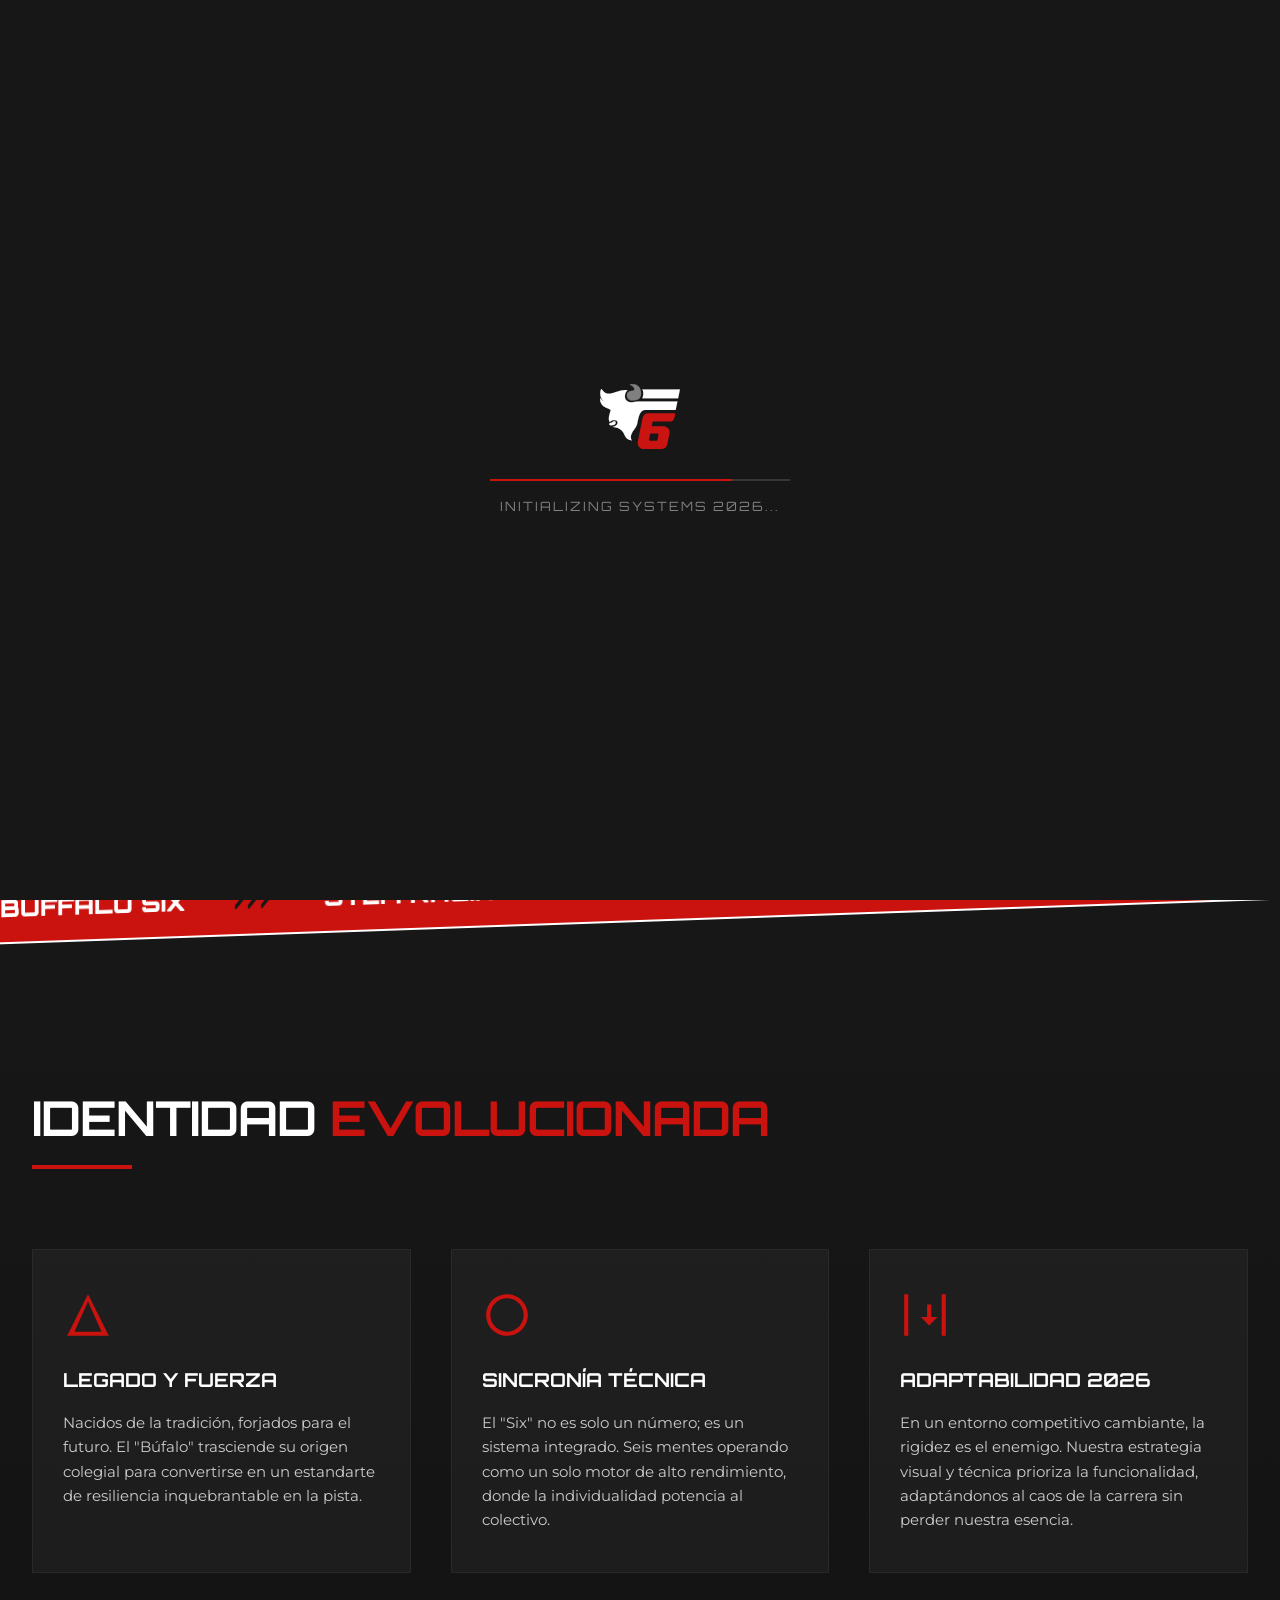
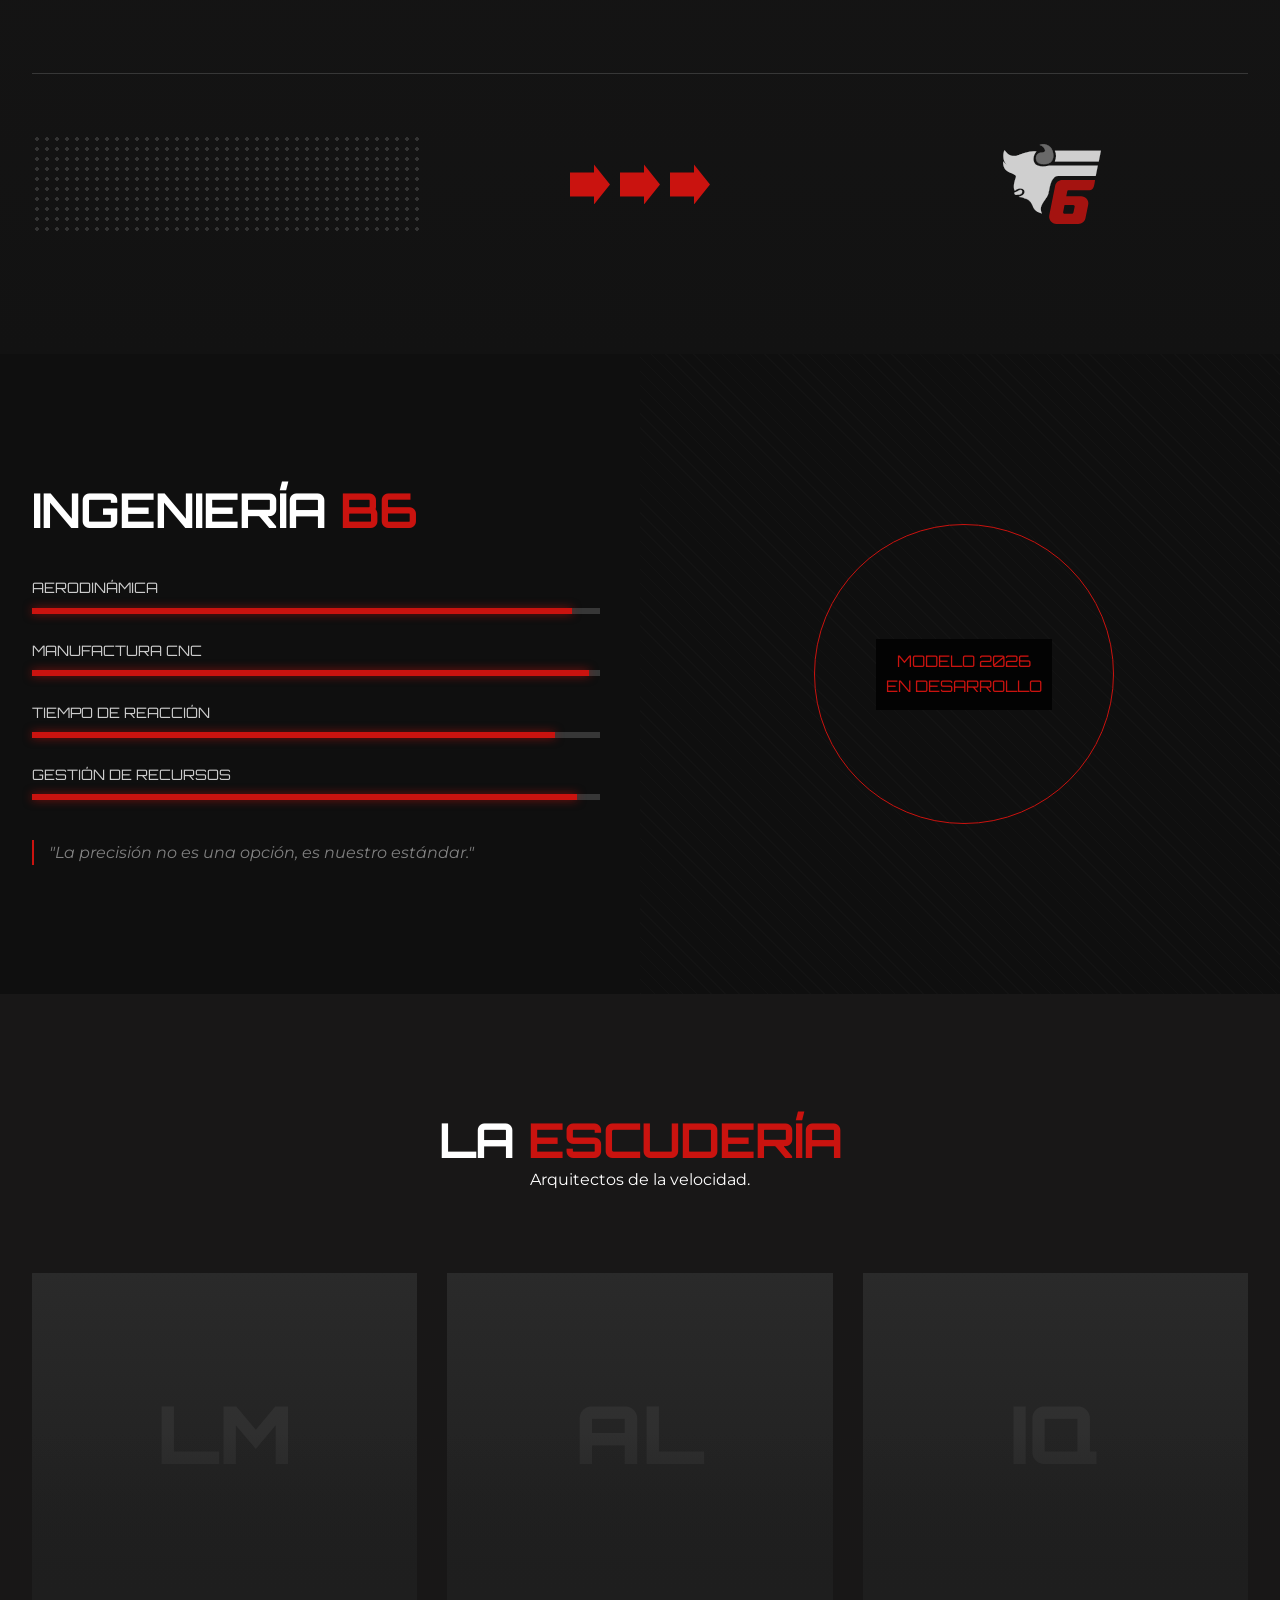
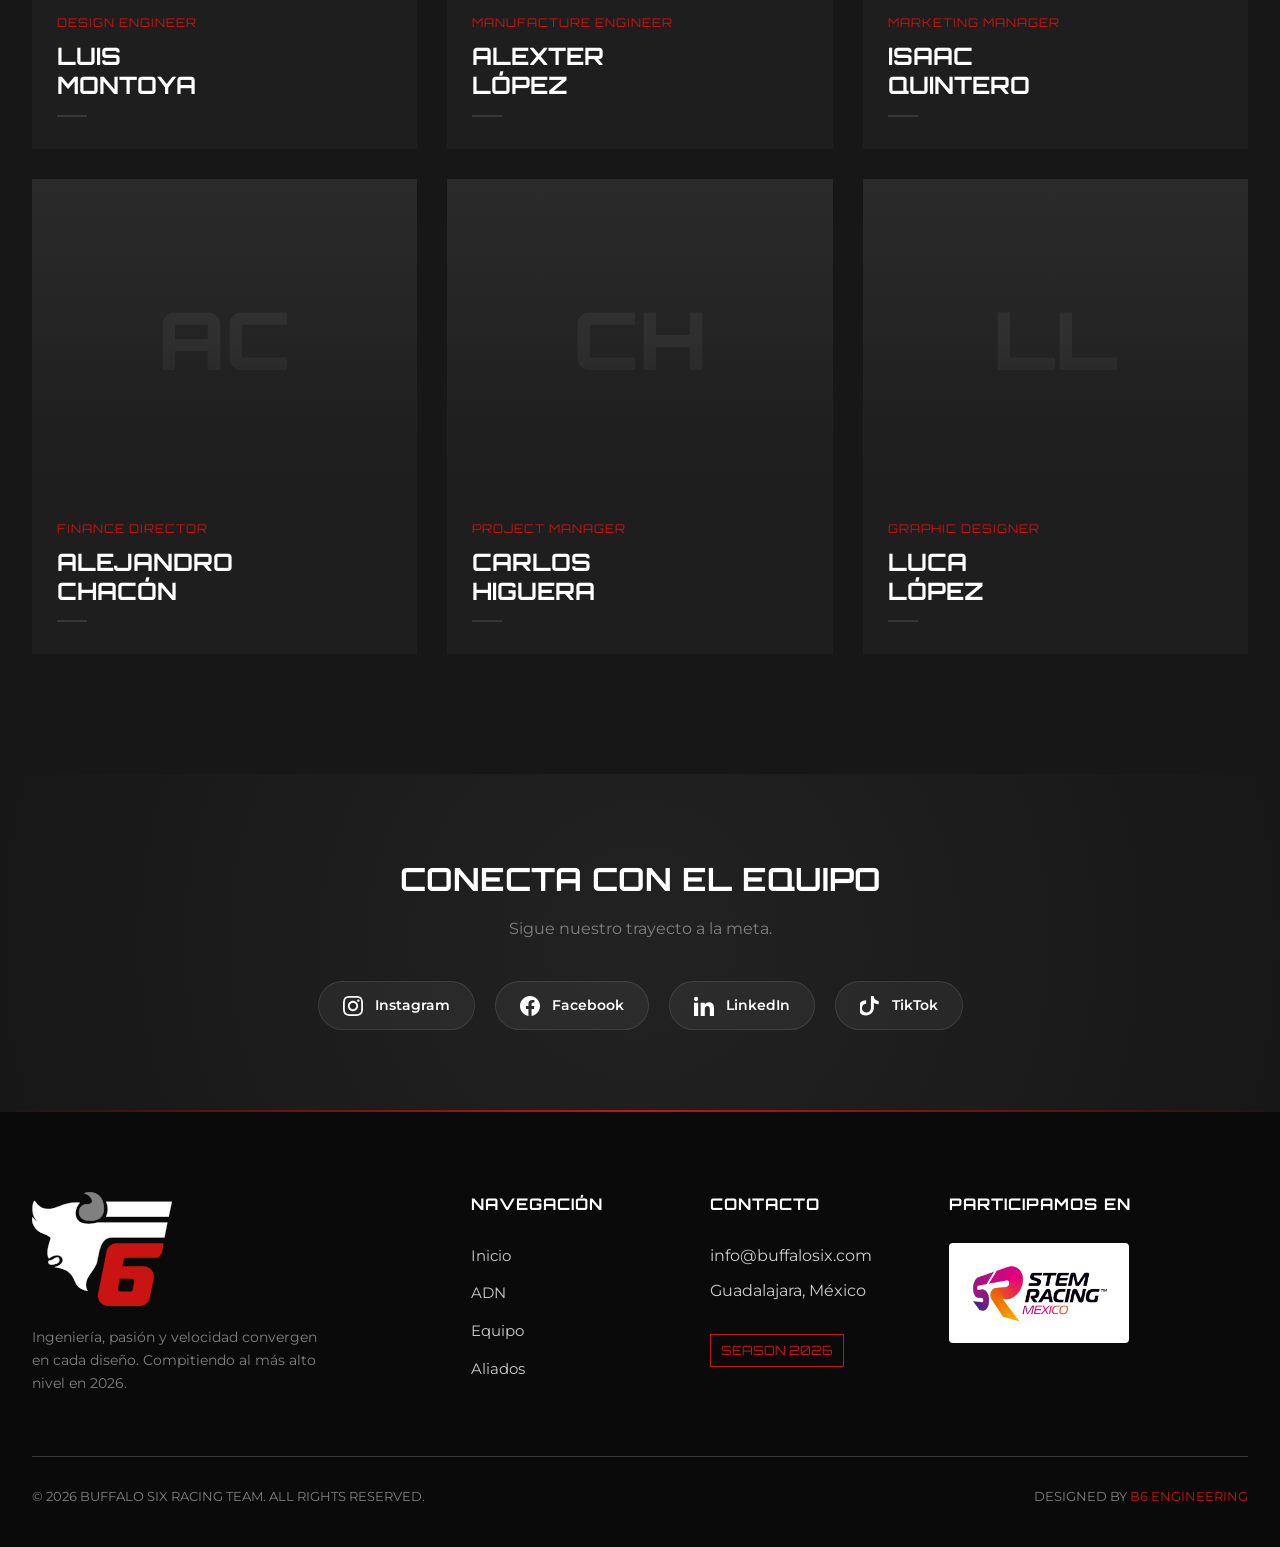
==== index.html @ 2bb31909 "Revise index.html for 2026 season updates Updated the HTML structure and content for the Buffalo Six" ====
<!DOCTYPE html>
<html lang="es">
<head>
    <meta charset="UTF-8">
    <meta name="viewport" content="width=device-width, initial-scale=1.0, maximum-scale=5.0, user-scalable=yes">
    <meta http-equiv="X-UA-Compatible" content="IE=edge">
    <meta name="description" content="Buffalo Six Racing Team - Temporada 2026. Ingeniería de precisión y velocidad. Faster than ever.">
    <meta name="keywords" content="F1 in Schools, STEM, Racing, Buffalo Six, México, Engineering, 2026">
    <meta name="author" content="Buffalo Six Engineering Team">
    <meta name="theme-color" content="#181717">
    
    <title>Buffalo Six | 2026 Season</title>
    
    <!-- Favicon SVG -->
    <link rel="icon" type="image/svg+xml" href="Logo B6 Blanco Sin Fondo.svg">
    
    <!-- Fuentes: Usamos Orbitron para simular Ethnocentric (display) y Montserrat para textos (Formula 1) -->
    <link rel="preconnect" href="https://fonts.googleapis.com">
    <link rel="preconnect" href="https://fonts.gstatic.com" crossorigin>
    <link href="https://fonts.googleapis.com/css2?family=Montserrat:wght@300;400;500;600;700;800&family=Orbitron:wght@400;500;700;900&display=swap" rel="stylesheet">
    
    <link rel="stylesheet" href="style.css">
</head>
<body class="loading">

    <!-- Preloader -->
    <div id="preloader">
        <div class="loader-content">
            <img src="Logo B6 Blanco Sin Fondo.svg" alt="Loading" class="loader-logo">
            <div class="progress-bar">
                <div class="progress-fill"></div>
            </div>
            <p class="loader-text">INITIALIZING SYSTEMS 2026...</p>
        </div>
    </div>

    <!-- Background Canvas Animation -->
    <canvas id="bg-canvas"></canvas>
    
    <!-- Overlay Pattern (Halftone Effect) -->
    <div class="global-overlay"></div>

    <!-- Navegación -->
    <nav class="navbar" id="navbar">
        <div class="container nav-container">
            <a href="#hero" class="brand-logo">
                <img src="Logo B6 Blanco Sin Fondo.svg" alt="Buffalo Six Logo" class="nav-img">
                <span class="brand-text">BUFFALO SIX</span>
            </a>
            
            <div class="nav-right">
                <ul class="nav-menu">
                    <li class="nav-item"><a href="#hero" class="nav-link active" data-link="home">INICIO</a></li>
                    <li class="nav-item"><a href="#identity" class="nav-link" data-link="identity">ADN 2026</a></li>
                    <li class="nav-item"><a href="#tech" class="nav-link" data-link="tech">INGENIERÍA</a></li>
                    <li class="nav-item"><a href="#team" class="nav-link" data-link="team">ESCUDERÍA</a></li>
                    <li class="nav-item"><a href="#partners" class="nav-link" data-link="partners">ALIADOS</a></li>
                </ul>
                
                <div class="hamburger" id="hamburger">
                    <span class="line line-1"></span>
                    <span class="line line-2"></span>
                    <span class="line line-3"></span>
                </div>
            </div>
        </div>
    </nav>

    <!-- Menú Móvil Overlay -->
    <div class="mobile-nav-overlay" id="mobile-nav">
        <div class="mobile-nav-content">
            <a href="#hero" class="mobile-link">INICIO</a>
            <a href="#identity" class="mobile-link">ADN 2026</a>
            <a href="#tech" class="mobile-link">INGENIERÍA</a>
            <a href="#team" class="mobile-link">ESCUDERÍA</a>
            <a href="#partners" class="mobile-link">ALIADOS</a>
        </div>
        <div class="mobile-nav-bg"></div>
    </div>

    <main>
        <!-- Hero Section -->
        <header id="hero" class="section hero-section">
            <div class="container hero-container">
                <div class="hero-content">
                    <div class="season-tag" data-reveal="fade-down">TEMPORADA 2026</div>
                    <h1 class="hero-title" data-reveal="fade-up">
                        <span class="line-1">FASTER</span>
                        <span class="line-2 text-red">THAN EVER</span>
                    </h1>
                    <p class="hero-subtitle" data-reveal="fade-up" data-delay="200">
                        La evolución técnica ha llegado. Redefiniendo los límites de la velocidad y la precisión en F1 in Schools.
                    </p>
                    <div class="hero-actions" data-reveal="fade-up" data-delay="400">
                        <a href="#identity" class="btn btn-primary">
                            <span class="btn-text">EXPLORAR VISIÓN</span>
                            <span class="btn-icon">→</span>
                        </a>
                        <a href="#team" class="btn btn-outline">
                            <span class="btn-text">CONOCER EQUIPO</span>
                        </a>
                    </div>
                </div>
                
                <div class="hero-visual" data-reveal="zoom-in">
                    <!-- Decoración visual técnica -->
                    <div class="tech-circle outer"></div>
                    <div class="tech-circle inner"></div>
                    <div class="tech-lines"></div>
                </div>
            </div>

            <div class="scroll-indicator">
                <span class="mouse">
                    <span class="wheel"></span>
                </span>
                <span class="scroll-text">SCROLL</span>
            </div>
        </header>

        <!-- Marquee Infinito -->
        <div class="marquee-container">
            <div class="marquee-content">
                <span>BUFFALO SIX</span>
                <span class="separator">///</span>
                <span>STEM RACING</span>
                <span class="separator">///</span>
                <span>FASTER THAN EVER</span>
                <span class="separator">///</span>
                <span>2026 SEASON</span>
                <span class="separator">///</span>
                <span>PRECISION ENGINEERING</span>
                <span class="separator">///</span>
                <span>BUFFALO SIX</span>
                <span class="separator">///</span>
                <span>STEM RACING</span>
                <span class="separator">///</span>
                <span>FASTER THAN EVER</span>
                <span class="separator">///</span>
                <span>2026 SEASON</span>
                <span class="separator">///</span>
                <span>PRECISION ENGINEERING</span>
                <span class="separator">///</span>
            </div>
        </div>

        <!-- Identity Section -->
        <section id="identity" class="section identity-section">
            <div class="container">
                <div class="section-header">
                    <h2 class="section-title" data-reveal="fade-right">IDENTIDAD <span class="text-red">EVOLUCIONADA</span></h2>
                    <div class="title-bar"></div>
                </div>

                <div class="identity-grid">
                    <div class="identity-card" data-reveal="fade-up">
                        <div class="card-icon">
                            <svg viewBox="0 0 24 24" class="svg-icon"><path fill="currentColor" d="M12 2L2 22h20L12 2zm0 3.5L18.5 20H5.5L12 5.5z"/></svg>
                        </div>
                        <h3>LEGADO Y FUERZA</h3>
                        <p>Nacidos de la tradición, forjados para el futuro. El "Búfalo" trasciende su origen colegial para convertirse en un estandarte de resiliencia inquebrantable en la pista.</p>
                    </div>

                    <div class="identity-card" data-reveal="fade-up" data-delay="150">
                        <div class="card-icon">
                            <svg viewBox="0 0 24 24" class="svg-icon"><path fill="currentColor" d="M12 2C6.48 2 2 6.48 2 12s4.48 10 10 10 10-4.48 10-10S17.52 2 12 2zm0 18c-4.41 0-8-3.59-8-8s3.59-8 8-8 8 3.59 8 8-3.59 8-8 8z"/></svg>
                        </div>
                        <h3>SINCRONÍA TÉCNICA</h3>
                        <p>El "Six" no es solo un número; es un sistema integrado. Seis mentes operando como un solo motor de alto rendimiento, donde la individualidad potencia al colectivo.</p>
                    </div>

                    <div class="identity-card" data-reveal="fade-up" data-delay="300">
                        <div class="card-icon">
                            <svg viewBox="0 0 24 24" class="svg-icon"><path fill="currentColor" d="M22 2v20h-2V2h2zM2 2v20h2V2H2zm12 15l-4-4h3V7h2v6h3l-4 4z"/></svg>
                        </div>
                        <h3>ADAPTABILIDAD 2026</h3>
                        <p>En un entorno competitivo cambiante, la rigidez es el enemigo. Nuestra estrategia visual y técnica prioriza la funcionalidad, adaptándonos al caos de la carrera sin perder nuestra esencia.</p>
                    </div>
                </div>

                <!-- Brand Elements Visualization -->
                <div class="brand-elements-showcase" data-reveal="zoom-in">
                    <div class="element-pattern">
                        <!-- CSS Generated Halftone -->
                    </div>
                    <div class="element-arrows">
                        <div class="arrow-shape"></div>
                        <div class="arrow-shape"></div>
                        <div class="arrow-shape"></div>
                    </div>
                    <div class="element-logo">
                        <img src="Logo B6 Blanco Sin Fondo.svg" alt="B6 Monogram">
                    </div>
                </div>
            </div>
        </section>

        <!-- Technical / Stats Section (New) -->
        <section id="tech" class="section tech-section">
            <div class="tech-bg-overlay"></div>
            <div class="container">
                <div class="tech-layout">
                    <div class="tech-info" data-reveal="fade-right">
                        <h2 class="section-title">INGENIERÍA <span class="text-red">B6</span></h2>
                        <ul class="tech-specs">
                            <li>
                                <span class="spec-label">AERODINÁMICA</span>
                                <div class="spec-bar"><div class="fill" style="width: 95%"></div></div>
                            </li>
                            <li>
                                <span class="spec-label">MANUFACTURA CNC</span>
                                <div class="spec-bar"><div class="fill" style="width: 98%"></div></div>
                            </li>
                            <li>
                                <span class="spec-label">TIEMPO DE REACCIÓN</span>
                                <div class="spec-bar"><div class="fill" style="width: 92%"></div></div>
                            </li>
                            <li>
                                <span class="spec-label">GESTIÓN DE RECURSOS</span>
                                <div class="spec-bar"><div class="fill" style="width: 96%"></div></div>
                            </li>
                        </ul>
                        <div class="tech-quote">
                            "La precisión no es una opción, es nuestro estándar."
                        </div>
                    </div>
                    <div class="tech-visual" data-reveal="fade-left">
                        <div class="hologram-container">
                            <!-- Placeholder visual for Car Hologram -->
                            <div class="hologram-circle"></div>
                            <div class="hologram-text">MODELO 2026<br>EN DESARROLLO</div>
                        </div>
                    </div>
                </div>
            </div>
        </section>

        <!-- Team Section -->
        <section id="team" class="section team-section">
            <div class="container">
                <div class="section-header center">
                    <h2 class="section-title" data-reveal="fade-up">LA <span class="text-red">ESCUDERÍA</span></h2>
                    <p class="section-desc" data-reveal="fade-up">Arquitectos de la velocidad.</p>
                </div>

                <div class="team-grid">
                    <!-- Member 1 -->
                    <div class="member-card" data-reveal="fade-up" data-delay="0">
                        <div class="member-image-placeholder">
                            <span class="initials">LM</span>
                        </div>
                        <div class="member-info">
                            <span class="member-role">DESIGN ENGINEER</span>
                            <h3 class="member-name">LUIS<br>MONTOYA</h3>
                            <div class="member-divider"></div>
                        </div>
                    </div>

                    <!-- Member 2 -->
                    <div class="member-card" data-reveal="fade-up" data-delay="100">
                        <div class="member-image-placeholder">
                            <span class="initials">AL</span>
                        </div>
                        <div class="member-info">
                            <span class="member-role">MANUFACTURE ENGINEER</span>
                            <h3 class="member-name">ALEXTER<br>LÓPEZ</h3>
                            <div class="member-divider"></div>
                        </div>
                    </div>

                    <!-- Member 3 -->
                    <div class="member-card" data-reveal="fade-up" data-delay="200">
                        <div class="member-image-placeholder">
                            <span class="initials">IQ</span>
                        </div>
                        <div class="member-info">
                            <span class="member-role">MARKETING MANAGER</span>
                            <h3 class="member-name">ISAAC<br>QUINTERO</h3>
                            <div class="member-divider"></div>
                        </div>
                    </div>

                    <!-- Member 4 -->
                    <div class="member-card" data-reveal="fade-up" data-delay="300">
                        <div class="member-image-placeholder">
                            <span class="initials">AC</span>
                        </div>
                        <div class="member-info">
                            <span class="member-role">FINANCE DIRECTOR</span>
                            <h3 class="member-name">ALEJANDRO<br>CHACÓN</h3>
                            <div class="member-divider"></div>
                        </div>
                    </div>

                    <!-- Member 5 -->
                    <div class="member-card" data-reveal="fade-up" data-delay="400">
                        <div class="member-image-placeholder">
                            <span class="initials">CH</span>
                        </div>
                        <div class="member-info">
                            <span class="member-role">PROJECT MANAGER</span>
                            <h3 class="member-name">CARLOS<br>HIGUERA</h3>
                            <div class="member-divider"></div>
                        </div>
                    </div>

                    <!-- Member 6 -->
                    <div class="member-card" data-reveal="fade-up" data-delay="500">
                        <div class="member-image-placeholder">
                            <span class="initials">LL</span>
                        </div>
                        <div class="member-info">
                            <span class="member-role">GRAPHIC DESIGNER</span>
                            <h3 class="member-name">LUCA<br>LÓPEZ</h3>
                            <div class="member-divider"></div>
                        </div>
                    </div>
                </div>
            </div>
        </section>

        <!-- Social Media & Connect -->
        <section class="section social-section">
            <div class="container">
                <div class="social-wrapper" data-reveal="zoom-in">
                    <h2 class="social-title">CONECTA CON EL EQUIPO</h2>
                    <p class="social-subtitle">Sigue nuestro trayecto a la meta.</p>
                    
                    <div class="social-buttons">
                        <!-- Instagram -->
                        <a href="https://instagram.com/buffalosix" target="_blank" rel="noopener noreferrer" class="social-btn instagram">
                            <svg viewBox="0 0 24 24" class="social-icon">
                                <path d="M12 2.163c3.204 0 3.584.012 4.85.07 3.252.148 4.771 1.691 4.919 4.919.058 1.265.069 1.645.069 4.849 0 3.205-.012 3.584-.069 4.849-.149 3.225-1.664 4.771-4.919 4.919-1.266.058-1.644.07-4.85.07-3.204 0-3.584-.012-4.849-.07-3.26-.149-4.771-1.699-4.919-4.92-.058-1.265-.07-1.644-.07-4.849 0-3.204.013-3.583.07-4.849.149-3.227 1.664-4.771 4.919-4.919 1.266-.057 1.645-.069 4.849-.069zm0-2.163c-3.259 0-3.667.014-4.947.072-4.358.2-6.78 2.618-6.98 6.98-.059 1.281-.073 1.689-.073 4.948 0 3.259.014 3.668.072 4.948.2 4.358 2.618 6.78 6.98 6.98 1.281.058 1.689.072 4.948.072 3.259 0 3.668-.014 4.948-.072 4.354-.2 6.782-2.618 6.979-6.98.059-1.28.073-1.689.073-4.948 0-3.259-.014-3.667-.072-4.947-.196-4.354-2.617-6.78-6.979-6.98-1.281-.059-1.69-.073-4.949-.073zm0 5.838c-3.403 0-6.162 2.759-6.162 6.162s2.759 6.163 6.162 6.163 6.162-2.759 6.162-6.163c0-3.403-2.759-6.162-6.162-6.162zm0 10.162c-2.209 0-4-1.79-4-4 0-2.209 1.791-4 4-4s4 1.791 4 4c0 2.21-1.791 4-4 4zm6.406-11.845c-.796 0-1.441.645-1.441 1.44s.645 1.44 1.441 1.44c.795 0 1.439-.645 1.439-1.44s-.644-1.44-1.439-1.44z"/>
                            </svg>
                            <span>Instagram</span>
                        </a>

                        <!-- Facebook -->
                        <a href="#" class="social-btn facebook">
                            <svg viewBox="0 0 24 24" class="social-icon">
                                <path d="M24 12.073c0-6.627-5.373-12-12-12s-12 5.373-12 12c0 5.99 4.388 10.954 10.125 11.854v-8.385H7.078v-3.47h3.047V9.43c0-3.007 1.792-4.669 4.533-4.669 1.312 0 2.686.235 2.686.235v2.953H15.83c-1.491 0-1.956.925-1.956 1.874v2.25h3.328l-.532 3.47h-2.796v8.385C19.612 23.027 24 18.062 24 12.073z"/>
                            </svg>
                            <span>Facebook</span>
                        </a>

                        <!-- LinkedIn -->
                        <a href="#" class="social-btn linkedin">
                            <svg viewBox="0 0 24 24" class="social-icon">
                                <path d="M4.98 3.5c0 1.381-1.11 2.5-2.48 2.5s-2.48-1.119-2.48-2.5c0-1.38 1.11-2.5 2.48-2.5s2.48 1.12 2.48 2.5zm.02 4.5h-5v16h5v-16zm7.982 0h-4.968v16h4.969v-8.399c0-4.67 6.029-5.052 6.029 0v8.399h4.988v-10.131c0-7.88-8.922-7.593-11.018-3.714v-2.155z"/>
                            </svg>
                            <span>LinkedIn</span>
                        </a>

                        <!-- TikTok (2026 Relevance) -->
                        <a href="#" class="social-btn tiktok">
                            <svg viewBox="0 0 24 24" class="social-icon">
                                <path d="M12.525.02c1.31-.02 2.61-.01 3.91-.02.08 1.53.63 3.09 1.75 4.17 1.12 1.11 2.7 1.62 4.24 1.79v4.03c-1.44-.05-2.89-.35-4.2-.97-.57-.26-1.1-.59-1.62-.93v6.16c0 2.52-1.12 4.84-2.9 6.45-1.78 1.69-4.23 2.62-6.73 2.57-2.45-.05-4.83-1-6.57-2.72-1.74-1.72-2.67-4.14-2.61-6.59.07-2.45 1.12-4.8 2.91-6.39 1.79-1.63 4.24-2.51 6.64-2.45v4.06c-1.38.03-2.7.67-3.66 1.76-.96 1.09-1.43 2.54-1.3 3.97.13 1.44.82 2.79 1.91 3.75 1.09.96 2.54 1.39 3.96 1.19 1.41-.19 2.7-.93 3.59-2.07.89-1.14 1.35-2.57 1.28-4.01V.02h-3.91z"/>
                            </svg>
                            <span>TikTok</span>
                        </a>
                    </div>
                </div>
            </div>
        </section>

        <!-- Partners Section -->
        <footer id="partners" class="footer">
            <div class="footer-top-border"></div>
            <div class="container">
                <div class="footer-grid">
                    <div class="footer-col brand-col">
                        <img src="Logo B6 Blanco Sin Fondo.svg" alt="Buffalo Six" class="footer-logo">
                        <p class="footer-mission">
                            Ingeniería, pasión y velocidad convergen en cada diseño. Compitiendo al más alto nivel en 2026.
                        </p>
                    </div>
                    
                    <div class="footer-col links-col">
                        <h4>NAVEGACIÓN</h4>
                        <ul>
                            <li><a href="#hero">Inicio</a></li>
                            <li><a href="#identity">ADN</a></li>
                            <li><a href="#team">Equipo</a></li>
                            <li><a href="#partners">Aliados</a></li>
                        </ul>
                    </div>
                    
                    <div class="footer-col contact-col">
                        <h4>CONTACTO</h4>
                        <p>info@buffalosix.com</p>
                        <p>Guadalajara, México</p>
                        <div class="year-badge">SEASON 2026</div>
                    </div>

                    <div class="footer-col stem-col">
                        <h4>PARTICIPAMOS EN</h4>
                        <div class="stem-logo-wrapper">
                            <img src="Full-Colour-Black_RGB-1024x476.png" alt="STEM Racing Logo" class="stem-logo-img">
                        </div>
                    </div>
                </div>
                
                <div class="footer-bottom">
                    <div class="copyright">
                        &copy; 2026 BUFFALO SIX RACING TEAM. ALL RIGHTS RESERVED.
                    </div>
                    <div class="credits">
                        DESIGNED BY <span class="text-red">B6 ENGINEERING</span>
                    </div>
                </div>
            </div>
        </footer>
    </main>

    <!-- JS Scripts -->
    <script src="script.js"></script>
</body>
</html>
---- style.css ----
/* ==========================================================================
   1. VARIABLES & CONFIGURACIÓN
   ========================================================================== */
:root {
    /* Paleta de Colores Oficial Buffalo Six */
    --color-black: #181717;      /* Racing Black */
    --color-red: #CA130F;        /* Buffalo Red */
    --color-white: #FFFFFF;      /* White */
    --color-light-gray: #CCCCCC; /* Light Gray */
    --color-mid-gray: #808080;   /* Gray */
    --color-dark-gray: #373737;  /* Dark Gray */
    --color-overlay: rgba(24, 23, 23, 0.92);

    /* Paleta Extendida (Efectos) */
    --color-red-dim: rgba(202, 19, 15, 0.2);
    --color-red-glow: rgba(202, 19, 15, 0.6);
    --gradient-hero: linear-gradient(135deg, var(--color-black) 0%, #0a0a0a 100%);
    
    /* Tipografías */
    /* Orbitron simula Ethnocentric para titulos */
    --font-display: 'Orbitron', sans-serif; 
    /* Montserrat simula Formula 1 para cuerpo */
    --font-body: 'Montserrat', sans-serif;

    /* Dimensiones */
    --nav-height: 90px;
    --container-width: 1400px;
    
    /* Transiciones */
    --ease-out-expo: cubic-bezier(0.19, 1, 0.22, 1);
    --anim-fast: 0.3s;
    --anim-med: 0.6s;
    --anim-slow: 1s;
}

/* ==========================================================================
   2. RESET & BASE
   ========================================================================== */
*, *::before, *::after {
    margin: 0;
    padding: 0;
    box-sizing: border-box;
}

html {
    scroll-behavior: smooth;
    font-size: 16px;
    overflow-x: hidden;
}

body {
    background-color: var(--color-black);
    color: var(--color-white);
    font-family: var(--font-body);
    line-height: 1.6;
    -webkit-font-smoothing: antialiased;
    -moz-osx-font-smoothing: grayscale;
    overflow-x: hidden;
}

body.loading {
    overflow: hidden; /* Evitar scroll durante carga */
}

a {
    text-decoration: none;
    color: inherit;
    transition: color var(--anim-fast) ease;
}

ul {
    list-style: none;
}

img, svg {
    display: block;
    max-width: 100%;
}

/* Scrollbar Personalizado */
::-webkit-scrollbar {
    width: 8px;
}

::-webkit-scrollbar-track {
    background: var(--color-black);
}

::-webkit-scrollbar-thumb {
    background: var(--color-dark-gray);
    border-radius: 4px;
}

::-webkit-scrollbar-thumb:hover {
    background: var(--color-red);
}

/* ==========================================================================
   3. UTILITIES
   ========================================================================== */
.container {
    max-width: var(--container-width);
    margin: 0 auto;
    padding: 0 2rem;
    position: relative;
    z-index: 2;
}

.text-red { color: var(--color-red); }
.center { text-align: center; }

.section {
    padding: 120px 0;
    position: relative;
}

.section-header {
    margin-bottom: 80px;
    position: relative;
}

.section-title {
    font-family: var(--font-display);
    font-size: 3rem;
    text-transform: uppercase;
    font-weight: 700;
    letter-spacing: -1px;
    line-height: 1.1;
    display: inline-block;
}

.title-bar {
    width: 100px;
    height: 4px;
    background: var(--color-red);
    margin-top: 20px;
}

.center .title-bar {
    margin: 20px auto 0;
}

/* Canvas Background */
#bg-canvas {
    position: fixed;
    top: 0;
    left: 0;
    width: 100%;
    height: 100%;
    z-index: 0;
    pointer-events: none;
    opacity: 0.3;
}

.global-overlay {
    position: fixed;
    top: 0;
    left: 0;
    width: 100%;
    height: 100%;
    background-image: radial-gradient(var(--color-dark-gray) 1px, transparent 1px);
    background-size: 40px 40px;
    opacity: 0.05;
    z-index: 1;
    pointer-events: none;
}

/* ==========================================================================
   4. COMPONENTES UI (Botones, Inputs)
   ========================================================================== */
.btn {
    display: inline-flex;
    align-items: center;
    justify-content: center;
    padding: 16px 32px;
    font-family: var(--font-display);
    font-weight: 600;
    text-transform: uppercase;
    letter-spacing: 1px;
    font-size: 0.9rem;
    position: relative;
    overflow: hidden;
    cursor: pointer;
    transition: all var(--anim-fast) ease;
    gap: 10px;
}

/* Botón Primario */
.btn-primary {
    background-color: var(--color-red);
    color: var(--color-white);
    border: 1px solid var(--color-red);
    /* Clip path para esquinas cortadas tecnológicas */
    clip-path: polygon(10px 0, 100% 0, 100% calc(100% - 10px), calc(100% - 10px) 100%, 0 100%, 0 10px);
}

.btn-primary::before {
    content: '';
    position: absolute;
    top: 0;
    left: -100%;
    width: 100%;
    height: 100%;
    background: linear-gradient(90deg, transparent, rgba(255,255,255,0.2), transparent);
    transition: left 0.6s ease;
}

.btn-primary:hover::before {
    left: 100%;
}

.btn-primary:hover {
    box-shadow: 0 0 20px var(--color-red-glow);
    transform: translateY(-2px);
}

/* Botón Outline */
.btn-outline {
    background-color: transparent;
    color: var(--color-white);
    border: 1px solid var(--color-white);
    clip-path: polygon(10px 0, 100% 0, 100% calc(100% - 10px), calc(100% - 10px) 100%, 0 100%, 0 10px);
}

.btn-outline:hover {
    background-color: var(--color-white);
    color: var(--color-black);
}

/* ==========================================================================
   5. PRELOADER
   ========================================================================== */
#preloader {
    position: fixed;
    top: 0;
    left: 0;
    width: 100%;
    height: 100%;
    background-color: var(--color-black);
    z-index: 9999;
    display: flex;
    justify-content: center;
    align-items: center;
    transition: opacity 0.8s ease, visibility 0.8s;
}

.loader-content {
    text-align: center;
    width: 300px;
}

.loader-logo {
    width: 80px;
    margin: 0 auto 30px;
    animation: pulse 2s infinite;
}

.progress-bar {
    width: 100%;
    height: 2px;
    background-color: var(--color-dark-gray);
    position: relative;
    overflow: hidden;
}

.progress-fill {
    position: absolute;
    top: 0;
    left: 0;
    height: 100%;
    width: 0%;
    background-color: var(--color-red);
    transition: width 0.1s linear;
}

.loader-text {
    font-family: var(--font-display);
    font-size: 0.8rem;
    color: var(--color-mid-gray);
    margin-top: 15px;
    letter-spacing: 2px;
}

/* ==========================================================================
   6. NAVBAR
   ========================================================================== */
.navbar {
    position: fixed;
    top: 0;
    left: 0;
    width: 100%;
    height: var(--nav-height);
    z-index: 1000;
    transition: all 0.4s var(--ease-out-expo);
    border-bottom: 1px solid rgba(255,255,255,0.05);
}

.navbar.scrolled {
    background-color: rgba(24, 23, 23, 0.9);
    backdrop-filter: blur(12px);
    border-bottom: 1px solid var(--color-dark-gray);
    height: 70px;
}

.nav-container {
    display: flex;
    justify-content: space-between;
    align-items: center;
    height: 100%;
}

.brand-logo {
    display: flex;
    align-items: center;
    gap: 15px;
}

.nav-img {
    height: 35px;
    width: auto;
}

.brand-text {
    font-family: var(--font-display);
    font-weight: 900;
    font-size: 1.2rem;
    letter-spacing: 1px;
    color: var(--color-white);
}

.nav-menu {
    display: flex;
    gap: 40px;
}

.nav-link {
    font-family: var(--font-display);
    font-size: 0.85rem;
    color: var(--color-light-gray);
    position: relative;
    padding: 5px 0;
    letter-spacing: 1px;
}

.nav-link::after {
    content: '';
    position: absolute;
    bottom: -2px;
    left: 0;
    width: 0;
    height: 2px;
    background-color: var(--color-red);
    transition: width 0.3s ease;
}

.nav-link:hover, .nav-link.active {
    color: var(--color-white);
}

.nav-link:hover::after, .nav-link.active::after {
    width: 100%;
}

/* Hamburger Menu */
.hamburger {
    display: none;
    cursor: pointer;
    width: 30px;
    height: 20px;
    position: relative;
    z-index: 1002;
}

.hamburger .line {
    position: absolute;
    width: 100%;
    height: 2px;
    background-color: var(--color-white);
    transition: all 0.3s ease;
}

.line-1 { top: 0; }
.line-2 { top: 50%; transform: translateY(-50%); }
.line-3 { bottom: 0; }

.hamburger.active .line-1 { transform: rotate(45deg); top: 9px; }
.hamburger.active .line-2 { opacity: 0; }
.hamburger.active .line-3 { transform: rotate(-45deg); bottom: 9px; }

/* ==========================================================================
   7. HERO SECTION
   ========================================================================== */
.hero-section {
    min-height: 100vh;
    display: flex;
    align-items: center;
    justify-content: center;
    padding-top: var(--nav-height);
    overflow: hidden;
}

.hero-container {
    display: flex;
    align-items: center;
    justify-content: space-between;
}

.hero-content {
    flex: 1;
    z-index: 3;
}

.season-tag {
    display: inline-block;
    padding: 6px 12px;
    background: rgba(255,255,255,0.1);
    border: 1px solid var(--color-dark-gray);
    font-family: var(--font-display);
    font-size: 0.8rem;
    color: var(--color-red);
    margin-bottom: 25px;
    border-radius: 2px;
}

.hero-title {
    font-family: var(--font-display);
    font-size: 5.5rem;
    line-height: 0.9;
    font-weight: 900;
    margin-bottom: 30px;
    display: flex;
    flex-direction: column;
}

.hero-title .line-1 {
    color: var(--color-white);
    /* Texto hueco opcional para estilo */
    -webkit-text-fill-color: transparent;
    -webkit-text-stroke-width: 2px;
    -webkit-text-stroke-color: var(--color-white);
}

.hero-title .line-2 {
    color: var(--color-red);
}

.hero-subtitle {
    font-size: 1.2rem;
    color: var(--color-light-gray);
    max-width: 550px;
    margin-bottom: 40px;
    border-left: 3px solid var(--color-dark-gray);
    padding-left: 20px;
}

.hero-visual {
    flex: 1;
    position: relative;
    display: flex;
    justify-content: center;
    align-items: center;
    height: 500px;
}

/* Abstract Tech Shapes */
.tech-circle {
    position: absolute;
    border-radius: 50%;
    border: 1px solid var(--color-dark-gray);
}

.tech-circle.outer {
    width: 400px;
    height: 400px;
    border-top-color: var(--color-red);
    animation: spin 20s linear infinite;
}

.tech-circle.inner {
    width: 250px;
    height: 250px;
    border: 2px dashed var(--color-mid-gray);
    animation: spin-reverse 15s linear infinite;
}

/* Scroll Indicator */
.scroll-indicator {
    position: absolute;
    bottom: 40px;
    left: 50%;
    transform: translateX(-50%);
    display: flex;
    flex-direction: column;
    align-items: center;
    gap: 10px;
    z-index: 3;
}

.mouse {
    width: 26px;
    height: 40px;
    border: 2px solid var(--color-light-gray);
    border-radius: 15px;
    position: relative;
}

.wheel {
    position: absolute;
    top: 6px;
    left: 50%;
    transform: translateX(-50%);
    width: 4px;
    height: 6px;
    background-color: var(--color-red);
    border-radius: 2px;
    animation: scroll-wheel 2s infinite;
}

.scroll-text {
    font-family: var(--font-display);
    font-size: 0.7rem;
    letter-spacing: 2px;
    opacity: 0.7;
}

/* ==========================================================================
   8. MARQUEE INFINITO
   ========================================================================== */
.marquee-container {
    background-color: var(--color-red);
    padding: 15px 0;
    overflow: hidden;
    position: relative;
    z-index: 5;
    transform: skewY(-2deg);
    margin: -50px 0 50px 0;
    border-top: 2px solid var(--color-white);
    border-bottom: 2px solid var(--color-white);
}

.marquee-content {
    display: flex;
    gap: 50px;
    white-space: nowrap;
    animation: marquee 20s linear infinite;
}

.marquee-content span {
    font-family: var(--font-display);
    font-weight: 900;
    font-size: 1.5rem;
    color: var(--color-white);
    text-transform: uppercase;
}

.separator {
    color: var(--color-black) !important;
}

/* ==========================================================================
   9. IDENTITY SECTION
   ========================================================================== */
.identity-section {
    background: linear-gradient(to bottom, var(--color-black), #121212);
}

.identity-grid {
    display: grid;
    grid-template-columns: repeat(3, 1fr);
    gap: 40px;
    margin-bottom: 100px;
}

.identity-card {
    background: rgba(55, 55, 55, 0.3);
    border: 1px solid rgba(255,255,255,0.05);
    padding: 40px 30px;
    transition: all 0.4s ease;
    position: relative;
    overflow: hidden;
}

.identity-card::before {
    content: '';
    position: absolute;
    top: 0;
    left: 0;
    width: 3px;
    height: 0;
    background-color: var(--color-red);
    transition: height 0.4s ease;
}

.identity-card:hover {
    transform: translateY(-10px);
    background: rgba(55, 55, 55, 0.5);
}

.identity-card:hover::before {
    height: 100%;
}

.card-icon {
    width: 50px;
    height: 50px;
    margin-bottom: 25px;
    color: var(--color-red);
}

.identity-card h3 {
    font-family: var(--font-display);
    font-size: 1.2rem;
    margin-bottom: 15px;
    color: var(--color-white);
}

.identity-card p {
    color: var(--color-light-gray);
    font-size: 0.95rem;
}

/* Showcase Elements */
.brand-elements-showcase {
    display: grid;
    grid-template-columns: 1fr 1fr 1fr;
    gap: 20px;
    align-items: center;
    border-top: 1px solid var(--color-dark-gray);
    padding-top: 60px;
}

.element-pattern {
    height: 100px;
    background-image: radial-gradient(var(--color-mid-gray) 2px, transparent 2px);
    background-size: 10px 10px;
    opacity: 0.3;
}

.element-arrows {
    display: flex;
    justify-content: center;
    gap: 10px;
}

.arrow-shape {
    width: 40px;
    height: 40px;
    background-color: var(--color-red);
    clip-path: polygon(0 20%, 60% 20%, 60% 0, 100% 50%, 60% 100%, 60% 80%, 0 80%);
}

.element-logo img {
    height: 80px;
    margin: 0 auto;
    opacity: 0.8;
}

/* ==========================================================================
   10. TECH SECTION
   ========================================================================== */
.tech-section {
    background-color: #0F0F0F;
    position: relative;
    overflow: hidden;
}

.tech-bg-overlay {
    position: absolute;
    top: 0;
    right: 0;
    width: 50%;
    height: 100%;
    background: repeating-linear-gradient(45deg, rgba(55,55,55,0.1) 0, rgba(55,55,55,0.1) 1px, transparent 0, transparent 10px);
    z-index: 1;
}

.tech-layout {
    display: grid;
    grid-template-columns: 1fr 1fr;
    gap: 80px;
    align-items: center;
    position: relative;
    z-index: 2;
}

.tech-specs {
    margin-top: 40px;
    margin-bottom: 40px;
}

.tech-specs li {
    margin-bottom: 25px;
}

.spec-label {
    font-family: var(--font-display);
    font-size: 0.9rem;
    display: block;
    margin-bottom: 8px;
    color: var(--color-light-gray);
}

.spec-bar {
    width: 100%;
    height: 6px;
    background-color: var(--color-dark-gray);
    position: relative;
}

.spec-bar .fill {
    height: 100%;
    background-color: var(--color-red);
    box-shadow: 0 0 10px var(--color-red-glow);
    position: relative;
}

.tech-quote {
    font-style: italic;
    color: var(--color-mid-gray);
    border-left: 2px solid var(--color-red);
    padding-left: 15px;
}

/* Hologram Visual */
.hologram-container {
    width: 100%;
    height: 400px;
    position: relative;
    display: flex;
    justify-content: center;
    align-items: center;
}

.hologram-circle {
    width: 300px;
    height: 300px;
    border: 1px solid var(--color-red);
    border-radius: 50%;
    position: absolute;
    animation: pulse-glow 3s infinite;
}

.hologram-text {
    text-align: center;
    font-family: var(--font-display);
    color: var(--color-red);
    z-index: 2;
    background: rgba(0,0,0,0.8);
    padding: 10px;
}

/* ==========================================================================
   11. TEAM SECTION
   ========================================================================== */
.team-section {
    background-color: var(--color-black);
}

.team-grid {
    display: grid;
    grid-template-columns: repeat(auto-fill, minmax(300px, 1fr));
    gap: 30px;
}

.member-card {
    background-color: #1e1e1e;
    overflow: hidden;
    position: relative;
    border-bottom: 2px solid transparent;
    transition: all 0.4s ease;
}

.member-card:hover {
    border-bottom-color: var(--color-red);
    transform: translateY(-5px);
}

.member-image-placeholder {
    height: 320px;
    background: linear-gradient(to top, #1e1e1e, #2a2a2a);
    display: flex;
    justify-content: center;
    align-items: center;
    position: relative;
}

.member-image-placeholder::after {
    content: '';
    position: absolute;
    bottom: 0;
    left: 0;
    width: 100%;
    height: 50%;
    background: linear-gradient(to top, #1e1e1e, transparent);
}

.initials {
    font-family: var(--font-display);
    font-size: 5rem;
    font-weight: 900;
    color: rgba(255,255,255,0.05);
    user-select: none;
}

.member-info {
    padding: 20px 25px 30px;
}

.member-role {
    font-size: 0.75rem;
    color: var(--color-red);
    font-family: var(--font-display);
    letter-spacing: 1px;
    display: block;
    margin-bottom: 10px;
}

.member-name {
    font-family: var(--font-display);
    font-size: 1.5rem;
    line-height: 1.2;
    color: var(--color-white);
    margin-bottom: 15px;
}

.member-divider {
    width: 30px;
    height: 2px;
    background-color: var(--color-dark-gray);
    transition: width 0.3s ease;
}

.member-card:hover .member-divider {
    width: 100%;
    background-color: var(--color-red);
}

/* ==========================================================================
   12. SOCIAL SECTION (Botones Reales)
   ========================================================================== */
.social-section {
    padding: 80px 0;
    background: radial-gradient(circle at center, #222 0%, var(--color-black) 100%);
    text-align: center;
}

.social-title {
    font-family: var(--font-display);
    font-size: 2rem;
    margin-bottom: 10px;
}

.social-subtitle {
    color: var(--color-mid-gray);
    margin-bottom: 40px;
}

.social-buttons {
    display: flex;
    justify-content: center;
    gap: 20px;
    flex-wrap: wrap;
}

.social-btn {
    display: flex;
    align-items: center;
    gap: 12px;
    padding: 12px 24px;
    border-radius: 50px;
    background-color: rgba(255,255,255,0.05);
    border: 1px solid rgba(255,255,255,0.1);
    color: var(--color-white);
    font-family: var(--font-body);
    font-weight: 600;
    font-size: 0.9rem;
    transition: all 0.3s ease;
}

.social-icon {
    width: 20px;
    height: 20px;
    fill: currentColor;
}

/* Colores específicos hover */
.instagram:hover { background: #E1306C; border-color: #E1306C; }
.facebook:hover { background: #1877F2; border-color: #1877F2; }
.linkedin:hover { background: #0077B5; border-color: #0077B5; }
.tiktok:hover { background: #000000; border-color: #ffffff; text-shadow: 2px 2px 0px rgba(255,0,0,0.5), -2px -2px 0px rgba(0,255,255,0.5); }

/* ==========================================================================
   13. FOOTER
   ========================================================================== */
.footer {
    background-color: #0a0a0a;
    padding-top: 0;
    position: relative;
}

.footer-top-border {
    height: 2px;
    background: linear-gradient(90deg, var(--color-black), var(--color-red), var(--color-black));
}

.footer-grid {
    display: grid;
    grid-template-columns: 2fr 1fr 1fr 1.5fr;
    gap: 40px;
    padding: 80px 0 60px;
}

.footer-col h4 {
    font-family: var(--font-display);
    font-size: 1rem;
    margin-bottom: 25px;
    color: var(--color-white);
    letter-spacing: 1px;
}

.footer-logo {
    width: 140px;
    margin-bottom: 20px;
}

.footer-mission {
    color: var(--color-mid-gray);
    max-width: 300px;
    font-size: 0.9rem;
}

.links-col ul li {
    margin-bottom: 12px;
}

.links-col ul li a {
    color: var(--color-light-gray);
    font-size: 0.95rem;
}

.links-col ul li a:hover {
    color: var(--color-red);
    padding-left: 5px;
}

.contact-col p {
    color: var(--color-light-gray);
    margin-bottom: 10px;
}

.year-badge {
    display: inline-block;
    margin-top: 20px;
    padding: 5px 10px;
    border: 1px solid var(--color-red);
    color: var(--color-red);
    font-family: var(--font-display);
    font-size: 0.8rem;
}

.stem-logo-wrapper {
    background: var(--color-white);
    padding: 15px;
    border-radius: 4px;
    display: inline-block;
}

.stem-logo-img {
    max-width: 150px;
}

.footer-bottom {
    border-top: 1px solid var(--color-dark-gray);
    padding: 30px 0 40px;
    display: flex;
    justify-content: space-between;
    align-items: center;
    color: var(--color-mid-gray);
    font-size: 0.8rem;
}

/* ==========================================================================
   14. ANIMACIONES KEYFRAMES
   ========================================================================== */
@keyframes spin {
    to { transform: rotate(360deg); }
}

@keyframes spin-reverse {
    to { transform: rotate(-360deg); }
}

@keyframes pulse {
    0% { transform: scale(1); opacity: 1; }
    50% { transform: scale(1.05); opacity: 0.8; }
    100% { transform: scale(1); opacity: 1; }
}

@keyframes scroll-wheel {
    0% { transform: translate(-50%, 0); opacity: 1; }
    100% { transform: translate(-50%, 15px); opacity: 0; }
}

@keyframes marquee {
    0% { transform: translateX(0); }
    100% { transform: translateX(-50%); }
}

@keyframes pulse-glow {
    0% { box-shadow: 0 0 0 0 rgba(202, 19, 15, 0.4); }
    70% { box-shadow: 0 0 0 20px rgba(202, 19, 15, 0); }
    100% { box-shadow: 0 0 0 0 rgba(202, 19, 15, 0); }
}

/* Clases de utilidad para JS Scroll Reveal */
.reveal-active {
    opacity: 1 !important;
    transform: translate(0, 0) !important;
}

[data-reveal] {
    opacity: 0;
    transition: opacity 0.8s var(--ease-out-expo), transform 0.8s var(--ease-out-expo);
}

[data-reveal="fade-up"] { transform: translateY(50px); }
[data-reveal="fade-down"] { transform: translateY(-50px); }
[data-reveal="fade-left"] { transform: translateX(50px); }
[data-reveal="fade-right"] { transform: translateX(-50px); }
[data-reveal="zoom-in"] { transform: scale(0.9); }

/* ==========================================================================
   15. MEDIA QUERIES (Responsive)
   ========================================================================== */
@media (max-width: 1200px) {
    .container { max-width: 960px; }
    .hero-title { font-size: 4rem; }
    .identity-grid { grid-template-columns: repeat(2, 1fr); }
    .footer-grid { grid-template-columns: 1fr 1fr; grid-gap: 50px; }
}

@media (max-width: 992px) {
    .container { max-width: 720px; }
    .nav-menu { display: none; } /* Ocultar menú escritorio */
    .hamburger { display: block; } /* Mostrar hamburguesa */
    
    .hero-container { flex-direction: column; text-align: center; justify-content: center; }
    .hero-subtitle { margin: 0 auto 40px; border-left: none; border-bottom: 3px solid var(--color-dark-gray); padding-left: 0; padding-bottom: 10px; }
    .hero-visual { display: none; } /* Simplificar en tablets vertical */
    .hero-title { font-size: 3.5rem; }
    
    .tech-layout { grid-template-columns: 1fr; }
    .tech-visual { order: -1; margin-bottom: 40px; }
    
    .brand-elements-showcase { grid-template-columns: 1fr; }
}

@media (max-width: 768px) {
    .container { padding: 0 1.5rem; }
    .hero-title { font-size: 2.8rem; }
    .identity-grid { grid-template-columns: 1fr; }
    .footer-grid { grid-template-columns: 1fr; text-align: center; }
    .footer-bottom { flex-direction: column; gap: 15px; }
    .footer-logo { margin: 0 auto 20px; }
    .stem-logo-wrapper { margin-top: 10px; }
    .social-buttons { flex-direction: column; width: 100%; }
    .social-btn { justify-content: center; }
}

/* Mobile Nav Styles */
.mobile-nav-overlay {
    position: fixed;
    top: 0;
    left: 0;
    width: 100%;
    height: 100vh;
    z-index: 1001;
    pointer-events: none;
    display: flex;
    flex-direction: column;
    justify-content: center;
    align-items: center;
}

.mobile-nav-bg {
    position: absolute;
    top: 0;
    right: 0;
    width: 100%;
    height: 100%;
    background-color: var(--color-black);
    transform: translateX(100%);
    transition: transform 0.5s var(--ease-out-expo);
    z-index: -1;
}

.mobile-nav-content {
    opacity: 0;
    transform: translateY(20px);
    transition: all 0.5s ease;
    display: flex;
    flex-direction: column;
    gap: 30px;
    text-align: center;
}

.mobile-nav-overlay.active {
    pointer-events: auto;
}

.mobile-nav-overlay.active .mobile-nav-bg {
    transform: translateX(0);
}

.mobile-nav-overlay.active .mobile-nav-content {
    opacity: 1;
    transform: translateY(0);
    transition-delay: 0.3s;
}

.mobile-link {
    font-family: var(--font-display);
    font-size: 2rem;
    color: var(--color-white);
    text-transform: uppercase;
}

.mobile-link:hover {
    color: var(--color-red);
}
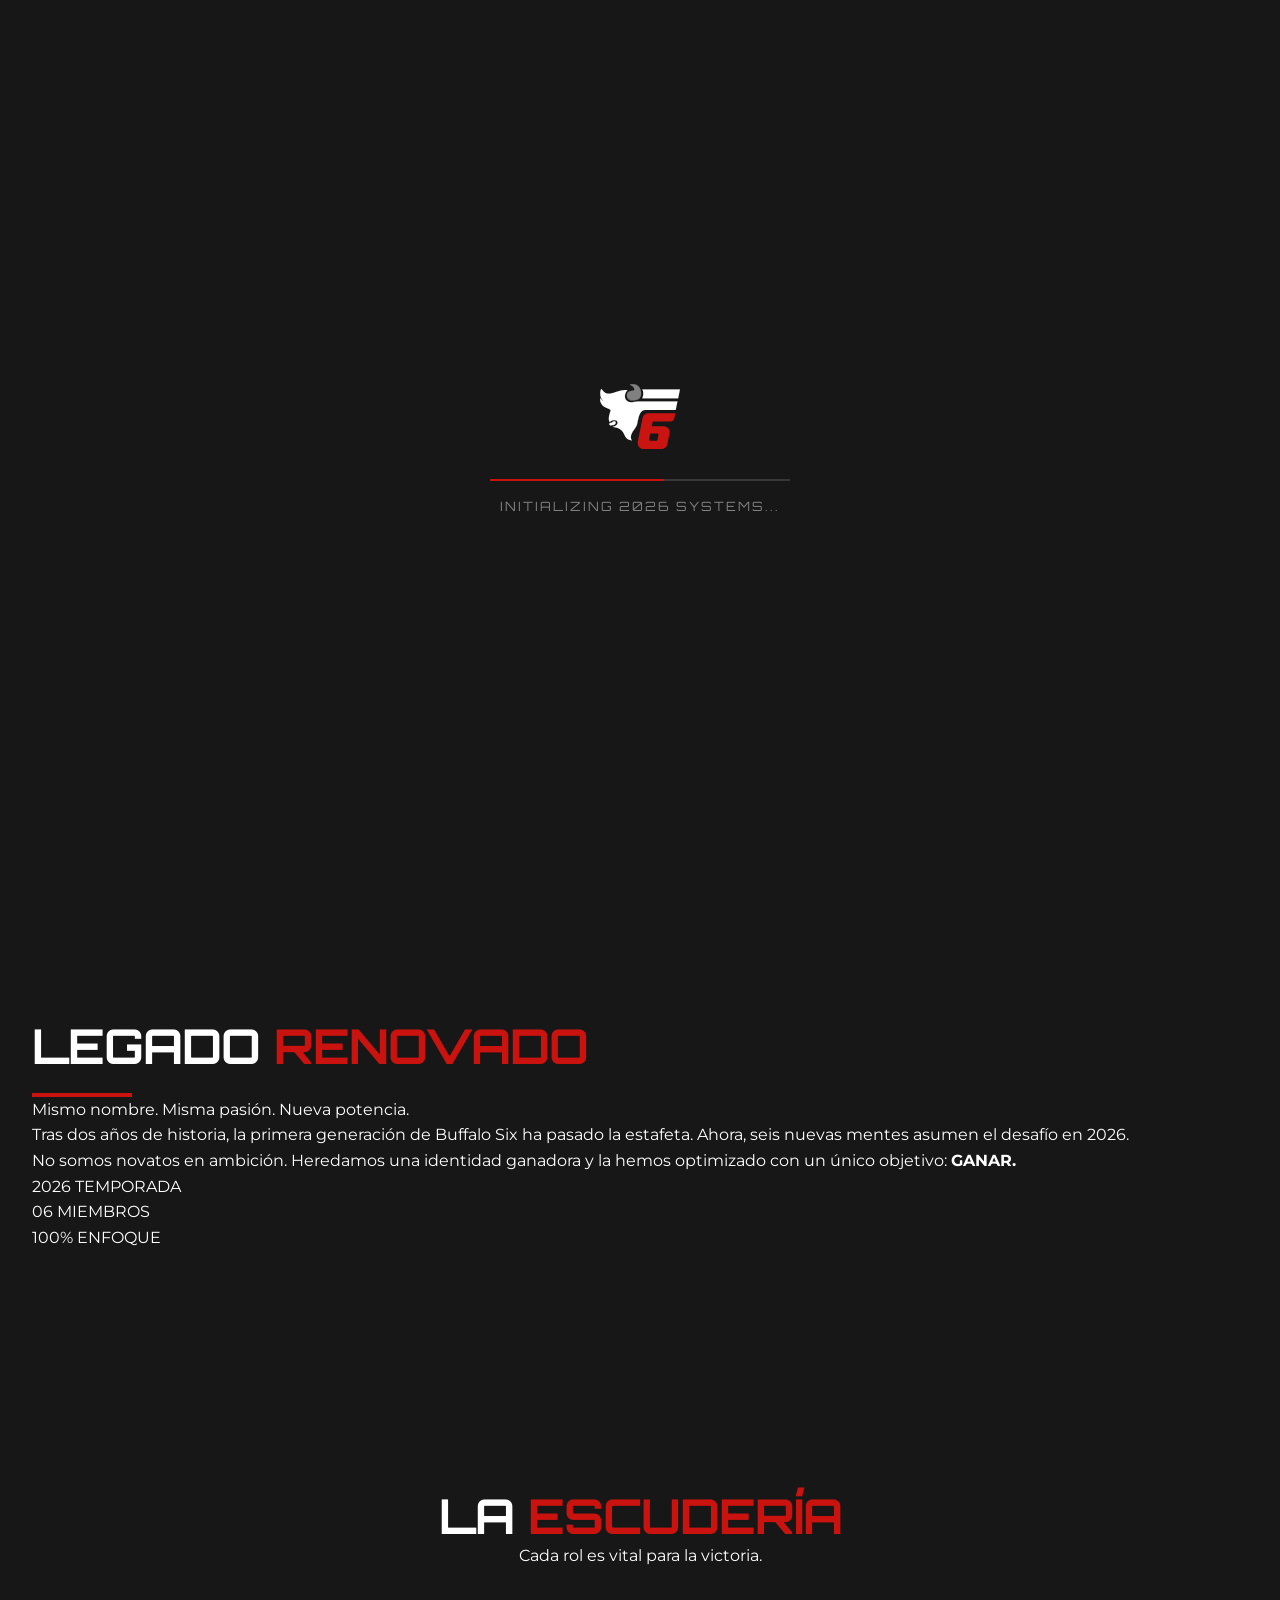
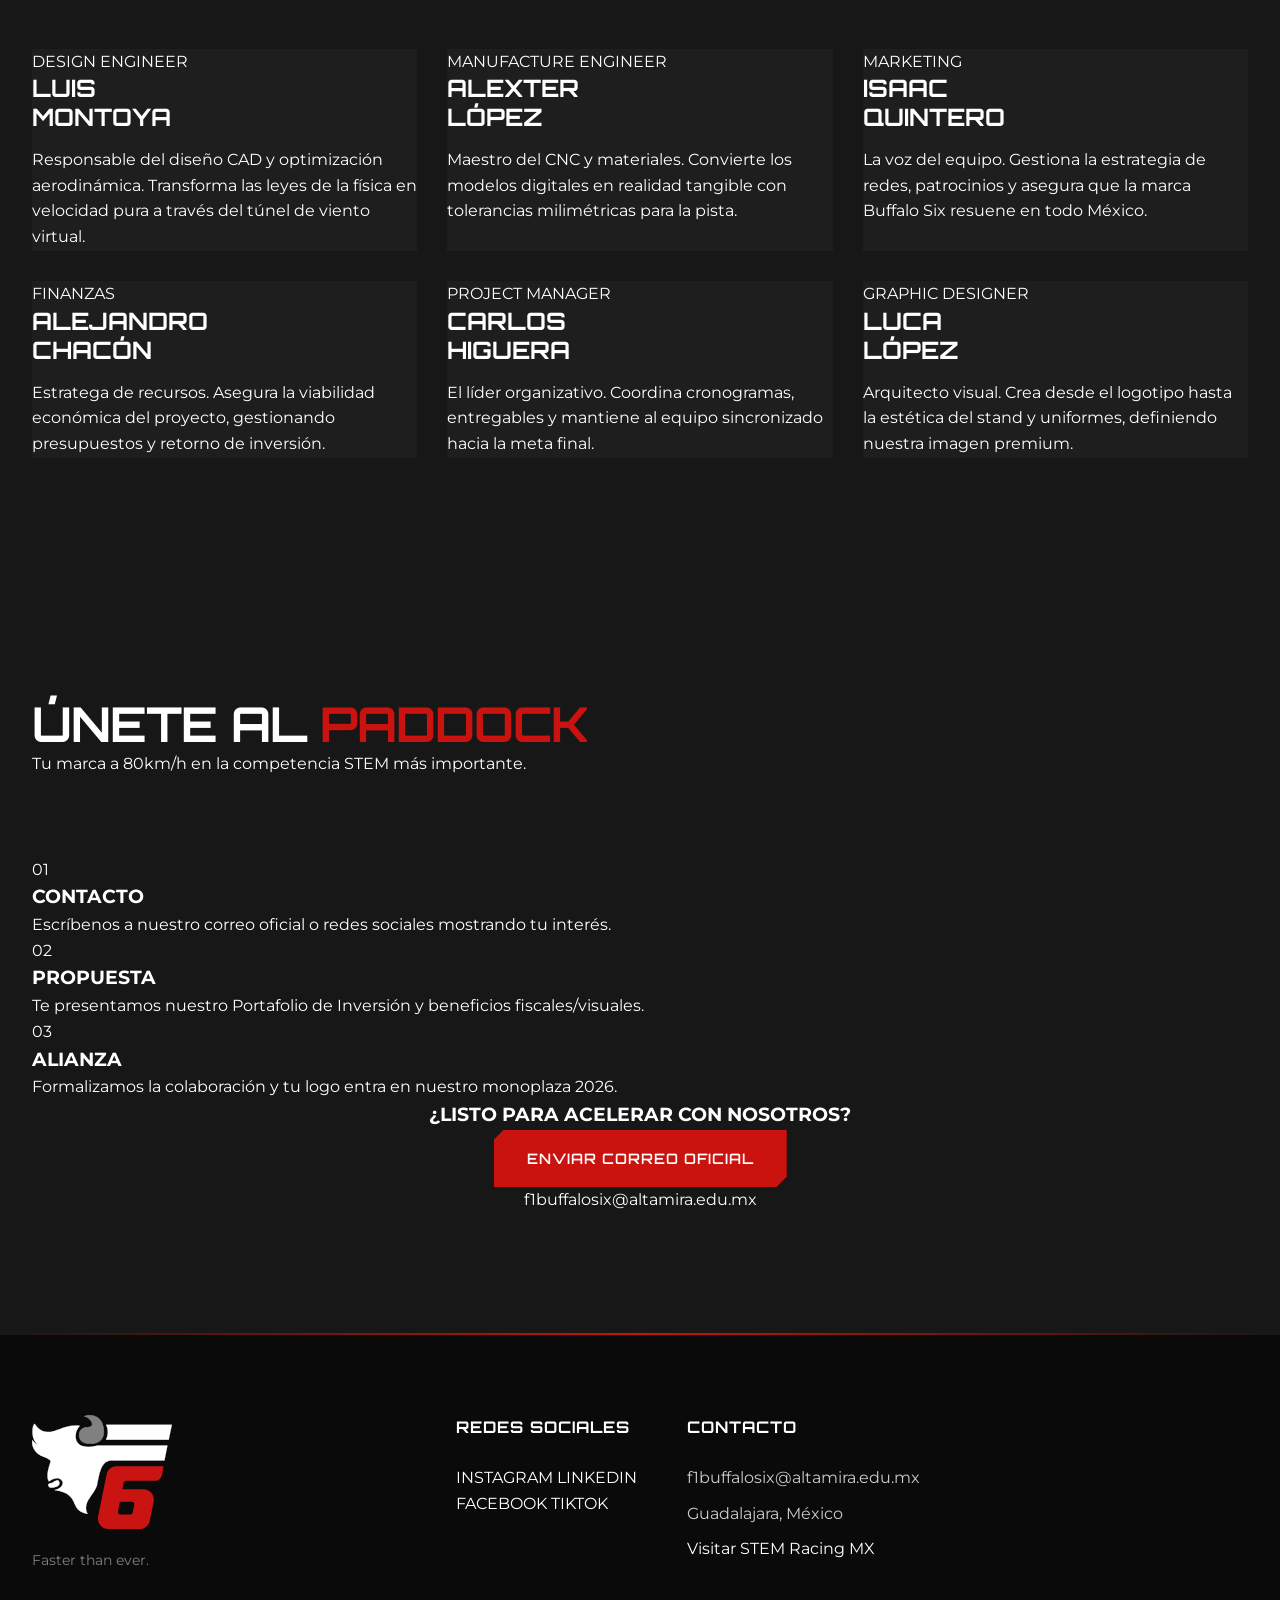
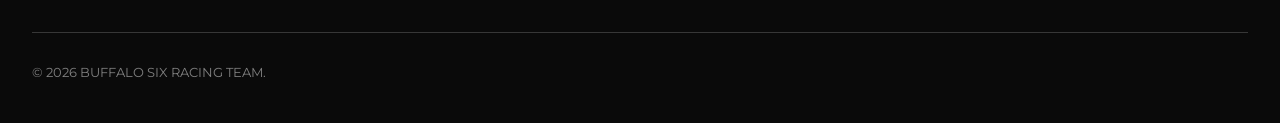
==== commit 82cef1ff: "Update index.html for 2026 season changes" ====
--- a/index.html
+++ b/index.html
@@ -4,59 +4,41 @@
     <meta charset="UTF-8">
     <meta name="viewport" content="width=device-width, initial-scale=1.0, maximum-scale=5.0, user-scalable=yes">
     <meta http-equiv="X-UA-Compatible" content="IE=edge">
-    <meta name="description" content="Buffalo Six Racing Team - Temporada 2026. Ingeniería de precisión y velocidad. Faster than ever.">
-    <meta name="keywords" content="F1 in Schools, STEM, Racing, Buffalo Six, México, Engineering, 2026">
-    <meta name="author" content="Buffalo Six Engineering Team">
-    <meta name="theme-color" content="#181717">
-    
+    <meta name="description" content="Buffalo Six Racing Team - Temporada 2026. Nueva generación, misma potencia. F1 in Schools México.">
     <title>Buffalo Six | 2026 Season</title>
-    
-    <!-- Favicon SVG -->
     <link rel="icon" type="image/svg+xml" href="Logo B6 Blanco Sin Fondo.svg">
-    
-    <!-- Fuentes: Usamos Orbitron para simular Ethnocentric (display) y Montserrat para textos (Formula 1) -->
     <link rel="preconnect" href="https://fonts.googleapis.com">
     <link rel="preconnect" href="https://fonts.gstatic.com" crossorigin>
     <link href="https://fonts.googleapis.com/css2?family=Montserrat:wght@300;400;500;600;700;800&family=Orbitron:wght@400;500;700;900&display=swap" rel="stylesheet">
-    
     <link rel="stylesheet" href="style.css">
 </head>
 <body class="loading">
 
-    <!-- Preloader -->
     <div id="preloader">
         <div class="loader-content">
             <img src="Logo B6 Blanco Sin Fondo.svg" alt="Loading" class="loader-logo">
-            <div class="progress-bar">
-                <div class="progress-fill"></div>
-            </div>
-            <p class="loader-text">INITIALIZING SYSTEMS 2026...</p>
+            <div class="progress-bar"><div class="progress-fill"></div></div>
+            <p class="loader-text">INITIALIZING 2026 SYSTEMS...</p>
         </div>
     </div>
 
-    <!-- Background Canvas Animation -->
     <canvas id="bg-canvas"></canvas>
-    
-    <!-- Overlay Pattern (Halftone Effect) -->
     <div class="global-overlay"></div>
 
-    <!-- Navegación -->
     <nav class="navbar" id="navbar">
         <div class="container nav-container">
-            <a href="#hero" class="brand-logo">
+            <a href="index.html" class="brand-logo">
                 <img src="Logo B6 Blanco Sin Fondo.svg" alt="Buffalo Six Logo" class="nav-img">
                 <span class="brand-text">BUFFALO SIX</span>
             </a>
-            
             <div class="nav-right">
                 <ul class="nav-menu">
-                    <li class="nav-item"><a href="#hero" class="nav-link active" data-link="home">INICIO</a></li>
-                    <li class="nav-item"><a href="#identity" class="nav-link" data-link="identity">ADN 2026</a></li>
-                    <li class="nav-item"><a href="#tech" class="nav-link" data-link="tech">INGENIERÍA</a></li>
-                    <li class="nav-item"><a href="#team" class="nav-link" data-link="team">ESCUDERÍA</a></li>
-                    <li class="nav-item"><a href="#partners" class="nav-link" data-link="partners">ALIADOS</a></li>
+                    <li class="nav-item"><a href="index.html" class="nav-link active">INICIO</a></li>
+                    <li class="nav-item"><a href="identity.html" class="nav-link">IDENTIDAD</a></li>
+                    <li class="nav-item"><a href="#legacy" class="nav-link">LEGADO</a></li>
+                    <li class="nav-item"><a href="#team" class="nav-link">ESCUDERÍA</a></li>
+                    <li class="nav-item"><a href="#sponsors" class="nav-link highlight">PATROCINIO</a></li>
                 </ul>
-                
                 <div class="hamburger" id="hamburger">
                     <span class="line line-1"></span>
                     <span class="line line-2"></span>
@@ -66,14 +48,13 @@
         </div>
     </nav>
 
-    <!-- Menú Móvil Overlay -->
     <div class="mobile-nav-overlay" id="mobile-nav">
         <div class="mobile-nav-content">
-            <a href="#hero" class="mobile-link">INICIO</a>
-            <a href="#identity" class="mobile-link">ADN 2026</a>
-            <a href="#tech" class="mobile-link">INGENIERÍA</a>
+            <a href="index.html" class="mobile-link">INICIO</a>
+            <a href="identity.html" class="mobile-link">IDENTIDAD</a>
+            <a href="#legacy" class="mobile-link">LEGADO 2026</a>
             <a href="#team" class="mobile-link">ESCUDERÍA</a>
-            <a href="#partners" class="mobile-link">ALIADOS</a>
+            <a href="#sponsors" class="mobile-link">SE PARTE DEL EQUIPO</a>
         </div>
         <div class="mobile-nav-bg"></div>
     </div>
@@ -85,150 +66,53 @@
                 <div class="hero-content">
                     <div class="season-tag" data-reveal="fade-down">TEMPORADA 2026</div>
                     <h1 class="hero-title" data-reveal="fade-up">
-                        <span class="line-1">FASTER</span>
-                        <span class="line-2 text-red">THAN EVER</span>
+                        FASTER<br><span class="text-red">THAN EVER.</span>
                     </h1>
                     <p class="hero-subtitle" data-reveal="fade-up" data-delay="200">
-                        La evolución técnica ha llegado. Redefiniendo los límites de la velocidad y la precisión en F1 in Schools.
+                        La ingeniería evoluciona. La velocidad se redefine. Somos la nueva fuerza del búfalo.
                     </p>
                     <div class="hero-actions" data-reveal="fade-up" data-delay="400">
-                        <a href="#identity" class="btn btn-primary">
-                            <span class="btn-text">EXPLORAR VISIÓN</span>
+                        <a href="identity.html" class="btn btn-primary">
+                            <span class="btn-text">NUESTRA IDENTIDAD</span>
                             <span class="btn-icon">→</span>
                         </a>
-                        <a href="#team" class="btn btn-outline">
-                            <span class="btn-text">CONOCER EQUIPO</span>
+                        <a href="https://stemracing.mx/" target="_blank" class="btn btn-outline">
+                            <span class="btn-text">STEM RACING MX</span>
+                            <span class="btn-icon">↗</span>
                         </a>
                     </div>
                 </div>
-                
-                <div class="hero-visual" data-reveal="zoom-in">
-                    <!-- Decoración visual técnica -->
-                    <div class="tech-circle outer"></div>
-                    <div class="tech-circle inner"></div>
-                    <div class="tech-lines"></div>
-                </div>
-            </div>
-
+            </div>
             <div class="scroll-indicator">
-                <span class="mouse">
-                    <span class="wheel"></span>
-                </span>
-                <span class="scroll-text">SCROLL</span>
+                <span class="mouse"><span class="wheel"></span></span>
             </div>
         </header>
 
-        <!-- Marquee Infinito -->
-        <div class="marquee-container">
-            <div class="marquee-content">
-                <span>BUFFALO SIX</span>
-                <span class="separator">///</span>
-                <span>STEM RACING</span>
-                <span class="separator">///</span>
-                <span>FASTER THAN EVER</span>
-                <span class="separator">///</span>
-                <span>2026 SEASON</span>
-                <span class="separator">///</span>
-                <span>PRECISION ENGINEERING</span>
-                <span class="separator">///</span>
-                <span>BUFFALO SIX</span>
-                <span class="separator">///</span>
-                <span>STEM RACING</span>
-                <span class="separator">///</span>
-                <span>FASTER THAN EVER</span>
-                <span class="separator">///</span>
-                <span>2026 SEASON</span>
-                <span class="separator">///</span>
-                <span>PRECISION ENGINEERING</span>
-                <span class="separator">///</span>
-            </div>
-        </div>
-
-        <!-- Identity Section -->
-        <section id="identity" class="section identity-section">
-            <div class="container">
-                <div class="section-header">
-                    <h2 class="section-title" data-reveal="fade-right">IDENTIDAD <span class="text-red">EVOLUCIONADA</span></h2>
-                    <div class="title-bar"></div>
-                </div>
-
-                <div class="identity-grid">
-                    <div class="identity-card" data-reveal="fade-up">
-                        <div class="card-icon">
-                            <svg viewBox="0 0 24 24" class="svg-icon"><path fill="currentColor" d="M12 2L2 22h20L12 2zm0 3.5L18.5 20H5.5L12 5.5z"/></svg>
-                        </div>
-                        <h3>LEGADO Y FUERZA</h3>
-                        <p>Nacidos de la tradición, forjados para el futuro. El "Búfalo" trasciende su origen colegial para convertirse en un estandarte de resiliencia inquebrantable en la pista.</p>
-                    </div>
-
-                    <div class="identity-card" data-reveal="fade-up" data-delay="150">
-                        <div class="card-icon">
-                            <svg viewBox="0 0 24 24" class="svg-icon"><path fill="currentColor" d="M12 2C6.48 2 2 6.48 2 12s4.48 10 10 10 10-4.48 10-10S17.52 2 12 2zm0 18c-4.41 0-8-3.59-8-8s3.59-8 8-8 8 3.59 8 8-3.59 8-8 8z"/></svg>
-                        </div>
-                        <h3>SINCRONÍA TÉCNICA</h3>
-                        <p>El "Six" no es solo un número; es un sistema integrado. Seis mentes operando como un solo motor de alto rendimiento, donde la individualidad potencia al colectivo.</p>
-                    </div>
-
-                    <div class="identity-card" data-reveal="fade-up" data-delay="300">
-                        <div class="card-icon">
-                            <svg viewBox="0 0 24 24" class="svg-icon"><path fill="currentColor" d="M22 2v20h-2V2h2zM2 2v20h2V2H2zm12 15l-4-4h3V7h2v6h3l-4 4z"/></svg>
-                        </div>
-                        <h3>ADAPTABILIDAD 2026</h3>
-                        <p>En un entorno competitivo cambiante, la rigidez es el enemigo. Nuestra estrategia visual y técnica prioriza la funcionalidad, adaptándonos al caos de la carrera sin perder nuestra esencia.</p>
-                    </div>
-                </div>
-
-                <!-- Brand Elements Visualization -->
-                <div class="brand-elements-showcase" data-reveal="zoom-in">
-                    <div class="element-pattern">
-                        <!-- CSS Generated Halftone -->
-                    </div>
-                    <div class="element-arrows">
-                        <div class="arrow-shape"></div>
-                        <div class="arrow-shape"></div>
-                        <div class="arrow-shape"></div>
-                    </div>
-                    <div class="element-logo">
-                        <img src="Logo B6 Blanco Sin Fondo.svg" alt="B6 Monogram">
-                    </div>
-                </div>
-            </div>
-        </section>
-
-        <!-- Technical / Stats Section (New) -->
-        <section id="tech" class="section tech-section">
-            <div class="tech-bg-overlay"></div>
-            <div class="container">
-                <div class="tech-layout">
-                    <div class="tech-info" data-reveal="fade-right">
-                        <h2 class="section-title">INGENIERÍA <span class="text-red">B6</span></h2>
-                        <ul class="tech-specs">
-                            <li>
-                                <span class="spec-label">AERODINÁMICA</span>
-                                <div class="spec-bar"><div class="fill" style="width: 95%"></div></div>
-                            </li>
-                            <li>
-                                <span class="spec-label">MANUFACTURA CNC</span>
-                                <div class="spec-bar"><div class="fill" style="width: 98%"></div></div>
-                            </li>
-                            <li>
-                                <span class="spec-label">TIEMPO DE REACCIÓN</span>
-                                <div class="spec-bar"><div class="fill" style="width: 92%"></div></div>
-                            </li>
-                            <li>
-                                <span class="spec-label">GESTIÓN DE RECURSOS</span>
-                                <div class="spec-bar"><div class="fill" style="width: 96%"></div></div>
-                            </li>
-                        </ul>
-                        <div class="tech-quote">
-                            "La precisión no es una opción, es nuestro estándar."
-                        </div>
-                    </div>
-                    <div class="tech-visual" data-reveal="fade-left">
-                        <div class="hologram-container">
-                            <!-- Placeholder visual for Car Hologram -->
-                            <div class="hologram-circle"></div>
-                            <div class="hologram-text">MODELO 2026<br>EN DESARROLLO</div>
+        <!-- Legacy / Context Section -->
+        <section id="legacy" class="section legacy-section">
+            <div class="container">
+                <div class="split-layout">
+                    <div class="text-col" data-reveal="fade-right">
+                        <h2 class="section-title">LEGADO <span class="text-red">RENOVADO</span></h2>
+                        <div class="title-bar"></div>
+                        <p class="lead-text">Mismo nombre. Misma pasión. Nueva potencia.</p>
+                        <p>Tras dos años de historia, la primera generación de Buffalo Six ha pasado la estafeta. Ahora, seis nuevas mentes asumen el desafío en 2026.</p>
+                        <p>No somos novatos en ambición. Heredamos una identidad ganadora y la hemos optimizado con un único objetivo: <strong>GANAR.</strong></p>
+                    </div>
+                    <div class="visual-col center-content" data-reveal="fade-left">
+                        <div class="stats-grid">
+                            <div class="stat-item">
+                                <span class="stat-number">2026</span>
+                                <span class="stat-label">TEMPORADA</span>
+                            </div>
+                            <div class="stat-item">
+                                <span class="stat-number">06</span>
+                                <span class="stat-label">MIEMBROS</span>
+                            </div>
+                            <div class="stat-item">
+                                <span class="stat-number">100%</span>
+                                <span class="stat-label">ENFOQUE</span>
+                            </div>
                         </div>
                     </div>
                 </div>
@@ -240,179 +124,170 @@
             <div class="container">
                 <div class="section-header center">
                     <h2 class="section-title" data-reveal="fade-up">LA <span class="text-red">ESCUDERÍA</span></h2>
-                    <p class="section-desc" data-reveal="fade-up">Arquitectos de la velocidad.</p>
+                    <p class="section-desc" data-reveal="fade-up">Cada rol es vital para la victoria.</p>
                 </div>
 
                 <div class="team-grid">
-                    <!-- Member 1 -->
+                    <!-- Luis -->
                     <div class="member-card" data-reveal="fade-up" data-delay="0">
-                        <div class="member-image-placeholder">
-                            <span class="initials">LM</span>
-                        </div>
-                        <div class="member-info">
-                            <span class="member-role">DESIGN ENGINEER</span>
+                        <div class="card-header">
+                            <span class="role-badge">DESIGN ENGINEER</span>
                             <h3 class="member-name">LUIS<br>MONTOYA</h3>
-                            <div class="member-divider"></div>
-                        </div>
-                    </div>
-
-                    <!-- Member 2 -->
+                        </div>
+                        <div class="card-body">
+                            <p>Responsable del diseño CAD y optimización aerodinámica. Transforma las leyes de la física en velocidad pura a través del túnel de viento virtual.</p>
+                        </div>
+                        <div class="card-footer">
+                            <div class="tech-lines-small"></div>
+                        </div>
+                    </div>
+
+                    <!-- Alexter -->
                     <div class="member-card" data-reveal="fade-up" data-delay="100">
-                        <div class="member-image-placeholder">
-                            <span class="initials">AL</span>
-                        </div>
-                        <div class="member-info">
-                            <span class="member-role">MANUFACTURE ENGINEER</span>
+                        <div class="card-header">
+                            <span class="role-badge">MANUFACTURE ENGINEER</span>
                             <h3 class="member-name">ALEXTER<br>LÓPEZ</h3>
-                            <div class="member-divider"></div>
-                        </div>
-                    </div>
-
-                    <!-- Member 3 -->
+                        </div>
+                        <div class="card-body">
+                            <p>Maestro del CNC y materiales. Convierte los modelos digitales en realidad tangible con tolerancias milimétricas para la pista.</p>
+                        </div>
+                        <div class="card-footer">
+                            <div class="tech-lines-small"></div>
+                        </div>
+                    </div>
+
+                    <!-- Isaac -->
                     <div class="member-card" data-reveal="fade-up" data-delay="200">
-                        <div class="member-image-placeholder">
-                            <span class="initials">IQ</span>
-                        </div>
-                        <div class="member-info">
-                            <span class="member-role">MARKETING MANAGER</span>
+                        <div class="card-header">
+                            <span class="role-badge">MARKETING</span>
                             <h3 class="member-name">ISAAC<br>QUINTERO</h3>
-                            <div class="member-divider"></div>
-                        </div>
-                    </div>
-
-                    <!-- Member 4 -->
-                    <div class="member-card" data-reveal="fade-up" data-delay="300">
-                        <div class="member-image-placeholder">
-                            <span class="initials">AC</span>
-                        </div>
-                        <div class="member-info">
-                            <span class="member-role">FINANCE DIRECTOR</span>
+                        </div>
+                        <div class="card-body">
+                            <p>La voz del equipo. Gestiona la estrategia de redes, patrocinios y asegura que la marca Buffalo Six resuene en todo México.</p>
+                        </div>
+                        <div class="card-footer">
+                            <div class="tech-lines-small"></div>
+                        </div>
+                    </div>
+
+                    <!-- Alejandro -->
+                    <div class="member-card" data-reveal="fade-up" data-delay="0">
+                        <div class="card-header">
+                            <span class="role-badge">FINANZAS</span>
                             <h3 class="member-name">ALEJANDRO<br>CHACÓN</h3>
-                            <div class="member-divider"></div>
-                        </div>
-                    </div>
-
-                    <!-- Member 5 -->
-                    <div class="member-card" data-reveal="fade-up" data-delay="400">
-                        <div class="member-image-placeholder">
-                            <span class="initials">CH</span>
-                        </div>
-                        <div class="member-info">
-                            <span class="member-role">PROJECT MANAGER</span>
+                        </div>
+                        <div class="card-body">
+                            <p>Estratega de recursos. Asegura la viabilidad económica del proyecto, gestionando presupuestos y retorno de inversión.</p>
+                        </div>
+                        <div class="card-footer">
+                            <div class="tech-lines-small"></div>
+                        </div>
+                    </div>
+
+                    <!-- Carlos -->
+                    <div class="member-card" data-reveal="fade-up" data-delay="100">
+                        <div class="card-header">
+                            <span class="role-badge">PROJECT MANAGER</span>
                             <h3 class="member-name">CARLOS<br>HIGUERA</h3>
-                            <div class="member-divider"></div>
-                        </div>
-                    </div>
-
-                    <!-- Member 6 -->
-                    <div class="member-card" data-reveal="fade-up" data-delay="500">
-                        <div class="member-image-placeholder">
-                            <span class="initials">LL</span>
-                        </div>
-                        <div class="member-info">
-                            <span class="member-role">GRAPHIC DESIGNER</span>
+                        </div>
+                        <div class="card-body">
+                            <p>El líder organizativo. Coordina cronogramas, entregables y mantiene al equipo sincronizado hacia la meta final.</p>
+                        </div>
+                        <div class="card-footer">
+                            <div class="tech-lines-small"></div>
+                        </div>
+                    </div>
+
+                    <!-- Luca -->
+                    <div class="member-card" data-reveal="fade-up" data-delay="200">
+                        <div class="card-header">
+                            <span class="role-badge">GRAPHIC DESIGNER</span>
                             <h3 class="member-name">LUCA<br>LÓPEZ</h3>
-                            <div class="member-divider"></div>
+                        </div>
+                        <div class="card-body">
+                            <p>Arquitecto visual. Crea desde el logotipo hasta la estética del stand y uniformes, definiendo nuestra imagen premium.</p>
+                        </div>
+                        <div class="card-footer">
+                            <div class="tech-lines-small"></div>
                         </div>
                     </div>
                 </div>
             </div>
         </section>
 
-        <!-- Social Media & Connect -->
-        <section class="section social-section">
-            <div class="container">
-                <div class="social-wrapper" data-reveal="zoom-in">
-                    <h2 class="social-title">CONECTA CON EL EQUIPO</h2>
-                    <p class="social-subtitle">Sigue nuestro trayecto a la meta.</p>
-                    
-                    <div class="social-buttons">
-                        <!-- Instagram -->
-                        <a href="https://instagram.com/buffalosix" target="_blank" rel="noopener noreferrer" class="social-btn instagram">
-                            <svg viewBox="0 0 24 24" class="social-icon">
-                                <path d="M12 2.163c3.204 0 3.584.012 4.85.07 3.252.148 4.771 1.691 4.919 4.919.058 1.265.069 1.645.069 4.849 0 3.205-.012 3.584-.069 4.849-.149 3.225-1.664 4.771-4.919 4.919-1.266.058-1.644.07-4.85.07-3.204 0-3.584-.012-4.849-.07-3.26-.149-4.771-1.699-4.919-4.92-.058-1.265-.07-1.644-.07-4.849 0-3.204.013-3.583.07-4.849.149-3.227 1.664-4.771 4.919-4.919 1.266-.057 1.645-.069 4.849-.069zm0-2.163c-3.259 0-3.667.014-4.947.072-4.358.2-6.78 2.618-6.98 6.98-.059 1.281-.073 1.689-.073 4.948 0 3.259.014 3.668.072 4.948.2 4.358 2.618 6.78 6.98 6.98 1.281.058 1.689.072 4.948.072 3.259 0 3.668-.014 4.948-.072 4.354-.2 6.782-2.618 6.979-6.98.059-1.28.073-1.689.073-4.948 0-3.259-.014-3.667-.072-4.947-.196-4.354-2.617-6.78-6.979-6.98-1.281-.059-1.69-.073-4.949-.073zm0 5.838c-3.403 0-6.162 2.759-6.162 6.162s2.759 6.163 6.162 6.163 6.162-2.759 6.162-6.163c0-3.403-2.759-6.162-6.162-6.162zm0 10.162c-2.209 0-4-1.79-4-4 0-2.209 1.791-4 4-4s4 1.791 4 4c0 2.21-1.791 4-4 4zm6.406-11.845c-.796 0-1.441.645-1.441 1.44s.645 1.44 1.441 1.44c.795 0 1.439-.645 1.439-1.44s-.644-1.44-1.439-1.44z"/>
-                            </svg>
-                            <span>Instagram</span>
-                        </a>
-
-                        <!-- Facebook -->
-                        <a href="#" class="social-btn facebook">
-                            <svg viewBox="0 0 24 24" class="social-icon">
-                                <path d="M24 12.073c0-6.627-5.373-12-12-12s-12 5.373-12 12c0 5.99 4.388 10.954 10.125 11.854v-8.385H7.078v-3.47h3.047V9.43c0-3.007 1.792-4.669 4.533-4.669 1.312 0 2.686.235 2.686.235v2.953H15.83c-1.491 0-1.956.925-1.956 1.874v2.25h3.328l-.532 3.47h-2.796v8.385C19.612 23.027 24 18.062 24 12.073z"/>
-                            </svg>
-                            <span>Facebook</span>
-                        </a>
-
-                        <!-- LinkedIn -->
-                        <a href="#" class="social-btn linkedin">
-                            <svg viewBox="0 0 24 24" class="social-icon">
-                                <path d="M4.98 3.5c0 1.381-1.11 2.5-2.48 2.5s-2.48-1.119-2.48-2.5c0-1.38 1.11-2.5 2.48-2.5s2.48 1.12 2.48 2.5zm.02 4.5h-5v16h5v-16zm7.982 0h-4.968v16h4.969v-8.399c0-4.67 6.029-5.052 6.029 0v8.399h4.988v-10.131c0-7.88-8.922-7.593-11.018-3.714v-2.155z"/>
-                            </svg>
-                            <span>LinkedIn</span>
-                        </a>
-
-                        <!-- TikTok (2026 Relevance) -->
-                        <a href="#" class="social-btn tiktok">
-                            <svg viewBox="0 0 24 24" class="social-icon">
-                                <path d="M12.525.02c1.31-.02 2.61-.01 3.91-.02.08 1.53.63 3.09 1.75 4.17 1.12 1.11 2.7 1.62 4.24 1.79v4.03c-1.44-.05-2.89-.35-4.2-.97-.57-.26-1.1-.59-1.62-.93v6.16c0 2.52-1.12 4.84-2.9 6.45-1.78 1.69-4.23 2.62-6.73 2.57-2.45-.05-4.83-1-6.57-2.72-1.74-1.72-2.67-4.14-2.61-6.59.07-2.45 1.12-4.8 2.91-6.39 1.79-1.63 4.24-2.51 6.64-2.45v4.06c-1.38.03-2.7.67-3.66 1.76-.96 1.09-1.43 2.54-1.3 3.97.13 1.44.82 2.79 1.91 3.75 1.09.96 2.54 1.39 3.96 1.19 1.41-.19 2.7-.93 3.59-2.07.89-1.14 1.35-2.57 1.28-4.01V.02h-3.91z"/>
-                            </svg>
-                            <span>TikTok</span>
-                        </a>
-                    </div>
+        <!-- Sponsorship Section -->
+        <section id="sponsors" class="section sponsorship-section">
+            <div class="container">
+                <div class="section-header">
+                    <h2 class="section-title">ÚNETE AL <span class="text-red">PADDOCK</span></h2>
+                    <p class="section-desc">Tu marca a 80km/h en la competencia STEM más importante.</p>
+                </div>
+
+                <div class="steps-container">
+                    <div class="step" data-reveal="fade-up">
+                        <div class="step-number">01</div>
+                        <h3>CONTACTO</h3>
+                        <p>Escríbenos a nuestro correo oficial o redes sociales mostrando tu interés.</p>
+                    </div>
+                    <div class="step-connector"></div>
+                    <div class="step" data-reveal="fade-up" data-delay="150">
+                        <div class="step-number">02</div>
+                        <h3>PROPUESTA</h3>
+                        <p>Te presentamos nuestro Portafolio de Inversión y beneficios fiscales/visuales.</p>
+                    </div>
+                    <div class="step-connector"></div>
+                    <div class="step" data-reveal="fade-up" data-delay="300">
+                        <div class="step-number">03</div>
+                        <h3>ALIANZA</h3>
+                        <p>Formalizamos la colaboración y tu logo entra en nuestro monoplaza 2026.</p>
+                    </div>
+                </div>
+
+                <div class="cta-box center" data-reveal="zoom-in">
+                    <h3>¿LISTO PARA ACELERAR CON NOSOTROS?</h3>
+                    <a href="mailto:f1buffalosix@altamira.edu.mx" class="btn btn-primary big-btn">
+                        ENVIAR CORREO OFICIAL
+                    </a>
+                    <p class="email-text">f1buffalosix@altamira.edu.mx</p>
                 </div>
             </div>
         </section>
 
-        <!-- Partners Section -->
-        <footer id="partners" class="footer">
+        <!-- Footer -->
+        <footer class="footer">
             <div class="footer-top-border"></div>
             <div class="container">
                 <div class="footer-grid">
                     <div class="footer-col brand-col">
                         <img src="Logo B6 Blanco Sin Fondo.svg" alt="Buffalo Six" class="footer-logo">
-                        <p class="footer-mission">
-                            Ingeniería, pasión y velocidad convergen en cada diseño. Compitiendo al más alto nivel en 2026.
-                        </p>
+                        <p class="footer-mission">Faster than ever.</p>
                     </div>
                     
-                    <div class="footer-col links-col">
-                        <h4>NAVEGACIÓN</h4>
-                        <ul>
-                            <li><a href="#hero">Inicio</a></li>
-                            <li><a href="#identity">ADN</a></li>
-                            <li><a href="#team">Equipo</a></li>
-                            <li><a href="#partners">Aliados</a></li>
-                        </ul>
+                    <div class="footer-col social-col">
+                        <h4>REDES SOCIALES</h4>
+                        <div class="social-links-grid">
+                            <a href="https://www.instagram.com/f1buffalosix/" target="_blank" class="social-link ig">INSTAGRAM</a>
+                            <a href="https://www.linkedin.com/in/buffalo-six-racing-team/?originalSubdomain=mx" target="_blank" class="social-link ln">LINKEDIN</a>
+                            <a href="https://www.facebook.com/profile.php?id=61553670977396" target="_blank" class="social-link fb">FACEBOOK</a>
+                            <a href="https://www.tiktok.com/@f1buffalosix" target="_blank" class="social-link tk">TIKTOK</a>
+                        </div>
                     </div>
                     
                     <div class="footer-col contact-col">
                         <h4>CONTACTO</h4>
-                        <p>info@buffalosix.com</p>
+                        <p>f1buffalosix@altamira.edu.mx</p>
                         <p>Guadalajara, México</p>
-                        <div class="year-badge">SEASON 2026</div>
-                    </div>
-
-                    <div class="footer-col stem-col">
-                        <h4>PARTICIPAMOS EN</h4>
-                        <div class="stem-logo-wrapper">
-                            <img src="Full-Colour-Black_RGB-1024x476.png" alt="STEM Racing Logo" class="stem-logo-img">
-                        </div>
+                        <a href="https://stemracing.mx/" target="_blank" class="stem-link">Visitar STEM Racing MX</a>
                     </div>
                 </div>
                 
                 <div class="footer-bottom">
-                    <div class="copyright">
-                        &copy; 2026 BUFFALO SIX RACING TEAM. ALL RIGHTS RESERVED.
-                    </div>
-                    <div class="credits">
-                        DESIGNED BY <span class="text-red">B6 ENGINEERING</span>
-                    </div>
+                    <div class="copyright">&copy; 2026 BUFFALO SIX RACING TEAM.</div>
                 </div>
             </div>
         </footer>
     </main>
 
-    <!-- JS Scripts -->
     <script src="script.js"></script>
 </body>
 </html>
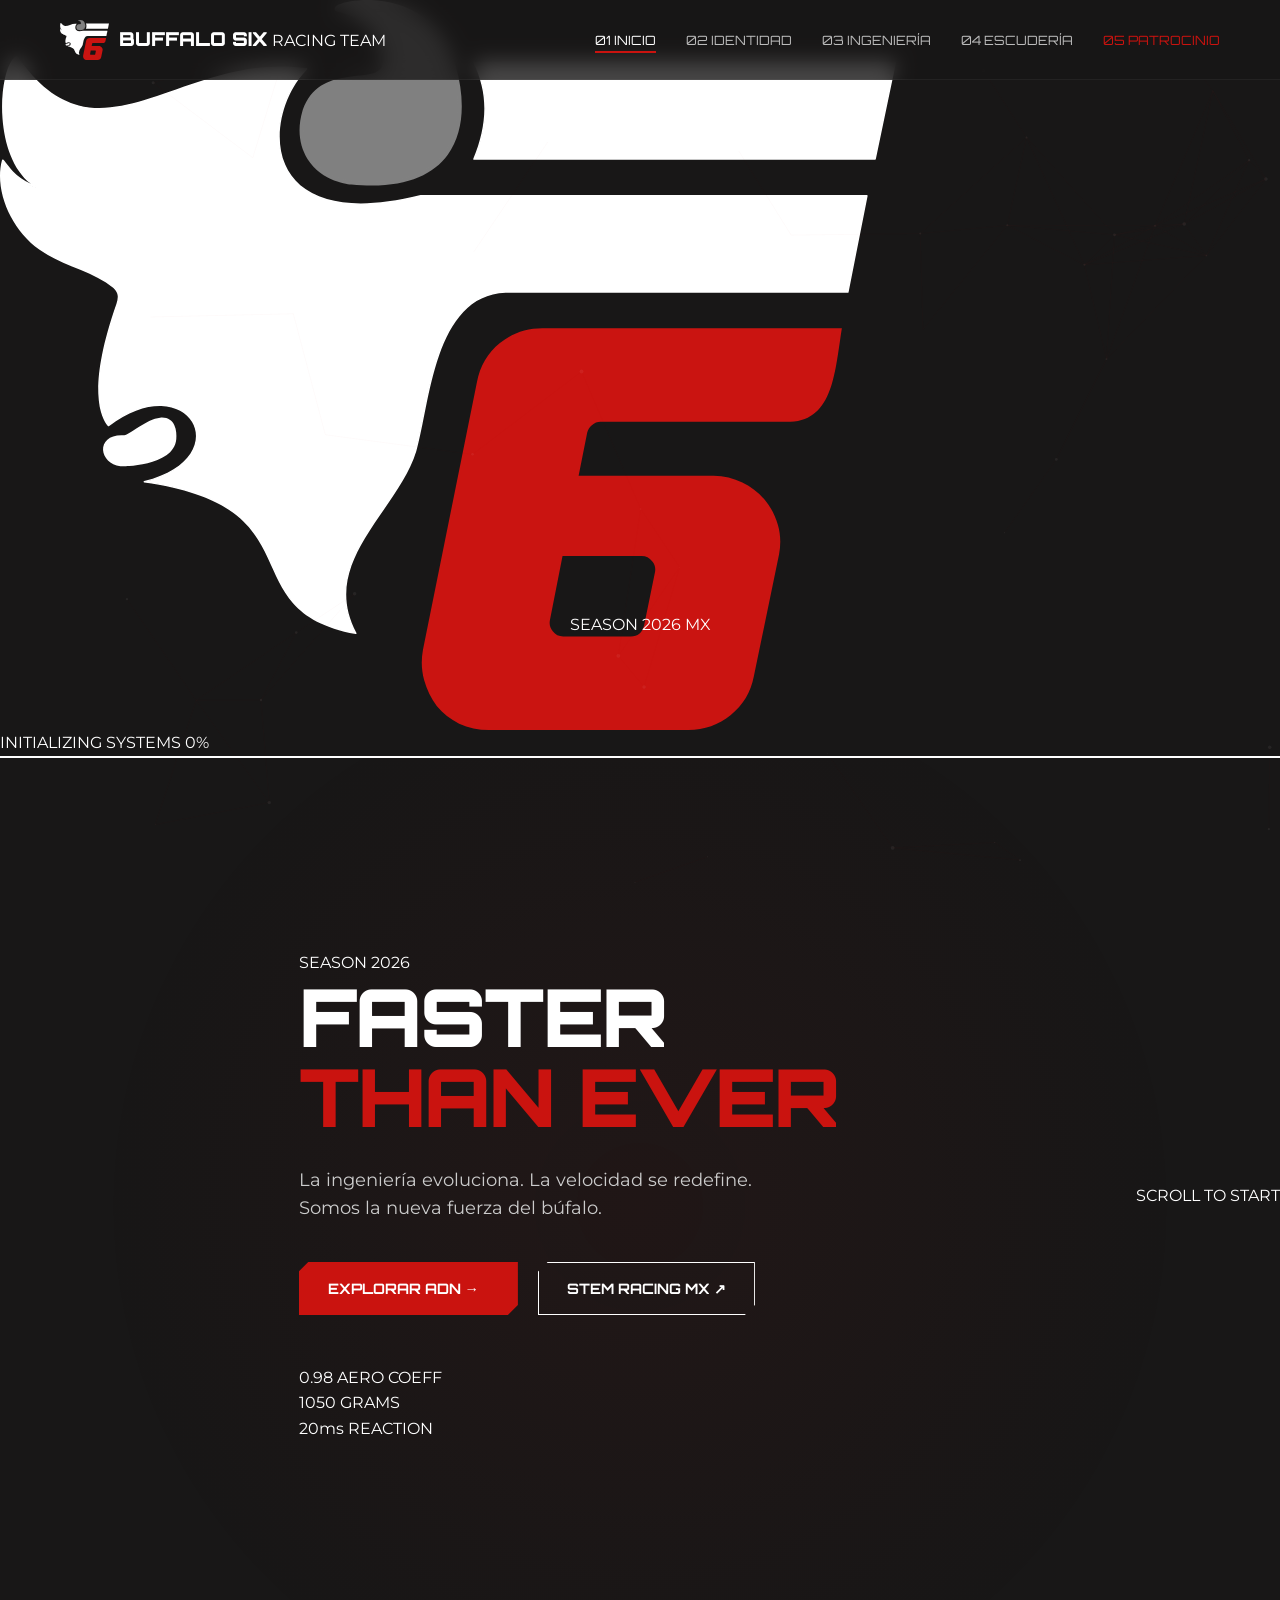
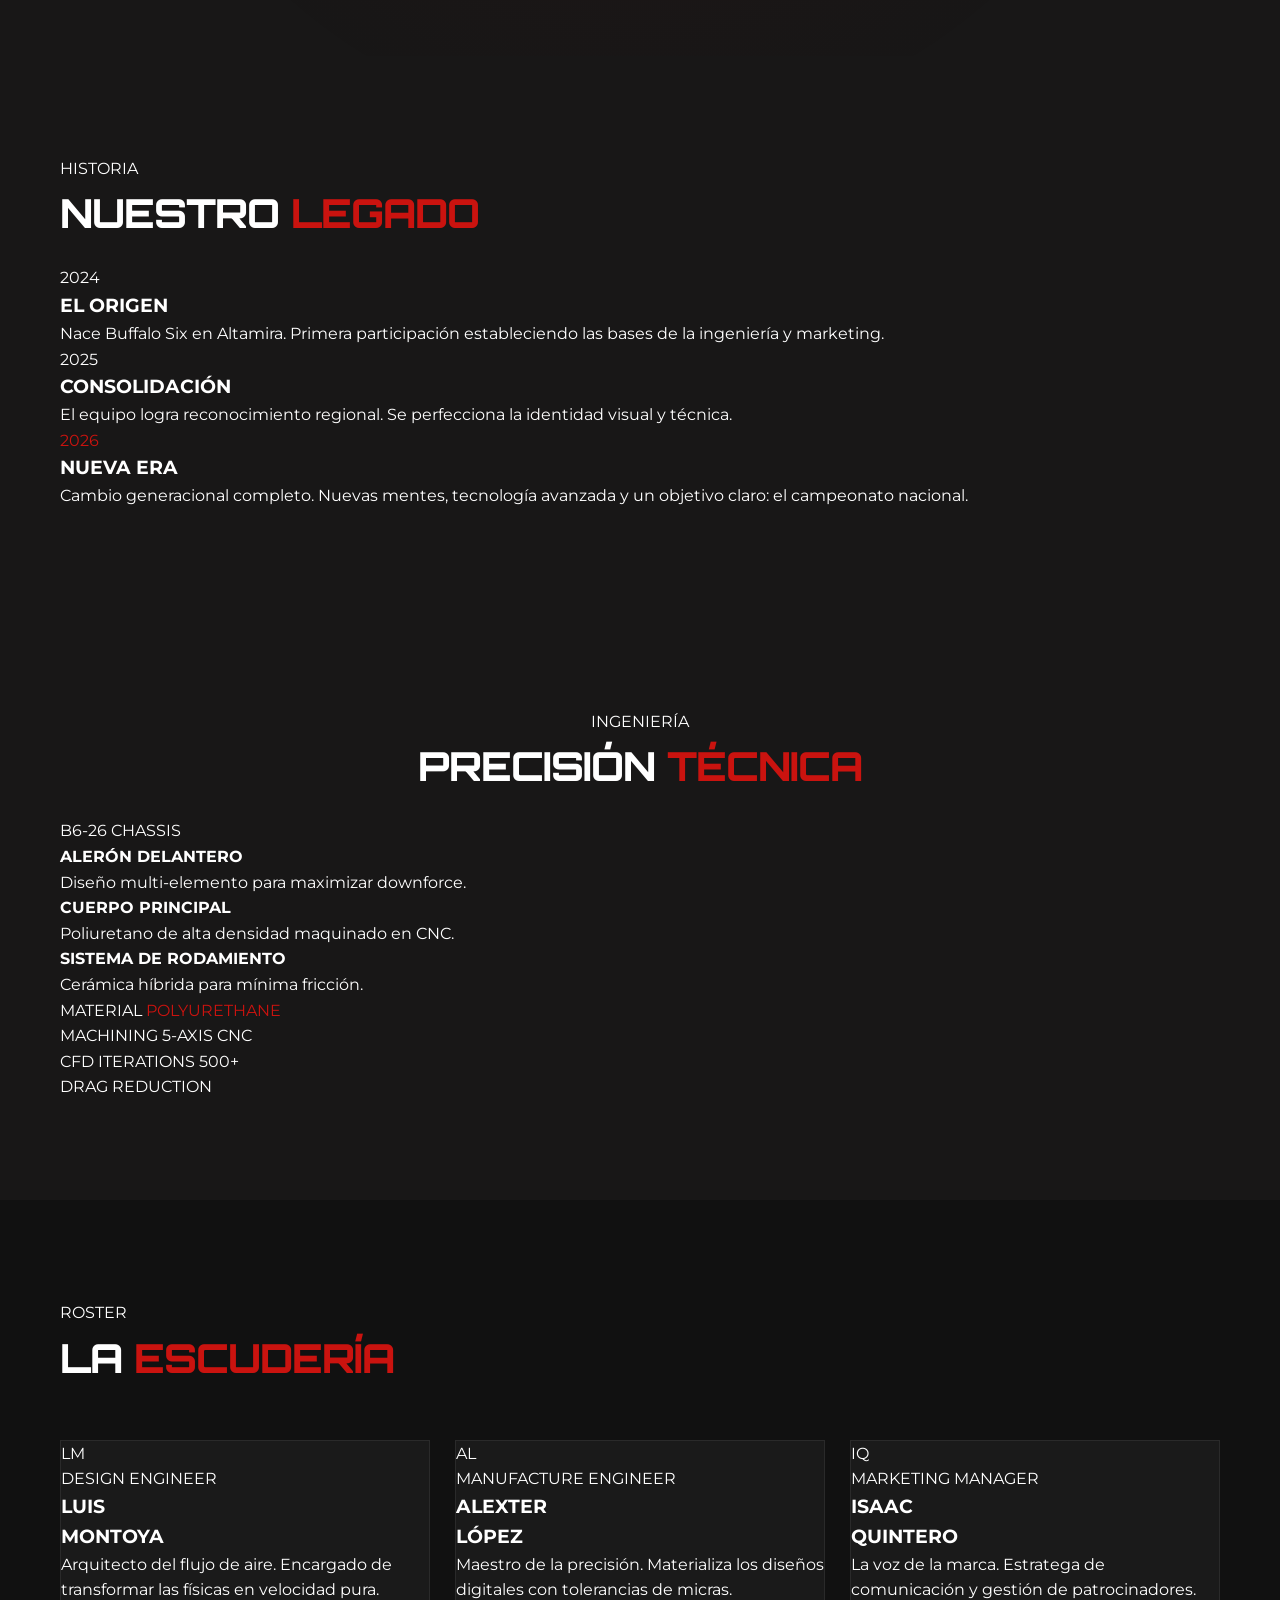
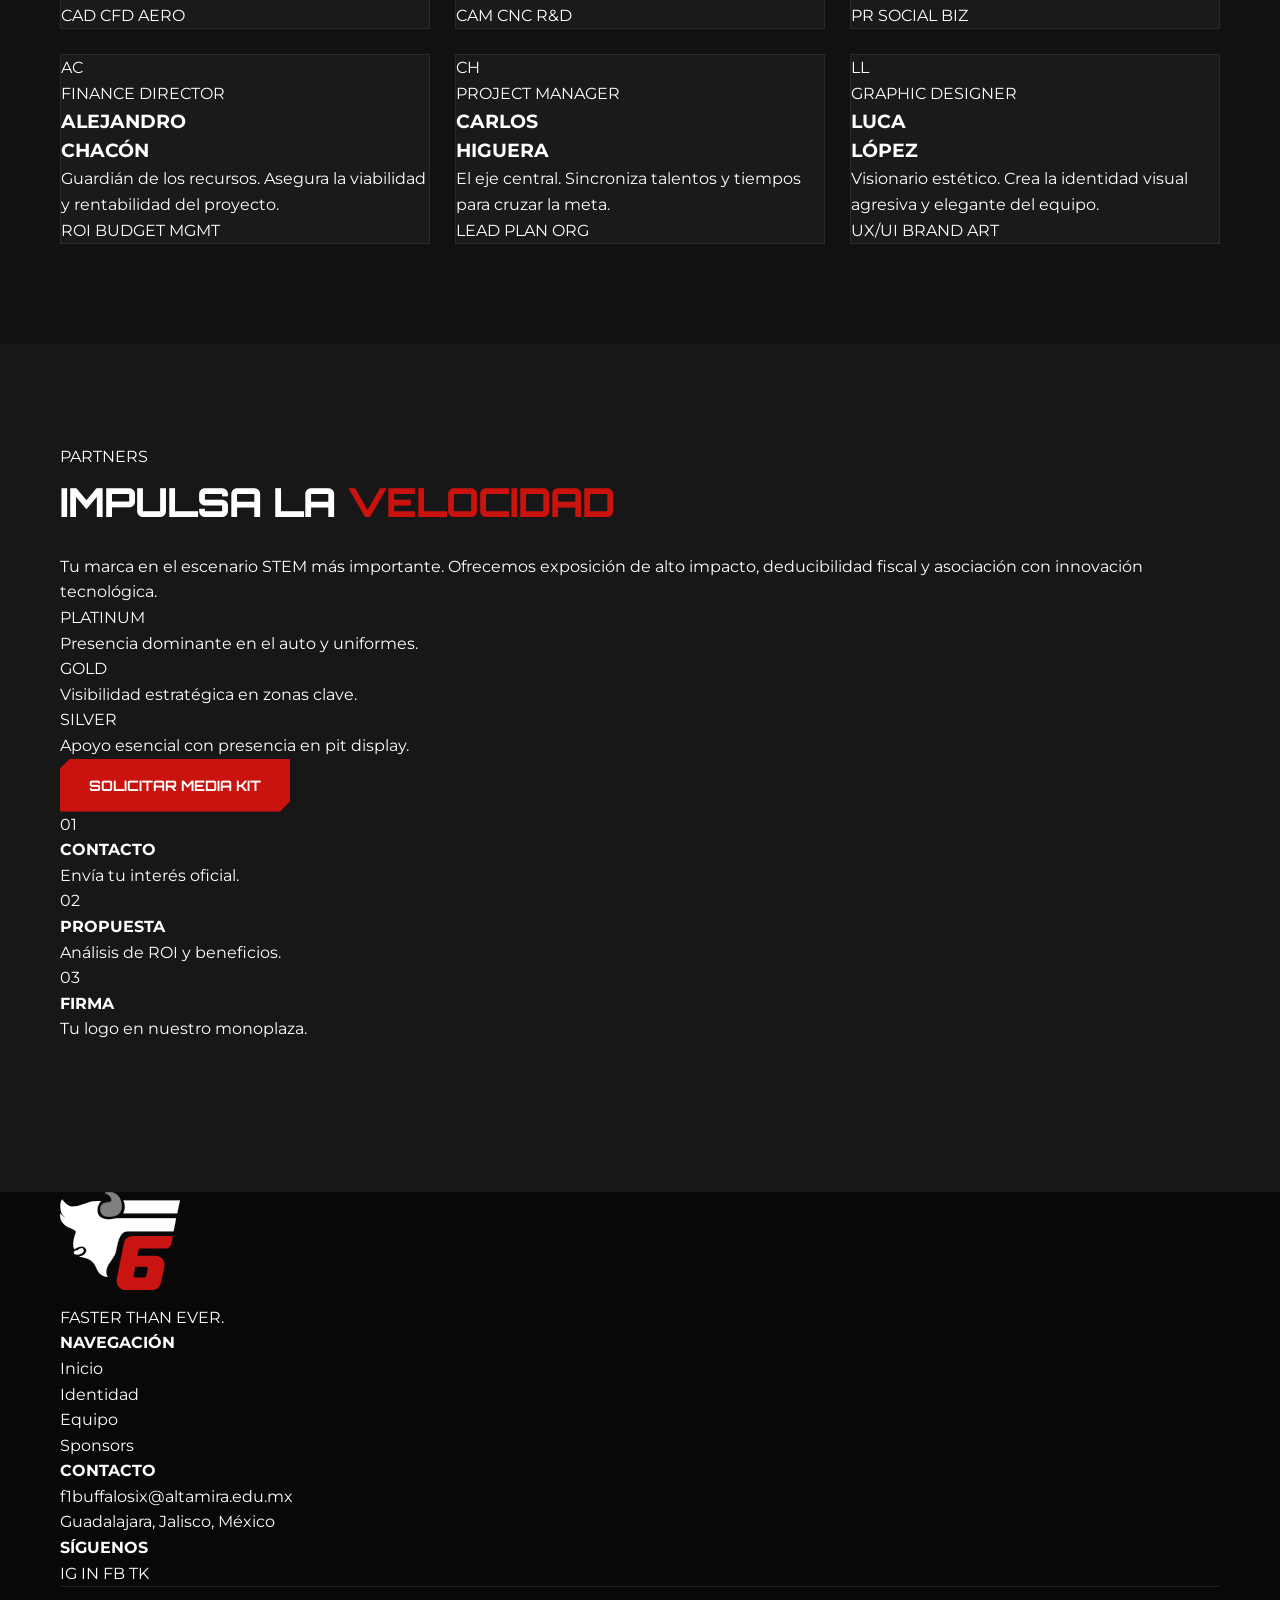
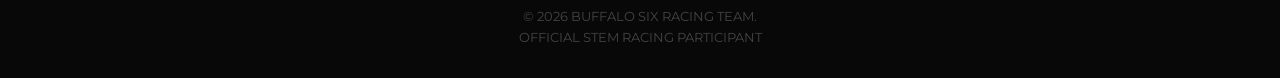
==== commit 81d318c4: "Update print statement from 'Hello' to 'Goodbye'" ====
--- a/index.html
+++ b/index.html
@@ -4,59 +4,118 @@
     <meta charset="UTF-8">
     <meta name="viewport" content="width=device-width, initial-scale=1.0, maximum-scale=5.0, user-scalable=yes">
     <meta http-equiv="X-UA-Compatible" content="IE=edge">
-    <meta name="description" content="Buffalo Six Racing Team - Temporada 2026. Nueva generación, misma potencia. F1 in Schools México.">
+    <meta name="description" content="Buffalo Six Racing Team - Temporada 2026. Ingeniería de precisión, F1 in Schools México.">
+    <meta name="keywords" content="F1 in Schools, Racing, Engineering, Buffalo Six, 2026, STEM">
+    <meta name="theme-color" content="#181717">
     <title>Buffalo Six | 2026 Season</title>
+    
     <link rel="icon" type="image/svg+xml" href="Logo B6 Blanco Sin Fondo.svg">
+    
     <link rel="preconnect" href="https://fonts.googleapis.com">
     <link rel="preconnect" href="https://fonts.gstatic.com" crossorigin>
-    <link href="https://fonts.googleapis.com/css2?family=Montserrat:wght@300;400;500;600;700;800&family=Orbitron:wght@400;500;700;900&display=swap" rel="stylesheet">
+    <link href="https://fonts.googleapis.com/css2?family=Montserrat:wght@200;300;400;500;600;700;800&family=Orbitron:wght@400;500;600;700;800;900&family=Share+Tech+Mono&display=swap" rel="stylesheet">
+    
     <link rel="stylesheet" href="style.css">
 </head>
 <body class="loading">
 
+    <!-- Preloader System -->
     <div id="preloader">
         <div class="loader-content">
-            <img src="Logo B6 Blanco Sin Fondo.svg" alt="Loading" class="loader-logo">
-            <div class="progress-bar"><div class="progress-fill"></div></div>
-            <p class="loader-text">INITIALIZING 2026 SYSTEMS...</p>
+            <div class="loader-logo-wrapper">
+                <img src="Logo B6 Blanco Sin Fondo.svg" alt="System Load" class="loader-logo">
+            </div>
+            <div class="loader-status">
+                <span class="scramble-text">INITIALIZING SYSTEMS</span>
+                <span class="percentage">0%</span>
+            </div>
+            <div class="progress-track">
+                <div class="progress-bar"></div>
+            </div>
+            <div class="loader-grid"></div>
         </div>
     </div>
 
+    <!-- Custom Cursor -->
+    <div class="cursor-dot"></div>
+    <div class="cursor-outline"></div>
+
+    <!-- Background Systems -->
     <canvas id="bg-canvas"></canvas>
-    <div class="global-overlay"></div>
-
+    <div class="noise-overlay"></div>
+    <div class="vignette"></div>
+    <div class="grid-lines">
+        <div class="line"></div>
+        <div class="line"></div>
+        <div class="line"></div>
+        <div class="line"></div>
+    </div>
+
+    <!-- Navigation -->
     <nav class="navbar" id="navbar">
         <div class="container nav-container">
-            <a href="index.html" class="brand-logo">
-                <img src="Logo B6 Blanco Sin Fondo.svg" alt="Buffalo Six Logo" class="nav-img">
-                <span class="brand-text">BUFFALO SIX</span>
+            <a href="index.html" class="brand-logo" data-cursor="hover">
+                <img src="Logo B6 Blanco Sin Fondo.svg" alt="Buffalo Six" class="nav-img">
+                <div class="brand-info">
+                    <span class="brand-text">BUFFALO SIX</span>
+                    <span class="brand-sub">RACING TEAM</span>
+                </div>
             </a>
+            
             <div class="nav-right">
                 <ul class="nav-menu">
-                    <li class="nav-item"><a href="index.html" class="nav-link active">INICIO</a></li>
-                    <li class="nav-item"><a href="identity.html" class="nav-link">IDENTIDAD</a></li>
-                    <li class="nav-item"><a href="#legacy" class="nav-link">LEGADO</a></li>
-                    <li class="nav-item"><a href="#team" class="nav-link">ESCUDERÍA</a></li>
-                    <li class="nav-item"><a href="#sponsors" class="nav-link highlight">PATROCINIO</a></li>
+                    <li class="nav-item">
+                        <a href="index.html" class="nav-link active" data-cursor="hover">
+                            <span class="nav-num">01</span> INICIO
+                        </a>
+                    </li>
+                    <li class="nav-item">
+                        <a href="identity.html" class="nav-link" data-cursor="hover">
+                            <span class="nav-num">02</span> IDENTIDAD
+                        </a>
+                    </li>
+                    <li class="nav-item">
+                        <a href="#tech" class="nav-link" data-cursor="hover">
+                            <span class="nav-num">03</span> INGENIERÍA
+                        </a>
+                    </li>
+                    <li class="nav-item">
+                        <a href="#team" class="nav-link" data-cursor="hover">
+                            <span class="nav-num">04</span> ESCUDERÍA
+                        </a>
+                    </li>
+                    <li class="nav-item">
+                        <a href="#sponsors" class="nav-link highlight" data-cursor="hover">
+                            <span class="nav-num">05</span> PATROCINIO
+                        </a>
+                    </li>
                 </ul>
-                <div class="hamburger" id="hamburger">
-                    <span class="line line-1"></span>
-                    <span class="line line-2"></span>
-                    <span class="line line-3"></span>
+                
+                <div class="hamburger" id="hamburger" data-cursor="hover">
+                    <div class="hamburger-box">
+                        <span class="line line-1"></span>
+                        <span class="line line-2"></span>
+                        <span class="line line-3"></span>
+                    </div>
                 </div>
             </div>
         </div>
     </nav>
 
+    <!-- Mobile Menu -->
     <div class="mobile-nav-overlay" id="mobile-nav">
+        <div class="mobile-grid-bg"></div>
         <div class="mobile-nav-content">
-            <a href="index.html" class="mobile-link">INICIO</a>
-            <a href="identity.html" class="mobile-link">IDENTIDAD</a>
-            <a href="#legacy" class="mobile-link">LEGADO 2026</a>
-            <a href="#team" class="mobile-link">ESCUDERÍA</a>
-            <a href="#sponsors" class="mobile-link">SE PARTE DEL EQUIPO</a>
+            <a href="index.html" class="mobile-link active">INICIO <span class="arr">→</span></a>
+            <a href="identity.html" class="mobile-link">IDENTIDAD <span class="arr">→</span></a>
+            <a href="#tech" class="mobile-link">INGENIERÍA <span class="arr">→</span></a>
+            <a href="#team" class="mobile-link">ESCUDERÍA <span class="arr">→</span></a>
+            <a href="#sponsors" class="mobile-link text-red">PATROCINIO <span class="arr">→</span></a>
         </div>
-        <div class="mobile-nav-bg"></div>
+        <div class="mobile-footer">
+            <span>SEASON 2026</span>
+            <span>MX</span>
+        </div>
     </div>
 
     <main>
@@ -64,55 +123,164 @@
         <header id="hero" class="section hero-section">
             <div class="container hero-container">
                 <div class="hero-content">
-                    <div class="season-tag" data-reveal="fade-down">TEMPORADA 2026</div>
+                    <div class="season-badge" data-reveal="fade-down">
+                        <span class="status-dot"></span> SEASON 2026
+                    </div>
+                    
                     <h1 class="hero-title" data-reveal="fade-up">
-                        FASTER<br><span class="text-red">THAN EVER.</span>
+                        <div class="title-row">
+                            <span class="outline-text">FASTER</span>
+                        </div>
+                        <div class="title-row">
+                            <span class="solid-text text-red">THAN EVER</span>
+                        </div>
                     </h1>
-                    <p class="hero-subtitle" data-reveal="fade-up" data-delay="200">
-                        La ingeniería evoluciona. La velocidad se redefine. Somos la nueva fuerza del búfalo.
-                    </p>
+                    
+                    <div class="hero-desc-wrapper" data-reveal="fade-up" data-delay="200">
+                        <p class="hero-subtitle scramble-text">
+                            La ingeniería evoluciona. La velocidad se redefine. Somos la nueva fuerza del búfalo.
+                        </p>
+                    </div>
+
                     <div class="hero-actions" data-reveal="fade-up" data-delay="400">
-                        <a href="identity.html" class="btn btn-primary">
-                            <span class="btn-text">NUESTRA IDENTIDAD</span>
-                            <span class="btn-icon">→</span>
-                        </a>
-                        <a href="https://stemracing.mx/" target="_blank" class="btn btn-outline">
-                            <span class="btn-text">STEM RACING MX</span>
-                            <span class="btn-icon">↗</span>
-                        </a>
-                    </div>
-                </div>
-            </div>
-            <div class="scroll-indicator">
-                <span class="mouse"><span class="wheel"></span></span>
+                        <a href="identity.html" class="btn btn-primary" data-cursor="hover">
+                            <span class="btn-content">
+                                <span class="btn-text">EXPLORAR ADN</span>
+                                <span class="btn-icon">→</span>
+                            </span>
+                            <div class="btn-glitch"></div>
+                        </a>
+                        <a href="https://stemracing.mx/" target="_blank" class="btn btn-outline" data-cursor="hover">
+                            <span class="btn-content">
+                                <span class="btn-text">STEM RACING MX</span>
+                                <span class="btn-icon">↗</span>
+                            </span>
+                        </a>
+                    </div>
+                </div>
+
+                <div class="hero-stats">
+                    <div class="stat-box">
+                        <span class="stat-val">0.98</span>
+                        <span class="stat-lbl">AERO COEFF</span>
+                    </div>
+                    <div class="stat-box">
+                        <span class="stat-val">1050</span>
+                        <span class="stat-lbl">GRAMS</span>
+                    </div>
+                    <div class="stat-box">
+                        <span class="stat-val">20ms</span>
+                        <span class="stat-lbl">REACTION</span>
+                    </div>
+                </div>
+            </div>
+            
+            <div class="scroll-wrapper">
+                <span class="scroll-txt">SCROLL TO START</span>
+                <div class="scroll-line"></div>
             </div>
         </header>
 
-        <!-- Legacy / Context Section -->
+        <!-- Timeline Section -->
         <section id="legacy" class="section legacy-section">
             <div class="container">
-                <div class="split-layout">
-                    <div class="text-col" data-reveal="fade-right">
-                        <h2 class="section-title">LEGADO <span class="text-red">RENOVADO</span></h2>
-                        <div class="title-bar"></div>
-                        <p class="lead-text">Mismo nombre. Misma pasión. Nueva potencia.</p>
-                        <p>Tras dos años de historia, la primera generación de Buffalo Six ha pasado la estafeta. Ahora, seis nuevas mentes asumen el desafío en 2026.</p>
-                        <p>No somos novatos en ambición. Heredamos una identidad ganadora y la hemos optimizado con un único objetivo: <strong>GANAR.</strong></p>
-                    </div>
-                    <div class="visual-col center-content" data-reveal="fade-left">
-                        <div class="stats-grid">
-                            <div class="stat-item">
-                                <span class="stat-number">2026</span>
-                                <span class="stat-label">TEMPORADA</span>
-                            </div>
-                            <div class="stat-item">
-                                <span class="stat-number">06</span>
-                                <span class="stat-label">MIEMBROS</span>
-                            </div>
-                            <div class="stat-item">
-                                <span class="stat-number">100%</span>
-                                <span class="stat-label">ENFOQUE</span>
-                            </div>
+                <div class="section-header">
+                    <span class="section-tag">HISTORIA</span>
+                    <h2 class="section-title">NUESTRO <span class="text-red">LEGADO</span></h2>
+                </div>
+
+                <div class="timeline-container">
+                    <div class="timeline-line"></div>
+                    
+                    <div class="timeline-item" data-reveal="fade-right">
+                        <div class="timeline-dot"></div>
+                        <div class="timeline-date">2024</div>
+                        <div class="timeline-content">
+                            <h3>EL ORIGEN</h3>
+                            <p>Nace Buffalo Six en Altamira. Primera participación estableciendo las bases de la ingeniería y marketing.</p>
+                        </div>
+                    </div>
+
+                    <div class="timeline-item" data-reveal="fade-left">
+                        <div class="timeline-dot"></div>
+                        <div class="timeline-date">2025</div>
+                        <div class="timeline-content">
+                            <h3>CONSOLIDACIÓN</h3>
+                            <p>El equipo logra reconocimiento regional. Se perfecciona la identidad visual y técnica.</p>
+                        </div>
+                    </div>
+
+                    <div class="timeline-item highlight" data-reveal="fade-right">
+                        <div class="timeline-dot"></div>
+                        <div class="timeline-date text-red">2026</div>
+                        <div class="timeline-content">
+                            <h3>NUEVA ERA</h3>
+                            <p>Cambio generacional completo. Nuevas mentes, tecnología avanzada y un objetivo claro: el campeonato nacional.</p>
+                        </div>
+                    </div>
+                </div>
+            </div>
+        </section>
+
+        <!-- Tech Specs Section -->
+        <section id="tech" class="section tech-section">
+            <div class="tech-grid-bg"></div>
+            <div class="container">
+                <div class="section-header center">
+                    <span class="section-tag">INGENIERÍA</span>
+                    <h2 class="section-title">PRECISIÓN <span class="text-red">TÉCNICA</span></h2>
+                </div>
+
+                <div class="tech-interface" data-reveal="zoom-in">
+                    <!-- Placeholder Visual for Car -->
+                    <div class="car-wireframe-container">
+                        <div class="car-placeholder-visual">
+                            <div class="tech-circle-anim"></div>
+                            <span class="visual-text">B6-26 CHASSIS</span>
+                        </div>
+                        
+                        <!-- Hotspots -->
+                        <div class="hotspot hs-1" data-cursor="hover">
+                            <div class="hs-point"></div>
+                            <div class="hs-tooltip">
+                                <h4>ALERÓN DELANTERO</h4>
+                                <p>Diseño multi-elemento para maximizar downforce.</p>
+                            </div>
+                        </div>
+                        
+                        <div class="hotspot hs-2" data-cursor="hover">
+                            <div class="hs-point"></div>
+                            <div class="hs-tooltip">
+                                <h4>CUERPO PRINCIPAL</h4>
+                                <p>Poliuretano de alta densidad maquinado en CNC.</p>
+                            </div>
+                        </div>
+                        
+                        <div class="hotspot hs-3" data-cursor="hover">
+                            <div class="hs-point"></div>
+                            <div class="hs-tooltip">
+                                <h4>SISTEMA DE RODAMIENTO</h4>
+                                <p>Cerámica híbrida para mínima fricción.</p>
+                            </div>
+                        </div>
+                    </div>
+
+                    <div class="tech-data-panel">
+                        <div class="data-row">
+                            <span>MATERIAL</span>
+                            <span class="data-val text-red">POLYURETHANE</span>
+                        </div>
+                        <div class="data-row">
+                            <span>MACHINING</span>
+                            <span class="data-val">5-AXIS CNC</span>
+                        </div>
+                        <div class="data-row">
+                            <span>CFD ITERATIONS</span>
+                            <span class="data-val">500+</span>
+                        </div>
+                        <div class="data-bar-group">
+                            <span>DRAG REDUCTION</span>
+                            <div class="tech-bar"><div class="fill" style="width: 92%"></div></div>
                         </div>
                     </div>
                 </div>
@@ -122,167 +290,241 @@
         <!-- Team Section -->
         <section id="team" class="section team-section">
             <div class="container">
-                <div class="section-header center">
-                    <h2 class="section-title" data-reveal="fade-up">LA <span class="text-red">ESCUDERÍA</span></h2>
-                    <p class="section-desc" data-reveal="fade-up">Cada rol es vital para la victoria.</p>
+                <div class="section-header">
+                    <span class="section-tag">ROSTER</span>
+                    <h2 class="section-title">LA <span class="text-red">ESCUDERÍA</span></h2>
                 </div>
 
                 <div class="team-grid">
                     <!-- Luis -->
-                    <div class="member-card" data-reveal="fade-up" data-delay="0">
-                        <div class="card-header">
-                            <span class="role-badge">DESIGN ENGINEER</span>
-                            <h3 class="member-name">LUIS<br>MONTOYA</h3>
-                        </div>
-                        <div class="card-body">
-                            <p>Responsable del diseño CAD y optimización aerodinámica. Transforma las leyes de la física en velocidad pura a través del túnel de viento virtual.</p>
-                        </div>
-                        <div class="card-footer">
-                            <div class="tech-lines-small"></div>
+                    <div class="member-card" data-reveal="fade-up">
+                        <div class="member-photo-area">
+                            <div class="initials-bg">LM</div>
+                            <div class="member-overlay"></div>
+                        </div>
+                        <div class="member-content">
+                            <div class="member-header">
+                                <span class="role">DESIGN ENGINEER</span>
+                                <h3 class="name">LUIS<br>MONTOYA</h3>
+                            </div>
+                            <div class="member-bio">
+                                <p>Arquitecto del flujo de aire. Encargado de transformar las físicas en velocidad pura.</p>
+                            </div>
+                            <div class="member-stats">
+                                <span>CAD</span>
+                                <span>CFD</span>
+                                <span>AERO</span>
+                            </div>
                         </div>
                     </div>
 
                     <!-- Alexter -->
                     <div class="member-card" data-reveal="fade-up" data-delay="100">
-                        <div class="card-header">
-                            <span class="role-badge">MANUFACTURE ENGINEER</span>
-                            <h3 class="member-name">ALEXTER<br>LÓPEZ</h3>
-                        </div>
-                        <div class="card-body">
-                            <p>Maestro del CNC y materiales. Convierte los modelos digitales en realidad tangible con tolerancias milimétricas para la pista.</p>
-                        </div>
-                        <div class="card-footer">
-                            <div class="tech-lines-small"></div>
+                        <div class="member-photo-area">
+                            <div class="initials-bg">AL</div>
+                            <div class="member-overlay"></div>
+                        </div>
+                        <div class="member-content">
+                            <div class="member-header">
+                                <span class="role">MANUFACTURE ENGINEER</span>
+                                <h3 class="name">ALEXTER<br>LÓPEZ</h3>
+                            </div>
+                            <div class="member-bio">
+                                <p>Maestro de la precisión. Materializa los diseños digitales con tolerancias de micras.</p>
+                            </div>
+                            <div class="member-stats">
+                                <span>CAM</span>
+                                <span>CNC</span>
+                                <span>R&D</span>
+                            </div>
                         </div>
                     </div>
 
                     <!-- Isaac -->
                     <div class="member-card" data-reveal="fade-up" data-delay="200">
-                        <div class="card-header">
-                            <span class="role-badge">MARKETING</span>
-                            <h3 class="member-name">ISAAC<br>QUINTERO</h3>
-                        </div>
-                        <div class="card-body">
-                            <p>La voz del equipo. Gestiona la estrategia de redes, patrocinios y asegura que la marca Buffalo Six resuene en todo México.</p>
-                        </div>
-                        <div class="card-footer">
-                            <div class="tech-lines-small"></div>
+                        <div class="member-photo-area">
+                            <div class="initials-bg">IQ</div>
+                            <div class="member-overlay"></div>
+                        </div>
+                        <div class="member-content">
+                            <div class="member-header">
+                                <span class="role">MARKETING MANAGER</span>
+                                <h3 class="name">ISAAC<br>QUINTERO</h3>
+                            </div>
+                            <div class="member-bio">
+                                <p>La voz de la marca. Estratega de comunicación y gestión de patrocinadores.</p>
+                            </div>
+                            <div class="member-stats">
+                                <span>PR</span>
+                                <span>SOCIAL</span>
+                                <span>BIZ</span>
+                            </div>
                         </div>
                     </div>
 
                     <!-- Alejandro -->
-                    <div class="member-card" data-reveal="fade-up" data-delay="0">
-                        <div class="card-header">
-                            <span class="role-badge">FINANZAS</span>
-                            <h3 class="member-name">ALEJANDRO<br>CHACÓN</h3>
-                        </div>
-                        <div class="card-body">
-                            <p>Estratega de recursos. Asegura la viabilidad económica del proyecto, gestionando presupuestos y retorno de inversión.</p>
-                        </div>
-                        <div class="card-footer">
-                            <div class="tech-lines-small"></div>
+                    <div class="member-card" data-reveal="fade-up">
+                        <div class="member-photo-area">
+                            <div class="initials-bg">AC</div>
+                            <div class="member-overlay"></div>
+                        </div>
+                        <div class="member-content">
+                            <div class="member-header">
+                                <span class="role">FINANCE DIRECTOR</span>
+                                <h3 class="name">ALEJANDRO<br>CHACÓN</h3>
+                            </div>
+                            <div class="member-bio">
+                                <p>Guardián de los recursos. Asegura la viabilidad y rentabilidad del proyecto.</p>
+                            </div>
+                            <div class="member-stats">
+                                <span>ROI</span>
+                                <span>BUDGET</span>
+                                <span>MGMT</span>
+                            </div>
                         </div>
                     </div>
 
                     <!-- Carlos -->
                     <div class="member-card" data-reveal="fade-up" data-delay="100">
-                        <div class="card-header">
-                            <span class="role-badge">PROJECT MANAGER</span>
-                            <h3 class="member-name">CARLOS<br>HIGUERA</h3>
-                        </div>
-                        <div class="card-body">
-                            <p>El líder organizativo. Coordina cronogramas, entregables y mantiene al equipo sincronizado hacia la meta final.</p>
-                        </div>
-                        <div class="card-footer">
-                            <div class="tech-lines-small"></div>
+                        <div class="member-photo-area">
+                            <div class="initials-bg">CH</div>
+                            <div class="member-overlay"></div>
+                        </div>
+                        <div class="member-content">
+                            <div class="member-header">
+                                <span class="role">PROJECT MANAGER</span>
+                                <h3 class="name">CARLOS<br>HIGUERA</h3>
+                            </div>
+                            <div class="member-bio">
+                                <p>El eje central. Sincroniza talentos y tiempos para cruzar la meta.</p>
+                            </div>
+                            <div class="member-stats">
+                                <span>LEAD</span>
+                                <span>PLAN</span>
+                                <span>ORG</span>
+                            </div>
                         </div>
                     </div>
 
                     <!-- Luca -->
                     <div class="member-card" data-reveal="fade-up" data-delay="200">
-                        <div class="card-header">
-                            <span class="role-badge">GRAPHIC DESIGNER</span>
-                            <h3 class="member-name">LUCA<br>LÓPEZ</h3>
-                        </div>
-                        <div class="card-body">
-                            <p>Arquitecto visual. Crea desde el logotipo hasta la estética del stand y uniformes, definiendo nuestra imagen premium.</p>
-                        </div>
-                        <div class="card-footer">
-                            <div class="tech-lines-small"></div>
+                        <div class="member-photo-area">
+                            <div class="initials-bg">LL</div>
+                            <div class="member-overlay"></div>
+                        </div>
+                        <div class="member-content">
+                            <div class="member-header">
+                                <span class="role">GRAPHIC DESIGNER</span>
+                                <h3 class="name">LUCA<br>LÓPEZ</h3>
+                            </div>
+                            <div class="member-bio">
+                                <p>Visionario estético. Crea la identidad visual agresiva y elegante del equipo.</p>
+                            </div>
+                            <div class="member-stats">
+                                <span>UX/UI</span>
+                                <span>BRAND</span>
+                                <span>ART</span>
+                            </div>
                         </div>
                     </div>
                 </div>
             </div>
         </section>
 
-        <!-- Sponsorship Section -->
-        <section id="sponsors" class="section sponsorship-section">
+        <!-- Sponsors Section -->
+        <section id="sponsors" class="section sponsor-section">
             <div class="container">
-                <div class="section-header">
-                    <h2 class="section-title">ÚNETE AL <span class="text-red">PADDOCK</span></h2>
-                    <p class="section-desc">Tu marca a 80km/h en la competencia STEM más importante.</p>
-                </div>
-
-                <div class="steps-container">
-                    <div class="step" data-reveal="fade-up">
-                        <div class="step-number">01</div>
-                        <h3>CONTACTO</h3>
-                        <p>Escríbenos a nuestro correo oficial o redes sociales mostrando tu interés.</p>
-                    </div>
-                    <div class="step-connector"></div>
-                    <div class="step" data-reveal="fade-up" data-delay="150">
-                        <div class="step-number">02</div>
-                        <h3>PROPUESTA</h3>
-                        <p>Te presentamos nuestro Portafolio de Inversión y beneficios fiscales/visuales.</p>
-                    </div>
-                    <div class="step-connector"></div>
-                    <div class="step" data-reveal="fade-up" data-delay="300">
-                        <div class="step-number">03</div>
-                        <h3>ALIANZA</h3>
-                        <p>Formalizamos la colaboración y tu logo entra en nuestro monoplaza 2026.</p>
-                    </div>
-                </div>
-
-                <div class="cta-box center" data-reveal="zoom-in">
-                    <h3>¿LISTO PARA ACELERAR CON NOSOTROS?</h3>
-                    <a href="mailto:f1buffalosix@altamira.edu.mx" class="btn btn-primary big-btn">
-                        ENVIAR CORREO OFICIAL
-                    </a>
-                    <p class="email-text">f1buffalosix@altamira.edu.mx</p>
+                <div class="sponsor-layout">
+                    <div class="sponsor-text" data-reveal="fade-right">
+                        <span class="section-tag">PARTNERS</span>
+                        <h2 class="section-title">IMPULSA LA <span class="text-red">VELOCIDAD</span></h2>
+                        <p class="sponsor-desc">
+                            Tu marca en el escenario STEM más importante. Ofrecemos exposición de alto impacto, deducibilidad fiscal y asociación con innovación tecnológica.
+                        </p>
+                        
+                        <div class="sponsor-tiers">
+                            <div class="tier">
+                                <div class="tier-head platinum">PLATINUM</div>
+                                <p>Presencia dominante en el auto y uniformes.</p>
+                            </div>
+                            <div class="tier">
+                                <div class="tier-head gold">GOLD</div>
+                                <p>Visibilidad estratégica en zonas clave.</p>
+                            </div>
+                            <div class="tier">
+                                <div class="tier-head silver">SILVER</div>
+                                <p>Apoyo esencial con presencia en pit display.</p>
+                            </div>
+                        </div>
+
+                        <a href="mailto:f1buffalosix@altamira.edu.mx" class="btn btn-primary" data-cursor="hover">
+                            <span class="btn-text">SOLICITAR MEDIA KIT</span>
+                        </a>
+                    </div>
+
+                    <div class="sponsor-steps" data-reveal="fade-left">
+                        <div class="step-card">
+                            <span class="step-num">01</span>
+                            <h4>CONTACTO</h4>
+                            <p>Envía tu interés oficial.</p>
+                        </div>
+                        <div class="step-line"></div>
+                        <div class="step-card">
+                            <span class="step-num">02</span>
+                            <h4>PROPUESTA</h4>
+                            <p>Análisis de ROI y beneficios.</p>
+                        </div>
+                        <div class="step-line"></div>
+                        <div class="step-card">
+                            <span class="step-num">03</span>
+                            <h4>FIRMA</h4>
+                            <p>Tu logo en nuestro monoplaza.</p>
+                        </div>
+                    </div>
                 </div>
             </div>
         </section>
 
         <!-- Footer -->
         <footer class="footer">
-            <div class="footer-top-border"></div>
+            <div class="footer-bg-grid"></div>
             <div class="container">
-                <div class="footer-grid">
-                    <div class="footer-col brand-col">
-                        <img src="Logo B6 Blanco Sin Fondo.svg" alt="Buffalo Six" class="footer-logo">
-                        <p class="footer-mission">Faster than ever.</p>
+                <div class="footer-top">
+                    <div class="footer-brand">
+                        <img src="Logo B6 Blanco Sin Fondo.svg" alt="Footer Logo" class="footer-logo">
+                        <p class="footer-slogan scramble-text">FASTER THAN EVER.</p>
                     </div>
                     
-                    <div class="footer-col social-col">
-                        <h4>REDES SOCIALES</h4>
-                        <div class="social-links-grid">
-                            <a href="https://www.instagram.com/f1buffalosix/" target="_blank" class="social-link ig">INSTAGRAM</a>
-                            <a href="https://www.linkedin.com/in/buffalo-six-racing-team/?originalSubdomain=mx" target="_blank" class="social-link ln">LINKEDIN</a>
-                            <a href="https://www.facebook.com/profile.php?id=61553670977396" target="_blank" class="social-link fb">FACEBOOK</a>
-                            <a href="https://www.tiktok.com/@f1buffalosix" target="_blank" class="social-link tk">TIKTOK</a>
-                        </div>
+                    <div class="footer-nav">
+                        <h4>NAVEGACIÓN</h4>
+                        <ul>
+                            <li><a href="index.html" data-cursor="hover">Inicio</a></li>
+                            <li><a href="identity.html" data-cursor="hover">Identidad</a></li>
+                            <li><a href="#team" data-cursor="hover">Equipo</a></li>
+                            <li><a href="#sponsors" data-cursor="hover">Sponsors</a></li>
+                        </ul>
                     </div>
                     
-                    <div class="footer-col contact-col">
+                    <div class="footer-contact">
                         <h4>CONTACTO</h4>
-                        <p>f1buffalosix@altamira.edu.mx</p>
-                        <p>Guadalajara, México</p>
-                        <a href="https://stemracing.mx/" target="_blank" class="stem-link">Visitar STEM Racing MX</a>
+                        <a href="mailto:f1buffalosix@altamira.edu.mx" class="contact-link" data-cursor="hover">f1buffalosix@altamira.edu.mx</a>
+                        <p>Guadalajara, Jalisco, México</p>
+                    </div>
+                    
+                    <div class="footer-social">
+                        <h4>SÍGUENOS</h4>
+                        <div class="social-icons">
+                            <a href="https://www.instagram.com/f1buffalosix/" target="_blank" class="s-icon" data-cursor="hover">IG</a>
+                            <a href="https://www.linkedin.com/in/buffalo-six-racing-team/?originalSubdomain=mx" target="_blank" class="s-icon" data-cursor="hover">IN</a>
+                            <a href="https://www.facebook.com/profile.php?id=61553670977396" target="_blank" class="s-icon" data-cursor="hover">FB</a>
+                            <a href="https://www.tiktok.com/@f1buffalosix" target="_blank" class="s-icon" data-cursor="hover">TK</a>
+                        </div>
                     </div>
                 </div>
                 
                 <div class="footer-bottom">
-                    <div class="copyright">&copy; 2026 BUFFALO SIX RACING TEAM.</div>
+                    <p>&copy; 2026 BUFFALO SIX RACING TEAM.</p>
+                    <a href="https://stemracing.mx/" target="_blank" class="stem-ref" data-cursor="hover">OFFICIAL STEM RACING PARTICIPANT</a>
                 </div>
             </div>
         </footer>
--- a/style.css
+++ b/style.css
@@ -1,1130 +1,347 @@
 /* ==========================================================================
-   1. VARIABLES & CONFIGURACIÓN
+   VARIABLES & CONFIG
    ========================================================================== */
 :root {
-    /* Paleta de Colores Oficial Buffalo Six */
-    --color-black: #181717;      /* Racing Black */
-    --color-red: #CA130F;        /* Buffalo Red */
-    --color-white: #FFFFFF;      /* White */
-    --color-light-gray: #CCCCCC; /* Light Gray */
-    --color-mid-gray: #808080;   /* Gray */
-    --color-dark-gray: #373737;  /* Dark Gray */
-    --color-overlay: rgba(24, 23, 23, 0.92);
-
-    /* Paleta Extendida (Efectos) */
-    --color-red-dim: rgba(202, 19, 15, 0.2);
-    --color-red-glow: rgba(202, 19, 15, 0.6);
-    --gradient-hero: linear-gradient(135deg, var(--color-black) 0%, #0a0a0a 100%);
-    
-    /* Tipografías */
-    /* Orbitron simula Ethnocentric para titulos */
-    --font-display: 'Orbitron', sans-serif; 
-    /* Montserrat simula Formula 1 para cuerpo */
+    --color-black: #181717;
+    --color-red: #CA130F;
+    --color-white: #FFFFFF;
+    --color-gray: #808080;
+    --color-dark: #222222;
+    --font-display: 'Orbitron', sans-serif;
     --font-body: 'Montserrat', sans-serif;
-
-    /* Dimensiones */
-    --nav-height: 90px;
-    --container-width: 1400px;
-    
-    /* Transiciones */
-    --ease-out-expo: cubic-bezier(0.19, 1, 0.22, 1);
-    --anim-fast: 0.3s;
-    --anim-med: 0.6s;
-    --anim-slow: 1s;
-}
-
-/* ==========================================================================
-   2. RESET & BASE
-   ========================================================================== */
+    --nav-height: 80px;
+    --container-width: 1200px;
+}
+
 *, *::before, *::after {
     margin: 0;
     padding: 0;
     box-sizing: border-box;
 }
 
-html {
-    scroll-behavior: smooth;
-    font-size: 16px;
-    overflow-x: hidden;
-}
+html { scroll-behavior: smooth; }
 
 body {
     background-color: var(--color-black);
     color: var(--color-white);
     font-family: var(--font-body);
+    overflow-x: hidden;
     line-height: 1.6;
-    -webkit-font-smoothing: antialiased;
-    -moz-osx-font-smoothing: grayscale;
-    overflow-x: hidden;
-}
-
-body.loading {
-    overflow: hidden; /* Evitar scroll durante carga */
-}
-
-a {
-    text-decoration: none;
-    color: inherit;
-    transition: color var(--anim-fast) ease;
-}
-
-ul {
-    list-style: none;
-}
-
-img, svg {
-    display: block;
-    max-width: 100%;
-}
-
-/* Scrollbar Personalizado */
-::-webkit-scrollbar {
-    width: 8px;
-}
-
-::-webkit-scrollbar-track {
-    background: var(--color-black);
-}
-
-::-webkit-scrollbar-thumb {
-    background: var(--color-dark-gray);
-    border-radius: 4px;
-}
-
-::-webkit-scrollbar-thumb:hover {
-    background: var(--color-red);
-}
-
-/* ==========================================================================
-   3. UTILITIES
+}
+
+a { text-decoration: none; color: inherit; transition: 0.3s; }
+ul { list-style: none; }
+img { max-width: 100%; display: block; }
+
+/* ==========================================================================
+   UTILITIES
    ========================================================================== */
 .container {
     max-width: var(--container-width);
     margin: 0 auto;
-    padding: 0 2rem;
+    padding: 0 20px;
     position: relative;
     z-index: 2;
 }
 
 .text-red { color: var(--color-red); }
 .center { text-align: center; }
-
-.section {
-    padding: 120px 0;
-    position: relative;
-}
-
-.section-header {
-    margin-bottom: 80px;
-    position: relative;
-}
+.section { padding: 100px 0; position: relative; }
 
 .section-title {
     font-family: var(--font-display);
-    font-size: 3rem;
+    font-size: 2.5rem;
     text-transform: uppercase;
-    font-weight: 700;
+    font-weight: 800;
     letter-spacing: -1px;
-    line-height: 1.1;
-    display: inline-block;
+    margin-bottom: 20px;
 }
 
 .title-bar {
-    width: 100px;
+    width: 60px;
     height: 4px;
     background: var(--color-red);
-    margin-top: 20px;
-}
-
-.center .title-bar {
-    margin: 20px auto 0;
-}
-
-/* Canvas Background */
+    margin: 0 0 30px 0;
+}
+.center .title-bar { margin: 0 auto 30px auto; }
+
+/* Canvas BG */
 #bg-canvas {
     position: fixed;
-    top: 0;
-    left: 0;
-    width: 100%;
-    height: 100%;
-    z-index: 0;
-    pointer-events: none;
-    opacity: 0.3;
-}
-
+    top: 0; left: 0; width: 100%; height: 100%;
+    z-index: 0; opacity: 0.2; pointer-events: none;
+}
 .global-overlay {
-    position: fixed;
-    top: 0;
-    left: 0;
-    width: 100%;
-    height: 100%;
-    background-image: radial-gradient(var(--color-dark-gray) 1px, transparent 1px);
-    background-size: 40px 40px;
-    opacity: 0.05;
-    z-index: 1;
-    pointer-events: none;
-}
-
-/* ==========================================================================
-   4. COMPONENTES UI (Botones, Inputs)
+    position: fixed; top: 0; left: 0; width: 100%; height: 100%;
+    background: radial-gradient(circle at center, transparent 0%, #181717 90%);
+    z-index: 1; pointer-events: none;
+}
+
+/* ==========================================================================
+   BUTTONS
    ========================================================================== */
 .btn {
     display: inline-flex;
     align-items: center;
-    justify-content: center;
-    padding: 16px 32px;
+    gap: 10px;
+    padding: 14px 28px;
     font-family: var(--font-display);
-    font-weight: 600;
+    font-weight: 700;
     text-transform: uppercase;
-    letter-spacing: 1px;
     font-size: 0.9rem;
-    position: relative;
-    overflow: hidden;
     cursor: pointer;
-    transition: all var(--anim-fast) ease;
-    gap: 10px;
-}
-
-/* Botón Primario */
+    transition: all 0.3s ease;
+    clip-path: polygon(10px 0, 100% 0, 100% calc(100% - 10px), calc(100% - 10px) 100%, 0 100%, 0 10px);
+}
+
 .btn-primary {
-    background-color: var(--color-red);
+    background: var(--color-red);
     color: var(--color-white);
     border: 1px solid var(--color-red);
-    /* Clip path para esquinas cortadas tecnológicas */
-    clip-path: polygon(10px 0, 100% 0, 100% calc(100% - 10px), calc(100% - 10px) 100%, 0 100%, 0 10px);
-}
-
-.btn-primary::before {
-    content: '';
-    position: absolute;
-    top: 0;
-    left: -100%;
-    width: 100%;
-    height: 100%;
-    background: linear-gradient(90deg, transparent, rgba(255,255,255,0.2), transparent);
-    transition: left 0.6s ease;
-}
-
-.btn-primary:hover::before {
-    left: 100%;
-}
-
+}
 .btn-primary:hover {
-    box-shadow: 0 0 20px var(--color-red-glow);
-    transform: translateY(-2px);
-}
-
-/* Botón Outline */
+    background: transparent;
+    color: var(--color-red);
+    box-shadow: 0 0 15px rgba(202, 19, 15, 0.4);
+}
+
 .btn-outline {
-    background-color: transparent;
+    background: transparent;
     color: var(--color-white);
     border: 1px solid var(--color-white);
-    clip-path: polygon(10px 0, 100% 0, 100% calc(100% - 10px), calc(100% - 10px) 100%, 0 100%, 0 10px);
-}
-
+}
 .btn-outline:hover {
-    background-color: var(--color-white);
+    background: var(--color-white);
     color: var(--color-black);
 }
 
 /* ==========================================================================
-   5. PRELOADER
-   ========================================================================== */
-#preloader {
+   NAVBAR
+   ========================================================================== */
+.navbar {
     position: fixed;
-    top: 0;
-    left: 0;
-    width: 100%;
-    height: 100%;
-    background-color: var(--color-black);
-    z-index: 9999;
-    display: flex;
-    justify-content: center;
-    align-items: center;
-    transition: opacity 0.8s ease, visibility 0.8s;
-}
-
-.loader-content {
-    text-align: center;
-    width: 300px;
-}
-
-.loader-logo {
-    width: 80px;
-    margin: 0 auto 30px;
-    animation: pulse 2s infinite;
-}
-
-.progress-bar {
-    width: 100%;
-    height: 2px;
-    background-color: var(--color-dark-gray);
-    position: relative;
-    overflow: hidden;
-}
-
-.progress-fill {
-    position: absolute;
-    top: 0;
-    left: 0;
-    height: 100%;
-    width: 0%;
-    background-color: var(--color-red);
-    transition: width 0.1s linear;
-}
-
-.loader-text {
+    top: 0; left: 0; width: 100%;
+    height: var(--nav-height);
+    z-index: 1000;
+    background: rgba(24, 23, 23, 0.95);
+    border-bottom: 1px solid rgba(255,255,255,0.05);
+    backdrop-filter: blur(10px);
+}
+
+.nav-container {
+    display: flex; justify-content: space-between; align-items: center; height: 100%;
+}
+
+.brand-logo { display: flex; align-items: center; gap: 10px; }
+.nav-img { height: 40px; }
+.brand-text { font-family: var(--font-display); font-weight: 900; font-size: 1.2rem; }
+
+.nav-menu { display: flex; gap: 30px; }
+.nav-link {
     font-family: var(--font-display);
     font-size: 0.8rem;
-    color: var(--color-mid-gray);
-    margin-top: 15px;
-    letter-spacing: 2px;
-}
-
-/* ==========================================================================
-   6. NAVBAR
-   ========================================================================== */
-.navbar {
-    position: fixed;
-    top: 0;
-    left: 0;
-    width: 100%;
-    height: var(--nav-height);
-    z-index: 1000;
-    transition: all 0.4s var(--ease-out-expo);
-    border-bottom: 1px solid rgba(255,255,255,0.05);
-}
-
-.navbar.scrolled {
-    background-color: rgba(24, 23, 23, 0.9);
-    backdrop-filter: blur(12px);
-    border-bottom: 1px solid var(--color-dark-gray);
-    height: 70px;
-}
-
-.nav-container {
-    display: flex;
-    justify-content: space-between;
-    align-items: center;
-    height: 100%;
-}
-
-.brand-logo {
-    display: flex;
-    align-items: center;
-    gap: 15px;
-}
-
-.nav-img {
-    height: 35px;
-    width: auto;
-}
-
-.brand-text {
-    font-family: var(--font-display);
-    font-weight: 900;
-    font-size: 1.2rem;
-    letter-spacing: 1px;
-    color: var(--color-white);
-}
-
-.nav-menu {
-    display: flex;
-    gap: 40px;
-}
-
-.nav-link {
-    font-family: var(--font-display);
-    font-size: 0.85rem;
-    color: var(--color-light-gray);
+    color: #bbb;
     position: relative;
     padding: 5px 0;
-    letter-spacing: 1px;
-}
-
+}
+.nav-link.active, .nav-link:hover { color: var(--color-white); }
 .nav-link::after {
-    content: '';
-    position: absolute;
-    bottom: -2px;
-    left: 0;
-    width: 0;
-    height: 2px;
-    background-color: var(--color-red);
-    transition: width 0.3s ease;
-}
-
-.nav-link:hover, .nav-link.active {
-    color: var(--color-white);
-}
-
-.nav-link:hover::after, .nav-link.active::after {
-    width: 100%;
-}
-
-/* Hamburger Menu */
-.hamburger {
-    display: none;
-    cursor: pointer;
-    width: 30px;
-    height: 20px;
-    position: relative;
-    z-index: 1002;
-}
-
-.hamburger .line {
-    position: absolute;
-    width: 100%;
-    height: 2px;
-    background-color: var(--color-white);
-    transition: all 0.3s ease;
-}
-
-.line-1 { top: 0; }
-.line-2 { top: 50%; transform: translateY(-50%); }
-.line-3 { bottom: 0; }
-
+    content: ''; position: absolute; bottom: 0; left: 0; width: 0; height: 2px;
+    background: var(--color-red); transition: 0.3s;
+}
+.nav-link:hover::after, .nav-link.active::after { width: 100%; }
+
+.nav-link.highlight { color: var(--color-red); }
+
+/* Hamburger */
+.hamburger { display: none; cursor: pointer; width: 30px; height: 20px; position: relative; z-index: 1002; }
+.line { position: absolute; width: 100%; height: 2px; background: white; transition: 0.3s; }
+.line-1 { top: 0; } .line-2 { top: 50%; transform: translateY(-50%); } .line-3 { bottom: 0; }
 .hamburger.active .line-1 { transform: rotate(45deg); top: 9px; }
 .hamburger.active .line-2 { opacity: 0; }
 .hamburger.active .line-3 { transform: rotate(-45deg); bottom: 9px; }
 
-/* ==========================================================================
-   7. HERO SECTION
+/* Mobile Menu */
+.mobile-nav-overlay {
+    position: fixed; top: 0; left: 0; width: 100%; height: 100vh;
+    z-index: 1001; pointer-events: none;
+    display: flex; flex-direction: column; justify-content: center; align-items: center;
+}
+.mobile-nav-bg {
+    position: absolute; top: 0; right: 0; width: 100%; height: 100%;
+    background: var(--color-black); transform: translateX(100%); transition: 0.5s ease; z-index: -1;
+}
+.mobile-nav-content { opacity: 0; transform: translateY(20px); transition: 0.5s; display: flex; flex-direction: column; gap: 30px; text-align: center; }
+.mobile-nav-overlay.active { pointer-events: auto; }
+.mobile-nav-overlay.active .mobile-nav-bg { transform: translateX(0); }
+.mobile-nav-overlay.active .mobile-nav-content { opacity: 1; transform: translateY(0); transition-delay: 0.2s; }
+.mobile-link { font-family: var(--font-display); font-size: 1.8rem; font-weight: 700; text-transform: uppercase; }
+
+/* ==========================================================================
+   HERO SECTION
    ========================================================================== */
 .hero-section {
     min-height: 100vh;
-    display: flex;
-    align-items: center;
-    justify-content: center;
     padding-top: var(--nav-height);
-    overflow: hidden;
-}
-
-.hero-container {
-    display: flex;
-    align-items: center;
-    justify-content: space-between;
-}
-
-.hero-content {
-    flex: 1;
-    z-index: 3;
-}
-
+    display: flex; align-items: center;
+    background: radial-gradient(circle at center, rgba(202,19,15,0.05) 0%, transparent 70%);
+}
+
+.hero-content { z-index: 5; margin-bottom: 50px; }
 .season-tag {
-    display: inline-block;
-    padding: 6px 12px;
-    background: rgba(255,255,255,0.1);
-    border: 1px solid var(--color-dark-gray);
-    font-family: var(--font-display);
-    font-size: 0.8rem;
-    color: var(--color-red);
-    margin-bottom: 25px;
-    border-radius: 2px;
+    display: inline-block; padding: 5px 10px; border: 1px solid var(--color-gray);
+    color: var(--color-gray); font-family: var(--font-display); font-size: 0.8rem; margin-bottom: 20px;
 }
 
 .hero-title {
     font-family: var(--font-display);
-    font-size: 5.5rem;
-    line-height: 0.9;
+    font-size: 5rem;
+    line-height: 1; /* FIXED: Prevents overlapping */
     font-weight: 900;
     margin-bottom: 30px;
-    display: flex;
-    flex-direction: column;
-}
-
-.hero-title .line-1 {
-    color: var(--color-white);
-    /* Texto hueco opcional para estilo */
-    -webkit-text-fill-color: transparent;
-    -webkit-text-stroke-width: 2px;
-    -webkit-text-stroke-color: var(--color-white);
-}
-
-.hero-title .line-2 {
-    color: var(--color-red);
-}
-
+    letter-spacing: -2px;
+}
 .hero-subtitle {
-    font-size: 1.2rem;
-    color: var(--color-light-gray);
-    max-width: 550px;
-    margin-bottom: 40px;
-    border-left: 3px solid var(--color-dark-gray);
-    padding-left: 20px;
-}
-
-.hero-visual {
-    flex: 1;
+    font-size: 1.1rem; color: #ccc; max-width: 500px; margin-bottom: 40px;
+}
+.hero-actions { display: flex; gap: 20px; flex-wrap: wrap; }
+
+/* Scroll Mouse */
+.scroll-indicator { position: absolute; bottom: 30px; left: 50%; transform: translateX(-50%); }
+.mouse {
+    width: 26px; height: 40px; border: 2px solid #666; border-radius: 15px; position: relative; display: block;
+}
+.wheel {
+    position: absolute; top: 6px; left: 50%; transform: translateX(-50%);
+    width: 4px; height: 6px; background: var(--color-red); border-radius: 2px; animation: scroll 2s infinite;
+}
+@keyframes scroll { 0% {top:6px; opacity:1;} 100% {top:20px; opacity:0;} }
+
+/* ==========================================================================
+   LEGACY SECTION
+   ========================================================================== */
+.split-layout { display: grid; grid-template-columns: 1fr 1fr; gap: 50px; align-items: center; }
+.lead-text { font-size: 1.2rem; font-weight: 600; color: var(--color-white); margin-bottom: 15px; }
+.text-col p { margin-bottom: 15px; color: #aaa; }
+.stats-grid { display: grid; grid-template-columns: repeat(2, 1fr); gap: 30px; }
+.stat-item { text-align: center; border: 1px solid #333; padding: 20px; background: rgba(0,0,0,0.5); }
+.stat-number { display: block; font-family: var(--font-display); font-size: 2.5rem; color: var(--color-red); font-weight: 900; }
+.stat-label { font-size: 0.8rem; color: #666; letter-spacing: 1px; }
+
+/* ==========================================================================
+   TEAM SECTION
+   ========================================================================== */
+.team-section { background: #111; }
+.team-grid { display: grid; grid-template-columns: repeat(auto-fill, minmax(300px, 1fr)); gap: 25px; margin-top: 50px; }
+
+.member-card {
+    background: #1a1a1a; border: 1px solid #2a2a2a;
+    transition: 0.4s; overflow: hidden; position: relative;
+    display: flex; flex-direction: column;
+}
+.member-card:hover { transform: translateY(-5px); border-color: var(--color-red); }
+
+.card-header { padding: 30px 25px; background: linear-gradient(to bottom, #222, #1a1a1a); border-bottom: 1px solid #2a2a2a; }
+.role-badge {
+    color: var(--color-red); font-family: var(--font-display); font-size: 0.7rem; letter-spacing: 1px; margin-bottom: 10px; display: block;
+}
+.member-name { font-family: var(--font-display); font-size: 1.4rem; line-height: 1.2; }
+
+.card-body { padding: 25px; flex-grow: 1; }
+.card-body p { font-size: 0.9rem; color: #999; line-height: 1.5; }
+
+.card-footer { padding: 0 25px 20px; }
+.tech-lines-small { height: 2px; background: repeating-linear-gradient(90deg, #333 0, #333 2px, transparent 0, transparent 4px); width: 100%; }
+
+/* ==========================================================================
+   SPONSORSHIP SECTION
+   ========================================================================== */
+.steps-container {
+    display: flex; justify-content: space-between; align-items: flex-start; margin: 60px 0;
     position: relative;
-    display: flex;
-    justify-content: center;
-    align-items: center;
-    height: 500px;
-}
-
-/* Abstract Tech Shapes */
-.tech-circle {
-    position: absolute;
-    border-radius: 50%;
-    border: 1px solid var(--color-dark-gray);
-}
-
-.tech-circle.outer {
-    width: 400px;
-    height: 400px;
-    border-top-color: var(--color-red);
-    animation: spin 20s linear infinite;
-}
-
-.tech-circle.inner {
-    width: 250px;
-    height: 250px;
-    border: 2px dashed var(--color-mid-gray);
-    animation: spin-reverse 15s linear infinite;
-}
-
-/* Scroll Indicator */
-.scroll-indicator {
-    position: absolute;
-    bottom: 40px;
-    left: 50%;
-    transform: translateX(-50%);
-    display: flex;
-    flex-direction: column;
-    align-items: center;
-    gap: 10px;
-    z-index: 3;
-}
-
-.mouse {
-    width: 26px;
-    height: 40px;
-    border: 2px solid var(--color-light-gray);
-    border-radius: 15px;
-    position: relative;
-}
-
-.wheel {
-    position: absolute;
-    top: 6px;
-    left: 50%;
-    transform: translateX(-50%);
-    width: 4px;
-    height: 6px;
-    background-color: var(--color-red);
-    border-radius: 2px;
-    animation: scroll-wheel 2s infinite;
-}
-
-.scroll-text {
-    font-family: var(--font-display);
-    font-size: 0.7rem;
-    letter-spacing: 2px;
-    opacity: 0.7;
-}
-
-/* ==========================================================================
-   8. MARQUEE INFINITO
-   ========================================================================== */
-.marquee-container {
-    background-color: var(--color-red);
-    padding: 15px 0;
-    overflow: hidden;
-    position: relative;
-    z-index: 5;
-    transform: skewY(-2deg);
-    margin: -50px 0 50px 0;
-    border-top: 2px solid var(--color-white);
-    border-bottom: 2px solid var(--color-white);
-}
-
-.marquee-content {
-    display: flex;
-    gap: 50px;
-    white-space: nowrap;
-    animation: marquee 20s linear infinite;
-}
-
-.marquee-content span {
-    font-family: var(--font-display);
-    font-weight: 900;
-    font-size: 1.5rem;
-    color: var(--color-white);
-    text-transform: uppercase;
-}
-
-.separator {
-    color: var(--color-black) !important;
-}
-
-/* ==========================================================================
-   9. IDENTITY SECTION
-   ========================================================================== */
-.identity-section {
-    background: linear-gradient(to bottom, var(--color-black), #121212);
-}
-
-.identity-grid {
-    display: grid;
-    grid-template-columns: repeat(3, 1fr);
-    gap: 40px;
-    margin-bottom: 100px;
-}
-
-.identity-card {
-    background: rgba(55, 55, 55, 0.3);
-    border: 1px solid rgba(255,255,255,0.05);
-    padding: 40px 30px;
-    transition: all 0.4s ease;
-    position: relative;
-    overflow: hidden;
-}
-
-.identity-card::before {
-    content: '';
-    position: absolute;
-    top: 0;
-    left: 0;
-    width: 3px;
-    height: 0;
-    background-color: var(--color-red);
-    transition: height 0.4s ease;
-}
-
-.identity-card:hover {
-    transform: translateY(-10px);
-    background: rgba(55, 55, 55, 0.5);
-}
-
-.identity-card:hover::before {
-    height: 100%;
-}
-
-.card-icon {
-    width: 50px;
-    height: 50px;
-    margin-bottom: 25px;
-    color: var(--color-red);
-}
-
-.identity-card h3 {
-    font-family: var(--font-display);
-    font-size: 1.2rem;
-    margin-bottom: 15px;
-    color: var(--color-white);
-}
-
-.identity-card p {
-    color: var(--color-light-gray);
-    font-size: 0.95rem;
-}
-
-/* Showcase Elements */
-.brand-elements-showcase {
-    display: grid;
-    grid-template-columns: 1fr 1fr 1fr;
-    gap: 20px;
-    align-items: center;
-    border-top: 1px solid var(--color-dark-gray);
-    padding-top: 60px;
-}
-
-.element-pattern {
-    height: 100px;
-    background-image: radial-gradient(var(--color-mid-gray) 2px, transparent 2px);
-    background-size: 10px 10px;
-    opacity: 0.3;
-}
-
-.element-arrows {
-    display: flex;
-    justify-content: center;
-    gap: 10px;
-}
-
-.arrow-shape {
-    width: 40px;
-    height: 40px;
-    background-color: var(--color-red);
-    clip-path: polygon(0 20%, 60% 20%, 60% 0, 100% 50%, 60% 100%, 60% 80%, 0 80%);
-}
-
-.element-logo img {
-    height: 80px;
-    margin: 0 auto;
-    opacity: 0.8;
-}
-
-/* ==========================================================================
-   10. TECH SECTION
-   ========================================================================== */
-.tech-section {
-    background-color: #0F0F0F;
-    position: relative;
-    overflow: hidden;
-}
-
-.tech-bg-overlay {
-    position: absolute;
-    top: 0;
-    right: 0;
-    width: 50%;
-    height: 100%;
-    background: repeating-linear-gradient(45deg, rgba(55,55,55,0.1) 0, rgba(55,55,55,0.1) 1px, transparent 0, transparent 10px);
-    z-index: 1;
-}
-
-.tech-layout {
-    display: grid;
-    grid-template-columns: 1fr 1fr;
-    gap: 80px;
-    align-items: center;
-    position: relative;
-    z-index: 2;
-}
-
-.tech-specs {
-    margin-top: 40px;
-    margin-bottom: 40px;
-}
-
-.tech-specs li {
-    margin-bottom: 25px;
-}
-
-.spec-label {
-    font-family: var(--font-display);
-    font-size: 0.9rem;
-    display: block;
-    margin-bottom: 8px;
-    color: var(--color-light-gray);
-}
-
-.spec-bar {
-    width: 100%;
-    height: 6px;
-    background-color: var(--color-dark-gray);
-    position: relative;
-}
-
-.spec-bar .fill {
-    height: 100%;
-    background-color: var(--color-red);
-    box-shadow: 0 0 10px var(--color-red-glow);
-    position: relative;
-}
-
-.tech-quote {
-    font-style: italic;
-    color: var(--color-mid-gray);
-    border-left: 2px solid var(--color-red);
-    padding-left: 15px;
-}
-
-/* Hologram Visual */
-.hologram-container {
-    width: 100%;
-    height: 400px;
-    position: relative;
-    display: flex;
-    justify-content: center;
-    align-items: center;
-}
-
-.hologram-circle {
-    width: 300px;
-    height: 300px;
-    border: 1px solid var(--color-red);
-    border-radius: 50%;
-    position: absolute;
-    animation: pulse-glow 3s infinite;
-}
-
-.hologram-text {
-    text-align: center;
-    font-family: var(--font-display);
-    color: var(--color-red);
-    z-index: 2;
-    background: rgba(0,0,0,0.8);
-    padding: 10px;
-}
-
-/* ==========================================================================
-   11. TEAM SECTION
-   ========================================================================== */
-.team-section {
-    background-color: var(--color-black);
-}
-
-.team-grid {
-    display: grid;
-    grid-template-columns: repeat(auto-fill, minmax(300px, 1fr));
-    gap: 30px;
-}
-
-.member-card {
-    background-color: #1e1e1e;
-    overflow: hidden;
-    position: relative;
-    border-bottom: 2px solid transparent;
-    transition: all 0.4s ease;
-}
-
-.member-card:hover {
-    border-bottom-color: var(--color-red);
-    transform: translateY(-5px);
-}
-
-.member-image-placeholder {
-    height: 320px;
-    background: linear-gradient(to top, #1e1e1e, #2a2a2a);
-    display: flex;
-    justify-content: center;
-    align-items: center;
-    position: relative;
-}
-
-.member-image-placeholder::after {
-    content: '';
-    position: absolute;
-    bottom: 0;
-    left: 0;
-    width: 100%;
-    height: 50%;
-    background: linear-gradient(to top, #1e1e1e, transparent);
-}
-
-.initials {
-    font-family: var(--font-display);
-    font-size: 5rem;
-    font-weight: 900;
-    color: rgba(255,255,255,0.05);
-    user-select: none;
-}
-
-.member-info {
-    padding: 20px 25px 30px;
-}
-
-.member-role {
-    font-size: 0.75rem;
-    color: var(--color-red);
-    font-family: var(--font-display);
-    letter-spacing: 1px;
-    display: block;
-    margin-bottom: 10px;
-}
-
-.member-name {
-    font-family: var(--font-display);
-    font-size: 1.5rem;
-    line-height: 1.2;
-    color: var(--color-white);
-    margin-bottom: 15px;
-}
-
-.member-divider {
-    width: 30px;
-    height: 2px;
-    background-color: var(--color-dark-gray);
-    transition: width 0.3s ease;
-}
-
-.member-card:hover .member-divider {
-    width: 100%;
-    background-color: var(--color-red);
-}
-
-/* ==========================================================================
-   12. SOCIAL SECTION (Botones Reales)
-   ========================================================================== */
-.social-section {
-    padding: 80px 0;
-    background: radial-gradient(circle at center, #222 0%, var(--color-black) 100%);
-    text-align: center;
-}
-
-.social-title {
-    font-family: var(--font-display);
-    font-size: 2rem;
-    margin-bottom: 10px;
-}
-
-.social-subtitle {
-    color: var(--color-mid-gray);
-    margin-bottom: 40px;
-}
-
-.social-buttons {
-    display: flex;
-    justify-content: center;
-    gap: 20px;
-    flex-wrap: wrap;
-}
-
-.social-btn {
-    display: flex;
-    align-items: center;
-    gap: 12px;
-    padding: 12px 24px;
-    border-radius: 50px;
-    background-color: rgba(255,255,255,0.05);
-    border: 1px solid rgba(255,255,255,0.1);
-    color: var(--color-white);
-    font-family: var(--font-body);
-    font-weight: 600;
-    font-size: 0.9rem;
-    transition: all 0.3s ease;
-}
-
-.social-icon {
-    width: 20px;
-    height: 20px;
-    fill: currentColor;
-}
-
-/* Colores específicos hover */
-.instagram:hover { background: #E1306C; border-color: #E1306C; }
-.facebook:hover { background: #1877F2; border-color: #1877F2; }
-.linkedin:hover { background: #0077B5; border-color: #0077B5; }
-.tiktok:hover { background: #000000; border-color: #ffffff; text-shadow: 2px 2px 0px rgba(255,0,0,0.5), -2px -2px 0px rgba(0,255,255,0.5); }
-
-/* ==========================================================================
-   13. FOOTER
-   ========================================================================== */
-.footer {
-    background-color: #0a0a0a;
-    padding-top: 0;
-    position: relative;
-}
-
-.footer-top-border {
-    height: 2px;
-    background: linear-gradient(90deg, var(--color-black), var(--color-red), var(--color-black));
-}
-
-.footer-grid {
-    display: grid;
-    grid-template-columns: 2fr 1fr 1fr 1.5fr;
-    gap: 40px;
-    padding: 80px 0 60px;
-}
-
-.footer-col h4 {
-    font-family: var(--font-display);
-    font-size: 1rem;
-    margin-bottom: 25px;
-    color: var(--color-white);
-    letter-spacing: 1px;
-}
-
-.footer-logo {
-    width: 140px;
-    margin-bottom: 20px;
-}
-
-.footer-mission {
-    color: var(--color-mid-gray);
-    max-width: 300px;
-    font-size: 0.9rem;
-}
-
-.links-col ul li {
-    margin-bottom: 12px;
-}
-
-.links-col ul li a {
-    color: var(--color-light-gray);
-    font-size: 0.95rem;
-}
-
-.links-col ul li a:hover {
-    color: var(--color-red);
-    padding-left: 5px;
-}
-
-.contact-col p {
-    color: var(--color-light-gray);
-    margin-bottom: 10px;
-}
-
-.year-badge {
-    display: inline-block;
-    margin-top: 20px;
-    padding: 5px 10px;
-    border: 1px solid var(--color-red);
-    color: var(--color-red);
-    font-family: var(--font-display);
-    font-size: 0.8rem;
-}
-
-.stem-logo-wrapper {
-    background: var(--color-white);
-    padding: 15px;
-    border-radius: 4px;
-    display: inline-block;
-}
-
-.stem-logo-img {
-    max-width: 150px;
-}
-
-.footer-bottom {
-    border-top: 1px solid var(--color-dark-gray);
-    padding: 30px 0 40px;
-    display: flex;
-    justify-content: space-between;
-    align-items: center;
-    color: var(--color-mid-gray);
-    font-size: 0.8rem;
-}
-
-/* ==========================================================================
-   14. ANIMACIONES KEYFRAMES
-   ========================================================================== */
-@keyframes spin {
-    to { transform: rotate(360deg); }
-}
-
-@keyframes spin-reverse {
-    to { transform: rotate(-360deg); }
-}
-
-@keyframes pulse {
-    0% { transform: scale(1); opacity: 1; }
-    50% { transform: scale(1.05); opacity: 0.8; }
-    100% { transform: scale(1); opacity: 1; }
-}
-
-@keyframes scroll-wheel {
-    0% { transform: translate(-50%, 0); opacity: 1; }
-    100% { transform: translate(-50%, 15px); opacity: 0; }
-}
-
-@keyframes marquee {
-    0% { transform: translateX(0); }
-    100% { transform: translateX(-50%); }
-}
-
-@keyframes pulse-glow {
-    0% { box-shadow: 0 0 0 0 rgba(202, 19, 15, 0.4); }
-    70% { box-shadow: 0 0 0 20px rgba(202, 19, 15, 0); }
-    100% { box-shadow: 0 0 0 0 rgba(202, 19, 15, 0); }
-}
-
-/* Clases de utilidad para JS Scroll Reveal */
-.reveal-active {
-    opacity: 1 !important;
-    transform: translate(0, 0) !important;
-}
-
-[data-reveal] {
-    opacity: 0;
-    transition: opacity 0.8s var(--ease-out-expo), transform 0.8s var(--ease-out-expo);
-}
-
-[data-reveal="fade-up"] { transform: translateY(50px); }
-[data-reveal="fade-down"] { transform: translateY(-50px); }
-[data-reveal="fade-left"] { transform: translateX(50px); }
-[data-reveal="fade-right"] { transform: translateX(-50px); }
+}
+.step { flex: 1; text-align: center; padding: 0 10px; position: relative; z-index: 2; }
+.step-number {
+    font-family: var(--font-display); font-size: 3rem; color: rgba(255,255,255,0.05); font-weight: 900;
+    margin-bottom: -20px; position: relative; z-index: -1;
+}
+.step h3 { font-family: var(--font-display); color: var(--color-red); margin-bottom: 10px; font-size: 1.2rem; }
+.step p { font-size: 0.9rem; color: #888; }
+
+.step-connector { flex: 0.5; height: 1px; background: #333; margin-top: 50px; }
+
+.cta-box { background: #1a1a1a; padding: 50px; border: 1px solid #333; margin-top: 60px; }
+.cta-box h3 { font-family: var(--font-display); margin-bottom: 25px; }
+.big-btn { padding: 18px 40px; font-size: 1rem; }
+.email-text { margin-top: 15px; color: #666; font-family: monospace; }
+
+/* ==========================================================================
+   IDENTITY PAGE
+   ========================================================================== */
+.subpage .hero-section { min-height: 60vh; }
+.header-subpage { padding-top: 150px; padding-bottom: 50px; }
+.page-title { font-family: var(--font-display); font-size: 4rem; font-weight: 900; }
+.page-subtitle { color: var(--color-red); font-family: var(--font-display); font-size: 1.2rem; letter-spacing: 2px; margin-top: 10px; }
+
+.identity-hero-logo { width: 300px; opacity: 0.9; filter: drop-shadow(0 0 30px rgba(255,255,255,0.1)); }
+
+.color-grid { display: grid; grid-template-columns: repeat(3, 1fr); gap: 30px; margin-top: 50px; }
+.color-card { background: #111; border: 1px solid #222; }
+.color-swatch { height: 150px; width: 100%; }
+.color-info { padding: 20px; }
+.color-info h4 { font-family: var(--font-display); margin-bottom: 5px; }
+.color-info span { font-family: monospace; color: #666; display: block; margin-bottom: 10px; }
+.color-info p { font-size: 0.85rem; color: #999; }
+
+.philosophy-box { border-left: 3px solid var(--color-red); padding: 30px; background: rgba(255,255,255,0.03); max-width: 800px; margin: 40px auto 0; text-align: left; }
+.quote { font-size: 1.2rem; font-style: italic; color: #fff; margin-bottom: 20px; }
+
+/* ==========================================================================
+   FOOTER
+   ========================================================================== */
+.footer { background: #080808; padding: 0 0 30px 0; margin-top: 50px; }
+.footer-top-border { height: 2px; background: linear-gradient(90deg, #000, var(--color-red), #000); margin-bottom: 60px; }
+
+.footer-grid { display: grid; grid-template-columns: 1fr 1fr 1fr; gap: 50px; margin-bottom: 40px; }
+.footer-logo { width: 120px; margin-bottom: 15px; }
+.footer-mission { color: #555; font-family: var(--font-display); text-transform: uppercase; }
+
+.footer-col h4 { font-family: var(--font-display); color: #fff; margin-bottom: 20px; font-size: 1rem; }
+.social-links-grid { display: flex; flex-direction: column; gap: 10px; }
+.social-link { color: #888; font-size: 0.9rem; font-weight: 600; text-transform: uppercase; }
+.social-link:hover { color: var(--color-red); padding-left: 5px; }
+
+.contact-col p { color: #888; margin-bottom: 5px; }
+.stem-link { display: inline-block; margin-top: 15px; color: var(--color-white); text-decoration: underline; font-size: 0.9rem; }
+.stem-link:hover { color: var(--color-red); }
+
+.footer-bottom { border-top: 1px solid #222; padding-top: 20px; text-align: center; color: #444; font-size: 0.8rem; }
+
+/* ==========================================================================
+   RESPONSIVE
+   ========================================================================== */
+@media (max-width: 992px) {
+    .hero-title { font-size: 3.5rem; }
+    .split-layout { grid-template-columns: 1fr; }
+    .nav-menu { display: none; }
+    .hamburger { display: block; }
+    .footer-grid { grid-template-columns: 1fr; text-align: center; gap: 40px; }
+    .steps-container { flex-direction: column; gap: 30px; }
+    .step-connector { display: none; }
+    .reverse-mobile { display: flex; flex-direction: column-reverse; }
+}
+
+@media (max-width: 576px) {
+    .hero-title { font-size: 2.8rem; }
+    .color-grid { grid-template-columns: 1fr; }
+    .team-grid { grid-template-columns: 1fr; }
+}
+
+/* Animations */
+[data-reveal] { opacity: 0; transition: 0.8s ease-out; }
+[data-reveal="fade-up"] { transform: translateY(30px); }
+[data-reveal="fade-down"] { transform: translateY(-30px); }
+[data-reveal="fade-left"] { transform: translateX(30px); }
+[data-reveal="fade-right"] { transform: translateX(-30px); }
 [data-reveal="zoom-in"] { transform: scale(0.9); }
-
-/* ==========================================================================
-   15. MEDIA QUERIES (Responsive)
-   ========================================================================== */
-@media (max-width: 1200px) {
-    .container { max-width: 960px; }
-    .hero-title { font-size: 4rem; }
-    .identity-grid { grid-template-columns: repeat(2, 1fr); }
-    .footer-grid { grid-template-columns: 1fr 1fr; grid-gap: 50px; }
-}
-
-@media (max-width: 992px) {
-    .container { max-width: 720px; }
-    .nav-menu { display: none; } /* Ocultar menú escritorio */
-    .hamburger { display: block; } /* Mostrar hamburguesa */
-    
-    .hero-container { flex-direction: column; text-align: center; justify-content: center; }
-    .hero-subtitle { margin: 0 auto 40px; border-left: none; border-bottom: 3px solid var(--color-dark-gray); padding-left: 0; padding-bottom: 10px; }
-    .hero-visual { display: none; } /* Simplificar en tablets vertical */
-    .hero-title { font-size: 3.5rem; }
-    
-    .tech-layout { grid-template-columns: 1fr; }
-    .tech-visual { order: -1; margin-bottom: 40px; }
-    
-    .brand-elements-showcase { grid-template-columns: 1fr; }
-}
-
-@media (max-width: 768px) {
-    .container { padding: 0 1.5rem; }
-    .hero-title { font-size: 2.8rem; }
-    .identity-grid { grid-template-columns: 1fr; }
-    .footer-grid { grid-template-columns: 1fr; text-align: center; }
-    .footer-bottom { flex-direction: column; gap: 15px; }
-    .footer-logo { margin: 0 auto 20px; }
-    .stem-logo-wrapper { margin-top: 10px; }
-    .social-buttons { flex-direction: column; width: 100%; }
-    .social-btn { justify-content: center; }
-}
-
-/* Mobile Nav Styles */
-.mobile-nav-overlay {
-    position: fixed;
-    top: 0;
-    left: 0;
-    width: 100%;
-    height: 100vh;
-    z-index: 1001;
-    pointer-events: none;
-    display: flex;
-    flex-direction: column;
-    justify-content: center;
-    align-items: center;
-}
-
-.mobile-nav-bg {
-    position: absolute;
-    top: 0;
-    right: 0;
-    width: 100%;
-    height: 100%;
-    background-color: var(--color-black);
-    transform: translateX(100%);
-    transition: transform 0.5s var(--ease-out-expo);
-    z-index: -1;
-}
-
-.mobile-nav-content {
-    opacity: 0;
-    transform: translateY(20px);
-    transition: all 0.5s ease;
-    display: flex;
-    flex-direction: column;
-    gap: 30px;
-    text-align: center;
-}
-
-.mobile-nav-overlay.active {
-    pointer-events: auto;
-}
-
-.mobile-nav-overlay.active .mobile-nav-bg {
-    transform: translateX(0);
-}
-
-.mobile-nav-overlay.active .mobile-nav-content {
-    opacity: 1;
-    transform: translateY(0);
-    transition-delay: 0.3s;
-}
-
-.mobile-link {
-    font-family: var(--font-display);
-    font-size: 2rem;
-    color: var(--color-white);
-    text-transform: uppercase;
-}
-
-.mobile-link:hover {
-    color: var(--color-red);
-}
+.reveal-active { opacity: 1; transform: translate(0) scale(1); }
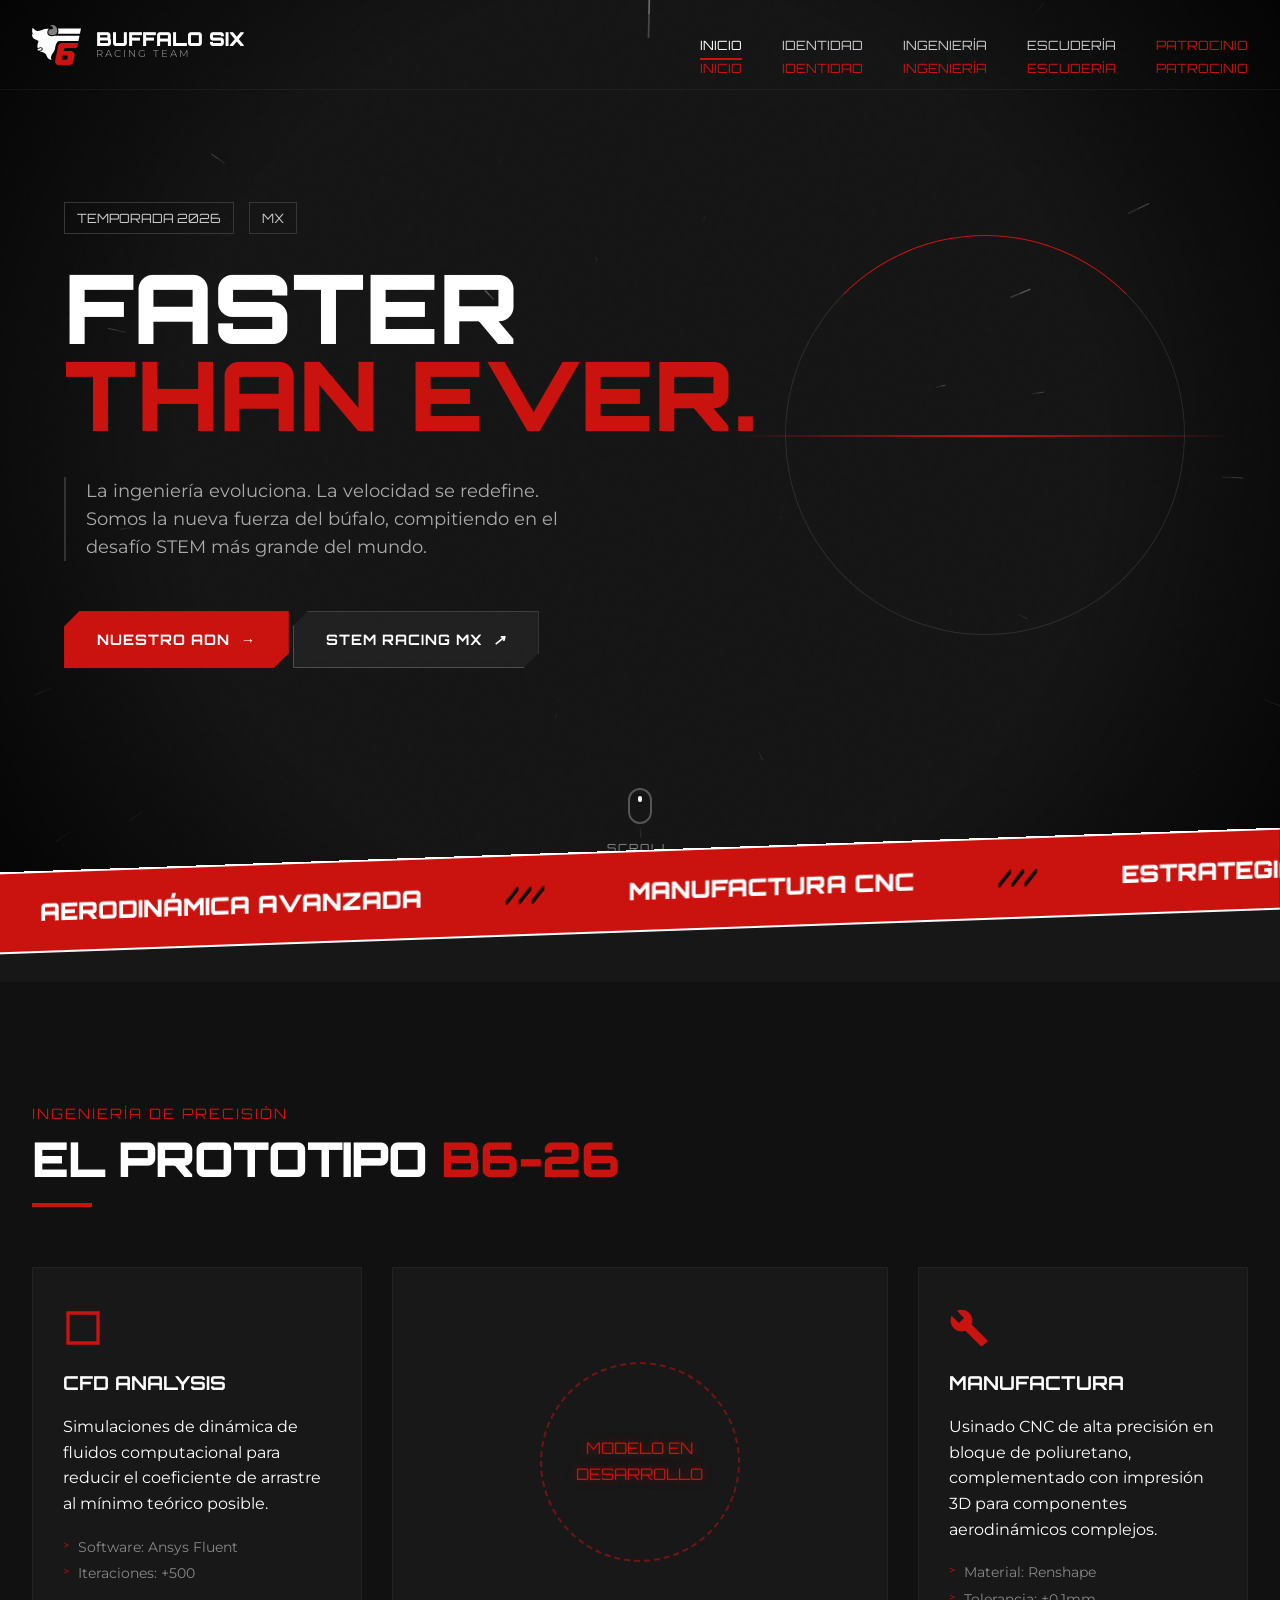
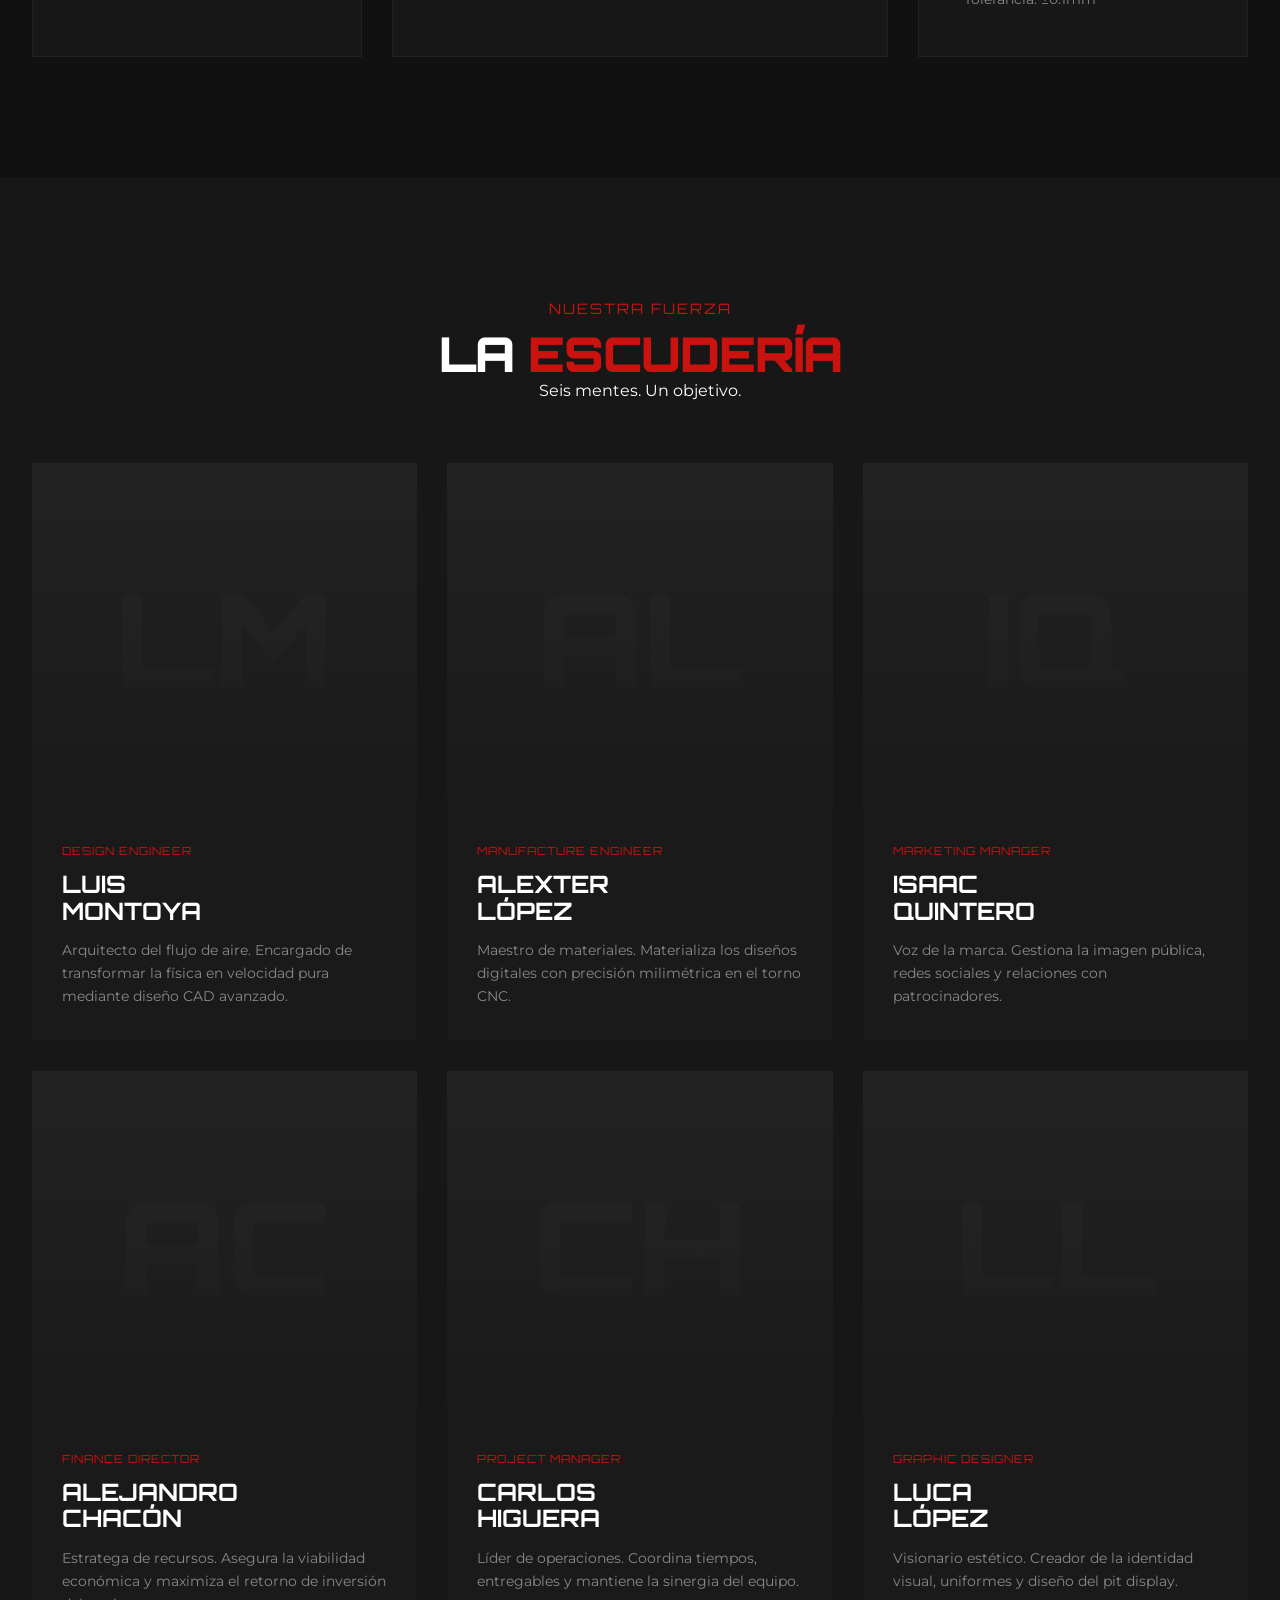
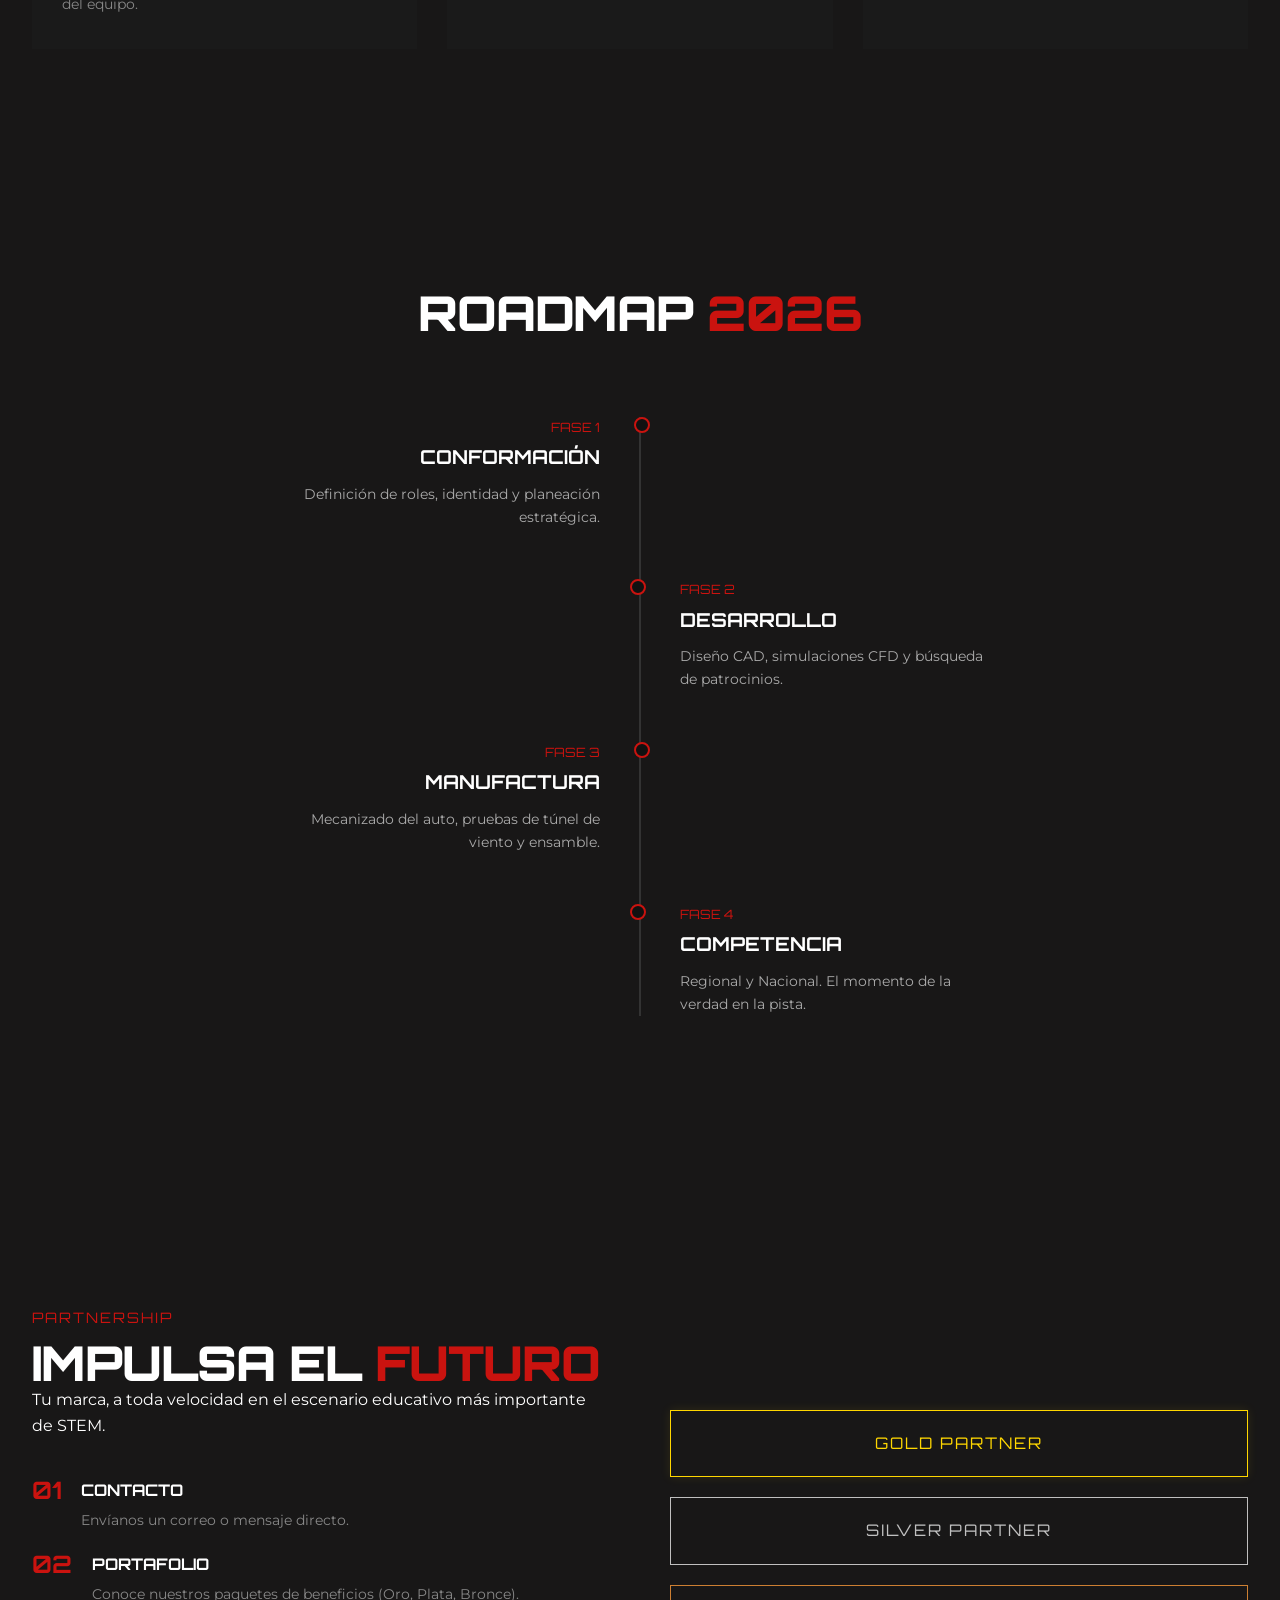
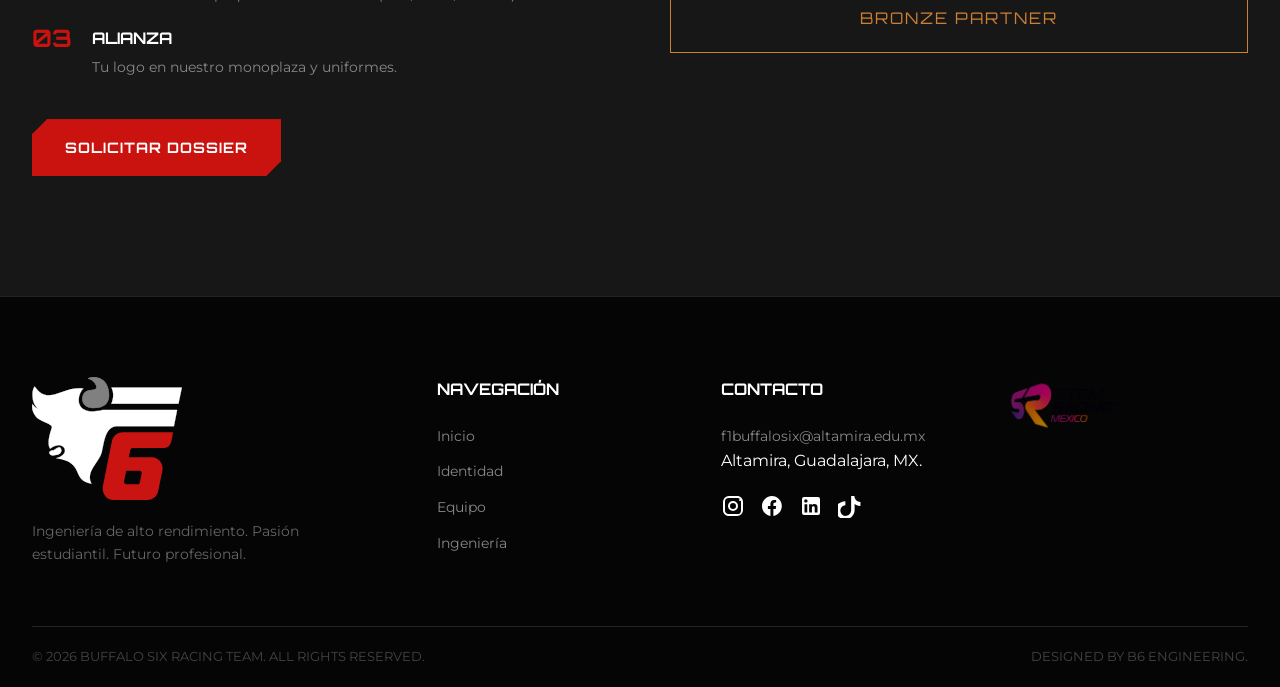
==== commit 2cb48b57: "Change greeting from 'Hello World' to 'Goodbye World'" ====
--- a/index.html
+++ b/index.html
@@ -4,481 +4,383 @@
     <meta charset="UTF-8">
     <meta name="viewport" content="width=device-width, initial-scale=1.0, maximum-scale=5.0, user-scalable=yes">
     <meta http-equiv="X-UA-Compatible" content="IE=edge">
-    <meta name="description" content="Buffalo Six Racing Team - Temporada 2026. Ingeniería de precisión, F1 in Schools México.">
-    <meta name="keywords" content="F1 in Schools, Racing, Engineering, Buffalo Six, 2026, STEM">
+    <meta name="description" content="Buffalo Six Racing Team - Temporada 2026. Ingeniería de precisión, velocidad y pasión. F1 in Schools México.">
+    <meta name="keywords" content="F1 in Schools, STEM, Racing, Buffalo Six, Ingeniería, Diseño, Patrocinio, México">
+    <meta name="author" content="Buffalo Six Engineering Team">
     <meta name="theme-color" content="#181717">
-    <title>Buffalo Six | 2026 Season</title>
-    
+
+    <title>Buffalo Six | Season 2026</title>
+
     <link rel="icon" type="image/svg+xml" href="Logo B6 Blanco Sin Fondo.svg">
     
+    <!-- Fuentes: Orbitron (Display/Tech) & Montserrat (Body/Modern) -->
     <link rel="preconnect" href="https://fonts.googleapis.com">
     <link rel="preconnect" href="https://fonts.gstatic.com" crossorigin>
-    <link href="https://fonts.googleapis.com/css2?family=Montserrat:wght@200;300;400;500;600;700;800&family=Orbitron:wght@400;500;600;700;800;900&family=Share+Tech+Mono&display=swap" rel="stylesheet">
+    <link href="https://fonts.googleapis.com/css2?family=Montserrat:wght@200;300;400;500;600;700;800&family=Orbitron:wght@400;500;700;800;900&display=swap" rel="stylesheet">
     
     <link rel="stylesheet" href="style.css">
 </head>
-<body class="loading">
-
-    <!-- Preloader System -->
+<body class="loading-state">
+
+    <!-- Preloader Avanzado -->
     <div id="preloader">
-        <div class="loader-content">
-            <div class="loader-logo-wrapper">
-                <img src="Logo B6 Blanco Sin Fondo.svg" alt="System Load" class="loader-logo">
+        <div class="loader-container">
+            <div class="loader-logo-wrap">
+                <img src="Logo B6 Blanco Sin Fondo.svg" alt="System Loading" class="loader-logo">
             </div>
             <div class="loader-status">
-                <span class="scramble-text">INITIALIZING SYSTEMS</span>
-                <span class="percentage">0%</span>
-            </div>
-            <div class="progress-track">
-                <div class="progress-bar"></div>
-            </div>
-            <div class="loader-grid"></div>
+                <span class="status-text" id="loading-text">INITIALIZING SYSTEMS</span>
+                <span class="status-percent">0%</span>
+            </div>
+            <div class="loader-bar-bg">
+                <div class="loader-bar-fill"></div>
+            </div>
+            <div class="loader-meta">
+                <span>SEASON 2026</span>
+                <span>VER 2.6.0</span>
+            </div>
         </div>
     </div>
 
-    <!-- Custom Cursor -->
-    <div class="cursor-dot"></div>
-    <div class="cursor-outline"></div>
-
-    <!-- Background Systems -->
-    <canvas id="bg-canvas"></canvas>
+    <!-- Fondo Interactivo -->
+    <canvas id="warp-canvas"></canvas>
     <div class="noise-overlay"></div>
     <div class="vignette"></div>
-    <div class="grid-lines">
-        <div class="line"></div>
-        <div class="line"></div>
-        <div class="line"></div>
-        <div class="line"></div>
-    </div>
-
-    <!-- Navigation -->
+
+    <!-- Navegación -->
     <nav class="navbar" id="navbar">
         <div class="container nav-container">
-            <a href="index.html" class="brand-logo" data-cursor="hover">
-                <img src="Logo B6 Blanco Sin Fondo.svg" alt="Buffalo Six" class="nav-img">
+            <a href="index.html" class="brand-logo">
+                <img src="Logo B6 Blanco Sin Fondo.svg" alt="Buffalo Six Logo" class="nav-img">
                 <div class="brand-info">
-                    <span class="brand-text">BUFFALO SIX</span>
-                    <span class="brand-sub">RACING TEAM</span>
+                    <span class="brand-name">BUFFALO SIX</span>
+                    <span class="brand-tag">RACING TEAM</span>
                 </div>
             </a>
             
             <div class="nav-right">
                 <ul class="nav-menu">
-                    <li class="nav-item">
-                        <a href="index.html" class="nav-link active" data-cursor="hover">
-                            <span class="nav-num">01</span> INICIO
-                        </a>
-                    </li>
-                    <li class="nav-item">
-                        <a href="identity.html" class="nav-link" data-cursor="hover">
-                            <span class="nav-num">02</span> IDENTIDAD
-                        </a>
-                    </li>
-                    <li class="nav-item">
-                        <a href="#tech" class="nav-link" data-cursor="hover">
-                            <span class="nav-num">03</span> INGENIERÍA
-                        </a>
-                    </li>
-                    <li class="nav-item">
-                        <a href="#team" class="nav-link" data-cursor="hover">
-                            <span class="nav-num">04</span> ESCUDERÍA
-                        </a>
-                    </li>
-                    <li class="nav-item">
-                        <a href="#sponsors" class="nav-link highlight" data-cursor="hover">
-                            <span class="nav-num">05</span> PATROCINIO
-                        </a>
-                    </li>
+                    <li class="nav-item"><a href="index.html" class="nav-link active" data-text="INICIO">INICIO</a></li>
+                    <li class="nav-item"><a href="identity.html" class="nav-link" data-text="IDENTIDAD">IDENTIDAD</a></li>
+                    <li class="nav-item"><a href="#specs" class="nav-link" data-text="INGENIERÍA">INGENIERÍA</a></li>
+                    <li class="nav-item"><a href="#team" class="nav-link" data-text="ESCUDERÍA">ESCUDERÍA</a></li>
+                    <li class="nav-item"><a href="#sponsors" class="nav-link highlight" data-text="PATROCINIO">PATROCINIO</a></li>
                 </ul>
                 
-                <div class="hamburger" id="hamburger" data-cursor="hover">
-                    <div class="hamburger-box">
+                <div class="hamburger-wrap">
+                    <div class="hamburger" id="hamburger">
                         <span class="line line-1"></span>
                         <span class="line line-2"></span>
-                        <span class="line line-3"></span>
                     </div>
                 </div>
             </div>
         </div>
     </nav>
 
-    <!-- Mobile Menu -->
-    <div class="mobile-nav-overlay" id="mobile-nav">
-        <div class="mobile-grid-bg"></div>
-        <div class="mobile-nav-content">
-            <a href="index.html" class="mobile-link active">INICIO <span class="arr">→</span></a>
-            <a href="identity.html" class="mobile-link">IDENTIDAD <span class="arr">→</span></a>
-            <a href="#tech" class="mobile-link">INGENIERÍA <span class="arr">→</span></a>
-            <a href="#team" class="mobile-link">ESCUDERÍA <span class="arr">→</span></a>
-            <a href="#sponsors" class="mobile-link text-red">PATROCINIO <span class="arr">→</span></a>
-        </div>
-        <div class="mobile-footer">
-            <span>SEASON 2026</span>
-            <span>MX</span>
+    <!-- Menú Móvil -->
+    <div class="mobile-menu-overlay" id="mobile-nav">
+        <div class="menu-backdrop"></div>
+        <div class="mobile-menu-content">
+            <nav class="mobile-nav-links">
+                <a href="index.html" class="mobile-link"><span>01.</span> INICIO</a>
+                <a href="identity.html" class="mobile-link"><span>02.</span> IDENTIDAD</a>
+                <a href="#specs" class="mobile-link"><span>03.</span> INGENIERÍA</a>
+                <a href="#team" class="mobile-link"><span>04.</span> ESCUDERÍA</a>
+                <a href="#sponsors" class="mobile-link highlight"><span>05.</span> PATROCINIO</a>
+            </nav>
+            <div class="mobile-menu-footer">
+                <p>SEASON 2026 / MEXICO</p>
+                <div class="mobile-socials">
+                    <a href="https://instagram.com/f1buffalosix">IG</a>
+                    <a href="https://linkedin.com/in/buffalo-six-racing-team">LN</a>
+                </div>
+            </div>
         </div>
     </div>
 
-    <main>
+    <main id="main-content">
+        
         <!-- Hero Section -->
         <header id="hero" class="section hero-section">
             <div class="container hero-container">
-                <div class="hero-content">
-                    <div class="season-badge" data-reveal="fade-down">
-                        <span class="status-dot"></span> SEASON 2026
+                <div class="hero-text-content">
+                    <div class="hero-meta" data-reveal="fade-down">
+                        <span class="season-badge">TEMPORADA 2026</span>
+                        <span class="location-badge">MX</span>
                     </div>
                     
-                    <h1 class="hero-title" data-reveal="fade-up">
-                        <div class="title-row">
-                            <span class="outline-text">FASTER</span>
-                        </div>
-                        <div class="title-row">
-                            <span class="solid-text text-red">THAN EVER</span>
-                        </div>
+                    <h1 class="hero-title">
+                        <div class="title-line" data-reveal="slide-up" data-delay="100">FASTER</div>
+                        <div class="title-line text-red" data-reveal="slide-up" data-delay="200">THAN EVER<span class="dot">.</span></div>
                     </h1>
                     
-                    <div class="hero-desc-wrapper" data-reveal="fade-up" data-delay="200">
-                        <p class="hero-subtitle scramble-text">
-                            La ingeniería evoluciona. La velocidad se redefine. Somos la nueva fuerza del búfalo.
-                        </p>
-                    </div>
-
-                    <div class="hero-actions" data-reveal="fade-up" data-delay="400">
-                        <a href="identity.html" class="btn btn-primary" data-cursor="hover">
-                            <span class="btn-content">
-                                <span class="btn-text">EXPLORAR ADN</span>
-                                <span class="btn-icon">→</span>
-                            </span>
-                            <div class="btn-glitch"></div>
+                    <p class="hero-description" data-reveal="fade-up" data-delay="400">
+                        La ingeniería evoluciona. La velocidad se redefine. 
+                        Somos la nueva fuerza del búfalo, compitiendo en el desafío STEM más grande del mundo.
+                    </p>
+                    
+                    <div class="hero-cta-group" data-reveal="fade-up" data-delay="600">
+                        <a href="identity.html" class="btn btn-primary magnetic-btn">
+                            <span class="btn-content">NUESTRO ADN <i class="arrow-right">→</i></span>
                         </a>
-                        <a href="https://stemracing.mx/" target="_blank" class="btn btn-outline" data-cursor="hover">
-                            <span class="btn-content">
-                                <span class="btn-text">STEM RACING MX</span>
-                                <span class="btn-icon">↗</span>
-                            </span>
+                        <a href="https://stemracing.mx/" target="_blank" class="btn btn-glass magnetic-btn">
+                            <span class="btn-content">STEM RACING MX <i class="external-icon">↗</i></span>
                         </a>
                     </div>
                 </div>
 
-                <div class="hero-stats">
-                    <div class="stat-box">
-                        <span class="stat-val">0.98</span>
-                        <span class="stat-lbl">AERO COEFF</span>
-                    </div>
-                    <div class="stat-box">
-                        <span class="stat-val">1050</span>
-                        <span class="stat-lbl">GRAMS</span>
-                    </div>
-                    <div class="stat-box">
-                        <span class="stat-val">20ms</span>
-                        <span class="stat-lbl">REACTION</span>
-                    </div>
-                </div>
-            </div>
-            
-            <div class="scroll-wrapper">
-                <span class="scroll-txt">SCROLL TO START</span>
-                <div class="scroll-line"></div>
+                <div class="hero-visual-abstract">
+                    <!-- Elementos decorativos animados SVG -->
+                    <div class="hud-circle"></div>
+                    <div class="hud-lines"></div>
+                </div>
+            </div>
+
+            <div class="scroll-down-indicator">
+                <span class="mouse-icon"></span>
+                <span class="scroll-txt">SCROLL</span>
             </div>
         </header>
 
-        <!-- Timeline Section -->
-        <section id="legacy" class="section legacy-section">
+        <!-- Stats / Introduction -->
+        <section class="section stats-ticker-section">
+            <div class="ticker-wrap">
+                <div class="ticker">
+                    <div class="ticker-item">AERODINÁMICA AVANZADA</div>
+                    <div class="ticker-item separator">///</div>
+                    <div class="ticker-item">MANUFACTURA CNC</div>
+                    <div class="ticker-item separator">///</div>
+                    <div class="ticker-item">ESTRATEGIA FINANCIERA</div>
+                    <div class="ticker-item separator">///</div>
+                    <div class="ticker-item">IDENTIDAD VISUAL</div>
+                    <div class="ticker-item separator">///</div>
+                    <div class="ticker-item">GESTIÓN DE PROYECTOS</div>
+                    <div class="ticker-item separator">///</div>
+                    <div class="ticker-item">AERODINÁMICA AVANZADA</div>
+                    <div class="ticker-item separator">///</div>
+                    <div class="ticker-item">MANUFACTURA CNC</div>
+                    <div class="ticker-item separator">///</div>
+                </div>
+            </div>
+        </section>
+
+        <!-- Engineering / Specs Section -->
+        <section id="specs" class="section specs-section">
             <div class="container">
                 <div class="section-header">
-                    <span class="section-tag">HISTORIA</span>
-                    <h2 class="section-title">NUESTRO <span class="text-red">LEGADO</span></h2>
-                </div>
-
-                <div class="timeline-container">
-                    <div class="timeline-line"></div>
-                    
-                    <div class="timeline-item" data-reveal="fade-right">
-                        <div class="timeline-dot"></div>
-                        <div class="timeline-date">2024</div>
-                        <div class="timeline-content">
-                            <h3>EL ORIGEN</h3>
-                            <p>Nace Buffalo Six en Altamira. Primera participación estableciendo las bases de la ingeniería y marketing.</p>
-                        </div>
-                    </div>
-
-                    <div class="timeline-item" data-reveal="fade-left">
-                        <div class="timeline-dot"></div>
-                        <div class="timeline-date">2025</div>
-                        <div class="timeline-content">
-                            <h3>CONSOLIDACIÓN</h3>
-                            <p>El equipo logra reconocimiento regional. Se perfecciona la identidad visual y técnica.</p>
-                        </div>
-                    </div>
-
-                    <div class="timeline-item highlight" data-reveal="fade-right">
-                        <div class="timeline-dot"></div>
-                        <div class="timeline-date text-red">2026</div>
-                        <div class="timeline-content">
-                            <h3>NUEVA ERA</h3>
-                            <p>Cambio generacional completo. Nuevas mentes, tecnología avanzada y un objetivo claro: el campeonato nacional.</p>
-                        </div>
+                    <span class="section-subtitle">INGENIERÍA DE PRECISIÓN</span>
+                    <h2 class="section-title">EL PROTOTIPO <span class="text-red">B6-26</span></h2>
+                    <div class="title-separator"></div>
+                </div>
+
+                <div class="specs-grid">
+                    <div class="spec-card" data-reveal="fade-right">
+                        <div class="spec-icon">
+                            <svg viewBox="0 0 24 24"><path fill="currentColor" d="M2,2V22H22V2H2M20,20H4V4H20V20Z"/></svg>
+                        </div>
+                        <h3>CFD ANALYSIS</h3>
+                        <p>Simulaciones de dinámica de fluidos computacional para reducir el coeficiente de arrastre al mínimo teórico posible.</p>
+                        <ul class="tech-list">
+                            <li>Software: Ansys Fluent</li>
+                            <li>Iteraciones: +500</li>
+                        </ul>
+                    </div>
+
+                    <div class="spec-card main-spec" data-reveal="zoom-in">
+                        <div class="hologram-placeholder">
+                            <div class="holo-circle spin"></div>
+                            <div class="holo-text">MODELO EN<br>DESARROLLO</div>
+                        </div>
+                    </div>
+
+                    <div class="spec-card" data-reveal="fade-left">
+                        <div class="spec-icon">
+                            <svg viewBox="0 0 24 24"><path fill="currentColor" d="M22.7 19L13.6 9.9C14.5 7.6 14 4.9 12.1 3C10.1 1 7.1 0.6 4.7 1.7L9 6L6 9L1.6 4.7C0.4 7.1 0.9 10.1 2.9 12.1C4.8 14 7.5 14.5 9.8 13.6L18.9 22.7C19.3 23.1 19.9 23.1 20.3 22.7L22.6 20.4C23.1 20 23.1 19.3 22.7 19Z"/></svg>
+                        </div>
+                        <h3>MANUFACTURA</h3>
+                        <p>Usinado CNC de alta precisión en bloque de poliuretano, complementado con impresión 3D para componentes aerodinámicos complejos.</p>
+                        <ul class="tech-list">
+                            <li>Material: Renshape</li>
+                            <li>Tolerancia: ±0.1mm</li>
+                        </ul>
                     </div>
                 </div>
             </div>
         </section>
 
-        <!-- Tech Specs Section -->
-        <section id="tech" class="section tech-section">
-            <div class="tech-grid-bg"></div>
+        <!-- Team Section -->
+        <section id="team" class="section team-section">
+            <div class="bg-pattern-dots"></div>
             <div class="container">
                 <div class="section-header center">
-                    <span class="section-tag">INGENIERÍA</span>
-                    <h2 class="section-title">PRECISIÓN <span class="text-red">TÉCNICA</span></h2>
-                </div>
-
-                <div class="tech-interface" data-reveal="zoom-in">
-                    <!-- Placeholder Visual for Car -->
-                    <div class="car-wireframe-container">
-                        <div class="car-placeholder-visual">
-                            <div class="tech-circle-anim"></div>
-                            <span class="visual-text">B6-26 CHASSIS</span>
-                        </div>
-                        
-                        <!-- Hotspots -->
-                        <div class="hotspot hs-1" data-cursor="hover">
-                            <div class="hs-point"></div>
-                            <div class="hs-tooltip">
-                                <h4>ALERÓN DELANTERO</h4>
-                                <p>Diseño multi-elemento para maximizar downforce.</p>
-                            </div>
-                        </div>
-                        
-                        <div class="hotspot hs-2" data-cursor="hover">
-                            <div class="hs-point"></div>
-                            <div class="hs-tooltip">
-                                <h4>CUERPO PRINCIPAL</h4>
-                                <p>Poliuretano de alta densidad maquinado en CNC.</p>
-                            </div>
-                        </div>
-                        
-                        <div class="hotspot hs-3" data-cursor="hover">
-                            <div class="hs-point"></div>
-                            <div class="hs-tooltip">
-                                <h4>SISTEMA DE RODAMIENTO</h4>
-                                <p>Cerámica híbrida para mínima fricción.</p>
-                            </div>
-                        </div>
-                    </div>
-
-                    <div class="tech-data-panel">
-                        <div class="data-row">
-                            <span>MATERIAL</span>
-                            <span class="data-val text-red">POLYURETHANE</span>
-                        </div>
-                        <div class="data-row">
-                            <span>MACHINING</span>
-                            <span class="data-val">5-AXIS CNC</span>
-                        </div>
-                        <div class="data-row">
-                            <span>CFD ITERATIONS</span>
-                            <span class="data-val">500+</span>
-                        </div>
-                        <div class="data-bar-group">
-                            <span>DRAG REDUCTION</span>
-                            <div class="tech-bar"><div class="fill" style="width: 92%"></div></div>
-                        </div>
-                    </div>
+                    <span class="section-subtitle">NUESTRA FUERZA</span>
+                    <h2 class="section-title">LA <span class="text-red">ESCUDERÍA</span></h2>
+                    <p class="section-desc">Seis mentes. Un objetivo.</p>
+                </div>
+
+                <div class="team-grid">
+                    <!-- Cards de Miembros con estructura mejorada -->
+                    <article class="member-card" data-reveal="fade-up">
+                        <div class="member-visual">
+                            <div class="member-overlay"></div>
+                            <span class="member-initials">LM</span>
+                        </div>
+                        <div class="member-content">
+                            <span class="member-role">DESIGN ENGINEER</span>
+                            <h3 class="member-name">LUIS<br>MONTOYA</h3>
+                            <p class="member-bio">Arquitecto del flujo de aire. Encargado de transformar la física en velocidad pura mediante diseño CAD avanzado.</p>
+                        </div>
+                    </article>
+
+                    <article class="member-card" data-reveal="fade-up" data-delay="100">
+                        <div class="member-visual">
+                            <div class="member-overlay"></div>
+                            <span class="member-initials">AL</span>
+                        </div>
+                        <div class="member-content">
+                            <span class="member-role">MANUFACTURE ENGINEER</span>
+                            <h3 class="member-name">ALEXTER<br>LÓPEZ</h3>
+                            <p class="member-bio">Maestro de materiales. Materializa los diseños digitales con precisión milimétrica en el torno CNC.</p>
+                        </div>
+                    </article>
+
+                    <article class="member-card" data-reveal="fade-up" data-delay="200">
+                        <div class="member-visual">
+                            <div class="member-overlay"></div>
+                            <span class="member-initials">IQ</span>
+                        </div>
+                        <div class="member-content">
+                            <span class="member-role">MARKETING MANAGER</span>
+                            <h3 class="member-name">ISAAC<br>QUINTERO</h3>
+                            <p class="member-bio">Voz de la marca. Gestiona la imagen pública, redes sociales y relaciones con patrocinadores.</p>
+                        </div>
+                    </article>
+
+                    <article class="member-card" data-reveal="fade-up" data-delay="0">
+                        <div class="member-visual">
+                            <div class="member-overlay"></div>
+                            <span class="member-initials">AC</span>
+                        </div>
+                        <div class="member-content">
+                            <span class="member-role">FINANCE DIRECTOR</span>
+                            <h3 class="member-name">ALEJANDRO<br>CHACÓN</h3>
+                            <p class="member-bio">Estratega de recursos. Asegura la viabilidad económica y maximiza el retorno de inversión del equipo.</p>
+                        </div>
+                    </article>
+
+                    <article class="member-card" data-reveal="fade-up" data-delay="100">
+                        <div class="member-visual">
+                            <div class="member-overlay"></div>
+                            <span class="member-initials">CH</span>
+                        </div>
+                        <div class="member-content">
+                            <span class="member-role">PROJECT MANAGER</span>
+                            <h3 class="member-name">CARLOS<br>HIGUERA</h3>
+                            <p class="member-bio">Líder de operaciones. Coordina tiempos, entregables y mantiene la sinergia del equipo.</p>
+                        </div>
+                    </article>
+
+                    <article class="member-card" data-reveal="fade-up" data-delay="200">
+                        <div class="member-visual">
+                            <div class="member-overlay"></div>
+                            <span class="member-initials">LL</span>
+                        </div>
+                        <div class="member-content">
+                            <span class="member-role">GRAPHIC DESIGNER</span>
+                            <h3 class="member-name">LUCA<br>LÓPEZ</h3>
+                            <p class="member-bio">Visionario estético. Creador de la identidad visual, uniformes y diseño del pit display.</p>
+                        </div>
+                    </article>
                 </div>
             </div>
         </section>
 
-        <!-- Team Section -->
-        <section id="team" class="section team-section">
+        <!-- Roadmap / Timeline -->
+        <section class="section roadmap-section">
             <div class="container">
-                <div class="section-header">
-                    <span class="section-tag">ROSTER</span>
-                    <h2 class="section-title">LA <span class="text-red">ESCUDERÍA</span></h2>
-                </div>
-
-                <div class="team-grid">
-                    <!-- Luis -->
-                    <div class="member-card" data-reveal="fade-up">
-                        <div class="member-photo-area">
-                            <div class="initials-bg">LM</div>
-                            <div class="member-overlay"></div>
-                        </div>
-                        <div class="member-content">
-                            <div class="member-header">
-                                <span class="role">DESIGN ENGINEER</span>
-                                <h3 class="name">LUIS<br>MONTOYA</h3>
-                            </div>
-                            <div class="member-bio">
-                                <p>Arquitecto del flujo de aire. Encargado de transformar las físicas en velocidad pura.</p>
-                            </div>
-                            <div class="member-stats">
-                                <span>CAD</span>
-                                <span>CFD</span>
-                                <span>AERO</span>
-                            </div>
-                        </div>
-                    </div>
-
-                    <!-- Alexter -->
-                    <div class="member-card" data-reveal="fade-up" data-delay="100">
-                        <div class="member-photo-area">
-                            <div class="initials-bg">AL</div>
-                            <div class="member-overlay"></div>
-                        </div>
-                        <div class="member-content">
-                            <div class="member-header">
-                                <span class="role">MANUFACTURE ENGINEER</span>
-                                <h3 class="name">ALEXTER<br>LÓPEZ</h3>
-                            </div>
-                            <div class="member-bio">
-                                <p>Maestro de la precisión. Materializa los diseños digitales con tolerancias de micras.</p>
-                            </div>
-                            <div class="member-stats">
-                                <span>CAM</span>
-                                <span>CNC</span>
-                                <span>R&D</span>
-                            </div>
-                        </div>
-                    </div>
-
-                    <!-- Isaac -->
-                    <div class="member-card" data-reveal="fade-up" data-delay="200">
-                        <div class="member-photo-area">
-                            <div class="initials-bg">IQ</div>
-                            <div class="member-overlay"></div>
-                        </div>
-                        <div class="member-content">
-                            <div class="member-header">
-                                <span class="role">MARKETING MANAGER</span>
-                                <h3 class="name">ISAAC<br>QUINTERO</h3>
-                            </div>
-                            <div class="member-bio">
-                                <p>La voz de la marca. Estratega de comunicación y gestión de patrocinadores.</p>
-                            </div>
-                            <div class="member-stats">
-                                <span>PR</span>
-                                <span>SOCIAL</span>
-                                <span>BIZ</span>
-                            </div>
-                        </div>
-                    </div>
-
-                    <!-- Alejandro -->
-                    <div class="member-card" data-reveal="fade-up">
-                        <div class="member-photo-area">
-                            <div class="initials-bg">AC</div>
-                            <div class="member-overlay"></div>
-                        </div>
-                        <div class="member-content">
-                            <div class="member-header">
-                                <span class="role">FINANCE DIRECTOR</span>
-                                <h3 class="name">ALEJANDRO<br>CHACÓN</h3>
-                            </div>
-                            <div class="member-bio">
-                                <p>Guardián de los recursos. Asegura la viabilidad y rentabilidad del proyecto.</p>
-                            </div>
-                            <div class="member-stats">
-                                <span>ROI</span>
-                                <span>BUDGET</span>
-                                <span>MGMT</span>
-                            </div>
-                        </div>
-                    </div>
-
-                    <!-- Carlos -->
-                    <div class="member-card" data-reveal="fade-up" data-delay="100">
-                        <div class="member-photo-area">
-                            <div class="initials-bg">CH</div>
-                            <div class="member-overlay"></div>
-                        </div>
-                        <div class="member-content">
-                            <div class="member-header">
-                                <span class="role">PROJECT MANAGER</span>
-                                <h3 class="name">CARLOS<br>HIGUERA</h3>
-                            </div>
-                            <div class="member-bio">
-                                <p>El eje central. Sincroniza talentos y tiempos para cruzar la meta.</p>
-                            </div>
-                            <div class="member-stats">
-                                <span>LEAD</span>
-                                <span>PLAN</span>
-                                <span>ORG</span>
-                            </div>
-                        </div>
-                    </div>
-
-                    <!-- Luca -->
-                    <div class="member-card" data-reveal="fade-up" data-delay="200">
-                        <div class="member-photo-area">
-                            <div class="initials-bg">LL</div>
-                            <div class="member-overlay"></div>
-                        </div>
-                        <div class="member-content">
-                            <div class="member-header">
-                                <span class="role">GRAPHIC DESIGNER</span>
-                                <h3 class="name">LUCA<br>LÓPEZ</h3>
-                            </div>
-                            <div class="member-bio">
-                                <p>Visionario estético. Crea la identidad visual agresiva y elegante del equipo.</p>
-                            </div>
-                            <div class="member-stats">
-                                <span>UX/UI</span>
-                                <span>BRAND</span>
-                                <span>ART</span>
-                            </div>
+                <h2 class="section-title center mb-large">ROADMAP <span class="text-red">2026</span></h2>
+                <div class="timeline">
+                    <div class="timeline-item" data-reveal="fade-left">
+                        <div class="timeline-content">
+                            <span class="phase">FASE 1</span>
+                            <h3>CONFORMACIÓN</h3>
+                            <p>Definición de roles, identidad y planeación estratégica.</p>
+                        </div>
+                    </div>
+                    <div class="timeline-item" data-reveal="fade-right">
+                        <div class="timeline-content">
+                            <span class="phase">FASE 2</span>
+                            <h3>DESARROLLO</h3>
+                            <p>Diseño CAD, simulaciones CFD y búsqueda de patrocinios.</p>
+                        </div>
+                    </div>
+                    <div class="timeline-item" data-reveal="fade-left">
+                        <div class="timeline-content">
+                            <span class="phase">FASE 3</span>
+                            <h3>MANUFACTURA</h3>
+                            <p>Mecanizado del auto, pruebas de túnel de viento y ensamble.</p>
+                        </div>
+                    </div>
+                    <div class="timeline-item highlight" data-reveal="fade-right">
+                        <div class="timeline-content">
+                            <span class="phase">FASE 4</span>
+                            <h3>COMPETENCIA</h3>
+                            <p>Regional y Nacional. El momento de la verdad en la pista.</p>
                         </div>
                     </div>
                 </div>
             </div>
         </section>
 
-        <!-- Sponsors Section -->
-        <section id="sponsors" class="section sponsor-section">
+        <!-- Sponsorship Section -->
+        <section id="sponsors" class="section sponsorship-section">
             <div class="container">
                 <div class="sponsor-layout">
                     <div class="sponsor-text" data-reveal="fade-right">
-                        <span class="section-tag">PARTNERS</span>
-                        <h2 class="section-title">IMPULSA LA <span class="text-red">VELOCIDAD</span></h2>
-                        <p class="sponsor-desc">
-                            Tu marca en el escenario STEM más importante. Ofrecemos exposición de alto impacto, deducibilidad fiscal y asociación con innovación tecnológica.
-                        </p>
+                        <span class="section-subtitle">PARTNERSHIP</span>
+                        <h2 class="section-title">IMPULSA EL <span class="text-red">FUTURO</span></h2>
+                        <p class="lead">Tu marca, a toda velocidad en el escenario educativo más importante de STEM.</p>
                         
-                        <div class="sponsor-tiers">
-                            <div class="tier">
-                                <div class="tier-head platinum">PLATINUM</div>
-                                <p>Presencia dominante en el auto y uniformes.</p>
-                            </div>
-                            <div class="tier">
-                                <div class="tier-head gold">GOLD</div>
-                                <p>Visibilidad estratégica en zonas clave.</p>
-                            </div>
-                            <div class="tier">
-                                <div class="tier-head silver">SILVER</div>
-                                <p>Apoyo esencial con presencia en pit display.</p>
-                            </div>
-                        </div>
-
-                        <a href="mailto:f1buffalosix@altamira.edu.mx" class="btn btn-primary" data-cursor="hover">
-                            <span class="btn-text">SOLICITAR MEDIA KIT</span>
+                        <div class="sponsor-steps">
+                            <div class="step-row">
+                                <div class="step-num">01</div>
+                                <div class="step-desc">
+                                    <h4>CONTACTO</h4>
+                                    <p>Envíanos un correo o mensaje directo.</p>
+                                </div>
+                            </div>
+                            <div class="step-row">
+                                <div class="step-num">02</div>
+                                <div class="step-desc">
+                                    <h4>PORTAFOLIO</h4>
+                                    <p>Conoce nuestros paquetes de beneficios (Oro, Plata, Bronce).</p>
+                                </div>
+                            </div>
+                            <div class="step-row">
+                                <div class="step-num">03</div>
+                                <div class="step-desc">
+                                    <h4>ALIANZA</h4>
+                                    <p>Tu logo en nuestro monoplaza y uniformes.</p>
+                                </div>
+                            </div>
+                        </div>
+
+                        <a href="mailto:f1buffalosix@altamira.edu.mx" class="btn btn-primary mt-medium">
+                            SOLICITAR DOSSIER
                         </a>
                     </div>
 
-                    <div class="sponsor-steps" data-reveal="fade-left">
-                        <div class="step-card">
-                            <span class="step-num">01</span>
-                            <h4>CONTACTO</h4>
-                            <p>Envía tu interés oficial.</p>
-                        </div>
-                        <div class="step-line"></div>
-                        <div class="step-card">
-                            <span class="step-num">02</span>
-                            <h4>PROPUESTA</h4>
-                            <p>Análisis de ROI y beneficios.</p>
-                        </div>
-                        <div class="step-line"></div>
-                        <div class="step-card">
-                            <span class="step-num">03</span>
-                            <h4>FIRMA</h4>
-                            <p>Tu logo en nuestro monoplaza.</p>
+                    <div class="sponsor-visual center" data-reveal="fade-left">
+                        <div class="sponsor-badge-container">
+                            <div class="sponsor-badge gold">
+                                <span>GOLD PARTNER</span>
+                            </div>
+                            <div class="sponsor-badge silver">
+                                <span>SILVER PARTNER</span>
+                            </div>
+                            <div class="sponsor-badge bronze">
+                                <span>BRONZE PARTNER</span>
+                            </div>
                         </div>
                     </div>
                 </div>
@@ -487,44 +389,53 @@
 
         <!-- Footer -->
         <footer class="footer">
-            <div class="footer-bg-grid"></div>
             <div class="container">
                 <div class="footer-top">
                     <div class="footer-brand">
-                        <img src="Logo B6 Blanco Sin Fondo.svg" alt="Footer Logo" class="footer-logo">
-                        <p class="footer-slogan scramble-text">FASTER THAN EVER.</p>
+                        <img src="Logo B6 Blanco Sin Fondo.svg" alt="Buffalo Six">
+                        <p>Ingeniería de alto rendimiento. Pasión estudiantil. Futuro profesional.</p>
                     </div>
                     
                     <div class="footer-nav">
                         <h4>NAVEGACIÓN</h4>
                         <ul>
-                            <li><a href="index.html" data-cursor="hover">Inicio</a></li>
-                            <li><a href="identity.html" data-cursor="hover">Identidad</a></li>
-                            <li><a href="#team" data-cursor="hover">Equipo</a></li>
-                            <li><a href="#sponsors" data-cursor="hover">Sponsors</a></li>
+                            <li><a href="index.html">Inicio</a></li>
+                            <li><a href="identity.html">Identidad</a></li>
+                            <li><a href="#team">Equipo</a></li>
+                            <li><a href="#specs">Ingeniería</a></li>
                         </ul>
                     </div>
-                    
+
                     <div class="footer-contact">
                         <h4>CONTACTO</h4>
-                        <a href="mailto:f1buffalosix@altamira.edu.mx" class="contact-link" data-cursor="hover">f1buffalosix@altamira.edu.mx</a>
-                        <p>Guadalajara, Jalisco, México</p>
-                    </div>
-                    
-                    <div class="footer-social">
-                        <h4>SÍGUENOS</h4>
-                        <div class="social-icons">
-                            <a href="https://www.instagram.com/f1buffalosix/" target="_blank" class="s-icon" data-cursor="hover">IG</a>
-                            <a href="https://www.linkedin.com/in/buffalo-six-racing-team/?originalSubdomain=mx" target="_blank" class="s-icon" data-cursor="hover">IN</a>
-                            <a href="https://www.facebook.com/profile.php?id=61553670977396" target="_blank" class="s-icon" data-cursor="hover">FB</a>
-                            <a href="https://www.tiktok.com/@f1buffalosix" target="_blank" class="s-icon" data-cursor="hover">TK</a>
-                        </div>
-                    </div>
-                </div>
-                
+                        <a href="mailto:f1buffalosix@altamira.edu.mx" class="contact-link">f1buffalosix@altamira.edu.mx</a>
+                        <p>Altamira, Guadalajara, MX.</p>
+                        <div class="social-icons-footer">
+                            <a href="https://instagram.com/f1buffalosix" target="_blank" aria-label="Instagram">
+                                <svg viewBox="0 0 24 24"><path fill="currentColor" d="M7.8,2H16.2C19.4,2 22,4.6 22,7.8V16.2A5.8,5.8 0 0,1 16.2,22H7.8C4.6,22 2,19.4 2,16.2V7.8A5.8,5.8 0 0,1 7.8,2M7.6,4A3.6,3.6 0 0,0 4,7.6V16.4C4,18.39 5.61,20 7.6,20H16.4A3.6,3.6 0 0,0 20,16.4V7.6C20,5.61 18.39,4 16.4,4H7.6M12,7A5,5 0 0,1 17,12A5,5 0 0,1 12,17A5,5 0 0,1 7,12A5,5 0 0,1 12,7M12,9A3,3 0 0,0 9,12A3,3 0 0,0 12,15A3,3 0 0,0 15,12A3,3 0 0,0 12,9M19,5A1,1 0 0,1 20,6A1,1 0 0,1 19,7A1,1 0 0,1 18,6A1,1 0 0,1 19,5Z" /></svg>
+                            </a>
+                            <a href="https://www.facebook.com/profile.php?id=61553670977396" target="_blank" aria-label="Facebook">
+                                <svg viewBox="0 0 24 24"><path fill="currentColor" d="M12 2.04C6.5 2.04 2 6.53 2 12.06C2 17.06 5.66 21.21 10.44 21.96V14.96H7.9V12.06H10.44V9.85C10.44 7.34 11.93 5.96 14.15 5.96C15.21 5.96 16.12 6.04 16.12 6.04V8.51H15.01C13.77 8.51 13.38 9.28 13.38 10.07V12.06H16.16L15.72 14.96H13.38V21.96C18.16 21.21 21.82 17.06 21.82 12.06C21.82 6.53 17.32 2.04 12 2.04Z" /></svg>
+                            </a>
+                            <a href="https://www.linkedin.com/in/buffalo-six-racing-team/?originalSubdomain=mx" target="_blank" aria-label="LinkedIn">
+                                <svg viewBox="0 0 24 24"><path fill="currentColor" d="M19 3A2 2 0 0 1 21 5V19A2 2 0 0 1 19 21H5A2 2 0 0 1 3 19V5A2 2 0 0 1 5 3H19M18.5 18.5V13.2A3.26 3.26 0 0 0 15.24 9.94C14.39 9.94 13.4 10.46 12.92 11.24V10.13H10.13V18.5H12.92V13.57C12.92 12.8 13.54 12.17 14.31 12.17A1.4 1.4 0 0 1 15.71 13.57V18.5H18.5M6.88 8.56A1.68 1.68 0 0 0 8.56 6.88C8.56 5.95 7.81 5.19 6.88 5.19A1.69 1.69 0 0 0 5.19 6.88C5.19 7.81 5.95 8.56 6.88 8.56M8.27 18.5V10.13H5.5V18.5H8.27Z" /></svg>
+                            </a>
+                            <a href="https://www.tiktok.com/@f1buffalosix" target="_blank" aria-label="TikTok">
+                                <svg viewBox="0 0 24 24"><path fill="currentColor" d="M12.53,2C13.84,2 15.14,2 16.44,2C16.53,3.53 17.08,5.09 18.2,6.17C19.32,7.28 20.9,7.79 22.44,7.96V12C21,11.95 19.55,11.65 18.24,11C17.67,10.77 17.14,10.44 16.62,10.1V16.26C16.62,18.78 15.5,21.1 13.72,22.71C11.94,24.4 9.49,25.33 6.99,25.28C4.54,25.23 2.16,24.28 0.42,22.56C-1.32,20.84 -2.25,18.42 -2.19,15.97C-2.12,13.52 -1.07,11.17 0.72,9.58C2.51,7.95 4.96,7.07 7.36,7.13V11.19C5.98,11.22 4.66,11.86 3.7,12.95C2.74,14.04 2.27,15.49 2.4,16.92C2.53,18.36 3.22,19.71 4.31,20.67C5.4,21.63 6.85,22.06 8.27,21.86C9.68,21.67 10.97,20.93 11.86,19.79C12.75,18.65 13.21,17.22 13.14,15.78V2H9.23Z" /></svg>
+                            </a>
+                        </div>
+                    </div>
+
+                    <div class="footer-stem">
+                        <a href="https://stemracing.mx/" target="_blank">
+                            <img src="Full-Colour-Black_RGB-1024x476.png" alt="STEM Racing Mexico" class="stem-logo">
+                        </a>
+                    </div>
+                </div>
+
                 <div class="footer-bottom">
-                    <p>&copy; 2026 BUFFALO SIX RACING TEAM.</p>
-                    <a href="https://stemracing.mx/" target="_blank" class="stem-ref" data-cursor="hover">OFFICIAL STEM RACING PARTICIPANT</a>
+                    <p>&copy; 2026 BUFFALO SIX RACING TEAM. ALL RIGHTS RESERVED.</p>
+                    <p class="credits">DESIGNED BY B6 ENGINEERING.</p>
                 </div>
             </div>
         </footer>
--- a/style.css
+++ b/style.css
@@ -1,16 +1,33 @@
 /* ==========================================================================
-   VARIABLES & CONFIG
+   1. CORE VARIABLES & RESET
    ========================================================================== */
 :root {
+    /* Colors */
     --color-black: #181717;
+    --color-black-soft: #1e1e1e;
+    --color-black-deep: #0a0a0a;
     --color-red: #CA130F;
+    --color-red-dim: rgba(202, 19, 15, 0.1);
     --color-white: #FFFFFF;
-    --color-gray: #808080;
-    --color-dark: #222222;
+    --color-gray-light: #CCCCCC;
+    --color-gray-mid: #808080;
+    --color-gray-dark: #373737;
+    
+    /* Typography */
     --font-display: 'Orbitron', sans-serif;
     --font-body: 'Montserrat', sans-serif;
-    --nav-height: 80px;
-    --container-width: 1200px;
+    
+    /* Layout */
+    --container-width: 1280px;
+    --nav-height: 90px;
+    --header-height: 100vh;
+    
+    /* Transitions */
+    --ease-out: cubic-bezier(0.215, 0.61, 0.355, 1);
+    --ease-in-out: cubic-bezier(0.645, 0.045, 0.355, 1);
+    --duration-fast: 0.3s;
+    --duration-med: 0.6s;
+    --duration-slow: 1s;
 }
 
 *, *::before, *::after {
@@ -19,329 +36,384 @@
     box-sizing: border-box;
 }
 
-html { scroll-behavior: smooth; }
+html {
+    scroll-behavior: smooth;
+    font-size: 16px;
+    overflow-x: hidden;
+}
 
 body {
     background-color: var(--color-black);
     color: var(--color-white);
     font-family: var(--font-body);
+    line-height: 1.6;
     overflow-x: hidden;
-    line-height: 1.6;
-}
-
-a { text-decoration: none; color: inherit; transition: 0.3s; }
+    -webkit-font-smoothing: antialiased;
+}
+
+body.loading-state {
+    overflow: hidden;
+}
+
+a {
+    text-decoration: none;
+    color: inherit;
+    transition: all var(--duration-fast) ease;
+}
+
 ul { list-style: none; }
-img { max-width: 100%; display: block; }
-
-/* ==========================================================================
-   UTILITIES
+img { display: block; max-width: 100%; height: auto; }
+
+/* ==========================================================================
+   2. GLOBAL UTILITIES
    ========================================================================== */
 .container {
     max-width: var(--container-width);
     margin: 0 auto;
-    padding: 0 20px;
+    padding: 0 2rem;
     position: relative;
     z-index: 2;
 }
 
+.section {
+    padding: 120px 0;
+    position: relative;
+    overflow: hidden;
+}
+
+.center { text-align: center; }
 .text-red { color: var(--color-red); }
-.center { text-align: center; }
-.section { padding: 100px 0; position: relative; }
-
-.section-title {
-    font-family: var(--font-display);
-    font-size: 2.5rem;
-    text-transform: uppercase;
-    font-weight: 800;
-    letter-spacing: -1px;
-    margin-bottom: 20px;
-}
-
-.title-bar {
-    width: 60px;
-    height: 4px;
-    background: var(--color-red);
-    margin: 0 0 30px 0;
-}
-.center .title-bar { margin: 0 auto 30px auto; }
-
-/* Canvas BG */
-#bg-canvas {
+.text-justify { text-align: justify; }
+
+.mb-large { margin-bottom: 80px; }
+.mt-medium { margin-top: 40px; }
+
+/* Background FX */
+#warp-canvas {
     position: fixed;
     top: 0; left: 0; width: 100%; height: 100%;
-    z-index: 0; opacity: 0.2; pointer-events: none;
-}
-.global-overlay {
+    z-index: 0; pointer-events: none; opacity: 0.4;
+}
+
+.noise-overlay {
     position: fixed; top: 0; left: 0; width: 100%; height: 100%;
-    background: radial-gradient(circle at center, transparent 0%, #181717 90%);
-    z-index: 1; pointer-events: none;
-}
-
-/* ==========================================================================
-   BUTTONS
-   ========================================================================== */
+    background-image: url("data:image/svg+xml,%3Csvg viewBox='0 0 200 200' xmlns='http://www.w3.org/2000/svg'%3E%3Cfilter id='noiseFilter'%3E%3CfeTurbulence type='fractalNoise' baseFrequency='0.65' numOctaves='3' stitchTiles='stitch'/%3E%3C/filter%3E%3Crect width='100%25' height='100%25' filter='url(%23noiseFilter)' opacity='0.05'/%3E%3C/svg%3E");
+    opacity: 0.07; z-index: 1; pointer-events: none;
+}
+
+.vignette {
+    position: fixed; top: 0; left: 0; width: 100%; height: 100%;
+    background: radial-gradient(circle, transparent 60%, black 100%);
+    z-index: 1; pointer-events: none; opacity: 0.8;
+}
+
+/* ==========================================================================
+   3. COMPONENTS (Buttons, Loaders)
+   ========================================================================== */
+/* Preloader */
+#preloader {
+    position: fixed; top: 0; left: 0; width: 100%; height: 100%;
+    background: var(--color-black); z-index: 9999;
+    display: flex; justify-content: center; align-items: center;
+}
+.loader-container { width: 300px; text-align: center; }
+.loader-logo { width: 80px; margin: 0 auto 20px; animation: pulse 2s infinite; }
+.loader-status { display: flex; justify-content: space-between; font-family: var(--font-display); font-size: 0.7rem; color: var(--color-gray-mid); margin-bottom: 5px; }
+.loader-bar-bg { width: 100%; height: 2px; background: #333; position: relative; overflow: hidden; }
+.loader-bar-fill { height: 100%; width: 0%; background: var(--color-red); transition: width 0.1s linear; }
+.loader-meta { display: flex; justify-content: space-between; margin-top: 5px; font-family: monospace; font-size: 0.6rem; color: #444; }
+
+/* Buttons */
 .btn {
-    display: inline-flex;
-    align-items: center;
-    gap: 10px;
-    padding: 14px 28px;
-    font-family: var(--font-display);
-    font-weight: 700;
-    text-transform: uppercase;
-    font-size: 0.9rem;
-    cursor: pointer;
+    display: inline-flex; align-items: center; justify-content: center;
+    padding: 16px 32px; font-family: var(--font-display); font-weight: 700;
+    text-transform: uppercase; font-size: 0.9rem; letter-spacing: 1px;
+    position: relative; overflow: hidden; cursor: pointer;
+    clip-path: polygon(15px 0, 100% 0, 100% calc(100% - 15px), calc(100% - 15px) 100%, 0 100%, 0 15px);
     transition: all 0.3s ease;
-    clip-path: polygon(10px 0, 100% 0, 100% calc(100% - 10px), calc(100% - 10px) 100%, 0 100%, 0 10px);
-}
-
-.btn-primary {
-    background: var(--color-red);
-    color: var(--color-white);
-    border: 1px solid var(--color-red);
-}
-.btn-primary:hover {
-    background: transparent;
-    color: var(--color-red);
-    box-shadow: 0 0 15px rgba(202, 19, 15, 0.4);
-}
-
-.btn-outline {
-    background: transparent;
-    color: var(--color-white);
-    border: 1px solid var(--color-white);
-}
-.btn-outline:hover {
-    background: var(--color-white);
-    color: var(--color-black);
-}
-
-/* ==========================================================================
-   NAVBAR
+}
+
+.btn-primary { background: var(--color-red); color: var(--color-white); border: 1px solid var(--color-red); }
+.btn-primary:hover { background: transparent; color: var(--color-red); box-shadow: 0 0 30px rgba(202,19,15,0.3); }
+
+.btn-glass { background: rgba(255,255,255,0.05); color: var(--color-white); border: 1px solid rgba(255,255,255,0.2); backdrop-filter: blur(5px); }
+.btn-glass:hover { background: var(--color-white); color: var(--color-black); }
+
+.btn-content { position: relative; z-index: 2; display: flex; align-items: center; gap: 10px; }
+
+/* Titles */
+.section-title {
+    font-family: var(--font-display); font-size: 3rem; font-weight: 900;
+    text-transform: uppercase; line-height: 1; letter-spacing: -1px;
+}
+.section-subtitle { display: block; font-family: var(--font-display); color: var(--color-red); font-size: 0.9rem; margin-bottom: 10px; letter-spacing: 2px; }
+.title-separator { width: 60px; height: 4px; background: var(--color-red); margin-top: 20px; }
+
+/* ==========================================================================
+   4. NAVIGATION
    ========================================================================== */
 .navbar {
-    position: fixed;
-    top: 0; left: 0; width: 100%;
-    height: var(--nav-height);
-    z-index: 1000;
-    background: rgba(24, 23, 23, 0.95);
+    position: fixed; top: 0; left: 0; width: 100%; height: var(--nav-height);
+    z-index: 1000; transition: all 0.4s var(--ease-out);
     border-bottom: 1px solid rgba(255,255,255,0.05);
-    backdrop-filter: blur(10px);
-}
-
-.nav-container {
-    display: flex; justify-content: space-between; align-items: center; height: 100%;
-}
-
-.brand-logo { display: flex; align-items: center; gap: 10px; }
+}
+.navbar.scrolled { background: rgba(24, 23, 23, 0.9); backdrop-filter: blur(15px); height: 70px; }
+
+.nav-container { display: flex; justify-content: space-between; align-items: center; height: 100%; }
+.brand-logo { display: flex; align-items: center; gap: 15px; }
 .nav-img { height: 40px; }
-.brand-text { font-family: var(--font-display); font-weight: 900; font-size: 1.2rem; }
-
-.nav-menu { display: flex; gap: 30px; }
+.brand-info { display: flex; flex-direction: column; line-height: 1; }
+.brand-name { font-family: var(--font-display); font-weight: 900; font-size: 1.2rem; }
+.brand-tag { font-size: 0.6rem; color: var(--color-gray-mid); letter-spacing: 2px; }
+
+.nav-menu { display: flex; gap: 40px; }
 .nav-link {
-    font-family: var(--font-display);
-    font-size: 0.8rem;
-    color: #bbb;
-    position: relative;
-    padding: 5px 0;
-}
-.nav-link.active, .nav-link:hover { color: var(--color-white); }
-.nav-link::after {
-    content: ''; position: absolute; bottom: 0; left: 0; width: 0; height: 2px;
-    background: var(--color-red); transition: 0.3s;
-}
-.nav-link:hover::after, .nav-link.active::after { width: 100%; }
-
+    font-family: var(--font-display); font-size: 0.8rem; color: var(--color-gray-light);
+    position: relative; padding: 5px 0; overflow: hidden;
+}
+.nav-link::before {
+    content: attr(data-text); position: absolute; top: 0; left: 0; width: 100%; height: 100%;
+    color: var(--color-red); transform: translateY(100%); transition: transform 0.3s ease;
+}
+.nav-link:hover::before { transform: translateY(0); }
+.nav-link span { display: block; transition: transform 0.3s ease; }
+.nav-link:hover span { transform: translateY(-100%); }
+
+.nav-link.active { color: var(--color-white); border-bottom: 2px solid var(--color-red); }
 .nav-link.highlight { color: var(--color-red); }
 
 /* Hamburger */
-.hamburger { display: none; cursor: pointer; width: 30px; height: 20px; position: relative; z-index: 1002; }
-.line { position: absolute; width: 100%; height: 2px; background: white; transition: 0.3s; }
-.line-1 { top: 0; } .line-2 { top: 50%; transform: translateY(-50%); } .line-3 { bottom: 0; }
+.hamburger-wrap { display: none; }
+.hamburger { width: 30px; height: 20px; position: relative; cursor: pointer; z-index: 1002; }
+.line { position: absolute; width: 100%; height: 2px; background: #fff; transition: 0.4s; }
+.line-1 { top: 0; } .line-2 { bottom: 0; }
 .hamburger.active .line-1 { transform: rotate(45deg); top: 9px; }
-.hamburger.active .line-2 { opacity: 0; }
-.hamburger.active .line-3 { transform: rotate(-45deg); bottom: 9px; }
+.hamburger.active .line-2 { transform: rotate(-45deg); bottom: 9px; }
 
 /* Mobile Menu */
-.mobile-nav-overlay {
+.mobile-menu-overlay {
     position: fixed; top: 0; left: 0; width: 100%; height: 100vh;
     z-index: 1001; pointer-events: none;
-    display: flex; flex-direction: column; justify-content: center; align-items: center;
-}
-.mobile-nav-bg {
-    position: absolute; top: 0; right: 0; width: 100%; height: 100%;
-    background: var(--color-black); transform: translateX(100%); transition: 0.5s ease; z-index: -1;
-}
-.mobile-nav-content { opacity: 0; transform: translateY(20px); transition: 0.5s; display: flex; flex-direction: column; gap: 30px; text-align: center; }
-.mobile-nav-overlay.active { pointer-events: auto; }
-.mobile-nav-overlay.active .mobile-nav-bg { transform: translateX(0); }
-.mobile-nav-overlay.active .mobile-nav-content { opacity: 1; transform: translateY(0); transition-delay: 0.2s; }
-.mobile-link { font-family: var(--font-display); font-size: 1.8rem; font-weight: 700; text-transform: uppercase; }
-
-/* ==========================================================================
-   HERO SECTION
+}
+.menu-backdrop {
+    position: absolute; top: 0; left: 0; width: 100%; height: 100%;
+    background: rgba(0,0,0,0.8); opacity: 0; transition: 0.5s;
+}
+.mobile-menu-content {
+    position: absolute; top: 0; right: 0; width: 80%; height: 100%;
+    background: var(--color-black); transform: translateX(100%);
+    transition: 0.5s var(--ease-out); padding: 100px 40px;
+    border-left: 1px solid #333; display: flex; flex-direction: column; justify-content: space-between;
+}
+.mobile-menu-overlay.active { pointer-events: auto; }
+.mobile-menu-overlay.active .menu-backdrop { opacity: 1; }
+.mobile-menu-overlay.active .mobile-menu-content { transform: translateX(0); }
+
+.mobile-nav-links { display: flex; flex-direction: column; gap: 20px; }
+.mobile-link { font-family: var(--font-display); font-size: 2rem; font-weight: 700; color: #555; transition: 0.3s; }
+.mobile-link span { font-size: 1rem; color: var(--color-red); margin-right: 10px; }
+.mobile-link:hover, .mobile-link.active { color: #fff; padding-left: 10px; }
+
+/* ==========================================================================
+   5. HERO SECTION
    ========================================================================== */
 .hero-section {
-    min-height: 100vh;
+    height: 100vh; display: flex; align-items: center; justify-content: center;
     padding-top: var(--nav-height);
-    display: flex; align-items: center;
-    background: radial-gradient(circle at center, rgba(202,19,15,0.05) 0%, transparent 70%);
-}
-
-.hero-content { z-index: 5; margin-bottom: 50px; }
-.season-tag {
-    display: inline-block; padding: 5px 10px; border: 1px solid var(--color-gray);
-    color: var(--color-gray); font-family: var(--font-display); font-size: 0.8rem; margin-bottom: 20px;
-}
-
-.hero-title {
-    font-family: var(--font-display);
-    font-size: 5rem;
-    line-height: 1; /* FIXED: Prevents overlapping */
-    font-weight: 900;
-    margin-bottom: 30px;
-    letter-spacing: -2px;
-}
-.hero-subtitle {
-    font-size: 1.1rem; color: #ccc; max-width: 500px; margin-bottom: 40px;
-}
-.hero-actions { display: flex; gap: 20px; flex-wrap: wrap; }
-
-/* Scroll Mouse */
-.scroll-indicator { position: absolute; bottom: 30px; left: 50%; transform: translateX(-50%); }
-.mouse {
-    width: 26px; height: 40px; border: 2px solid #666; border-radius: 15px; position: relative; display: block;
-}
-.wheel {
+}
+.hero-container { display: grid; grid-template-columns: 1.2fr 0.8fr; align-items: center; }
+
+.hero-meta { margin-bottom: 30px; display: flex; gap: 15px; }
+.season-badge, .location-badge {
+    border: 1px solid var(--color-gray-dark); padding: 5px 12px; font-family: var(--font-display); font-size: 0.8rem; color: var(--color-gray-light);
+}
+
+.hero-title { font-size: 6rem; font-weight: 900; line-height: 0.9; margin-bottom: 40px; font-family: var(--font-display); }
+.hero-title .text-red { -webkit-text-fill-color: var(--color-red); }
+.hero-description { font-size: 1.1rem; color: #aaa; max-width: 500px; margin-bottom: 50px; border-left: 2px solid #333; padding-left: 20px; }
+
+.hero-visual-abstract { position: relative; height: 500px; display: flex; align-items: center; justify-content: center; }
+.hud-circle {
+    width: 400px; height: 400px; border: 1px solid rgba(255,255,255,0.1); border-radius: 50%;
+    position: absolute; border-top: 1px solid var(--color-red);
+    animation: spin 10s linear infinite;
+}
+.hud-lines {
+    width: 500px; height: 2px; background: linear-gradient(90deg, transparent, var(--color-red), transparent);
+    position: absolute; top: 50%;
+}
+
+.scroll-down-indicator { position: absolute; bottom: 40px; left: 50%; transform: translateX(-50%); text-align: center; }
+.mouse-icon { width: 24px; height: 36px; border: 2px solid #555; border-radius: 12px; display: block; margin: 0 auto 10px; position: relative; }
+.mouse-icon::after {
+    content: ''; width: 4px; height: 6px; background: #fff; border-radius: 2px;
     position: absolute; top: 6px; left: 50%; transform: translateX(-50%);
-    width: 4px; height: 6px; background: var(--color-red); border-radius: 2px; animation: scroll 2s infinite;
-}
-@keyframes scroll { 0% {top:6px; opacity:1;} 100% {top:20px; opacity:0;} }
-
-/* ==========================================================================
-   LEGACY SECTION
-   ========================================================================== */
-.split-layout { display: grid; grid-template-columns: 1fr 1fr; gap: 50px; align-items: center; }
-.lead-text { font-size: 1.2rem; font-weight: 600; color: var(--color-white); margin-bottom: 15px; }
-.text-col p { margin-bottom: 15px; color: #aaa; }
-.stats-grid { display: grid; grid-template-columns: repeat(2, 1fr); gap: 30px; }
-.stat-item { text-align: center; border: 1px solid #333; padding: 20px; background: rgba(0,0,0,0.5); }
-.stat-number { display: block; font-family: var(--font-display); font-size: 2.5rem; color: var(--color-red); font-weight: 900; }
-.stat-label { font-size: 0.8rem; color: #666; letter-spacing: 1px; }
-
-/* ==========================================================================
-   TEAM SECTION
-   ========================================================================== */
-.team-section { background: #111; }
-.team-grid { display: grid; grid-template-columns: repeat(auto-fill, minmax(300px, 1fr)); gap: 25px; margin-top: 50px; }
-
-.member-card {
-    background: #1a1a1a; border: 1px solid #2a2a2a;
-    transition: 0.4s; overflow: hidden; position: relative;
-    display: flex; flex-direction: column;
-}
-.member-card:hover { transform: translateY(-5px); border-color: var(--color-red); }
-
-.card-header { padding: 30px 25px; background: linear-gradient(to bottom, #222, #1a1a1a); border-bottom: 1px solid #2a2a2a; }
-.role-badge {
-    color: var(--color-red); font-family: var(--font-display); font-size: 0.7rem; letter-spacing: 1px; margin-bottom: 10px; display: block;
-}
-.member-name { font-family: var(--font-display); font-size: 1.4rem; line-height: 1.2; }
-
-.card-body { padding: 25px; flex-grow: 1; }
-.card-body p { font-size: 0.9rem; color: #999; line-height: 1.5; }
-
-.card-footer { padding: 0 25px 20px; }
-.tech-lines-small { height: 2px; background: repeating-linear-gradient(90deg, #333 0, #333 2px, transparent 0, transparent 4px); width: 100%; }
-
-/* ==========================================================================
-   SPONSORSHIP SECTION
-   ========================================================================== */
-.steps-container {
-    display: flex; justify-content: space-between; align-items: flex-start; margin: 60px 0;
-    position: relative;
-}
-.step { flex: 1; text-align: center; padding: 0 10px; position: relative; z-index: 2; }
-.step-number {
-    font-family: var(--font-display); font-size: 3rem; color: rgba(255,255,255,0.05); font-weight: 900;
-    margin-bottom: -20px; position: relative; z-index: -1;
-}
-.step h3 { font-family: var(--font-display); color: var(--color-red); margin-bottom: 10px; font-size: 1.2rem; }
-.step p { font-size: 0.9rem; color: #888; }
-
-.step-connector { flex: 0.5; height: 1px; background: #333; margin-top: 50px; }
-
-.cta-box { background: #1a1a1a; padding: 50px; border: 1px solid #333; margin-top: 60px; }
-.cta-box h3 { font-family: var(--font-display); margin-bottom: 25px; }
-.big-btn { padding: 18px 40px; font-size: 1rem; }
-.email-text { margin-top: 15px; color: #666; font-family: monospace; }
-
-/* ==========================================================================
-   IDENTITY PAGE
-   ========================================================================== */
-.subpage .hero-section { min-height: 60vh; }
-.header-subpage { padding-top: 150px; padding-bottom: 50px; }
-.page-title { font-family: var(--font-display); font-size: 4rem; font-weight: 900; }
-.page-subtitle { color: var(--color-red); font-family: var(--font-display); font-size: 1.2rem; letter-spacing: 2px; margin-top: 10px; }
-
-.identity-hero-logo { width: 300px; opacity: 0.9; filter: drop-shadow(0 0 30px rgba(255,255,255,0.1)); }
-
-.color-grid { display: grid; grid-template-columns: repeat(3, 1fr); gap: 30px; margin-top: 50px; }
-.color-card { background: #111; border: 1px solid #222; }
-.color-swatch { height: 150px; width: 100%; }
-.color-info { padding: 20px; }
-.color-info h4 { font-family: var(--font-display); margin-bottom: 5px; }
-.color-info span { font-family: monospace; color: #666; display: block; margin-bottom: 10px; }
-.color-info p { font-size: 0.85rem; color: #999; }
-
-.philosophy-box { border-left: 3px solid var(--color-red); padding: 30px; background: rgba(255,255,255,0.03); max-width: 800px; margin: 40px auto 0; text-align: left; }
-.quote { font-size: 1.2rem; font-style: italic; color: #fff; margin-bottom: 20px; }
-
-/* ==========================================================================
-   FOOTER
-   ========================================================================== */
-.footer { background: #080808; padding: 0 0 30px 0; margin-top: 50px; }
-.footer-top-border { height: 2px; background: linear-gradient(90deg, #000, var(--color-red), #000); margin-bottom: 60px; }
-
-.footer-grid { display: grid; grid-template-columns: 1fr 1fr 1fr; gap: 50px; margin-bottom: 40px; }
-.footer-logo { width: 120px; margin-bottom: 15px; }
-.footer-mission { color: #555; font-family: var(--font-display); text-transform: uppercase; }
-
-.footer-col h4 { font-family: var(--font-display); color: #fff; margin-bottom: 20px; font-size: 1rem; }
-.social-links-grid { display: flex; flex-direction: column; gap: 10px; }
-.social-link { color: #888; font-size: 0.9rem; font-weight: 600; text-transform: uppercase; }
-.social-link:hover { color: var(--color-red); padding-left: 5px; }
-
-.contact-col p { color: #888; margin-bottom: 5px; }
-.stem-link { display: inline-block; margin-top: 15px; color: var(--color-white); text-decoration: underline; font-size: 0.9rem; }
-.stem-link:hover { color: var(--color-red); }
-
-.footer-bottom { border-top: 1px solid #222; padding-top: 20px; text-align: center; color: #444; font-size: 0.8rem; }
-
-/* ==========================================================================
-   RESPONSIVE
-   ========================================================================== */
-@media (max-width: 992px) {
+    animation: scrollMouse 2s infinite;
+}
+.scroll-txt { font-family: var(--font-display); font-size: 0.7rem; letter-spacing: 2px; opacity: 0.5; }
+
+/* Stats Ticker */
+.stats-ticker-section { padding: 20px 0; background: var(--color-red); transform: skewY(-2deg); margin: -50px 0 50px; border-top: 2px solid #fff; border-bottom: 2px solid #fff; z-index: 5; }
+.ticker-wrap { overflow: hidden; white-space: nowrap; }
+.ticker { display: inline-block; animation: marquee 20s linear infinite; }
+.ticker-item { display: inline-block; padding: 0 40px; font-family: var(--font-display); font-weight: 900; font-size: 1.5rem; text-transform: uppercase; }
+.ticker-item.separator { color: #000; }
+
+/* ==========================================================================
+   6. SPECS & TEAM SECTIONS
+   ========================================================================== */
+.specs-section { background: #111; }
+.specs-grid { display: grid; grid-template-columns: 1fr 1.5fr 1fr; gap: 30px; margin-top: 60px; }
+.spec-card { background: rgba(255,255,255,0.03); padding: 40px 30px; border: 1px solid #222; transition: 0.3s; }
+.spec-card:hover { border-color: var(--color-red); background: rgba(255,255,255,0.05); }
+.spec-icon { color: var(--color-red); width: 40px; height: 40px; margin-bottom: 20px; }
+.spec-card h3 { font-family: var(--font-display); margin-bottom: 15px; font-size: 1.2rem; }
+.tech-list { margin-top: 20px; font-size: 0.85rem; color: #888; }
+.tech-list li { margin-bottom: 5px; padding-left: 15px; position: relative; }
+.tech-list li::before { content: '>'; position: absolute; left: 0; color: var(--color-red); font-size: 0.7rem; }
+
+.main-spec { position: relative; display: flex; align-items: center; justify-content: center; }
+.hologram-placeholder { width: 200px; height: 200px; position: relative; display: flex; align-items: center; justify-content: center; }
+.holo-circle { position: absolute; width: 100%; height: 100%; border: 2px dashed var(--color-red); border-radius: 50%; opacity: 0.5; }
+.holo-text { text-align: center; font-family: var(--font-display); color: var(--color-red); z-index: 2; text-shadow: 0 0 10px rgba(202,19,15,0.5); }
+
+/* Team Grid */
+.team-grid { display: grid; grid-template-columns: repeat(3, 1fr); gap: 30px; margin-top: 60px; }
+.member-card { background: #1a1a1a; transition: transform 0.4s ease; cursor: pointer; }
+.member-card:hover { transform: translateY(-10px); }
+.member-visual { height: 350px; background: #222; position: relative; overflow: hidden; display: flex; justify-content: center; align-items: center; }
+.member-initials { font-family: var(--font-display); font-size: 8rem; font-weight: 900; color: rgba(255,255,255,0.03); z-index: 1; transition: 0.4s; }
+.member-card:hover .member-initials { color: rgba(202,19,15,0.1); transform: scale(1.1); }
+.member-overlay { position: absolute; top:0; left:0; width:100%; height:100%; background: linear-gradient(to top, #1a1a1a, transparent); z-index: 2; }
+
+.member-content { padding: 30px; border-bottom: 3px solid transparent; transition: 0.3s; }
+.member-card:hover .member-content { border-bottom-color: var(--color-red); }
+.member-role { font-family: var(--font-display); color: var(--color-red); font-size: 0.7rem; letter-spacing: 1px; display: block; margin-bottom: 10px; }
+.member-name { font-family: var(--font-display); font-size: 1.5rem; line-height: 1.1; margin-bottom: 15px; }
+.member-bio { font-size: 0.9rem; color: #888; }
+
+/* Timeline */
+.timeline { position: relative; max-width: 800px; margin: 0 auto; }
+.timeline::before { content: ''; position: absolute; top: 0; left: 50%; width: 2px; height: 100%; background: #333; transform: translateX(-50%); }
+.timeline-item { width: 50%; padding: 0 40px; margin-bottom: 50px; position: relative; }
+.timeline-item:nth-child(odd) { left: 0; text-align: right; }
+.timeline-item:nth-child(even) { left: 50%; text-align: left; }
+.timeline-item::after { content: ''; width: 16px; height: 16px; background: #111; border: 2px solid var(--color-red); border-radius: 50%; position: absolute; top: 0; }
+.timeline-item:nth-child(odd)::after { right: -10px; }
+.timeline-item:nth-child(even)::after { left: -10px; }
+.phase { font-family: var(--font-display); color: var(--color-red); font-size: 0.8rem; margin-bottom: 5px; display: block; }
+.timeline-content h3 { font-family: var(--font-display); font-size: 1.2rem; margin-bottom: 10px; }
+.timeline-content p { font-size: 0.9rem; color: #aaa; }
+
+/* Sponsorship */
+.sponsor-layout { display: grid; grid-template-columns: 1fr 1fr; gap: 60px; align-items: center; }
+.sponsor-steps { margin-top: 40px; display: flex; flex-direction: column; gap: 20px; }
+.step-row { display: flex; gap: 20px; align-items: flex-start; }
+.step-num { font-family: var(--font-display); font-size: 1.5rem; color: var(--color-red); font-weight: 700; line-height: 1; }
+.step-desc h4 { font-family: var(--font-display); margin-bottom: 5px; }
+.step-desc p { font-size: 0.9rem; color: #888; }
+.sponsor-visual { position: relative; }
+.sponsor-badge { margin-bottom: 20px; padding: 20px; text-align: center; border: 1px solid #333; font-family: var(--font-display); letter-spacing: 2px; transition: 0.3s; }
+.gold { border-color: gold; color: gold; box-shadow: 0 0 10px rgba(255,215,0,0.1); }
+.silver { border-color: silver; color: silver; }
+.bronze { border-color: #cd7f32; color: #cd7f32; }
+
+/* ==========================================================================
+   7. IDENTITY PAGE STYLES
+   ========================================================================== */
+.subpage-header { padding-top: 150px; text-align: center; background: radial-gradient(circle at center, #1a1a1a 0%, #000 100%); }
+.page-tag { display: inline-block; border: 1px solid var(--color-red); color: var(--color-red); padding: 5px 15px; font-family: var(--font-display); font-size: 0.8rem; margin-bottom: 20px; }
+.page-title { font-size: 5rem; margin-bottom: 20px; position: relative; }
+.page-lead { font-size: 1.2rem; color: #ccc; max-width: 700px; margin: 0 auto; }
+
+.story-layout { display: grid; grid-template-columns: 1fr 1fr; gap: 80px; align-items: center; }
+.brand-quote { font-family: var(--font-display); font-size: 2rem; color: #fff; margin-top: 30px; border-left: 4px solid var(--color-red); padding-left: 20px; }
+
+.logo-evolution { display: flex; align-items: center; justify-content: space-between; gap: 20px; }
+.evo-card { flex: 1; text-align: center; opacity: 0.5; transition: 0.3s; }
+.evo-card.active { opacity: 1; }
+.evo-box { height: 150px; border: 1px dashed #555; display: flex; align-items: center; justify-content: center; font-family: var(--font-display); }
+.year { display: block; margin-bottom: 10px; font-family: var(--font-display); color: var(--color-red); }
+
+/* Construction SVG */
+.construction-display { background: #0f0f0f; border: 1px solid #333; padding: 20px; }
+.construction-svg { width: 100%; height: auto; }
+
+/* Color Grid */
+.color-grid-expanded { display: grid; grid-template-columns: repeat(4, 1fr); gap: 20px; margin-top: 50px; }
+.swatch { height: 120px; position: relative; display: flex; align-items: flex-end; padding: 10px; }
+.hex { background: rgba(0,0,0,0.7); color: #fff; padding: 2px 5px; font-size: 0.7rem; font-family: monospace; }
+.color-desc { padding: 15px; background: #111; border: 1px solid #222; border-top: none; }
+.color-desc h3 { font-family: var(--font-display); font-size: 0.9rem; margin-bottom: 5px; }
+.cmyk-values { font-size: 0.7rem; color: #666; margin-top: 10px; font-family: monospace; }
+
+/* Typography */
+.typo-visual { background: #fff; color: #000; padding: 40px; text-align: center; border-radius: 4px; }
+.font-preview { font-family: var(--font-display); font-size: 6rem; line-height: 1; font-weight: 900; }
+.alphabet-grid { display: flex; flex-wrap: wrap; gap: 10px; margin-top: 30px; font-family: var(--font-display); font-size: 1.2rem; color: #555; }
+.alphabet-grid .highlight { color: var(--color-red); font-weight: 900; }
+
+/* Assets Grid */
+.assets-grid { display: grid; grid-template-columns: repeat(3, 1fr); gap: 30px; margin-top: 50px; }
+.asset-card { text-align: center; }
+.asset-preview { height: 150px; background: #111; border: 1px solid #333; margin-bottom: 15px; display: flex; align-items: center; justify-content: center; }
+.pattern-preview { background-image: radial-gradient(#333 1px, transparent 1px); background-size: 10px 10px; }
+.arrows-preview { gap: 5px; }
+.arrow-shape { width: 20px; height: 30px; background: var(--color-red); clip-path: polygon(0 20%, 60% 20%, 60% 0, 100% 50%, 60% 100%, 60% 80%, 0 80%); }
+.logo-preview img { height: 60px; }
+
+/* ==========================================================================
+   8. FOOTER & ANIMATIONS
+   ========================================================================== */
+.footer { background: #050505; border-top: 1px solid #222; padding: 80px 0 20px; }
+.footer-top { display: grid; grid-template-columns: 1.5fr 1fr 1fr 1fr; gap: 40px; margin-bottom: 60px; }
+.footer-brand img { width: 150px; margin-bottom: 20px; }
+.footer-brand p { color: #666; font-size: 0.9rem; max-width: 300px; }
+.footer h4 { font-family: var(--font-display); font-size: 1rem; color: #fff; margin-bottom: 20px; }
+.footer ul li { margin-bottom: 10px; }
+.footer a { color: #888; font-size: 0.9rem; }
+.footer a:hover { color: var(--color-red); }
+.social-icons-footer { display: flex; gap: 15px; margin-top: 20px; }
+.social-icons-footer a { width: 24px; height: 24px; display: block; color: #fff; }
+.stem-logo { width: 120px; opacity: 0.7; transition: 0.3s; }
+.stem-logo:hover { opacity: 1; }
+.footer-bottom { border-top: 1px solid #222; padding-top: 20px; display: flex; justify-content: space-between; font-size: 0.8rem; color: #444; }
+
+/* Keyframes */
+@keyframes spin { 100% { transform: rotate(360deg); } }
+@keyframes scrollMouse { 0% { top: 6px; opacity: 1; } 100% { top: 20px; opacity: 0; } }
+@keyframes marquee { 0% { transform: translateX(0); } 100% { transform: translateX(-50%); } }
+@keyframes pulse { 0% { transform: scale(1); opacity: 1; } 50% { transform: scale(1.05); opacity: 0.7; } 100% { transform: scale(1); opacity: 1; } }
+
+/* Media Queries */
+@media (max-width: 1024px) {
+    .hero-container { grid-template-columns: 1fr; text-align: center; }
+    .hero-visual-abstract { display: none; }
+    .hero-meta, .hero-cta-group { justify-content: center; }
+    .team-grid, .color-grid-expanded { grid-template-columns: repeat(2, 1fr); }
+    .story-layout { grid-template-columns: 1fr; }
+    .specs-grid { grid-template-columns: 1fr; }
+    .main-spec { order: -1; margin-bottom: 40px; }
+}
+@media (max-width: 768px) {
+    .nav-menu, .hamburger-wrap { display: none; } 
+    .hamburger-wrap { display: block; }
     .hero-title { font-size: 3.5rem; }
-    .split-layout { grid-template-columns: 1fr; }
-    .nav-menu { display: none; }
-    .hamburger { display: block; }
-    .footer-grid { grid-template-columns: 1fr; text-align: center; gap: 40px; }
-    .steps-container { flex-direction: column; gap: 30px; }
-    .step-connector { display: none; }
-    .reverse-mobile { display: flex; flex-direction: column-reverse; }
-}
-
-@media (max-width: 576px) {
-    .hero-title { font-size: 2.8rem; }
-    .color-grid { grid-template-columns: 1fr; }
-    .team-grid { grid-template-columns: 1fr; }
-}
-
-/* Animations */
-[data-reveal] { opacity: 0; transition: 0.8s ease-out; }
-[data-reveal="fade-up"] { transform: translateY(30px); }
-[data-reveal="fade-down"] { transform: translateY(-30px); }
-[data-reveal="fade-left"] { transform: translateX(30px); }
-[data-reveal="fade-right"] { transform: translateX(-30px); }
+    .footer-top { grid-template-columns: 1fr; text-align: center; }
+    .social-icons-footer { justify-content: center; }
+    .team-grid, .color-grid-expanded, .assets-grid { grid-template-columns: 1fr; }
+    .timeline::before { left: 20px; }
+    .timeline-item { width: 100%; padding-left: 60px; padding-right: 0; text-align: left !important; }
+    .timeline-item:nth-child(even), .timeline-item:nth-child(odd) { left: 0; }
+    .timeline-item::after { left: 11px !important; }
+    .sponsor-layout { grid-template-columns: 1fr; }
+}
+
+/* Animations Reveal */
+[data-reveal] { opacity: 0; transition: 1s cubic-bezier(0.2, 0.8, 0.2, 1); }
+[data-reveal="fade-up"] { transform: translateY(50px); }
+[data-reveal="fade-down"] { transform: translateY(-50px); }
+[data-reveal="fade-right"] { transform: translateX(-50px); }
+[data-reveal="fade-left"] { transform: translateX(50px); }
 [data-reveal="zoom-in"] { transform: scale(0.9); }
 .reveal-active { opacity: 1; transform: translate(0) scale(1); }
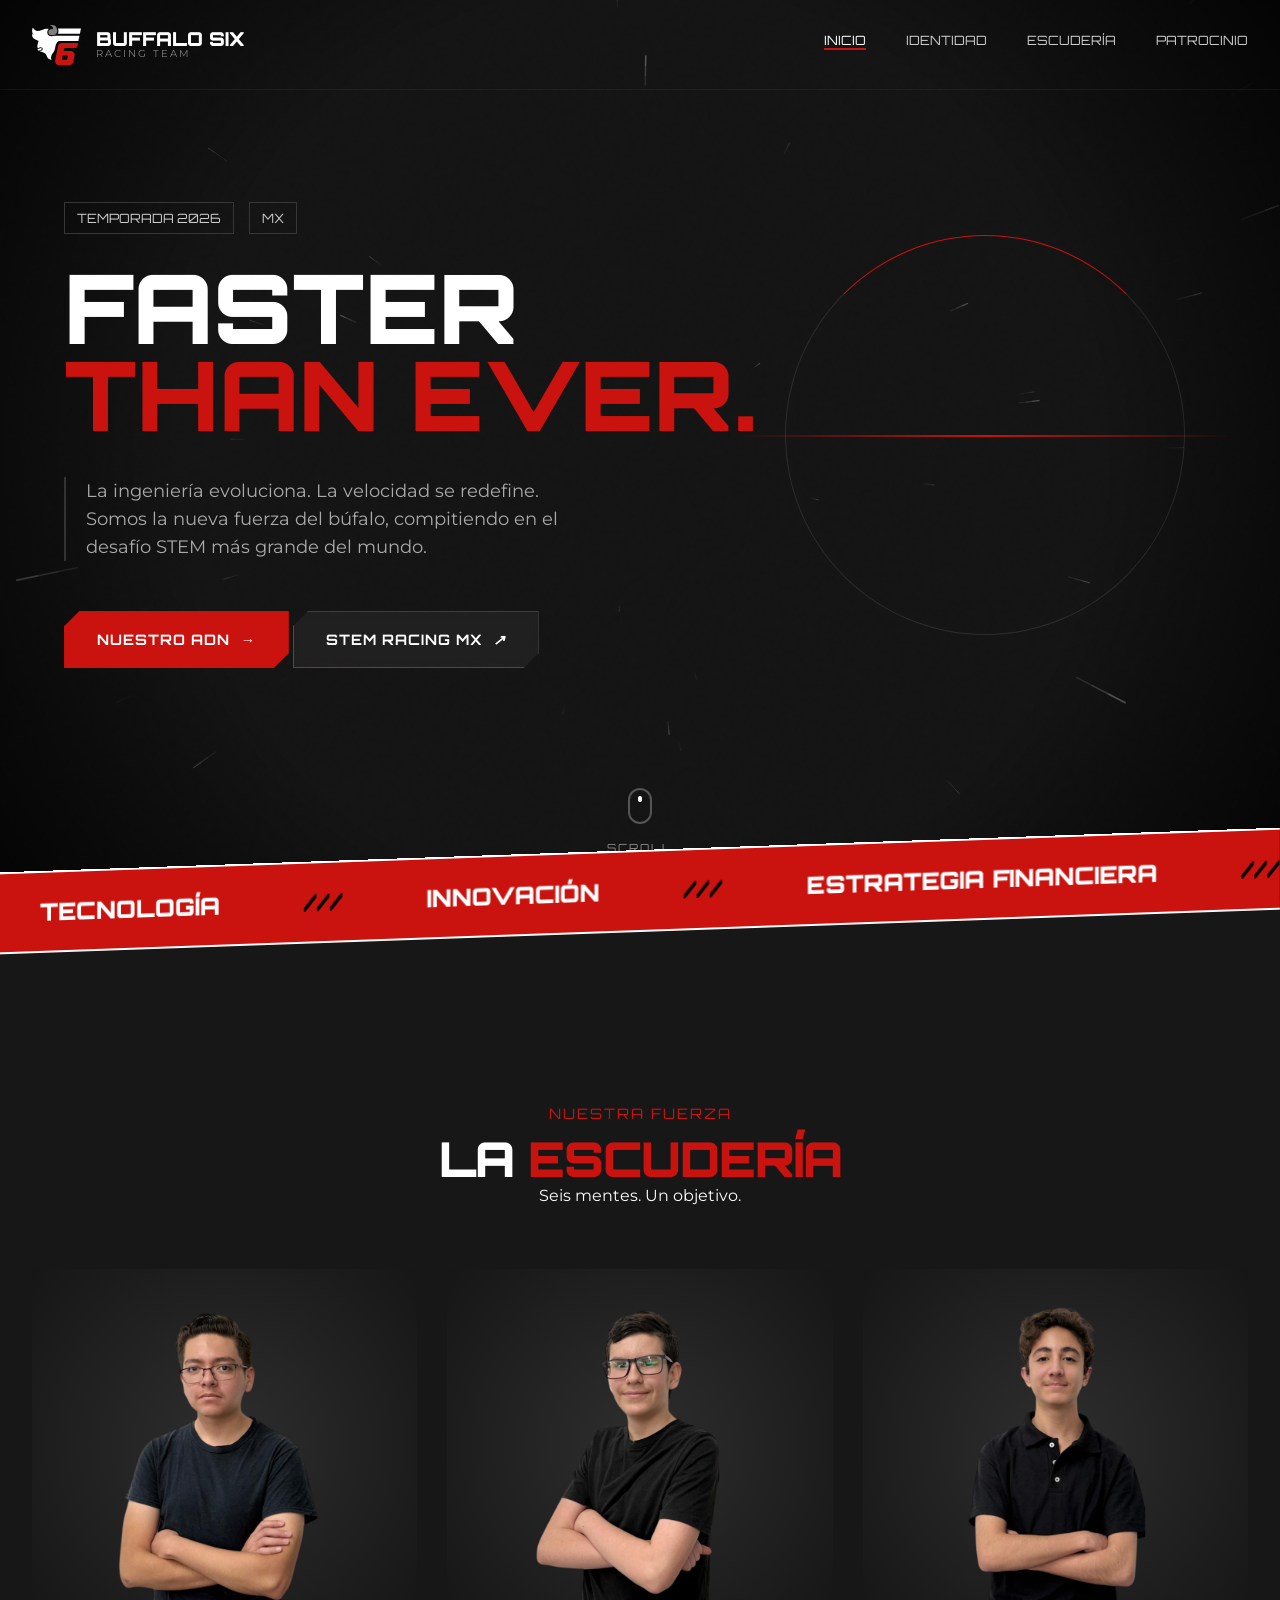
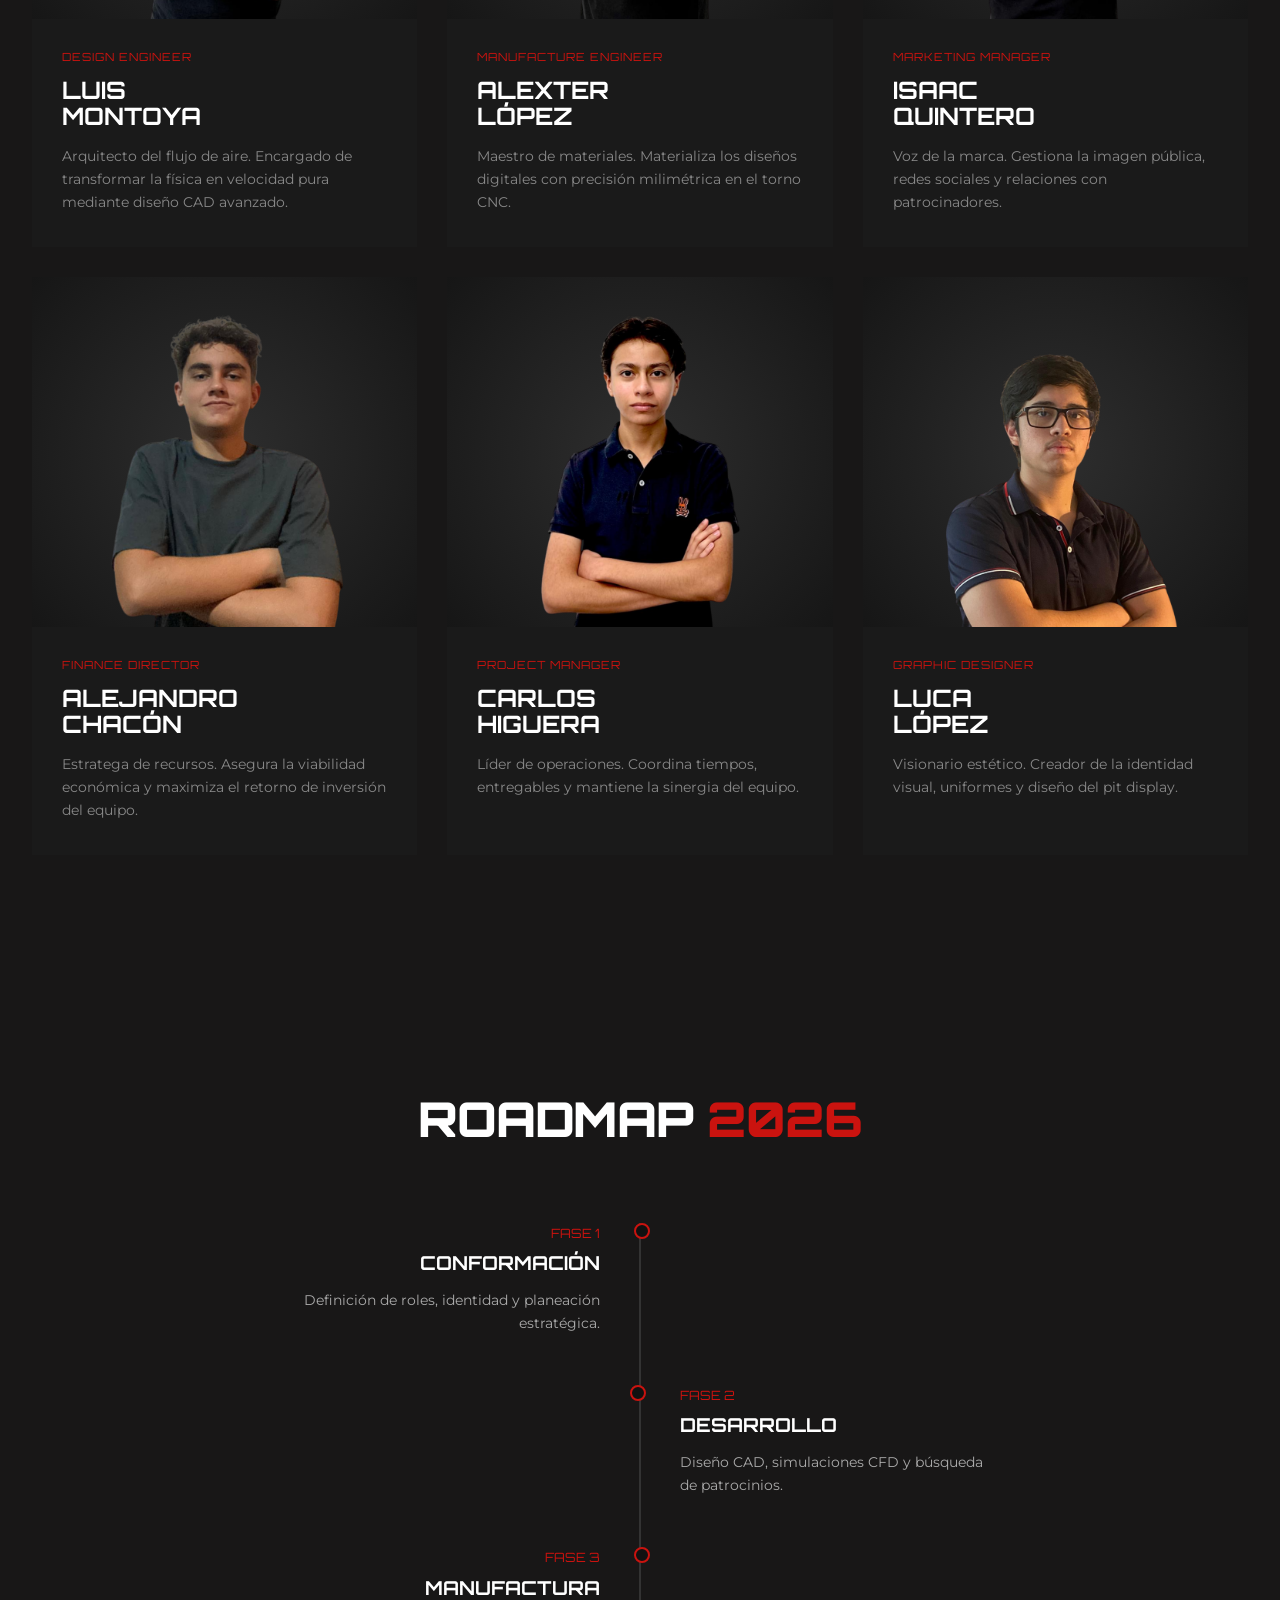
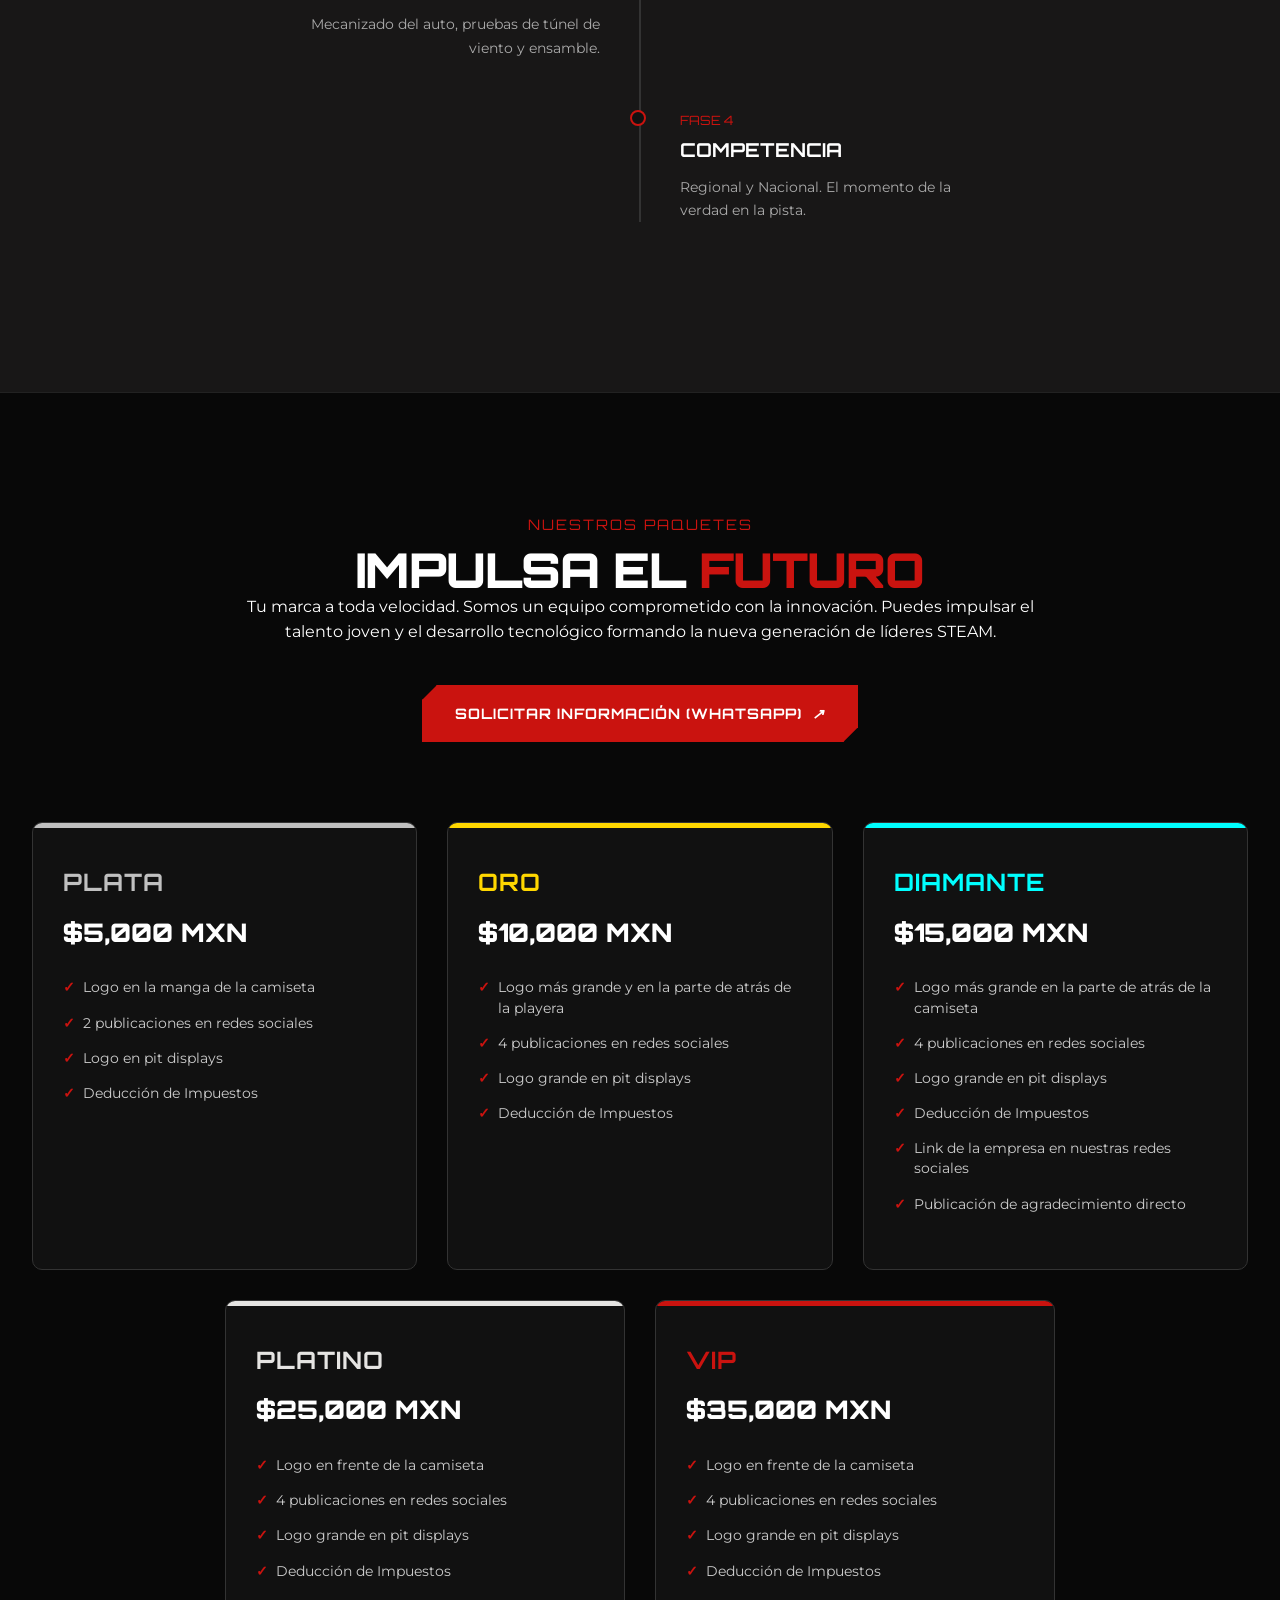
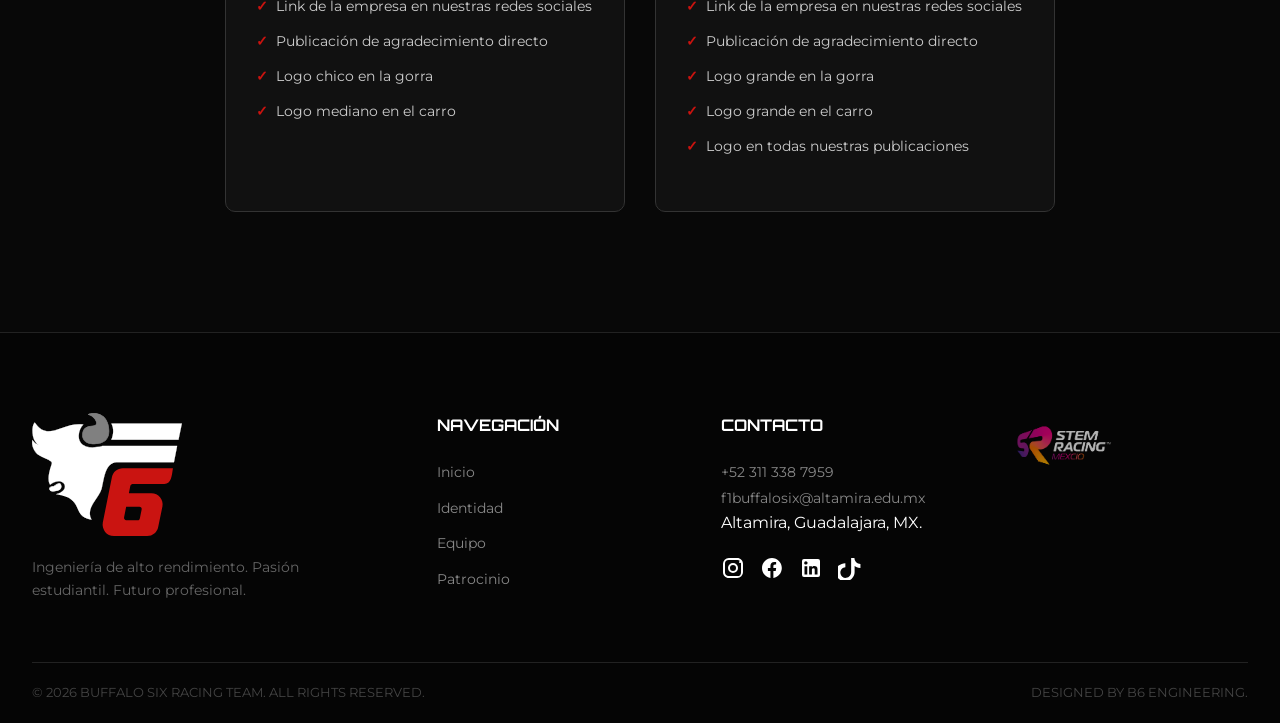
==== commit 010ab165: "Add files via upload" ====
--- a/index.html
+++ b/index.html
@@ -1,45 +1,61 @@
-<!DOCTYPE html>
+<!doctype html>
 <html lang="es">
-<head>
-    <meta charset="UTF-8">
-    <meta name="viewport" content="width=device-width, initial-scale=1.0, maximum-scale=5.0, user-scalable=yes">
-    <meta http-equiv="X-UA-Compatible" content="IE=edge">
-    <meta name="description" content="Buffalo Six Racing Team - Temporada 2026. Ingeniería de precisión, velocidad y pasión. F1 in Schools México.">
-    <meta name="keywords" content="F1 in Schools, STEM, Racing, Buffalo Six, Ingeniería, Diseño, Patrocinio, México">
-    <meta name="author" content="Buffalo Six Engineering Team">
-    <meta name="theme-color" content="#181717">
+  <head>
+    <meta charset="UTF-8" />
+    <meta
+      name="viewport"
+      content="width=device-width, initial-scale=1.0, maximum-scale=5.0, user-scalable=yes"
+    />
+    <meta http-equiv="X-UA-Compatible" content="IE=edge" />
+    <meta
+      name="description"
+      content="Buffalo Six Racing Team - Temporada 2026. Ingeniería de precisión, velocidad y pasión. F1 in Schools México."
+    />
+    <meta
+      name="keywords"
+      content="F1 in Schools, STEM, Racing, Buffalo Six, Ingeniería, Diseño, Patrocinio, México"
+    />
+    <meta name="author" content="Buffalo Six Engineering Team" />
+    <meta name="theme-color" content="#181717" />
 
     <title>Buffalo Six | Season 2026</title>
 
-    <link rel="icon" type="image/svg+xml" href="Logo B6 Blanco Sin Fondo.svg">
-    
-    <!-- Fuentes: Orbitron (Display/Tech) & Montserrat (Body/Modern) -->
-    <link rel="preconnect" href="https://fonts.googleapis.com">
-    <link rel="preconnect" href="https://fonts.gstatic.com" crossorigin>
-    <link href="https://fonts.googleapis.com/css2?family=Montserrat:wght@200;300;400;500;600;700;800&family=Orbitron:wght@400;500;700;800;900&display=swap" rel="stylesheet">
-    
-    <link rel="stylesheet" href="style.css">
-</head>
-<body class="loading-state">
-
+    <link rel="icon" type="image/svg+xml" href="Logo B6 Blanco Sin Fondo.svg" />
+
+    <link rel="preconnect" href="https://fonts.googleapis.com" />
+    <link rel="preconnect" href="https://fonts.gstatic.com" crossorigin />
+    <link
+      href="https://fonts.googleapis.com/css2?family=Montserrat:wght@200;300;400;500;600;700;800&family=Orbitron:wght@400;500;700;800;900&display=swap"
+      rel="stylesheet"
+    />
+
+    <link rel="stylesheet" href="style.css" />
+  </head>
+  <body class="loading-state">
     <!-- Preloader Avanzado -->
     <div id="preloader">
-        <div class="loader-container">
-            <div class="loader-logo-wrap">
-                <img src="Logo B6 Blanco Sin Fondo.svg" alt="System Loading" class="loader-logo">
-            </div>
-            <div class="loader-status">
-                <span class="status-text" id="loading-text">INITIALIZING SYSTEMS</span>
-                <span class="status-percent">0%</span>
-            </div>
-            <div class="loader-bar-bg">
-                <div class="loader-bar-fill"></div>
-            </div>
-            <div class="loader-meta">
-                <span>SEASON 2026</span>
-                <span>VER 2.6.0</span>
-            </div>
-        </div>
+      <div class="loader-container">
+        <div class="loader-logo-wrap">
+          <img
+            src="Logo B6 Blanco Sin Fondo.svg"
+            alt="System Loading"
+            class="loader-logo"
+          />
+        </div>
+        <div class="loader-status">
+          <span class="status-text" id="loading-text"
+            >INITIALIZING SYSTEMS</span
+          >
+          <span class="status-percent">0%</span>
+        </div>
+        <div class="loader-bar-bg">
+          <div class="loader-bar-fill"></div>
+        </div>
+        <div class="loader-meta">
+          <span>SEASON 2026</span>
+          <span>VER 2.6.0</span>
+        </div>
+      </div>
     </div>
 
     <!-- Fondo Interactivo -->
@@ -49,398 +65,552 @@
 
     <!-- Navegación -->
     <nav class="navbar" id="navbar">
-        <div class="container nav-container">
-            <a href="index.html" class="brand-logo">
-                <img src="Logo B6 Blanco Sin Fondo.svg" alt="Buffalo Six Logo" class="nav-img">
-                <div class="brand-info">
-                    <span class="brand-name">BUFFALO SIX</span>
-                    <span class="brand-tag">RACING TEAM</span>
-                </div>
-            </a>
-            
-            <div class="nav-right">
-                <ul class="nav-menu">
-                    <li class="nav-item"><a href="index.html" class="nav-link active" data-text="INICIO">INICIO</a></li>
-                    <li class="nav-item"><a href="identity.html" class="nav-link" data-text="IDENTIDAD">IDENTIDAD</a></li>
-                    <li class="nav-item"><a href="#specs" class="nav-link" data-text="INGENIERÍA">INGENIERÍA</a></li>
-                    <li class="nav-item"><a href="#team" class="nav-link" data-text="ESCUDERÍA">ESCUDERÍA</a></li>
-                    <li class="nav-item"><a href="#sponsors" class="nav-link highlight" data-text="PATROCINIO">PATROCINIO</a></li>
-                </ul>
-                
-                <div class="hamburger-wrap">
-                    <div class="hamburger" id="hamburger">
-                        <span class="line line-1"></span>
-                        <span class="line line-2"></span>
-                    </div>
-                </div>
-            </div>
-        </div>
+      <div class="container nav-container">
+        <a href="index.html" class="brand-logo">
+          <img
+            src="Logo B6 Blanco Sin Fondo.svg"
+            alt="Buffalo Six Logo"
+            class="nav-img"
+          />
+          <div class="brand-info">
+            <span class="brand-name">BUFFALO SIX</span>
+            <span class="brand-tag">RACING TEAM</span>
+          </div>
+        </a>
+
+        <div class="nav-right">
+          <ul class="nav-menu">
+            <!-- Textos envueltos en span para el efecto -->
+            <li class="nav-item">
+              <a href="index.html" class="nav-link active" data-text="INICIO"
+                ><span>INICIO</span></a
+              >
+            </li>
+            <li class="nav-item">
+              <a href="identity.html" class="nav-link" data-text="IDENTIDAD"
+                ><span>IDENTIDAD</span></a
+              >
+            </li>
+            <li class="nav-item">
+              <a href="#team" class="nav-link" data-text="ESCUDERÍA"
+                ><span>ESCUDERÍA</span></a
+              >
+            </li>
+            <li class="nav-item">
+              <a href="#sponsors" class="nav-link" data-text="PATROCINIO"
+                ><span>PATROCINIO</span></a
+              >
+            </li>
+          </ul>
+
+          <div class="hamburger-wrap">
+            <div class="hamburger" id="hamburger">
+              <span class="line line-1"></span>
+              <span class="line line-2"></span>
+            </div>
+          </div>
+        </div>
+      </div>
     </nav>
 
     <!-- Menú Móvil -->
     <div class="mobile-menu-overlay" id="mobile-nav">
-        <div class="menu-backdrop"></div>
-        <div class="mobile-menu-content">
-            <nav class="mobile-nav-links">
-                <a href="index.html" class="mobile-link"><span>01.</span> INICIO</a>
-                <a href="identity.html" class="mobile-link"><span>02.</span> IDENTIDAD</a>
-                <a href="#specs" class="mobile-link"><span>03.</span> INGENIERÍA</a>
-                <a href="#team" class="mobile-link"><span>04.</span> ESCUDERÍA</a>
-                <a href="#sponsors" class="mobile-link highlight"><span>05.</span> PATROCINIO</a>
-            </nav>
-            <div class="mobile-menu-footer">
-                <p>SEASON 2026 / MEXICO</p>
-                <div class="mobile-socials">
-                    <a href="https://instagram.com/f1buffalosix">IG</a>
-                    <a href="https://linkedin.com/in/buffalo-six-racing-team">LN</a>
-                </div>
-            </div>
-        </div>
+      <div class="menu-backdrop"></div>
+      <div class="mobile-menu-content">
+        <nav class="mobile-nav-links">
+          <a href="index.html" class="mobile-link"><span>01.</span> INICIO</a>
+          <a href="identity.html" class="mobile-link"
+            ><span>02.</span> IDENTIDAD</a
+          >
+          <a href="#team" class="mobile-link"><span>03.</span> ESCUDERÍA</a>
+          <a href="#sponsors" class="mobile-link"
+            ><span>04.</span> PATROCINIO</a
+          >
+        </nav>
+        <div class="mobile-menu-footer">
+          <p>SEASON 2026 / MEXICO</p>
+          <div class="mobile-socials">
+            <a href="https://instagram.com/f1buffalosix">IG</a>
+            <a href="https://linkedin.com/in/buffalo-six-racing-team">LN</a>
+          </div>
+        </div>
+      </div>
     </div>
 
     <main id="main-content">
-        
-        <!-- Hero Section -->
-        <header id="hero" class="section hero-section">
-            <div class="container hero-container">
-                <div class="hero-text-content">
-                    <div class="hero-meta" data-reveal="fade-down">
-                        <span class="season-badge">TEMPORADA 2026</span>
-                        <span class="location-badge">MX</span>
-                    </div>
-                    
-                    <h1 class="hero-title">
-                        <div class="title-line" data-reveal="slide-up" data-delay="100">FASTER</div>
-                        <div class="title-line text-red" data-reveal="slide-up" data-delay="200">THAN EVER<span class="dot">.</span></div>
-                    </h1>
-                    
-                    <p class="hero-description" data-reveal="fade-up" data-delay="400">
-                        La ingeniería evoluciona. La velocidad se redefine. 
-                        Somos la nueva fuerza del búfalo, compitiendo en el desafío STEM más grande del mundo.
-                    </p>
-                    
-                    <div class="hero-cta-group" data-reveal="fade-up" data-delay="600">
-                        <a href="identity.html" class="btn btn-primary magnetic-btn">
-                            <span class="btn-content">NUESTRO ADN <i class="arrow-right">→</i></span>
-                        </a>
-                        <a href="https://stemracing.mx/" target="_blank" class="btn btn-glass magnetic-btn">
-                            <span class="btn-content">STEM RACING MX <i class="external-icon">↗</i></span>
-                        </a>
-                    </div>
-                </div>
-
-                <div class="hero-visual-abstract">
-                    <!-- Elementos decorativos animados SVG -->
-                    <div class="hud-circle"></div>
-                    <div class="hud-lines"></div>
-                </div>
-            </div>
-
-            <div class="scroll-down-indicator">
-                <span class="mouse-icon"></span>
-                <span class="scroll-txt">SCROLL</span>
-            </div>
-        </header>
-
-        <!-- Stats / Introduction -->
-        <section class="section stats-ticker-section">
-            <div class="ticker-wrap">
-                <div class="ticker">
-                    <div class="ticker-item">AERODINÁMICA AVANZADA</div>
-                    <div class="ticker-item separator">///</div>
-                    <div class="ticker-item">MANUFACTURA CNC</div>
-                    <div class="ticker-item separator">///</div>
-                    <div class="ticker-item">ESTRATEGIA FINANCIERA</div>
-                    <div class="ticker-item separator">///</div>
-                    <div class="ticker-item">IDENTIDAD VISUAL</div>
-                    <div class="ticker-item separator">///</div>
-                    <div class="ticker-item">GESTIÓN DE PROYECTOS</div>
-                    <div class="ticker-item separator">///</div>
-                    <div class="ticker-item">AERODINÁMICA AVANZADA</div>
-                    <div class="ticker-item separator">///</div>
-                    <div class="ticker-item">MANUFACTURA CNC</div>
-                    <div class="ticker-item separator">///</div>
-                </div>
-            </div>
-        </section>
-
-        <!-- Engineering / Specs Section -->
-        <section id="specs" class="section specs-section">
-            <div class="container">
-                <div class="section-header">
-                    <span class="section-subtitle">INGENIERÍA DE PRECISIÓN</span>
-                    <h2 class="section-title">EL PROTOTIPO <span class="text-red">B6-26</span></h2>
-                    <div class="title-separator"></div>
-                </div>
-
-                <div class="specs-grid">
-                    <div class="spec-card" data-reveal="fade-right">
-                        <div class="spec-icon">
-                            <svg viewBox="0 0 24 24"><path fill="currentColor" d="M2,2V22H22V2H2M20,20H4V4H20V20Z"/></svg>
-                        </div>
-                        <h3>CFD ANALYSIS</h3>
-                        <p>Simulaciones de dinámica de fluidos computacional para reducir el coeficiente de arrastre al mínimo teórico posible.</p>
-                        <ul class="tech-list">
-                            <li>Software: Ansys Fluent</li>
-                            <li>Iteraciones: +500</li>
-                        </ul>
-                    </div>
-
-                    <div class="spec-card main-spec" data-reveal="zoom-in">
-                        <div class="hologram-placeholder">
-                            <div class="holo-circle spin"></div>
-                            <div class="holo-text">MODELO EN<br>DESARROLLO</div>
-                        </div>
-                    </div>
-
-                    <div class="spec-card" data-reveal="fade-left">
-                        <div class="spec-icon">
-                            <svg viewBox="0 0 24 24"><path fill="currentColor" d="M22.7 19L13.6 9.9C14.5 7.6 14 4.9 12.1 3C10.1 1 7.1 0.6 4.7 1.7L9 6L6 9L1.6 4.7C0.4 7.1 0.9 10.1 2.9 12.1C4.8 14 7.5 14.5 9.8 13.6L18.9 22.7C19.3 23.1 19.9 23.1 20.3 22.7L22.6 20.4C23.1 20 23.1 19.3 22.7 19Z"/></svg>
-                        </div>
-                        <h3>MANUFACTURA</h3>
-                        <p>Usinado CNC de alta precisión en bloque de poliuretano, complementado con impresión 3D para componentes aerodinámicos complejos.</p>
-                        <ul class="tech-list">
-                            <li>Material: Renshape</li>
-                            <li>Tolerancia: ±0.1mm</li>
-                        </ul>
-                    </div>
-                </div>
-            </div>
-        </section>
-
-        <!-- Team Section -->
-        <section id="team" class="section team-section">
-            <div class="bg-pattern-dots"></div>
-            <div class="container">
-                <div class="section-header center">
-                    <span class="section-subtitle">NUESTRA FUERZA</span>
-                    <h2 class="section-title">LA <span class="text-red">ESCUDERÍA</span></h2>
-                    <p class="section-desc">Seis mentes. Un objetivo.</p>
-                </div>
-
-                <div class="team-grid">
-                    <!-- Cards de Miembros con estructura mejorada -->
-                    <article class="member-card" data-reveal="fade-up">
-                        <div class="member-visual">
-                            <div class="member-overlay"></div>
-                            <span class="member-initials">LM</span>
-                        </div>
-                        <div class="member-content">
-                            <span class="member-role">DESIGN ENGINEER</span>
-                            <h3 class="member-name">LUIS<br>MONTOYA</h3>
-                            <p class="member-bio">Arquitecto del flujo de aire. Encargado de transformar la física en velocidad pura mediante diseño CAD avanzado.</p>
-                        </div>
-                    </article>
-
-                    <article class="member-card" data-reveal="fade-up" data-delay="100">
-                        <div class="member-visual">
-                            <div class="member-overlay"></div>
-                            <span class="member-initials">AL</span>
-                        </div>
-                        <div class="member-content">
-                            <span class="member-role">MANUFACTURE ENGINEER</span>
-                            <h3 class="member-name">ALEXTER<br>LÓPEZ</h3>
-                            <p class="member-bio">Maestro de materiales. Materializa los diseños digitales con precisión milimétrica en el torno CNC.</p>
-                        </div>
-                    </article>
-
-                    <article class="member-card" data-reveal="fade-up" data-delay="200">
-                        <div class="member-visual">
-                            <div class="member-overlay"></div>
-                            <span class="member-initials">IQ</span>
-                        </div>
-                        <div class="member-content">
-                            <span class="member-role">MARKETING MANAGER</span>
-                            <h3 class="member-name">ISAAC<br>QUINTERO</h3>
-                            <p class="member-bio">Voz de la marca. Gestiona la imagen pública, redes sociales y relaciones con patrocinadores.</p>
-                        </div>
-                    </article>
-
-                    <article class="member-card" data-reveal="fade-up" data-delay="0">
-                        <div class="member-visual">
-                            <div class="member-overlay"></div>
-                            <span class="member-initials">AC</span>
-                        </div>
-                        <div class="member-content">
-                            <span class="member-role">FINANCE DIRECTOR</span>
-                            <h3 class="member-name">ALEJANDRO<br>CHACÓN</h3>
-                            <p class="member-bio">Estratega de recursos. Asegura la viabilidad económica y maximiza el retorno de inversión del equipo.</p>
-                        </div>
-                    </article>
-
-                    <article class="member-card" data-reveal="fade-up" data-delay="100">
-                        <div class="member-visual">
-                            <div class="member-overlay"></div>
-                            <span class="member-initials">CH</span>
-                        </div>
-                        <div class="member-content">
-                            <span class="member-role">PROJECT MANAGER</span>
-                            <h3 class="member-name">CARLOS<br>HIGUERA</h3>
-                            <p class="member-bio">Líder de operaciones. Coordina tiempos, entregables y mantiene la sinergia del equipo.</p>
-                        </div>
-                    </article>
-
-                    <article class="member-card" data-reveal="fade-up" data-delay="200">
-                        <div class="member-visual">
-                            <div class="member-overlay"></div>
-                            <span class="member-initials">LL</span>
-                        </div>
-                        <div class="member-content">
-                            <span class="member-role">GRAPHIC DESIGNER</span>
-                            <h3 class="member-name">LUCA<br>LÓPEZ</h3>
-                            <p class="member-bio">Visionario estético. Creador de la identidad visual, uniformes y diseño del pit display.</p>
-                        </div>
-                    </article>
-                </div>
-            </div>
-        </section>
-
-        <!-- Roadmap / Timeline -->
-        <section class="section roadmap-section">
-            <div class="container">
-                <h2 class="section-title center mb-large">ROADMAP <span class="text-red">2026</span></h2>
-                <div class="timeline">
-                    <div class="timeline-item" data-reveal="fade-left">
-                        <div class="timeline-content">
-                            <span class="phase">FASE 1</span>
-                            <h3>CONFORMACIÓN</h3>
-                            <p>Definición de roles, identidad y planeación estratégica.</p>
-                        </div>
-                    </div>
-                    <div class="timeline-item" data-reveal="fade-right">
-                        <div class="timeline-content">
-                            <span class="phase">FASE 2</span>
-                            <h3>DESARROLLO</h3>
-                            <p>Diseño CAD, simulaciones CFD y búsqueda de patrocinios.</p>
-                        </div>
-                    </div>
-                    <div class="timeline-item" data-reveal="fade-left">
-                        <div class="timeline-content">
-                            <span class="phase">FASE 3</span>
-                            <h3>MANUFACTURA</h3>
-                            <p>Mecanizado del auto, pruebas de túnel de viento y ensamble.</p>
-                        </div>
-                    </div>
-                    <div class="timeline-item highlight" data-reveal="fade-right">
-                        <div class="timeline-content">
-                            <span class="phase">FASE 4</span>
-                            <h3>COMPETENCIA</h3>
-                            <p>Regional y Nacional. El momento de la verdad en la pista.</p>
-                        </div>
-                    </div>
-                </div>
-            </div>
-        </section>
-
-        <!-- Sponsorship Section -->
-        <section id="sponsors" class="section sponsorship-section">
-            <div class="container">
-                <div class="sponsor-layout">
-                    <div class="sponsor-text" data-reveal="fade-right">
-                        <span class="section-subtitle">PARTNERSHIP</span>
-                        <h2 class="section-title">IMPULSA EL <span class="text-red">FUTURO</span></h2>
-                        <p class="lead">Tu marca, a toda velocidad en el escenario educativo más importante de STEM.</p>
-                        
-                        <div class="sponsor-steps">
-                            <div class="step-row">
-                                <div class="step-num">01</div>
-                                <div class="step-desc">
-                                    <h4>CONTACTO</h4>
-                                    <p>Envíanos un correo o mensaje directo.</p>
-                                </div>
-                            </div>
-                            <div class="step-row">
-                                <div class="step-num">02</div>
-                                <div class="step-desc">
-                                    <h4>PORTAFOLIO</h4>
-                                    <p>Conoce nuestros paquetes de beneficios (Oro, Plata, Bronce).</p>
-                                </div>
-                            </div>
-                            <div class="step-row">
-                                <div class="step-num">03</div>
-                                <div class="step-desc">
-                                    <h4>ALIANZA</h4>
-                                    <p>Tu logo en nuestro monoplaza y uniformes.</p>
-                                </div>
-                            </div>
-                        </div>
-
-                        <a href="mailto:f1buffalosix@altamira.edu.mx" class="btn btn-primary mt-medium">
-                            SOLICITAR DOSSIER
-                        </a>
-                    </div>
-
-                    <div class="sponsor-visual center" data-reveal="fade-left">
-                        <div class="sponsor-badge-container">
-                            <div class="sponsor-badge gold">
-                                <span>GOLD PARTNER</span>
-                            </div>
-                            <div class="sponsor-badge silver">
-                                <span>SILVER PARTNER</span>
-                            </div>
-                            <div class="sponsor-badge bronze">
-                                <span>BRONZE PARTNER</span>
-                            </div>
-                        </div>
-                    </div>
-                </div>
-            </div>
-        </section>
-
-        <!-- Footer -->
-        <footer class="footer">
-            <div class="container">
-                <div class="footer-top">
-                    <div class="footer-brand">
-                        <img src="Logo B6 Blanco Sin Fondo.svg" alt="Buffalo Six">
-                        <p>Ingeniería de alto rendimiento. Pasión estudiantil. Futuro profesional.</p>
-                    </div>
-                    
-                    <div class="footer-nav">
-                        <h4>NAVEGACIÓN</h4>
-                        <ul>
-                            <li><a href="index.html">Inicio</a></li>
-                            <li><a href="identity.html">Identidad</a></li>
-                            <li><a href="#team">Equipo</a></li>
-                            <li><a href="#specs">Ingeniería</a></li>
-                        </ul>
-                    </div>
-
-                    <div class="footer-contact">
-                        <h4>CONTACTO</h4>
-                        <a href="mailto:f1buffalosix@altamira.edu.mx" class="contact-link">f1buffalosix@altamira.edu.mx</a>
-                        <p>Altamira, Guadalajara, MX.</p>
-                        <div class="social-icons-footer">
-                            <a href="https://instagram.com/f1buffalosix" target="_blank" aria-label="Instagram">
-                                <svg viewBox="0 0 24 24"><path fill="currentColor" d="M7.8,2H16.2C19.4,2 22,4.6 22,7.8V16.2A5.8,5.8 0 0,1 16.2,22H7.8C4.6,22 2,19.4 2,16.2V7.8A5.8,5.8 0 0,1 7.8,2M7.6,4A3.6,3.6 0 0,0 4,7.6V16.4C4,18.39 5.61,20 7.6,20H16.4A3.6,3.6 0 0,0 20,16.4V7.6C20,5.61 18.39,4 16.4,4H7.6M12,7A5,5 0 0,1 17,12A5,5 0 0,1 12,17A5,5 0 0,1 7,12A5,5 0 0,1 12,7M12,9A3,3 0 0,0 9,12A3,3 0 0,0 12,15A3,3 0 0,0 15,12A3,3 0 0,0 12,9M19,5A1,1 0 0,1 20,6A1,1 0 0,1 19,7A1,1 0 0,1 18,6A1,1 0 0,1 19,5Z" /></svg>
-                            </a>
-                            <a href="https://www.facebook.com/profile.php?id=61553670977396" target="_blank" aria-label="Facebook">
-                                <svg viewBox="0 0 24 24"><path fill="currentColor" d="M12 2.04C6.5 2.04 2 6.53 2 12.06C2 17.06 5.66 21.21 10.44 21.96V14.96H7.9V12.06H10.44V9.85C10.44 7.34 11.93 5.96 14.15 5.96C15.21 5.96 16.12 6.04 16.12 6.04V8.51H15.01C13.77 8.51 13.38 9.28 13.38 10.07V12.06H16.16L15.72 14.96H13.38V21.96C18.16 21.21 21.82 17.06 21.82 12.06C21.82 6.53 17.32 2.04 12 2.04Z" /></svg>
-                            </a>
-                            <a href="https://www.linkedin.com/in/buffalo-six-racing-team/?originalSubdomain=mx" target="_blank" aria-label="LinkedIn">
-                                <svg viewBox="0 0 24 24"><path fill="currentColor" d="M19 3A2 2 0 0 1 21 5V19A2 2 0 0 1 19 21H5A2 2 0 0 1 3 19V5A2 2 0 0 1 5 3H19M18.5 18.5V13.2A3.26 3.26 0 0 0 15.24 9.94C14.39 9.94 13.4 10.46 12.92 11.24V10.13H10.13V18.5H12.92V13.57C12.92 12.8 13.54 12.17 14.31 12.17A1.4 1.4 0 0 1 15.71 13.57V18.5H18.5M6.88 8.56A1.68 1.68 0 0 0 8.56 6.88C8.56 5.95 7.81 5.19 6.88 5.19A1.69 1.69 0 0 0 5.19 6.88C5.19 7.81 5.95 8.56 6.88 8.56M8.27 18.5V10.13H5.5V18.5H8.27Z" /></svg>
-                            </a>
-                            <a href="https://www.tiktok.com/@f1buffalosix" target="_blank" aria-label="TikTok">
-                                <svg viewBox="0 0 24 24"><path fill="currentColor" d="M12.53,2C13.84,2 15.14,2 16.44,2C16.53,3.53 17.08,5.09 18.2,6.17C19.32,7.28 20.9,7.79 22.44,7.96V12C21,11.95 19.55,11.65 18.24,11C17.67,10.77 17.14,10.44 16.62,10.1V16.26C16.62,18.78 15.5,21.1 13.72,22.71C11.94,24.4 9.49,25.33 6.99,25.28C4.54,25.23 2.16,24.28 0.42,22.56C-1.32,20.84 -2.25,18.42 -2.19,15.97C-2.12,13.52 -1.07,11.17 0.72,9.58C2.51,7.95 4.96,7.07 7.36,7.13V11.19C5.98,11.22 4.66,11.86 3.7,12.95C2.74,14.04 2.27,15.49 2.4,16.92C2.53,18.36 3.22,19.71 4.31,20.67C5.4,21.63 6.85,22.06 8.27,21.86C9.68,21.67 10.97,20.93 11.86,19.79C12.75,18.65 13.21,17.22 13.14,15.78V2H9.23Z" /></svg>
-                            </a>
-                        </div>
-                    </div>
-
-                    <div class="footer-stem">
-                        <a href="https://stemracing.mx/" target="_blank">
-                            <img src="Full-Colour-Black_RGB-1024x476.png" alt="STEM Racing Mexico" class="stem-logo">
-                        </a>
-                    </div>
-                </div>
-
-                <div class="footer-bottom">
-                    <p>&copy; 2026 BUFFALO SIX RACING TEAM. ALL RIGHTS RESERVED.</p>
-                    <p class="credits">DESIGNED BY B6 ENGINEERING.</p>
-                </div>
-            </div>
-        </footer>
+      <!-- Hero Section -->
+      <header id="hero" class="section hero-section">
+        <div class="container hero-container">
+          <div class="hero-text-content">
+            <div class="hero-meta" data-reveal="fade-down">
+              <span class="season-badge">TEMPORADA 2026</span>
+              <span class="location-badge">MX</span>
+            </div>
+
+            <h1 class="hero-title">
+              <div class="title-line" data-reveal="slide-up" data-delay="100">
+                FASTER
+              </div>
+              <div
+                class="title-line text-red"
+                data-reveal="slide-up"
+                data-delay="200"
+              >
+                THAN EVER<span class="dot">.</span>
+              </div>
+            </h1>
+
+            <p class="hero-description" data-reveal="fade-up" data-delay="400">
+              La ingeniería evoluciona. La velocidad se redefine. Somos la nueva
+              fuerza del búfalo, compitiendo en el desafío STEM más grande del
+              mundo.
+            </p>
+
+            <div class="hero-cta-group" data-reveal="fade-up" data-delay="600">
+              <a href="identity.html" class="btn btn-primary magnetic-btn">
+                <span class="btn-content"
+                  >NUESTRO ADN <i class="arrow-right">→</i></span
+                >
+              </a>
+              <a
+                href="https://stemracing.mx/"
+                target="_blank"
+                class="btn btn-glass magnetic-btn"
+              >
+                <span class="btn-content"
+                  >STEM RACING MX <i class="external-icon">↗</i></span
+                >
+              </a>
+            </div>
+          </div>
+
+          <div class="hero-visual-abstract">
+            <div class="hud-circle"></div>
+            <div class="hud-lines"></div>
+          </div>
+        </div>
+
+        <div class="scroll-down-indicator">
+          <span class="mouse-icon"></span>
+          <span class="scroll-txt">SCROLL</span>
+        </div>
+      </header>
+
+      <!-- Stats / Introduction -->
+      <section class="section stats-ticker-section">
+        <div class="ticker-wrap">
+          <div class="ticker">
+            <div class="ticker-item">TECNOLOGÍA</div>
+            <div class="ticker-item separator">///</div>
+            <div class="ticker-item">INNOVACIÓN</div>
+            <div class="ticker-item separator">///</div>
+            <div class="ticker-item">ESTRATEGIA FINANCIERA</div>
+            <div class="ticker-item separator">///</div>
+            <div class="ticker-item">IDENTIDAD VISUAL</div>
+            <div class="ticker-item separator">///</div>
+            <div class="ticker-item">GESTIÓN DE PROYECTOS</div>
+            <div class="ticker-item separator">///</div>
+            <div class="ticker-item">TECNOLOGÍA</div>
+            <div class="ticker-item separator">///</div>
+            <div class="ticker-item">INNOVACIÓN</div>
+            <div class="ticker-item separator">///</div>
+          </div>
+        </div>
+      </section>
+
+      <!-- Team Section -->
+      <section id="team" class="section team-section">
+        <div class="bg-pattern-dots"></div>
+        <div class="container">
+          <div class="section-header center">
+            <span class="section-subtitle">NUESTRA FUERZA</span>
+            <h2 class="section-title">
+              LA <span class="text-red">ESCUDERÍA</span>
+            </h2>
+            <p class="section-desc">Seis mentes. Un objetivo.</p>
+          </div>
+
+          <div class="team-grid">
+            <article class="member-card" data-reveal="fade-up">
+              <div class="member-visual">
+                <img
+                  src="Luis_imagen.png"
+                  alt="Luis Montoya"
+                  class="member-img"
+                />
+              </div>
+              <div class="member-content">
+                <span class="member-role">DESIGN ENGINEER</span>
+                <h3 class="member-name">LUIS<br />MONTOYA</h3>
+                <p class="member-bio">
+                  Arquitecto del flujo de aire. Encargado de transformar la
+                  física en velocidad pura mediante diseño CAD avanzado.
+                </p>
+              </div>
+            </article>
+
+            <article class="member-card" data-reveal="fade-up" data-delay="100">
+              <div class="member-visual">
+                <img
+                  src="Alexter_imagen.png"
+                  alt="Alexter López"
+                  class="member-img"
+                />
+              </div>
+              <div class="member-content">
+                <span class="member-role">MANUFACTURE ENGINEER</span>
+                <h3 class="member-name">ALEXTER<br />LÓPEZ</h3>
+                <p class="member-bio">
+                  Maestro de materiales. Materializa los diseños digitales con
+                  precisión milimétrica en el torno CNC.
+                </p>
+              </div>
+            </article>
+
+            <article class="member-card" data-reveal="fade-up" data-delay="200">
+              <div class="member-visual">
+                <img
+                  src="Isaac_imagen.png"
+                  alt="Isaac Quintero"
+                  class="member-img"
+                />
+              </div>
+              <div class="member-content">
+                <span class="member-role">MARKETING MANAGER</span>
+                <h3 class="member-name">ISAAC<br />QUINTERO</h3>
+                <p class="member-bio">
+                  Voz de la marca. Gestiona la imagen pública, redes sociales y
+                  relaciones con patrocinadores.
+                </p>
+              </div>
+            </article>
+
+            <article class="member-card" data-reveal="fade-up" data-delay="0">
+              <div class="member-visual">
+                <img
+                  src="Chacon_imagen.png"
+                  alt="Alejandro Chacón"
+                  class="member-img"
+                />
+              </div>
+              <div class="member-content">
+                <span class="member-role">FINANCE DIRECTOR</span>
+                <h3 class="member-name">ALEJANDRO<br />CHACÓN</h3>
+                <p class="member-bio">
+                  Estratega de recursos. Asegura la viabilidad económica y
+                  maximiza el retorno de inversión del equipo.
+                </p>
+              </div>
+            </article>
+
+            <article class="member-card" data-reveal="fade-up" data-delay="100">
+              <div class="member-visual">
+                <img
+                  src="Charly_imagen.png"
+                  alt="Carlos Higuera"
+                  class="member-img"
+                />
+              </div>
+              <div class="member-content">
+                <span class="member-role">PROJECT MANAGER</span>
+                <h3 class="member-name">CARLOS<br />HIGUERA</h3>
+                <p class="member-bio">
+                  Líder de operaciones. Coordina tiempos, entregables y mantiene
+                  la sinergia del equipo.
+                </p>
+              </div>
+            </article>
+
+            <article class="member-card" data-reveal="fade-up" data-delay="200">
+              <div class="member-visual">
+                <img
+                  src="Luca_imagen.png"
+                  alt="Luca López"
+                  class="member-img"
+                />
+              </div>
+              <div class="member-content">
+                <span class="member-role">GRAPHIC DESIGNER</span>
+                <h3 class="member-name">LUCA<br />LÓPEZ</h3>
+                <p class="member-bio">
+                  Visionario estético. Creador de la identidad visual, uniformes
+                  y diseño del pit display.
+                </p>
+              </div>
+            </article>
+          </div>
+        </div>
+      </section>
+
+      <!-- Roadmap / Timeline -->
+      <section class="section roadmap-section">
+        <div class="container">
+          <h2 class="section-title center mb-large">
+            ROADMAP <span class="text-red">2026</span>
+          </h2>
+          <div class="timeline">
+            <div class="timeline-item" data-reveal="fade-left">
+              <div class="timeline-content">
+                <span class="phase">FASE 1</span>
+                <h3>CONFORMACIÓN</h3>
+                <p>Definición de roles, identidad y planeación estratégica.</p>
+              </div>
+            </div>
+            <div class="timeline-item" data-reveal="fade-right">
+              <div class="timeline-content">
+                <span class="phase">FASE 2</span>
+                <h3>DESARROLLO</h3>
+                <p>Diseño CAD, simulaciones CFD y búsqueda de patrocinios.</p>
+              </div>
+            </div>
+            <div class="timeline-item" data-reveal="fade-left">
+              <div class="timeline-content">
+                <span class="phase">FASE 3</span>
+                <h3>MANUFACTURA</h3>
+                <p>
+                  Mecanizado del auto, pruebas de túnel de viento y ensamble.
+                </p>
+              </div>
+            </div>
+            <div class="timeline-item highlight" data-reveal="fade-right">
+              <div class="timeline-content">
+                <span class="phase">FASE 4</span>
+                <h3>COMPETENCIA</h3>
+                <p>Regional y Nacional. El momento de la verdad en la pista.</p>
+              </div>
+            </div>
+          </div>
+        </div>
+      </section>
+
+      <!-- Sponsorship Section -->
+      <section id="sponsors" class="section sponsorship-section">
+        <div class="container">
+          <div class="sponsor-layout-full">
+            <div class="sponsor-text center mb-large" data-reveal="fade-up">
+              <span class="section-subtitle">NUESTROS PAQUETES</span>
+              <h2 class="section-title">
+                IMPULSA EL <span class="text-red">FUTURO</span>
+              </h2>
+              <p class="lead" style="max-width: 800px; margin: 0 auto">
+                Tu marca a toda velocidad. Somos un equipo comprometido con la
+                innovación. Puedes impulsar el talento joven y el desarrollo
+                tecnológico formando la nueva generación de líderes STEAM.
+              </p>
+
+              <a
+                href="https://wa.me/523113387959"
+                target="_blank"
+                class="btn btn-primary mt-medium magnetic-btn"
+              >
+                <span class="btn-content"
+                  >SOLICITAR INFORMACIÓN (WHATSAPP)
+                  <i class="external-icon">↗</i></span
+                >
+              </a>
+            </div>
+
+            <div class="packages-grid">
+              <!-- Plata -->
+              <div
+                class="package-card package-plata"
+                data-reveal="fade-up"
+                data-delay="0"
+              >
+                <h3>PLATA</h3>
+                <div class="package-price">$5,000 MXN</div>
+                <ul>
+                  <li>Logo en la manga de la camiseta</li>
+                  <li>2 publicaciones en redes sociales</li>
+                  <li>Logo en pit displays</li>
+                  <li>Deducción de Impuestos</li>
+                </ul>
+              </div>
+
+              <!-- Oro -->
+              <div
+                class="package-card package-oro"
+                data-reveal="fade-up"
+                data-delay="100"
+              >
+                <h3>ORO</h3>
+                <div class="package-price">$10,000 MXN</div>
+                <ul>
+                  <li>Logo más grande y en la parte de atrás de la playera</li>
+                  <li>4 publicaciones en redes sociales</li>
+                  <li>Logo grande en pit displays</li>
+                  <li>Deducción de Impuestos</li>
+                </ul>
+              </div>
+
+              <!-- Diamante -->
+              <div
+                class="package-card package-diamante"
+                data-reveal="fade-up"
+                data-delay="200"
+              >
+                <h3>DIAMANTE</h3>
+                <div class="package-price">$15,000 MXN</div>
+                <ul>
+                  <li>Logo más grande en la parte de atrás de la camiseta</li>
+                  <li>4 publicaciones en redes sociales</li>
+                  <li>Logo grande en pit displays</li>
+                  <li>Deducción de Impuestos</li>
+                  <li>Link de la empresa en nuestras redes sociales</li>
+                  <li>Publicación de agradecimiento directo</li>
+                </ul>
+              </div>
+
+              <!-- Platino -->
+              <div
+                class="package-card package-platino"
+                data-reveal="fade-up"
+                data-delay="0"
+              >
+                <h3>PLATINO</h3>
+                <div class="package-price">$25,000 MXN</div>
+                <ul>
+                  <li>Logo en frente de la camiseta</li>
+                  <li>4 publicaciones en redes sociales</li>
+                  <li>Logo grande en pit displays</li>
+                  <li>Deducción de Impuestos</li>
+                  <li>Link de la empresa en nuestras redes sociales</li>
+                  <li>Publicación de agradecimiento directo</li>
+                  <li>Logo chico en la gorra</li>
+                  <li>Logo mediano en el carro</li>
+                </ul>
+              </div>
+
+              <!-- VIP -->
+              <div
+                class="package-card package-vip"
+                data-reveal="fade-up"
+                data-delay="100"
+              >
+                <h3>VIP</h3>
+                <div class="package-price">$35,000 MXN</div>
+                <ul>
+                  <li>Logo en frente de la camiseta</li>
+                  <li>4 publicaciones en redes sociales</li>
+                  <li>Logo grande en pit displays</li>
+                  <li>Deducción de Impuestos</li>
+                  <li>Link de la empresa en nuestras redes sociales</li>
+                  <li>Publicación de agradecimiento directo</li>
+                  <li>Logo grande en la gorra</li>
+                  <li>Logo grande en el carro</li>
+                  <li>Logo en todas nuestras publicaciones</li>
+                </ul>
+              </div>
+            </div>
+          </div>
+        </div>
+      </section>
+
+      <!-- Footer -->
+      <footer class="footer">
+        <div class="container">
+          <div class="footer-top">
+            <div class="footer-brand">
+              <img src="Logo B6 Blanco Sin Fondo.svg" alt="Buffalo Six" />
+              <p>
+                Ingeniería de alto rendimiento. Pasión estudiantil. Futuro
+                profesional.
+              </p>
+            </div>
+
+            <div class="footer-nav">
+              <h4>NAVEGACIÓN</h4>
+              <ul>
+                <li><a href="index.html">Inicio</a></li>
+                <li><a href="identity.html">Identidad</a></li>
+                <li><a href="#team">Equipo</a></li>
+                <li><a href="#sponsors">Patrocinio</a></li>
+              </ul>
+            </div>
+
+            <div class="footer-contact">
+              <h4>CONTACTO</h4>
+              <a
+                href="https://wa.me/523113387959"
+                target="_blank"
+                class="contact-link"
+                >+52 311 338 7959</a
+              ><br />
+              <a href="mailto:f1buffalosix@altamira.edu.mx" class="contact-link"
+                >f1buffalosix@altamira.edu.mx</a
+              >
+              <p>Altamira, Guadalajara, MX.</p>
+              <div class="social-icons-footer">
+                <a
+                  href="https://instagram.com/f1buffalosix"
+                  target="_blank"
+                  aria-label="Instagram"
+                >
+                  <svg viewBox="0 0 24 24">
+                    <path
+                      fill="currentColor"
+                      d="M7.8,2H16.2C19.4,2 22,4.6 22,7.8V16.2A5.8,5.8 0 0,1 16.2,22H7.8C4.6,22 2,19.4 2,16.2V7.8A5.8,5.8 0 0,1 7.8,2M7.6,4A3.6,3.6 0 0,0 4,7.6V16.4C4,18.39 5.61,20 7.6,20H16.4A3.6,3.6 0 0,0 20,16.4V7.6C20,5.61 18.39,4 16.4,4H7.6M12,7A5,5 0 0,1 17,12A5,5 0 0,1 12,17A5,5 0 0,1 7,12A5,5 0 0,1 12,7M12,9A3,3 0 0,0 9,12A3,3 0 0,0 12,15A3,3 0 0,0 15,12A3,3 0 0,0 12,9M19,5A1,1 0 0,1 20,6A1,1 0 0,1 19,7A1,1 0 0,1 18,6A1,1 0 0,1 19,5Z"
+                    />
+                  </svg>
+                </a>
+                <a
+                  href="https://www.facebook.com/profile.php?id=61553670977396"
+                  target="_blank"
+                  aria-label="Facebook"
+                >
+                  <svg viewBox="0 0 24 24">
+                    <path
+                      fill="currentColor"
+                      d="M12 2.04C6.5 2.04 2 6.53 2 12.06C2 17.06 5.66 21.21 10.44 21.96V14.96H7.9V12.06H10.44V9.85C10.44 7.34 11.93 5.96 14.15 5.96C15.21 5.96 16.12 6.04 16.12 6.04V8.51H15.01C13.77 8.51 13.38 9.28 13.38 10.07V12.06H16.16L15.72 14.96H13.38V21.96C18.16 21.21 21.82 17.06 21.82 12.06C21.82 6.53 17.32 2.04 12 2.04Z"
+                    />
+                  </svg>
+                </a>
+                <a
+                  href="https://www.linkedin.com/in/buffalo-six-racing-team/?originalSubdomain=mx"
+                  target="_blank"
+                  aria-label="LinkedIn"
+                >
+                  <svg viewBox="0 0 24 24">
+                    <path
+                      fill="currentColor"
+                      d="M19 3A2 2 0 0 1 21 5V19A2 2 0 0 1 19 21H5A2 2 0 0 1 3 19V5A2 2 0 0 1 5 3H19M18.5 18.5V13.2A3.26 3.26 0 0 0 15.24 9.94C14.39 9.94 13.4 10.46 12.92 11.24V10.13H10.13V18.5H12.92V13.57C12.92 12.8 13.54 12.17 14.31 12.17A1.4 1.4 0 0 1 15.71 13.57V18.5H18.5M6.88 8.56A1.68 1.68 0 0 0 8.56 6.88C8.56 5.95 7.81 5.19 6.88 5.19A1.69 1.69 0 0 0 5.19 6.88C5.19 7.81 5.95 8.56 6.88 8.56M8.27 18.5V10.13H5.5V18.5H8.27Z"
+                    />
+                  </svg>
+                </a>
+                <a
+                  href="https://www.tiktok.com/@f1buffalosix"
+                  target="_blank"
+                  aria-label="TikTok"
+                >
+                  <svg viewBox="0 0 24 24">
+                    <path
+                      fill="currentColor"
+                      d="M12.53,2C13.84,2 15.14,2 16.44,2C16.53,3.53 17.08,5.09 18.2,6.17C19.32,7.28 20.9,7.79 22.44,7.96V12C21,11.95 19.55,11.65 18.24,11C17.67,10.77 17.14,10.44 16.62,10.1V16.26C16.62,18.78 15.5,21.1 13.72,22.71C11.94,24.4 9.49,25.33 6.99,25.28C4.54,25.23 2.16,24.28 0.42,22.56C-1.32,20.84 -2.25,18.42 -2.19,15.97C-2.12,13.52 -1.07,11.17 0.72,9.58C2.51,7.95 4.96,7.07 7.36,7.13V11.19C5.98,11.22 4.66,11.86 3.7,12.95C2.74,14.04 2.27,15.49 2.4,16.92C2.53,18.36 3.22,19.71 4.31,20.67C5.4,21.63 6.85,22.06 8.27,21.86C9.68,21.67 10.97,20.93 11.86,19.79C12.75,18.65 13.21,17.22 13.14,15.78V2H9.23Z"
+                    />
+                  </svg>
+                </a>
+              </div>
+            </div>
+
+            <div class="footer-stem">
+              <a href="https://stemracing.mx/" target="_blank">
+                <img
+                  src="Full-Colour-Black_RGB-1024x476.png"
+                  alt="STEM Racing Mexico"
+                  class="stem-logo"
+                />
+              </a>
+            </div>
+          </div>
+
+          <div class="footer-bottom">
+            <p>&copy; 2026 BUFFALO SIX RACING TEAM. ALL RIGHTS RESERVED.</p>
+            <p class="credits">DESIGNED BY B6 ENGINEERING.</p>
+          </div>
+        </div>
+      </footer>
     </main>
 
     <script src="script.js"></script>
-</body>
+  </body>
 </html>
--- a/style.css
+++ b/style.css
@@ -20,14 +20,9 @@
     /* Layout */
     --container-width: 1280px;
     --nav-height: 90px;
-    --header-height: 100vh;
     
     /* Transitions */
     --ease-out: cubic-bezier(0.215, 0.61, 0.355, 1);
-    --ease-in-out: cubic-bezier(0.645, 0.045, 0.355, 1);
-    --duration-fast: 0.3s;
-    --duration-med: 0.6s;
-    --duration-slow: 1s;
 }
 
 *, *::before, *::after {
@@ -58,7 +53,7 @@
 a {
     text-decoration: none;
     color: inherit;
-    transition: all var(--duration-fast) ease;
+    transition: all 0.3s ease;
 }
 
 ul { list-style: none; }
@@ -169,20 +164,20 @@
 .nav-menu { display: flex; gap: 40px; }
 .nav-link {
     font-family: var(--font-display); font-size: 0.8rem; color: var(--color-gray-light);
-    position: relative; padding: 5px 0; overflow: hidden;
+    position: relative; display: inline-block; overflow: hidden;
+    height: 1.2rem; line-height: 1.2rem; /* Fixes overlap bug */
 }
 .nav-link::before {
     content: attr(data-text); position: absolute; top: 0; left: 0; width: 100%; height: 100%;
     color: var(--color-red); transform: translateY(100%); transition: transform 0.3s ease;
 }
 .nav-link:hover::before { transform: translateY(0); }
-.nav-link span { display: block; transition: transform 0.3s ease; }
+.nav-link span { display: block; transition: transform 0.3s ease; height: 100%; }
 .nav-link:hover span { transform: translateY(-100%); }
 
 .nav-link.active { color: var(--color-white); border-bottom: 2px solid var(--color-red); }
-.nav-link.highlight { color: var(--color-red); }
-
-/* Hamburger */
+
+/* Hamburger Menu fix for Desktop */
 .hamburger-wrap { display: none; }
 .hamburger { width: 30px; height: 20px; position: relative; cursor: pointer; z-index: 1002; }
 .line { position: absolute; width: 100%; height: 2px; background: #fff; transition: 0.4s; }
@@ -260,33 +255,33 @@
 .ticker-item.separator { color: #000; }
 
 /* ==========================================================================
-   6. SPECS & TEAM SECTIONS
-   ========================================================================== */
-.specs-section { background: #111; }
-.specs-grid { display: grid; grid-template-columns: 1fr 1.5fr 1fr; gap: 30px; margin-top: 60px; }
-.spec-card { background: rgba(255,255,255,0.03); padding: 40px 30px; border: 1px solid #222; transition: 0.3s; }
-.spec-card:hover { border-color: var(--color-red); background: rgba(255,255,255,0.05); }
-.spec-icon { color: var(--color-red); width: 40px; height: 40px; margin-bottom: 20px; }
-.spec-card h3 { font-family: var(--font-display); margin-bottom: 15px; font-size: 1.2rem; }
-.tech-list { margin-top: 20px; font-size: 0.85rem; color: #888; }
-.tech-list li { margin-bottom: 5px; padding-left: 15px; position: relative; }
-.tech-list li::before { content: '>'; position: absolute; left: 0; color: var(--color-red); font-size: 0.7rem; }
-
-.main-spec { position: relative; display: flex; align-items: center; justify-content: center; }
-.hologram-placeholder { width: 200px; height: 200px; position: relative; display: flex; align-items: center; justify-content: center; }
-.holo-circle { position: absolute; width: 100%; height: 100%; border: 2px dashed var(--color-red); border-radius: 50%; opacity: 0.5; }
-.holo-text { text-align: center; font-family: var(--font-display); color: var(--color-red); z-index: 2; text-shadow: 0 0 10px rgba(202,19,15,0.5); }
-
-/* Team Grid */
+   6. TEAM SECTION
+   ========================================================================== */
 .team-grid { display: grid; grid-template-columns: repeat(3, 1fr); gap: 30px; margin-top: 60px; }
 .member-card { background: #1a1a1a; transition: transform 0.4s ease; cursor: pointer; }
 .member-card:hover { transform: translateY(-10px); }
-.member-visual { height: 350px; background: #222; position: relative; overflow: hidden; display: flex; justify-content: center; align-items: center; }
-.member-initials { font-family: var(--font-display); font-size: 8rem; font-weight: 900; color: rgba(255,255,255,0.03); z-index: 1; transition: 0.4s; }
-.member-card:hover .member-initials { color: rgba(202,19,15,0.1); transform: scale(1.1); }
-.member-overlay { position: absolute; top:0; left:0; width:100%; height:100%; background: linear-gradient(to top, #1a1a1a, transparent); z-index: 2; }
-
-.member-content { padding: 30px; border-bottom: 3px solid transparent; transition: 0.3s; }
+
+/* Ajuste de Fotos del Equipo - Sin Overlay Oscuro y con fondo gris brillante */
+.member-visual { 
+    height: 350px; 
+    background: radial-gradient(circle at center, #2e2e2e 0%, #161616 100%); 
+    position: relative; 
+    overflow: hidden; 
+    display: flex; 
+    justify-content: center; 
+    align-items: flex-end; 
+}
+.member-img { 
+    width: 100%; 
+    height: 100%; 
+    object-fit: cover; 
+    object-position: top center; 
+    z-index: 1; 
+    transition: transform 0.4s ease; 
+}
+.member-card:hover .member-img { transform: scale(1.03); }
+
+.member-content { padding: 30px; border-bottom: 3px solid transparent; transition: 0.3s; background: #1a1a1a; position: relative; z-index: 3;}
 .member-card:hover .member-content { border-bottom-color: var(--color-red); }
 .member-role { font-family: var(--font-display); color: var(--color-red); font-size: 0.7rem; letter-spacing: 1px; display: block; margin-bottom: 10px; }
 .member-name { font-family: var(--font-display); font-size: 1.5rem; line-height: 1.1; margin-bottom: 15px; }
@@ -305,21 +300,60 @@
 .timeline-content h3 { font-family: var(--font-display); font-size: 1.2rem; margin-bottom: 10px; }
 .timeline-content p { font-size: 0.9rem; color: #aaa; }
 
-/* Sponsorship */
-.sponsor-layout { display: grid; grid-template-columns: 1fr 1fr; gap: 60px; align-items: center; }
-.sponsor-steps { margin-top: 40px; display: flex; flex-direction: column; gap: 20px; }
-.step-row { display: flex; gap: 20px; align-items: flex-start; }
-.step-num { font-family: var(--font-display); font-size: 1.5rem; color: var(--color-red); font-weight: 700; line-height: 1; }
-.step-desc h4 { font-family: var(--font-display); margin-bottom: 5px; }
-.step-desc p { font-size: 0.9rem; color: #888; }
-.sponsor-visual { position: relative; }
-.sponsor-badge { margin-bottom: 20px; padding: 20px; text-align: center; border: 1px solid #333; font-family: var(--font-display); letter-spacing: 2px; transition: 0.3s; }
-.gold { border-color: gold; color: gold; box-shadow: 0 0 10px rgba(255,215,0,0.1); }
-.silver { border-color: silver; color: silver; }
-.bronze { border-color: #cd7f32; color: #cd7f32; }
-
-/* ==========================================================================
-   7. IDENTITY PAGE STYLES
+/* ==========================================================================
+   7. SPONSORSHIP SECTION (Paquetes Flexbox Alineados)
+   ========================================================================== */
+.sponsorship-section { background: #080808; border-top: 1px solid #222; }
+
+/* Estructura Flexbox para que se centren los de la fila de abajo */
+.packages-grid {
+    display: flex;
+    flex-wrap: wrap;
+    justify-content: center;
+    gap: 30px;
+    margin-top: 50px;
+}
+
+.package-card {
+    background: #111;
+    border: 1px solid #333;
+    padding: 40px 30px;
+    border-radius: 10px;
+    transition: transform 0.3s, border-color 0.3s;
+    position: relative;
+    overflow: hidden;
+    flex: 1 1 calc(33.333% - 30px); /* Toman 1/3 del espacio */
+    min-width: 320px;
+    max-width: 400px; /* Evita que los dos de abajo se estiren demasiado */
+}
+.package-card:hover { transform: translateY(-10px); }
+
+/* Borde superior de color por paquete */
+.package-card::before { content: ''; position: absolute; top: 0; left: 0; width: 100%; height: 5px; }
+.package-plata::before { background: #C0C0C0; }
+.package-oro::before { background: #FFD700; }
+.package-diamante::before { background: #00FFFF; }
+.package-platino::before { background: #E5E4E2; }
+.package-vip::before { background: var(--color-red); }
+
+/* Nombres de los paquetes */
+.package-card h3 { font-family: var(--font-display); font-size: 1.5rem; margin-bottom: 10px; text-transform: uppercase; letter-spacing: 1px;}
+.package-plata h3 { color: #C0C0C0; }
+.package-oro h3 { color: #FFD700; }
+.package-diamante h3 { color: #00FFFF; }
+.package-platino h3 { color: #E5E4E2; }
+.package-vip h3 { color: var(--color-red); }
+
+/* Precio */
+.package-price { font-family: var(--font-display); font-size: 1.6rem; font-weight: 900; margin-bottom: 25px; color: #fff; }
+
+/* Lista de beneficios */
+.package-card ul { list-style: none; margin: 0; padding: 0; }
+.package-card li { font-size: 0.9rem; color: #ccc; margin-bottom: 15px; padding-left: 20px; position: relative; line-height: 1.4; }
+.package-card li::before { content: '✓'; position: absolute; left: 0; color: var(--color-red); font-weight: bold; }
+
+/* ==========================================================================
+   8. IDENTITY PAGE STYLES
    ========================================================================== */
 .subpage-header { padding-top: 150px; text-align: center; background: radial-gradient(circle at center, #1a1a1a 0%, #000 100%); }
 .page-tag { display: inline-block; border: 1px solid var(--color-red); color: var(--color-red); padding: 5px 15px; font-family: var(--font-display); font-size: 0.8rem; margin-bottom: 20px; }
@@ -329,11 +363,11 @@
 .story-layout { display: grid; grid-template-columns: 1fr 1fr; gap: 80px; align-items: center; }
 .brand-quote { font-family: var(--font-display); font-size: 2rem; color: #fff; margin-top: 30px; border-left: 4px solid var(--color-red); padding-left: 20px; }
 
-.logo-evolution { display: flex; align-items: center; justify-content: space-between; gap: 20px; }
-.evo-card { flex: 1; text-align: center; opacity: 0.5; transition: 0.3s; }
-.evo-card.active { opacity: 1; }
-.evo-box { height: 150px; border: 1px dashed #555; display: flex; align-items: center; justify-content: center; font-family: var(--font-display); }
-.year { display: block; margin-bottom: 10px; font-family: var(--font-display); color: var(--color-red); }
+/* Brand Showcase en lugar de Logo Evolution (Legacy Removido) */
+.brand-showcase { position: relative; display: flex; align-items: center; justify-content: center; height: 350px; }
+.glow-circle { position: absolute; width: 250px; height: 250px; background: var(--color-red); border-radius: 50%; filter: blur(80px); opacity: 0.3; animation: pulse 4s infinite; }
+.hero-logo-large { position: relative; z-index: 2; max-height: 220px; transition: 0.4s; }
+.brand-showcase:hover .hero-logo-large { transform: scale(1.05); }
 
 /* Construction SVG */
 .construction-display { background: #0f0f0f; border: 1px solid #333; padding: 20px; }
@@ -348,6 +382,7 @@
 .cmyk-values { font-size: 0.7rem; color: #666; margin-top: 10px; font-family: monospace; }
 
 /* Typography */
+.split-layout { display: grid; grid-template-columns: 1fr 1fr; gap: 60px; align-items: center; }
 .typo-visual { background: #fff; color: #000; padding: 40px; text-align: center; border-radius: 4px; }
 .font-preview { font-family: var(--font-display); font-size: 6rem; line-height: 1; font-weight: 900; }
 .alphabet-grid { display: flex; flex-wrap: wrap; gap: 10px; margin-top: 30px; font-family: var(--font-display); font-size: 1.2rem; color: #555; }
@@ -363,7 +398,7 @@
 .logo-preview img { height: 60px; }
 
 /* ==========================================================================
-   8. FOOTER & ANIMATIONS
+   9. FOOTER & ANIMATIONS
    ========================================================================== */
 .footer { background: #050505; border-top: 1px solid #222; padding: 80px 0 20px; }
 .footer-top { display: grid; grid-template-columns: 1.5fr 1fr 1fr 1fr; gap: 40px; margin-bottom: 60px; }
@@ -391,12 +426,12 @@
     .hero-visual-abstract { display: none; }
     .hero-meta, .hero-cta-group { justify-content: center; }
     .team-grid, .color-grid-expanded { grid-template-columns: repeat(2, 1fr); }
-    .story-layout { grid-template-columns: 1fr; }
-    .specs-grid { grid-template-columns: 1fr; }
-    .main-spec { order: -1; margin-bottom: 40px; }
+    .story-layout, .split-layout { grid-template-columns: 1fr; }
+    .packages-grid { flex-direction: column; align-items: center; }
+    .package-card { max-width: 100%; width: 100%; }
 }
 @media (max-width: 768px) {
-    .nav-menu, .hamburger-wrap { display: none; } 
+    .nav-menu { display: none; } 
     .hamburger-wrap { display: block; }
     .hero-title { font-size: 3.5rem; }
     .footer-top { grid-template-columns: 1fr; text-align: center; }
@@ -406,14 +441,10 @@
     .timeline-item { width: 100%; padding-left: 60px; padding-right: 0; text-align: left !important; }
     .timeline-item:nth-child(even), .timeline-item:nth-child(odd) { left: 0; }
     .timeline-item::after { left: 11px !important; }
-    .sponsor-layout { grid-template-columns: 1fr; }
 }
 
 /* Animations Reveal */
 [data-reveal] { opacity: 0; transition: 1s cubic-bezier(0.2, 0.8, 0.2, 1); }
-[data-reveal="fade-up"] { transform: translateY(50px); }
-[data-reveal="fade-down"] { transform: translateY(-50px); }
-[data-reveal="fade-right"] { transform: translateX(-50px); }
-[data-reveal="fade-left"] { transform: translateX(50px); }
+[data-reveal="fade-up"] { transform: translateY(50px); }[data-reveal="fade-down"] { transform: translateY(-50px); }[data-reveal="fade-right"] { transform: translateX(-50px); }[data-reveal="fade-left"] { transform: translateX(50px); }
 [data-reveal="zoom-in"] { transform: scale(0.9); }
-.reveal-active { opacity: 1; transform: translate(0) scale(1); }
+.reveal-active { opacity: 1; transform: translate(0) scale(1); }
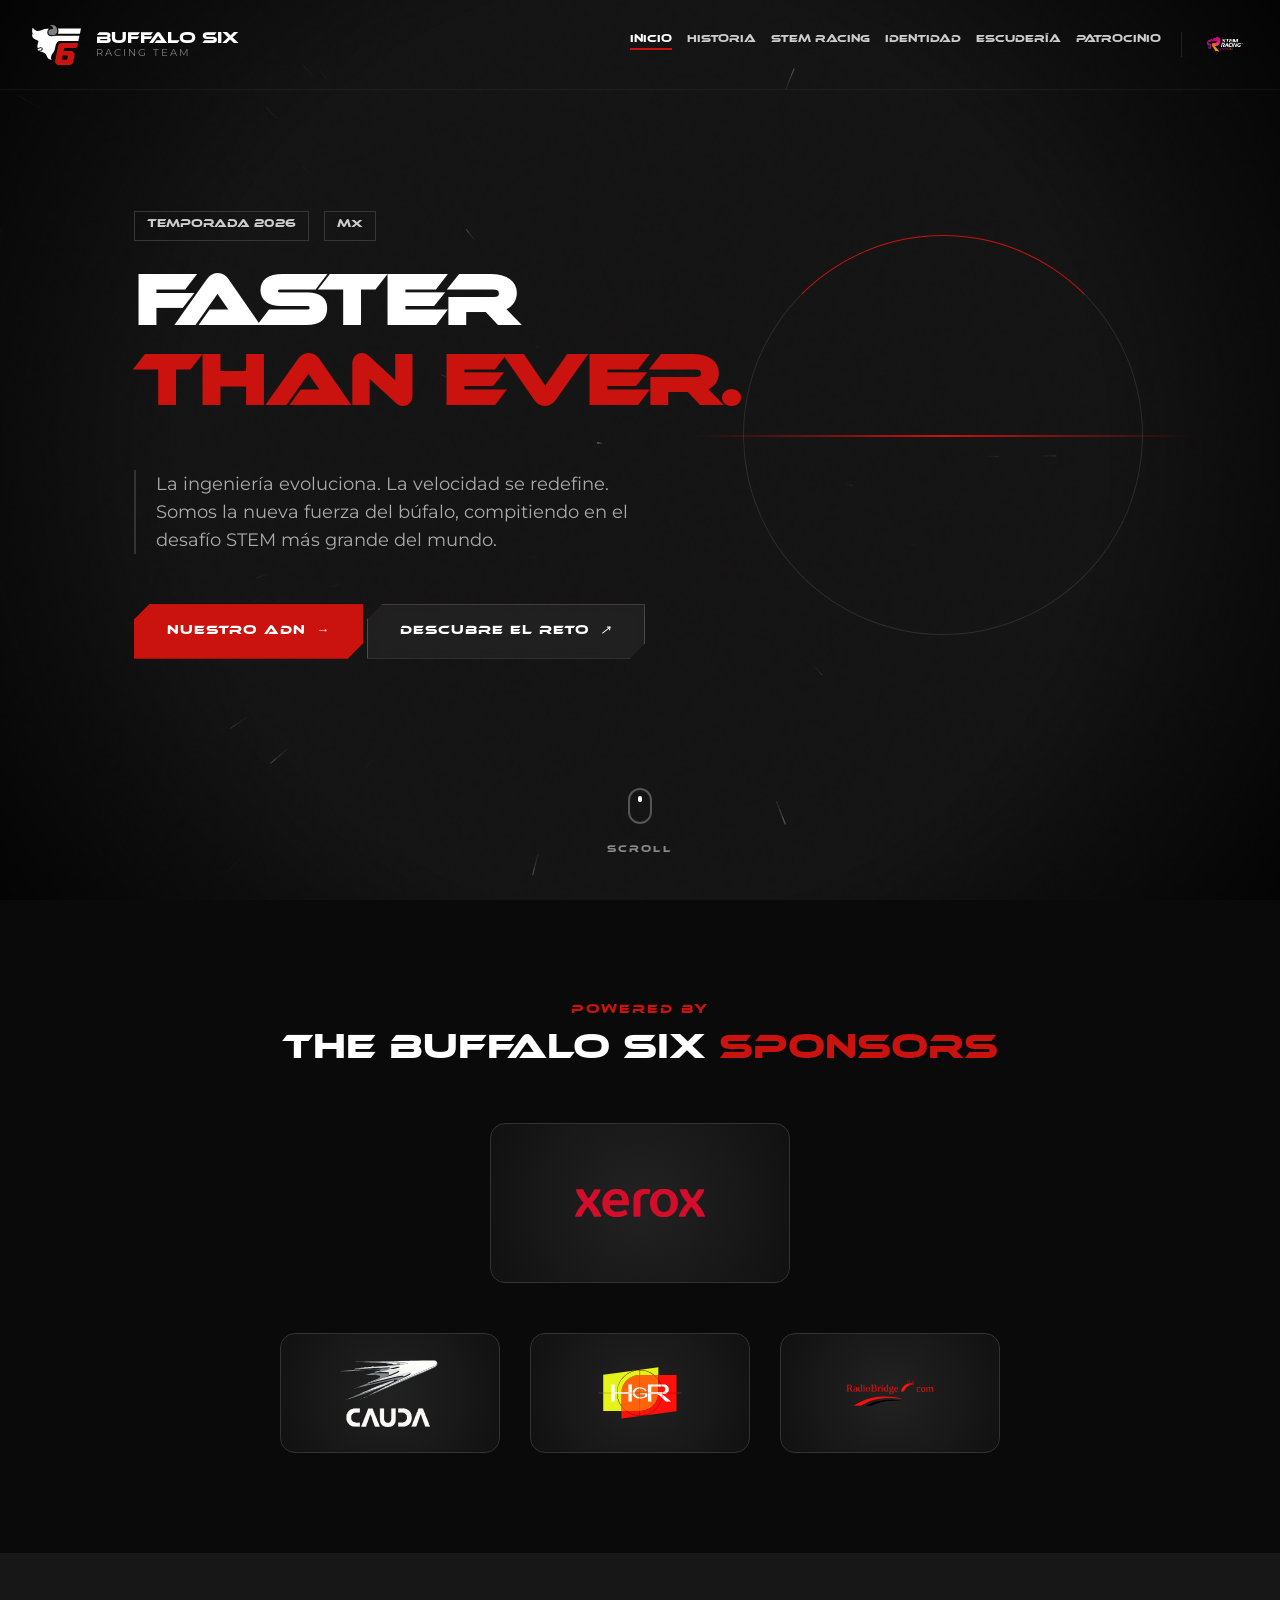
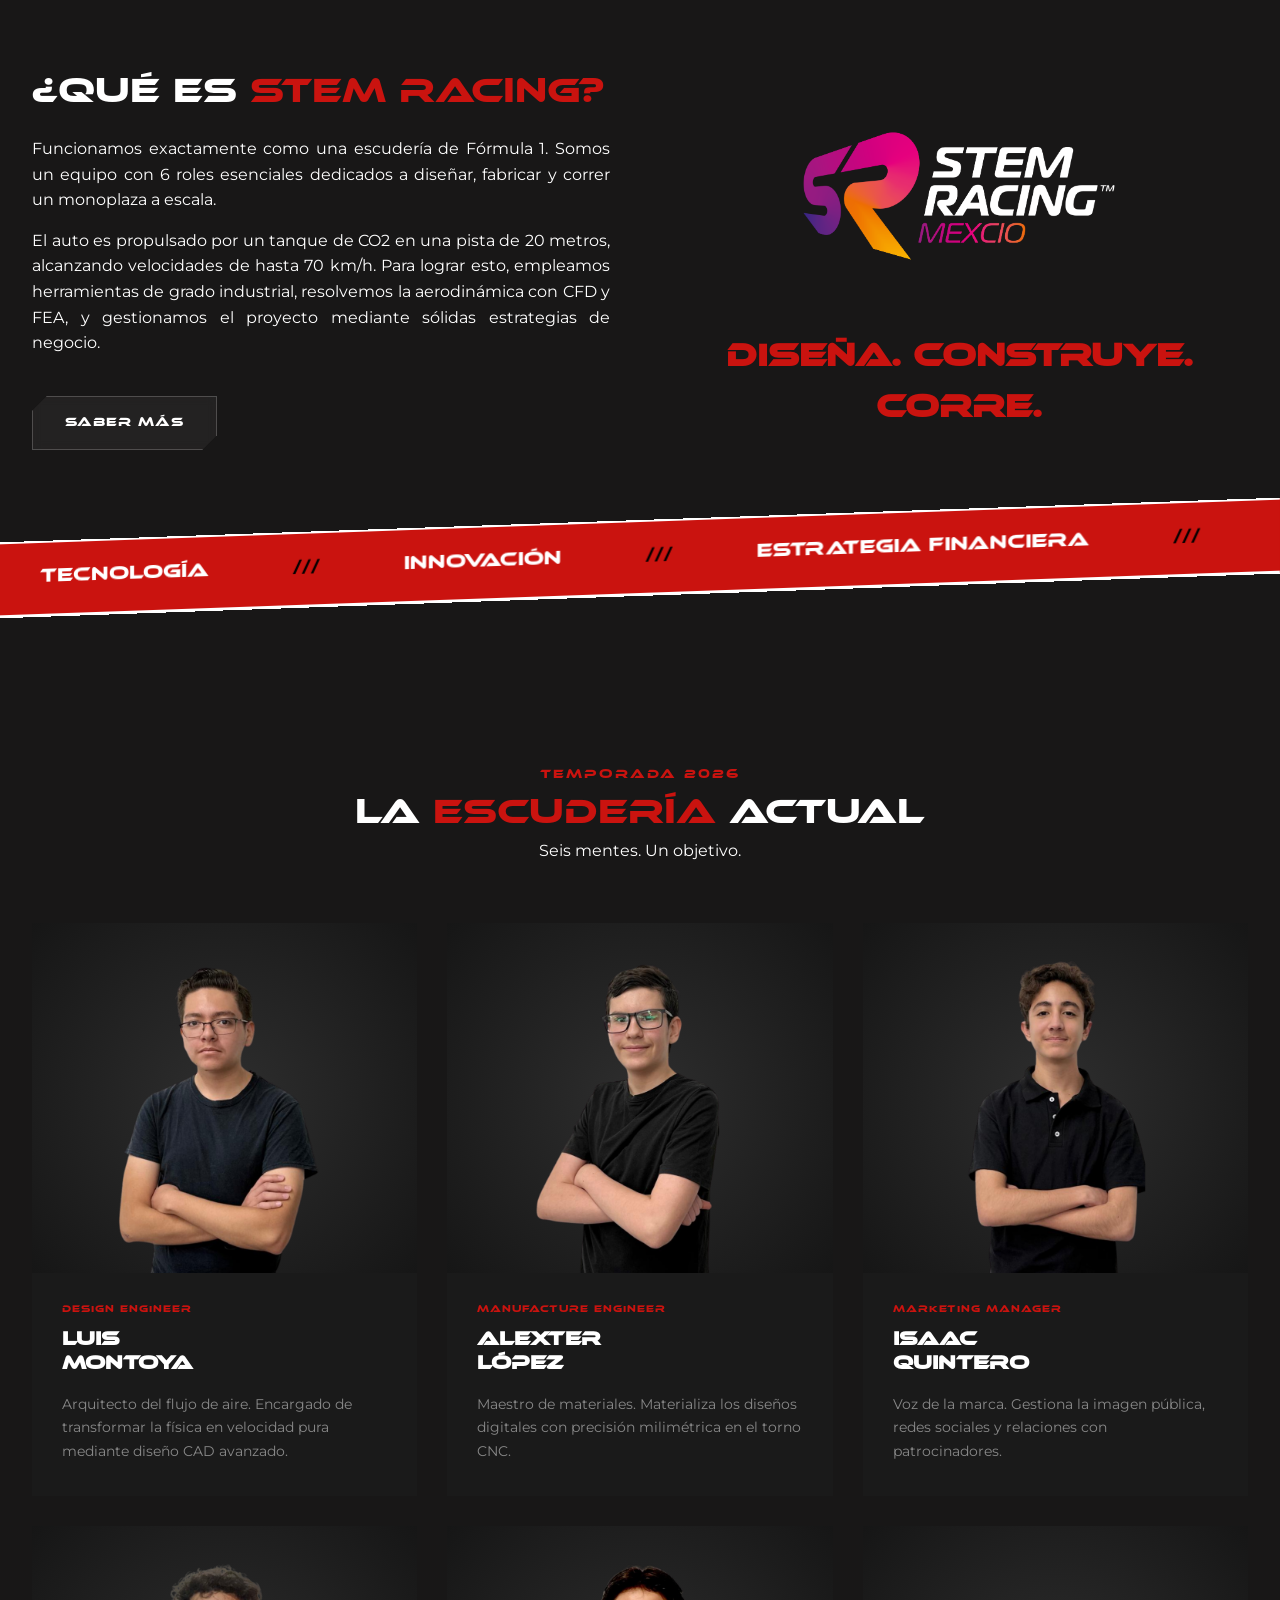
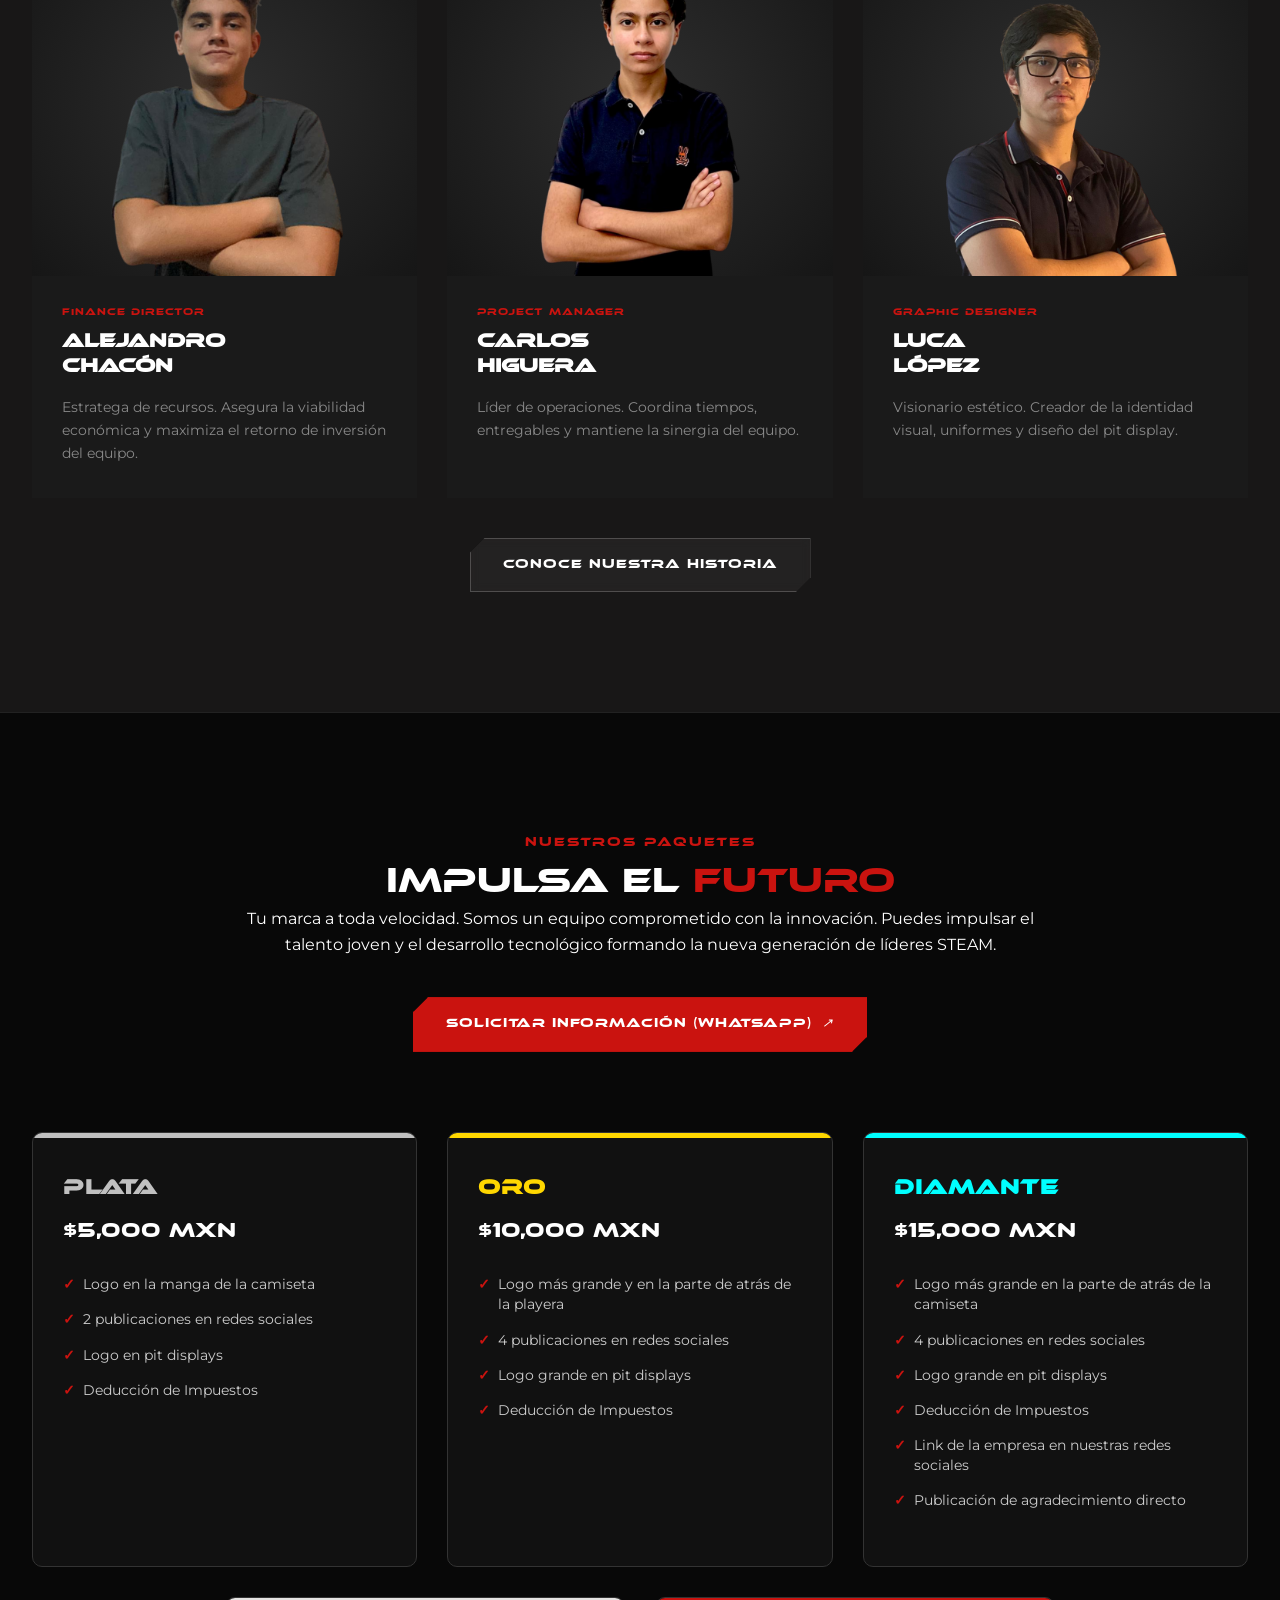
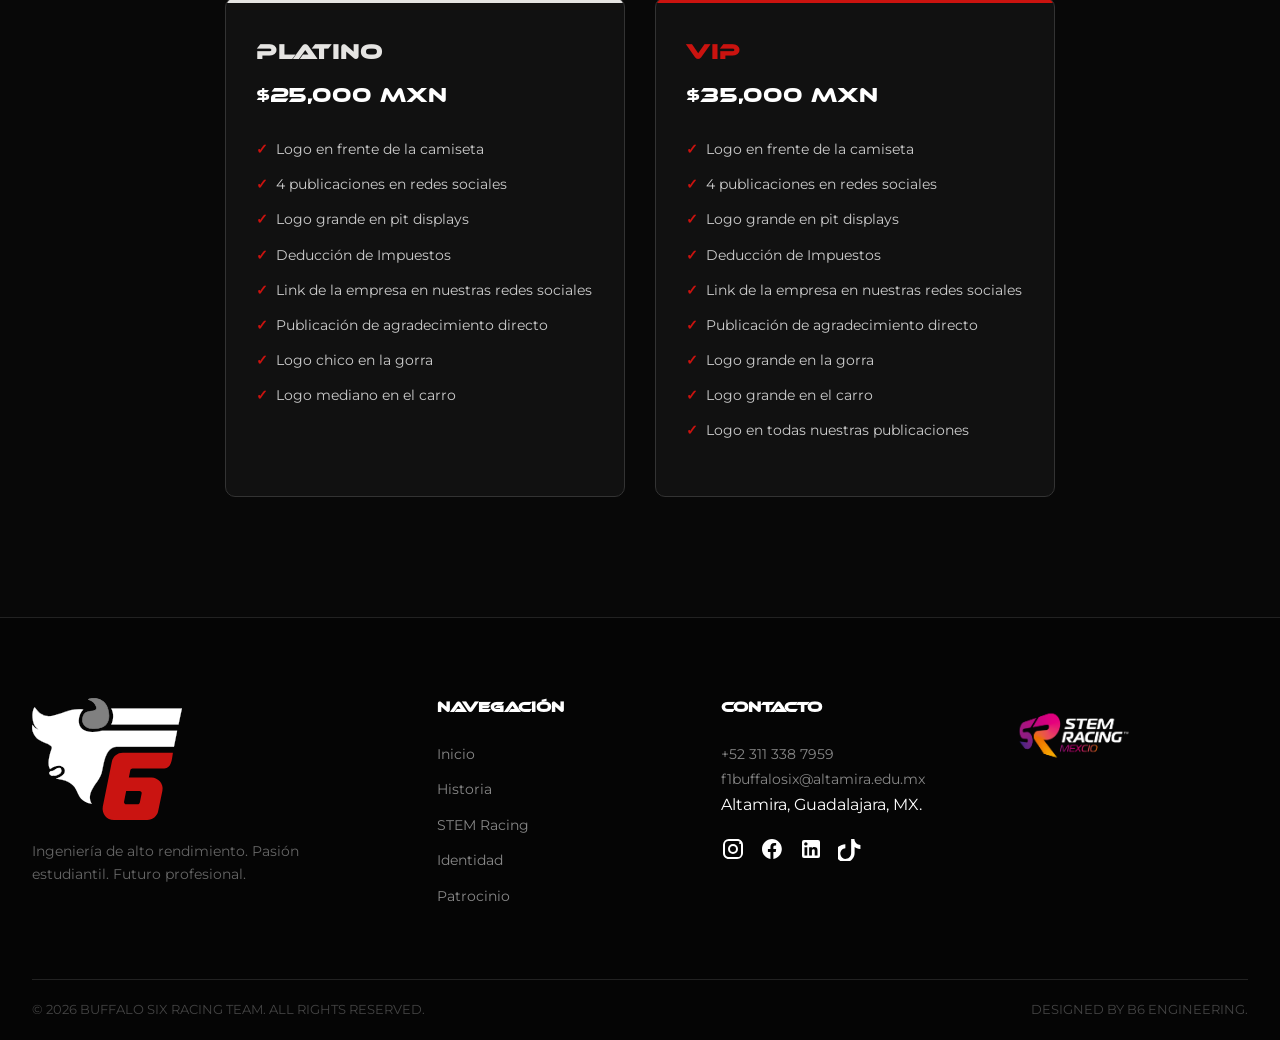
==== commit 8460577a: "Add files via upload" ====
--- a/index.html
+++ b/index.html
@@ -9,30 +9,20 @@
     <meta http-equiv="X-UA-Compatible" content="IE=edge" />
     <meta
       name="description"
-      content="Buffalo Six Racing Team - Temporada 2026. Ingeniería de precisión, velocidad y pasión. F1 in Schools México."
+      content="Buffalo Six Racing Team - Temporada 2026. Ingeniería de precisión, velocidad y pasión."
     />
-    <meta
-      name="keywords"
-      content="F1 in Schools, STEM, Racing, Buffalo Six, Ingeniería, Diseño, Patrocinio, México"
-    />
-    <meta name="author" content="Buffalo Six Engineering Team" />
     <meta name="theme-color" content="#181717" />
-
     <title>Buffalo Six | Season 2026</title>
-
     <link rel="icon" type="image/svg+xml" href="Logo B6 Blanco Sin Fondo.svg" />
-
     <link rel="preconnect" href="https://fonts.googleapis.com" />
     <link rel="preconnect" href="https://fonts.gstatic.com" crossorigin />
     <link
-      href="https://fonts.googleapis.com/css2?family=Montserrat:wght@200;300;400;500;600;700;800&family=Orbitron:wght@400;500;700;800;900&display=swap"
+      href="https://fonts.googleapis.com/css2?family=Montserrat:wght@200;300;400;500;600;700;800&display=swap"
       rel="stylesheet"
     />
-
     <link rel="stylesheet" href="style.css" />
   </head>
   <body class="loading-state">
-    <!-- Preloader Avanzado -->
     <div id="preloader">
       <div class="loader-container">
         <div class="loader-logo-wrap">
@@ -58,12 +48,10 @@
       </div>
     </div>
 
-    <!-- Fondo Interactivo -->
     <canvas id="warp-canvas"></canvas>
     <div class="noise-overlay"></div>
     <div class="vignette"></div>
 
-    <!-- Navegación -->
     <nav class="navbar" id="navbar">
       <div class="container nav-container">
         <a href="index.html" class="brand-logo">
@@ -80,10 +68,19 @@
 
         <div class="nav-right">
           <ul class="nav-menu">
-            <!-- Textos envueltos en span para el efecto -->
             <li class="nav-item">
               <a href="index.html" class="nav-link active" data-text="INICIO"
                 ><span>INICIO</span></a
+              >
+            </li>
+            <li class="nav-item">
+              <a href="history.html" class="nav-link" data-text="HISTORIA"
+                ><span>HISTORIA</span></a
+              >
+            </li>
+            <li class="nav-item">
+              <a href="stem.html" class="nav-link" data-text="STEM RACING"
+                ><span>STEM RACING</span></a
               >
             </li>
             <li class="nav-item">
@@ -103,6 +100,14 @@
             </li>
           </ul>
 
+          <a
+            href="https://stemracing.mx/"
+            target="_blank"
+            class="nav-stem-logo"
+          >
+            <img src="Full-Colour-Black_RGB-1024x476.png" alt="STEM Racing" />
+          </a>
+
           <div class="hamburger-wrap">
             <div class="hamburger" id="hamburger">
               <span class="line line-1"></span>
@@ -113,18 +118,25 @@
       </div>
     </nav>
 
-    <!-- Menú Móvil -->
     <div class="mobile-menu-overlay" id="mobile-nav">
       <div class="menu-backdrop"></div>
       <div class="mobile-menu-content">
         <nav class="mobile-nav-links">
-          <a href="index.html" class="mobile-link"><span>01.</span> INICIO</a>
+          <a href="index.html" class="mobile-link active"
+            ><span>01.</span> INICIO</a
+          >
+          <a href="history.html" class="mobile-link"
+            ><span>02.</span> HISTORIA</a
+          >
+          <a href="stem.html" class="mobile-link"
+            ><span>03.</span> STEM RACING</a
+          >
           <a href="identity.html" class="mobile-link"
-            ><span>02.</span> IDENTIDAD</a
+            ><span>04.</span> IDENTIDAD</a
           >
-          <a href="#team" class="mobile-link"><span>03.</span> ESCUDERÍA</a>
+          <a href="#team" class="mobile-link"><span>05.</span> ESCUDERÍA</a>
           <a href="#sponsors" class="mobile-link"
-            ><span>04.</span> PATROCINIO</a
+            ><span>06.</span> PATROCINIO</a
           >
         </nav>
         <div class="mobile-menu-footer">
@@ -138,7 +150,6 @@
     </div>
 
     <main id="main-content">
-      <!-- Hero Section -->
       <header id="hero" class="section hero-section">
         <div class="container hero-container">
           <div class="hero-text-content">
@@ -172,13 +183,9 @@
                   >NUESTRO ADN <i class="arrow-right">→</i></span
                 >
               </a>
-              <a
-                href="https://stemracing.mx/"
-                target="_blank"
-                class="btn btn-glass magnetic-btn"
-              >
+              <a href="stem.html" class="btn btn-glass magnetic-btn">
                 <span class="btn-content"
-                  >STEM RACING MX <i class="external-icon">↗</i></span
+                  >DESCUBRE EL RETO <i class="external-icon">↗</i></span
                 >
               </a>
             </div>
@@ -196,7 +203,85 @@
         </div>
       </header>
 
-      <!-- Stats / Introduction -->
+      <section class="section current-sponsors-section">
+        <div class="container center">
+          <span class="section-subtitle" data-reveal="fade-up">POWERED BY</span>
+          <h2 class="section-title" data-reveal="fade-up" data-delay="100">
+            THE BUFFALO SIX <span class="text-red">SPONSORS</span>
+          </h2>
+
+          <div class="sponsors-display">
+            <div
+              class="sponsor-plate main-sponsor"
+              data-reveal="zoom-in"
+              data-delay="200"
+            >
+              <img src="logo_xerox_vectorizado.svg" alt="Xerox" />
+            </div>
+
+            <div
+              class="secondary-sponsors"
+              data-reveal="fade-up"
+              data-delay="300"
+            >
+              <div class="sponsor-plate">
+                <img src="logo_cauda_vectorizado.svg" alt="Cauda" />
+              </div>
+              <div class="sponsor-plate">
+                <img src="logo_hgr_vectorizado.svg" alt="HGR" />
+              </div>
+              <div class="sponsor-plate">
+                <img src="logo_radiobridge_vectorizado.svg" alt="RadioBridge" />
+              </div>
+            </div>
+          </div>
+        </div>
+      </section>
+
+      <section class="section brief-stem-section">
+        <div class="container">
+          <div class="split-layout">
+            <div class="stem-brief-text" data-reveal="fade-right">
+              <h2 class="section-title">
+                ¿QUÉ ES <span class="text-red">STEM RACING?</span>
+              </h2>
+              <p class="text-justify" style="margin-top: 20px">
+                Funcionamos exactamente como una escudería de Fórmula 1. Somos
+                un equipo con 6 roles esenciales dedicados a diseñar, fabricar y
+                correr un monoplaza a escala.
+              </p>
+              <p class="text-justify" style="margin-top: 15px">
+                El auto es propulsado por un tanque de CO2 en una pista de 20
+                metros, alcanzando velocidades de hasta 70 km/h. Para lograr
+                esto, empleamos herramientas de grado industrial, resolvemos la
+                aerodinámica con CFD y FEA, y gestionamos el proyecto mediante
+                sólidas estrategias de negocio.
+              </p>
+              <a href="stem.html" class="btn btn-glass mt-medium magnetic-btn">
+                <span class="btn-content">SABER MÁS</span>
+              </a>
+            </div>
+            <div class="stem-brief-visual center" data-reveal="fade-left">
+              <img
+                src="Full-Colour-Black_RGB-1024x476.png"
+                alt="STEM Racing Mexico"
+                style="width: 100%; max-width: 400px; margin: 0 auto 30px auto"
+              />
+              <h3
+                class="big-glitch"
+                style="
+                  font-family: var(--font-display);
+                  font-size: 2rem;
+                  color: var(--color-red);
+                "
+              >
+                DISEÑA. CONSTRUYE. CORRE.
+              </h3>
+            </div>
+          </div>
+        </div>
+      </section>
+
       <section class="section stats-ticker-section">
         <div class="ticker-wrap">
           <div class="ticker">
@@ -218,14 +303,13 @@
         </div>
       </section>
 
-      <!-- Team Section -->
       <section id="team" class="section team-section">
         <div class="bg-pattern-dots"></div>
         <div class="container">
           <div class="section-header center">
-            <span class="section-subtitle">NUESTRA FUERZA</span>
+            <span class="section-subtitle">TEMPORADA 2026</span>
             <h2 class="section-title">
-              LA <span class="text-red">ESCUDERÍA</span>
+              LA <span class="text-red">ESCUDERÍA</span> ACTUAL
             </h2>
             <p class="section-desc">Seis mentes. Un objetivo.</p>
           </div>
@@ -339,51 +423,15 @@
               </div>
             </article>
           </div>
+
+          <div class="center mt-medium" data-reveal="fade-up">
+            <a href="history.html" class="btn btn-glass magnetic-btn">
+              <span class="btn-content">CONOCE NUESTRA HISTORIA</span>
+            </a>
+          </div>
         </div>
       </section>
 
-      <!-- Roadmap / Timeline -->
-      <section class="section roadmap-section">
-        <div class="container">
-          <h2 class="section-title center mb-large">
-            ROADMAP <span class="text-red">2026</span>
-          </h2>
-          <div class="timeline">
-            <div class="timeline-item" data-reveal="fade-left">
-              <div class="timeline-content">
-                <span class="phase">FASE 1</span>
-                <h3>CONFORMACIÓN</h3>
-                <p>Definición de roles, identidad y planeación estratégica.</p>
-              </div>
-            </div>
-            <div class="timeline-item" data-reveal="fade-right">
-              <div class="timeline-content">
-                <span class="phase">FASE 2</span>
-                <h3>DESARROLLO</h3>
-                <p>Diseño CAD, simulaciones CFD y búsqueda de patrocinios.</p>
-              </div>
-            </div>
-            <div class="timeline-item" data-reveal="fade-left">
-              <div class="timeline-content">
-                <span class="phase">FASE 3</span>
-                <h3>MANUFACTURA</h3>
-                <p>
-                  Mecanizado del auto, pruebas de túnel de viento y ensamble.
-                </p>
-              </div>
-            </div>
-            <div class="timeline-item highlight" data-reveal="fade-right">
-              <div class="timeline-content">
-                <span class="phase">FASE 4</span>
-                <h3>COMPETENCIA</h3>
-                <p>Regional y Nacional. El momento de la verdad en la pista.</p>
-              </div>
-            </div>
-          </div>
-        </div>
-      </section>
-
-      <!-- Sponsorship Section -->
       <section id="sponsors" class="section sponsorship-section">
         <div class="container">
           <div class="sponsor-layout-full">
@@ -411,7 +459,6 @@
             </div>
 
             <div class="packages-grid">
-              <!-- Plata -->
               <div
                 class="package-card package-plata"
                 data-reveal="fade-up"
@@ -427,7 +474,6 @@
                 </ul>
               </div>
 
-              <!-- Oro -->
               <div
                 class="package-card package-oro"
                 data-reveal="fade-up"
@@ -443,7 +489,6 @@
                 </ul>
               </div>
 
-              <!-- Diamante -->
               <div
                 class="package-card package-diamante"
                 data-reveal="fade-up"
@@ -461,7 +506,6 @@
                 </ul>
               </div>
 
-              <!-- Platino -->
               <div
                 class="package-card package-platino"
                 data-reveal="fade-up"
@@ -481,7 +525,6 @@
                 </ul>
               </div>
 
-              <!-- VIP -->
               <div
                 class="package-card package-vip"
                 data-reveal="fade-up"
@@ -506,7 +549,6 @@
         </div>
       </section>
 
-      <!-- Footer -->
       <footer class="footer">
         <div class="container">
           <div class="footer-top">
@@ -522,8 +564,9 @@
               <h4>NAVEGACIÓN</h4>
               <ul>
                 <li><a href="index.html">Inicio</a></li>
+                <li><a href="history.html">Historia</a></li>
+                <li><a href="stem.html">STEM Racing</a></li>
                 <li><a href="identity.html">Identidad</a></li>
-                <li><a href="#team">Equipo</a></li>
                 <li><a href="#sponsors">Patrocinio</a></li>
               </ul>
             </div>
@@ -541,11 +584,7 @@
               >
               <p>Altamira, Guadalajara, MX.</p>
               <div class="social-icons-footer">
-                <a
-                  href="https://instagram.com/f1buffalosix"
-                  target="_blank"
-                  aria-label="Instagram"
-                >
+                <a href="https://instagram.com/f1buffalosix" target="_blank">
                   <svg viewBox="0 0 24 24">
                     <path
                       fill="currentColor"
@@ -556,7 +595,6 @@
                 <a
                   href="https://www.facebook.com/profile.php?id=61553670977396"
                   target="_blank"
-                  aria-label="Facebook"
                 >
                   <svg viewBox="0 0 24 24">
                     <path
@@ -568,7 +606,6 @@
                 <a
                   href="https://www.linkedin.com/in/buffalo-six-racing-team/?originalSubdomain=mx"
                   target="_blank"
-                  aria-label="LinkedIn"
                 >
                   <svg viewBox="0 0 24 24">
                     <path
@@ -577,11 +614,7 @@
                     />
                   </svg>
                 </a>
-                <a
-                  href="https://www.tiktok.com/@f1buffalosix"
-                  target="_blank"
-                  aria-label="TikTok"
-                >
+                <a href="https://www.tiktok.com/@f1buffalosix" target="_blank">
                   <svg viewBox="0 0 24 24">
                     <path
                       fill="currentColor"
--- a/style.css
+++ b/style.css
@@ -1,8 +1,12 @@
-/* ==========================================================================
-   1. CORE VARIABLES & RESET
-   ========================================================================== */
+@font-face {
+    font-family: 'Ethnocentric';
+    src: url('ethnocentric.otf') format('opentype');
+    font-weight: normal;
+    font-style: normal;
+    font-display: swap;
+}
+
 :root {
-    /* Colors */
     --color-black: #181717;
     --color-black-soft: #1e1e1e;
     --color-black-deep: #0a0a0a;
@@ -12,16 +16,10 @@
     --color-gray-light: #CCCCCC;
     --color-gray-mid: #808080;
     --color-gray-dark: #373737;
-    
-    /* Typography */
-    --font-display: 'Orbitron', sans-serif;
+    --font-display: 'Ethnocentric', sans-serif;
     --font-body: 'Montserrat', sans-serif;
-    
-    /* Layout */
     --container-width: 1280px;
     --nav-height: 90px;
-    
-    /* Transitions */
     --ease-out: cubic-bezier(0.215, 0.61, 0.355, 1);
 }
 
@@ -59,9 +57,6 @@
 ul { list-style: none; }
 img { display: block; max-width: 100%; height: auto; }
 
-/* ==========================================================================
-   2. GLOBAL UTILITIES
-   ========================================================================== */
 .container {
     max-width: var(--container-width);
     margin: 0 auto;
@@ -83,7 +78,6 @@
 .mb-large { margin-bottom: 80px; }
 .mt-medium { margin-top: 40px; }
 
-/* Background FX */
 #warp-canvas {
     position: fixed;
     top: 0; left: 0; width: 100%; height: 100%;
@@ -102,10 +96,6 @@
     z-index: 1; pointer-events: none; opacity: 0.8;
 }
 
-/* ==========================================================================
-   3. COMPONENTS (Buttons, Loaders)
-   ========================================================================== */
-/* Preloader */
 #preloader {
     position: fixed; top: 0; left: 0; width: 100%; height: 100%;
     background: var(--color-black); z-index: 9999;
@@ -113,16 +103,15 @@
 }
 .loader-container { width: 300px; text-align: center; }
 .loader-logo { width: 80px; margin: 0 auto 20px; animation: pulse 2s infinite; }
-.loader-status { display: flex; justify-content: space-between; font-family: var(--font-display); font-size: 0.7rem; color: var(--color-gray-mid); margin-bottom: 5px; }
+.loader-status { display: flex; justify-content: space-between; font-family: var(--font-display); font-size: 0.6rem; color: var(--color-gray-mid); margin-bottom: 5px; }
 .loader-bar-bg { width: 100%; height: 2px; background: #333; position: relative; overflow: hidden; }
 .loader-bar-fill { height: 100%; width: 0%; background: var(--color-red); transition: width 0.1s linear; }
 .loader-meta { display: flex; justify-content: space-between; margin-top: 5px; font-family: monospace; font-size: 0.6rem; color: #444; }
 
-/* Buttons */
 .btn {
     display: inline-flex; align-items: center; justify-content: center;
-    padding: 16px 32px; font-family: var(--font-display); font-weight: 700;
-    text-transform: uppercase; font-size: 0.9rem; letter-spacing: 1px;
+    padding: 16px 32px; font-family: var(--font-display);
+    text-transform: uppercase; font-size: 0.8rem; letter-spacing: 1px;
     position: relative; overflow: hidden; cursor: pointer;
     clip-path: polygon(15px 0, 100% 0, 100% calc(100% - 15px), calc(100% - 15px) 100%, 0 100%, 0 15px);
     transition: all 0.3s ease;
@@ -136,17 +125,13 @@
 
 .btn-content { position: relative; z-index: 2; display: flex; align-items: center; gap: 10px; }
 
-/* Titles */
 .section-title {
-    font-family: var(--font-display); font-size: 3rem; font-weight: 900;
-    text-transform: uppercase; line-height: 1; letter-spacing: -1px;
-}
-.section-subtitle { display: block; font-family: var(--font-display); color: var(--color-red); font-size: 0.9rem; margin-bottom: 10px; letter-spacing: 2px; }
+    font-family: var(--font-display); font-size: 2.2rem; font-weight: normal; 
+    text-transform: uppercase; line-height: 1.2;
+}
+.section-subtitle { display: block; font-family: var(--font-display); color: var(--color-red); font-size: 0.8rem; margin-bottom: 10px; letter-spacing: 2px; }
 .title-separator { width: 60px; height: 4px; background: var(--color-red); margin-top: 20px; }
 
-/* ==========================================================================
-   4. NAVIGATION
-   ========================================================================== */
 .navbar {
     position: fixed; top: 0; left: 0; width: 100%; height: var(--nav-height);
     z-index: 1000; transition: all 0.4s var(--ease-out);
@@ -158,14 +143,15 @@
 .brand-logo { display: flex; align-items: center; gap: 15px; }
 .nav-img { height: 40px; }
 .brand-info { display: flex; flex-direction: column; line-height: 1; }
-.brand-name { font-family: var(--font-display); font-weight: 900; font-size: 1.2rem; }
+.brand-name { font-family: var(--font-display); font-size: 1rem; }
 .brand-tag { font-size: 0.6rem; color: var(--color-gray-mid); letter-spacing: 2px; }
 
-.nav-menu { display: flex; gap: 40px; }
+.nav-right { display: flex; align-items: center; }
+.nav-menu { display: flex; gap: 15px; }
 .nav-link {
-    font-family: var(--font-display); font-size: 0.8rem; color: var(--color-gray-light);
+    font-family: var(--font-display); font-size: 0.65rem; color: var(--color-gray-light);
     position: relative; display: inline-block; overflow: hidden;
-    height: 1.2rem; line-height: 1.2rem; /* Fixes overlap bug */
+    height: 1.2rem; line-height: 1.2rem;
 }
 .nav-link::before {
     content: attr(data-text); position: absolute; top: 0; left: 0; width: 100%; height: 100%;
@@ -177,7 +163,13 @@
 
 .nav-link.active { color: var(--color-white); border-bottom: 2px solid var(--color-red); }
 
-/* Hamburger Menu fix for Desktop */
+.nav-stem-logo { 
+    display: flex; align-items: center; 
+    margin-left: 20px; border-left: 1px solid rgba(255,255,255,0.1); padding-left: 20px; 
+}
+.nav-stem-logo img { height: 25px; transition: transform 0.3s ease; }
+.nav-stem-logo:hover img { transform: scale(1.05); }
+
 .hamburger-wrap { display: none; }
 .hamburger { width: 30px; height: 20px; position: relative; cursor: pointer; z-index: 1002; }
 .line { position: absolute; width: 100%; height: 2px; background: #fff; transition: 0.4s; }
@@ -185,7 +177,6 @@
 .hamburger.active .line-1 { transform: rotate(45deg); top: 9px; }
 .hamburger.active .line-2 { transform: rotate(-45deg); bottom: 9px; }
 
-/* Mobile Menu */
 .mobile-menu-overlay {
     position: fixed; top: 0; left: 0; width: 100%; height: 100vh;
     z-index: 1001; pointer-events: none;
@@ -205,13 +196,10 @@
 .mobile-menu-overlay.active .mobile-menu-content { transform: translateX(0); }
 
 .mobile-nav-links { display: flex; flex-direction: column; gap: 20px; }
-.mobile-link { font-family: var(--font-display); font-size: 2rem; font-weight: 700; color: #555; transition: 0.3s; }
-.mobile-link span { font-size: 1rem; color: var(--color-red); margin-right: 10px; }
+.mobile-link { font-family: var(--font-display); font-size: 1.2rem; color: #555; transition: 0.3s; }
+.mobile-link span { font-size: 0.8rem; color: var(--color-red); margin-right: 10px; }
 .mobile-link:hover, .mobile-link.active { color: #fff; padding-left: 10px; }
 
-/* ==========================================================================
-   5. HERO SECTION
-   ========================================================================== */
 .hero-section {
     height: 100vh; display: flex; align-items: center; justify-content: center;
     padding-top: var(--nav-height);
@@ -220,10 +208,10 @@
 
 .hero-meta { margin-bottom: 30px; display: flex; gap: 15px; }
 .season-badge, .location-badge {
-    border: 1px solid var(--color-gray-dark); padding: 5px 12px; font-family: var(--font-display); font-size: 0.8rem; color: var(--color-gray-light);
-}
-
-.hero-title { font-size: 6rem; font-weight: 900; line-height: 0.9; margin-bottom: 40px; font-family: var(--font-display); }
+    border: 1px solid var(--color-gray-dark); padding: 5px 12px; font-family: var(--font-display); font-size: 0.7rem; color: var(--color-gray-light);
+}
+
+.hero-title { font-size: 4.5rem; line-height: 1.1; margin-bottom: 40px; font-family: var(--font-display); }
 .hero-title .text-red { -webkit-text-fill-color: var(--color-red); }
 .hero-description { font-size: 1.1rem; color: #aaa; max-width: 500px; margin-bottom: 50px; border-left: 2px solid #333; padding-left: 20px; }
 
@@ -245,23 +233,40 @@
     position: absolute; top: 6px; left: 50%; transform: translateX(-50%);
     animation: scrollMouse 2s infinite;
 }
-.scroll-txt { font-family: var(--font-display); font-size: 0.7rem; letter-spacing: 2px; opacity: 0.5; }
-
-/* Stats Ticker */
+.scroll-txt { font-family: var(--font-display); font-size: 0.6rem; letter-spacing: 2px; opacity: 0.5; }
+
+.current-sponsors-section { background: #0a0a0a; padding: 100px 0; border-bottom: 1px solid #1a1a1a; }
+.sponsors-display { display: flex; flex-direction: column; align-items: center; gap: 50px; margin-top: 50px; }
+
+.sponsor-plate {
+    background: radial-gradient(circle at center, #222 0%, #111 100%);
+    border: 1px solid #333;
+    border-radius: 15px;
+    display: flex;
+    align-items: center;
+    justify-content: center;
+    padding: 20px;
+    transition: transform 0.3s ease;
+}
+.sponsor-plate:hover { transform: translateY(-5px); border-color: var(--color-red); }
+
+.main-sponsor.sponsor-plate { height: 160px; width: 300px; }
+.main-sponsor img { height: 130px; width: auto; max-width: 100%; object-fit: contain; }
+
+.secondary-sponsors { display: flex; gap: 30px; flex-wrap: wrap; justify-content: center; align-items: center; }
+.secondary-sponsors .sponsor-plate { height: 120px; width: 220px; }
+.secondary-sponsors img { height: 100px; width: auto; max-width: 100%; object-fit: contain; }
+
 .stats-ticker-section { padding: 20px 0; background: var(--color-red); transform: skewY(-2deg); margin: -50px 0 50px; border-top: 2px solid #fff; border-bottom: 2px solid #fff; z-index: 5; }
 .ticker-wrap { overflow: hidden; white-space: nowrap; }
 .ticker { display: inline-block; animation: marquee 20s linear infinite; }
-.ticker-item { display: inline-block; padding: 0 40px; font-family: var(--font-display); font-weight: 900; font-size: 1.5rem; text-transform: uppercase; }
+.ticker-item { display: inline-block; padding: 0 40px; font-family: var(--font-display); font-size: 1.2rem; }
 .ticker-item.separator { color: #000; }
 
-/* ==========================================================================
-   6. TEAM SECTION
-   ========================================================================== */
 .team-grid { display: grid; grid-template-columns: repeat(3, 1fr); gap: 30px; margin-top: 60px; }
 .member-card { background: #1a1a1a; transition: transform 0.4s ease; cursor: pointer; }
 .member-card:hover { transform: translateY(-10px); }
 
-/* Ajuste de Fotos del Equipo - Sin Overlay Oscuro y con fondo gris brillante */
 .member-visual { 
     height: 350px; 
     background: radial-gradient(circle at center, #2e2e2e 0%, #161616 100%); 
@@ -283,11 +288,10 @@
 
 .member-content { padding: 30px; border-bottom: 3px solid transparent; transition: 0.3s; background: #1a1a1a; position: relative; z-index: 3;}
 .member-card:hover .member-content { border-bottom-color: var(--color-red); }
-.member-role { font-family: var(--font-display); color: var(--color-red); font-size: 0.7rem; letter-spacing: 1px; display: block; margin-bottom: 10px; }
-.member-name { font-family: var(--font-display); font-size: 1.5rem; line-height: 1.1; margin-bottom: 15px; }
+.member-role { font-family: var(--font-display); color: var(--color-red); font-size: 0.6rem; letter-spacing: 1px; display: block; margin-bottom: 10px; }
+.member-name { font-family: var(--font-display); font-size: 1.2rem; line-height: 1.3; margin-bottom: 15px; }
 .member-bio { font-size: 0.9rem; color: #888; }
 
-/* Timeline */
 .timeline { position: relative; max-width: 800px; margin: 0 auto; }
 .timeline::before { content: ''; position: absolute; top: 0; left: 50%; width: 2px; height: 100%; background: #333; transform: translateX(-50%); }
 .timeline-item { width: 50%; padding: 0 40px; margin-bottom: 50px; position: relative; }
@@ -296,16 +300,12 @@
 .timeline-item::after { content: ''; width: 16px; height: 16px; background: #111; border: 2px solid var(--color-red); border-radius: 50%; position: absolute; top: 0; }
 .timeline-item:nth-child(odd)::after { right: -10px; }
 .timeline-item:nth-child(even)::after { left: -10px; }
-.phase { font-family: var(--font-display); color: var(--color-red); font-size: 0.8rem; margin-bottom: 5px; display: block; }
-.timeline-content h3 { font-family: var(--font-display); font-size: 1.2rem; margin-bottom: 10px; }
+.phase { font-family: var(--font-display); color: var(--color-red); font-size: 0.7rem; margin-bottom: 5px; display: block; }
+.timeline-content h3 { font-family: var(--font-display); font-size: 1rem; margin-bottom: 10px; }
 .timeline-content p { font-size: 0.9rem; color: #aaa; }
 
-/* ==========================================================================
-   7. SPONSORSHIP SECTION (Paquetes Flexbox Alineados)
-   ========================================================================== */
 .sponsorship-section { background: #080808; border-top: 1px solid #222; }
 
-/* Estructura Flexbox para que se centren los de la fila de abajo */
 .packages-grid {
     display: flex;
     flex-wrap: wrap;
@@ -322,13 +322,12 @@
     transition: transform 0.3s, border-color 0.3s;
     position: relative;
     overflow: hidden;
-    flex: 1 1 calc(33.333% - 30px); /* Toman 1/3 del espacio */
+    flex: 1 1 calc(33.333% - 30px);
     min-width: 320px;
-    max-width: 400px; /* Evita que los dos de abajo se estiren demasiado */
+    max-width: 400px; 
 }
 .package-card:hover { transform: translateY(-10px); }
 
-/* Borde superior de color por paquete */
 .package-card::before { content: ''; position: absolute; top: 0; left: 0; width: 100%; height: 5px; }
 .package-plata::before { background: #C0C0C0; }
 .package-oro::before { background: #FFD700; }
@@ -336,59 +335,50 @@
 .package-platino::before { background: #E5E4E2; }
 .package-vip::before { background: var(--color-red); }
 
-/* Nombres de los paquetes */
-.package-card h3 { font-family: var(--font-display); font-size: 1.5rem; margin-bottom: 10px; text-transform: uppercase; letter-spacing: 1px;}
+.package-card h3 { font-family: var(--font-display); font-size: 1.3rem; margin-bottom: 10px; letter-spacing: 1px;}
 .package-plata h3 { color: #C0C0C0; }
 .package-oro h3 { color: #FFD700; }
 .package-diamante h3 { color: #00FFFF; }
 .package-platino h3 { color: #E5E4E2; }
 .package-vip h3 { color: var(--color-red); }
 
-/* Precio */
-.package-price { font-family: var(--font-display); font-size: 1.6rem; font-weight: 900; margin-bottom: 25px; color: #fff; }
-
-/* Lista de beneficios */
+.package-price { font-family: var(--font-display); font-size: 1.3rem; margin-bottom: 25px; color: #fff; }
+
 .package-card ul { list-style: none; margin: 0; padding: 0; }
 .package-card li { font-size: 0.9rem; color: #ccc; margin-bottom: 15px; padding-left: 20px; position: relative; line-height: 1.4; }
 .package-card li::before { content: '✓'; position: absolute; left: 0; color: var(--color-red); font-weight: bold; }
 
-/* ==========================================================================
-   8. IDENTITY PAGE STYLES
-   ========================================================================== */
-.subpage-header { padding-top: 150px; text-align: center; background: radial-gradient(circle at center, #1a1a1a 0%, #000 100%); }
-.page-tag { display: inline-block; border: 1px solid var(--color-red); color: var(--color-red); padding: 5px 15px; font-family: var(--font-display); font-size: 0.8rem; margin-bottom: 20px; }
-.page-title { font-size: 5rem; margin-bottom: 20px; position: relative; }
-.page-lead { font-size: 1.2rem; color: #ccc; max-width: 700px; margin: 0 auto; }
+.subpage-header { padding: 160px 0 100px; text-align: center; background: radial-gradient(circle at center, #1a1a1a 0%, #000 100%); }
+.header-content { display: flex; flex-direction: column; align-items: center; gap: 20px; }
+.page-tag { display: inline-block; border: 1px solid var(--color-red); color: var(--color-red); padding: 5px 15px; font-family: var(--font-display); font-size: 0.7rem; }
+.page-title { font-size: 3rem; line-height: 1.1; margin-bottom: 0; }
+.page-lead { font-size: 1.1rem; color: #ccc; max-width: 700px; margin: 0 auto; }
 
 .story-layout { display: grid; grid-template-columns: 1fr 1fr; gap: 80px; align-items: center; }
-.brand-quote { font-family: var(--font-display); font-size: 2rem; color: #fff; margin-top: 30px; border-left: 4px solid var(--color-red); padding-left: 20px; }
-
-/* Brand Showcase en lugar de Logo Evolution (Legacy Removido) */
+.brand-quote { font-family: var(--font-display); font-size: 1.5rem; color: #fff; margin-top: 30px; border-left: 4px solid var(--color-red); padding-left: 20px; }
+
 .brand-showcase { position: relative; display: flex; align-items: center; justify-content: center; height: 350px; }
 .glow-circle { position: absolute; width: 250px; height: 250px; background: var(--color-red); border-radius: 50%; filter: blur(80px); opacity: 0.3; animation: pulse 4s infinite; }
 .hero-logo-large { position: relative; z-index: 2; max-height: 220px; transition: 0.4s; }
 .brand-showcase:hover .hero-logo-large { transform: scale(1.05); }
 
-/* Construction SVG */
 .construction-display { background: #0f0f0f; border: 1px solid #333; padding: 20px; }
 .construction-svg { width: 100%; height: auto; }
 
-/* Color Grid */
 .color-grid-expanded { display: grid; grid-template-columns: repeat(4, 1fr); gap: 20px; margin-top: 50px; }
 .swatch { height: 120px; position: relative; display: flex; align-items: flex-end; padding: 10px; }
 .hex { background: rgba(0,0,0,0.7); color: #fff; padding: 2px 5px; font-size: 0.7rem; font-family: monospace; }
 .color-desc { padding: 15px; background: #111; border: 1px solid #222; border-top: none; }
-.color-desc h3 { font-family: var(--font-display); font-size: 0.9rem; margin-bottom: 5px; }
+.color-desc h3 { font-family: var(--font-display); font-size: 0.8rem; margin-bottom: 5px; }
 .cmyk-values { font-size: 0.7rem; color: #666; margin-top: 10px; font-family: monospace; }
 
-/* Typography */
 .split-layout { display: grid; grid-template-columns: 1fr 1fr; gap: 60px; align-items: center; }
 .typo-visual { background: #fff; color: #000; padding: 40px; text-align: center; border-radius: 4px; }
-.font-preview { font-family: var(--font-display); font-size: 6rem; line-height: 1; font-weight: 900; }
-.alphabet-grid { display: flex; flex-wrap: wrap; gap: 10px; margin-top: 30px; font-family: var(--font-display); font-size: 1.2rem; color: #555; }
-.alphabet-grid .highlight { color: var(--color-red); font-weight: 900; }
-
-/* Assets Grid */
+.font-preview { font-family: var(--font-display); font-size: 4rem; line-height: 1.2; }
+.font-name { font-family: var(--font-display); font-size: 1.2rem; margin-top: 10px; }
+.alphabet-grid { display: flex; flex-wrap: wrap; gap: 10px; margin-top: 30px; font-family: var(--font-display); font-size: 1rem; color: #555; }
+.alphabet-grid .highlight { color: var(--color-red); }
+
 .assets-grid { display: grid; grid-template-columns: repeat(3, 1fr); gap: 30px; margin-top: 50px; }
 .asset-card { text-align: center; }
 .asset-preview { height: 150px; background: #111; border: 1px solid #333; margin-bottom: 15px; display: flex; align-items: center; justify-content: center; }
@@ -397,30 +387,38 @@
 .arrow-shape { width: 20px; height: 30px; background: var(--color-red); clip-path: polygon(0 20%, 60% 20%, 60% 0, 100% 50%, 60% 100%, 60% 80%, 0 80%); }
 .logo-preview img { height: 60px; }
 
-/* ==========================================================================
-   9. FOOTER & ANIMATIONS
-   ========================================================================== */
 .footer { background: #050505; border-top: 1px solid #222; padding: 80px 0 20px; }
 .footer-top { display: grid; grid-template-columns: 1.5fr 1fr 1fr 1fr; gap: 40px; margin-bottom: 60px; }
 .footer-brand img { width: 150px; margin-bottom: 20px; }
 .footer-brand p { color: #666; font-size: 0.9rem; max-width: 300px; }
-.footer h4 { font-family: var(--font-display); font-size: 1rem; color: #fff; margin-bottom: 20px; }
+.footer h4 { font-family: var(--font-display); font-size: 0.9rem; color: #fff; margin-bottom: 20px; }
 .footer ul li { margin-bottom: 10px; }
 .footer a { color: #888; font-size: 0.9rem; }
 .footer a:hover { color: var(--color-red); }
 .social-icons-footer { display: flex; gap: 15px; margin-top: 20px; }
 .social-icons-footer a { width: 24px; height: 24px; display: block; color: #fff; }
-.stem-logo { width: 120px; opacity: 0.7; transition: 0.3s; }
-.stem-logo:hover { opacity: 1; }
+
+.stem-logo { 
+    width: 140px;
+    transition: transform 0.3s; 
+}
+.stem-logo:hover { transform: scale(1.05); }
+
 .footer-bottom { border-top: 1px solid #222; padding-top: 20px; display: flex; justify-content: space-between; font-size: 0.8rem; color: #444; }
 
-/* Keyframes */
+.big-glitch {
+    display: inline-block;
+    transition: transform 0.4s cubic-bezier(0.25, 1, 0.5, 1);
+}
+.big-glitch:hover {
+    transform: scale(1.03);
+}
+
 @keyframes spin { 100% { transform: rotate(360deg); } }
 @keyframes scrollMouse { 0% { top: 6px; opacity: 1; } 100% { top: 20px; opacity: 0; } }
 @keyframes marquee { 0% { transform: translateX(0); } 100% { transform: translateX(-50%); } }
 @keyframes pulse { 0% { transform: scale(1); opacity: 1; } 50% { transform: scale(1.05); opacity: 0.7; } 100% { transform: scale(1); opacity: 1; } }
 
-/* Media Queries */
 @media (max-width: 1024px) {
     .hero-container { grid-template-columns: 1fr; text-align: center; }
     .hero-visual-abstract { display: none; }
@@ -429,11 +427,12 @@
     .story-layout, .split-layout { grid-template-columns: 1fr; }
     .packages-grid { flex-direction: column; align-items: center; }
     .package-card { max-width: 100%; width: 100%; }
+    .nav-stem-logo { display: none; }
 }
 @media (max-width: 768px) {
     .nav-menu { display: none; } 
     .hamburger-wrap { display: block; }
-    .hero-title { font-size: 3.5rem; }
+    .hero-title { font-size: 2.8rem; }
     .footer-top { grid-template-columns: 1fr; text-align: center; }
     .social-icons-footer { justify-content: center; }
     .team-grid, .color-grid-expanded, .assets-grid { grid-template-columns: 1fr; }
@@ -441,10 +440,7 @@
     .timeline-item { width: 100%; padding-left: 60px; padding-right: 0; text-align: left !important; }
     .timeline-item:nth-child(even), .timeline-item:nth-child(odd) { left: 0; }
     .timeline-item::after { left: 11px !important; }
-}
-
-/* Animations Reveal */
-[data-reveal] { opacity: 0; transition: 1s cubic-bezier(0.2, 0.8, 0.2, 1); }
-[data-reveal="fade-up"] { transform: translateY(50px); }[data-reveal="fade-down"] { transform: translateY(-50px); }[data-reveal="fade-right"] { transform: translateX(-50px); }[data-reveal="fade-left"] { transform: translateX(50px); }
-[data-reveal="zoom-in"] { transform: scale(0.9); }
+    .secondary-sponsors { flex-direction: column; gap: 20px; }
+}
+[data-reveal] { opacity: 0; transition: 1s cubic-bezier(0.2, 0.8, 0.2, 1); }[data-reveal="fade-up"] { transform: translateY(50px); }[data-reveal="fade-down"] { transform: translateY(-50px); }[data-reveal="fade-right"] { transform: translateX(-50px); }[data-reveal="fade-left"] { transform: translateX(50px); }[data-reveal="zoom-in"] { transform: scale(0.9); }
 .reveal-active { opacity: 1; transform: translate(0) scale(1); }
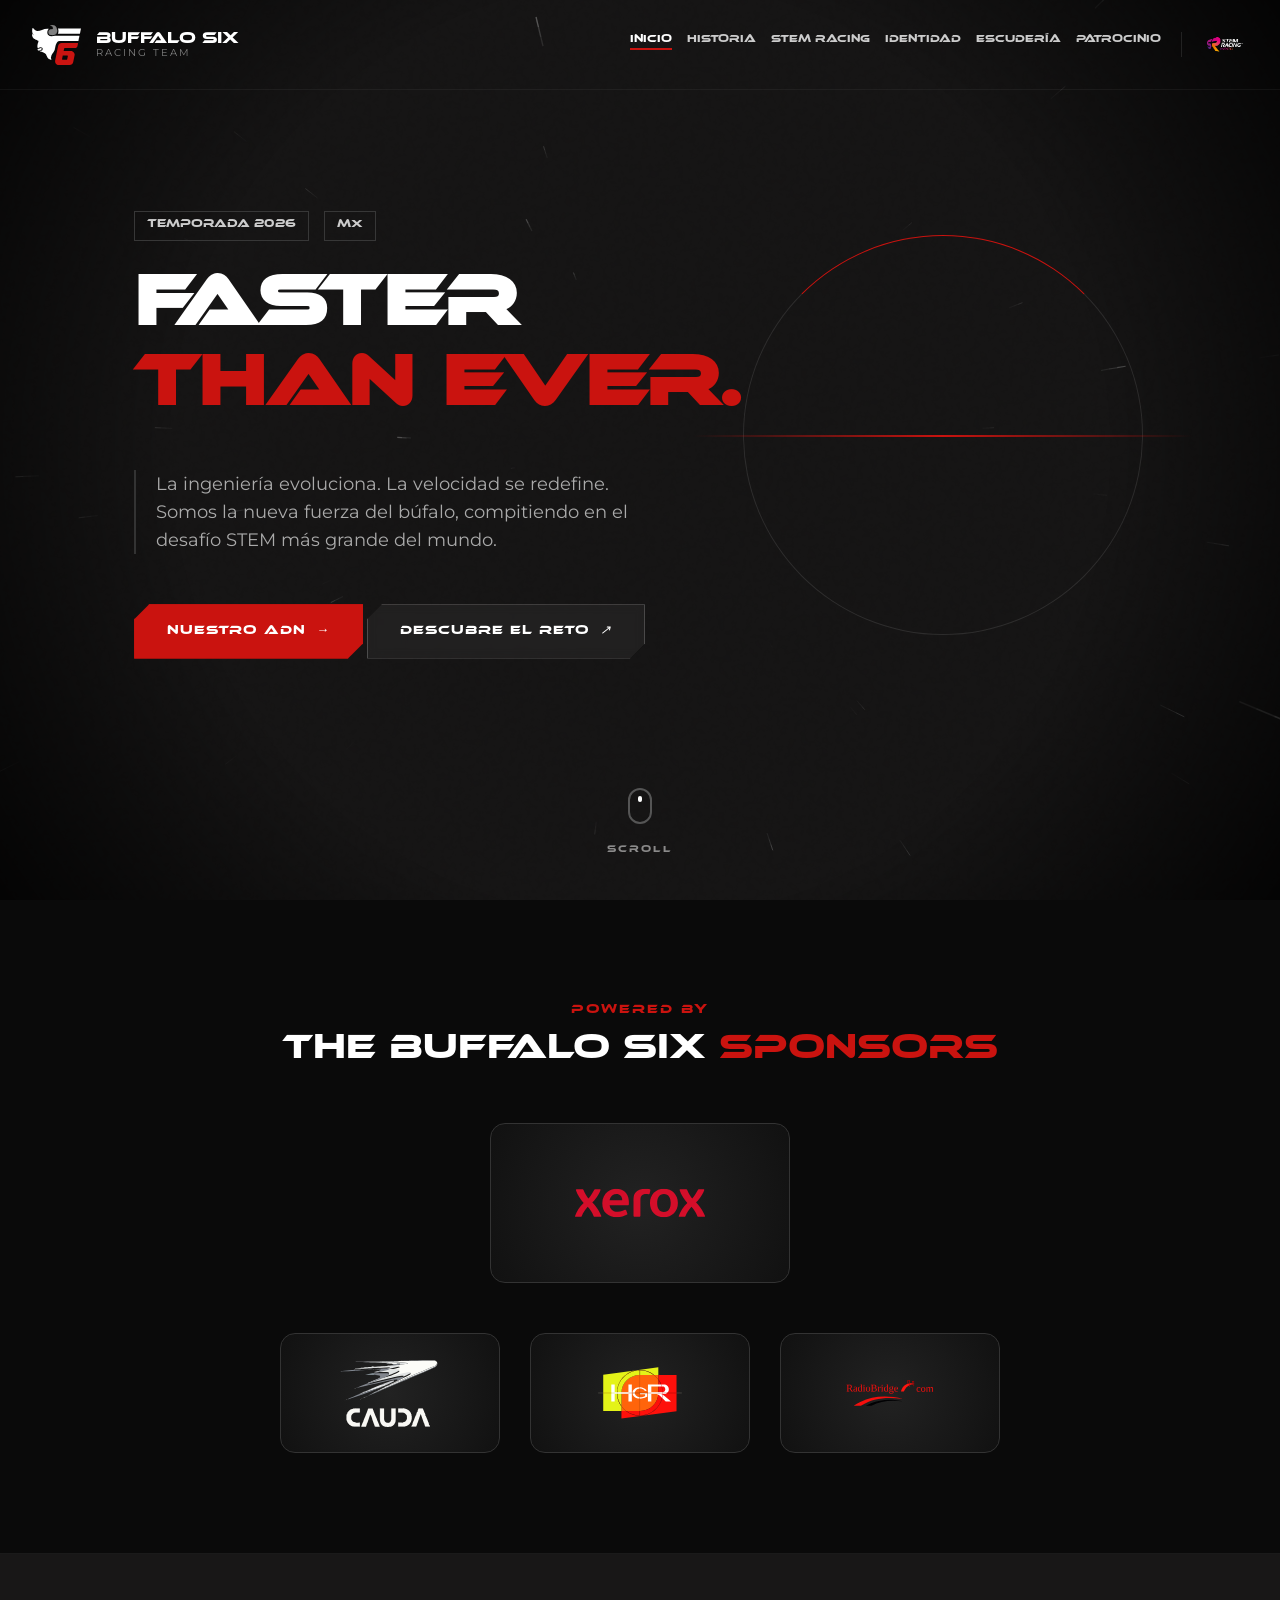
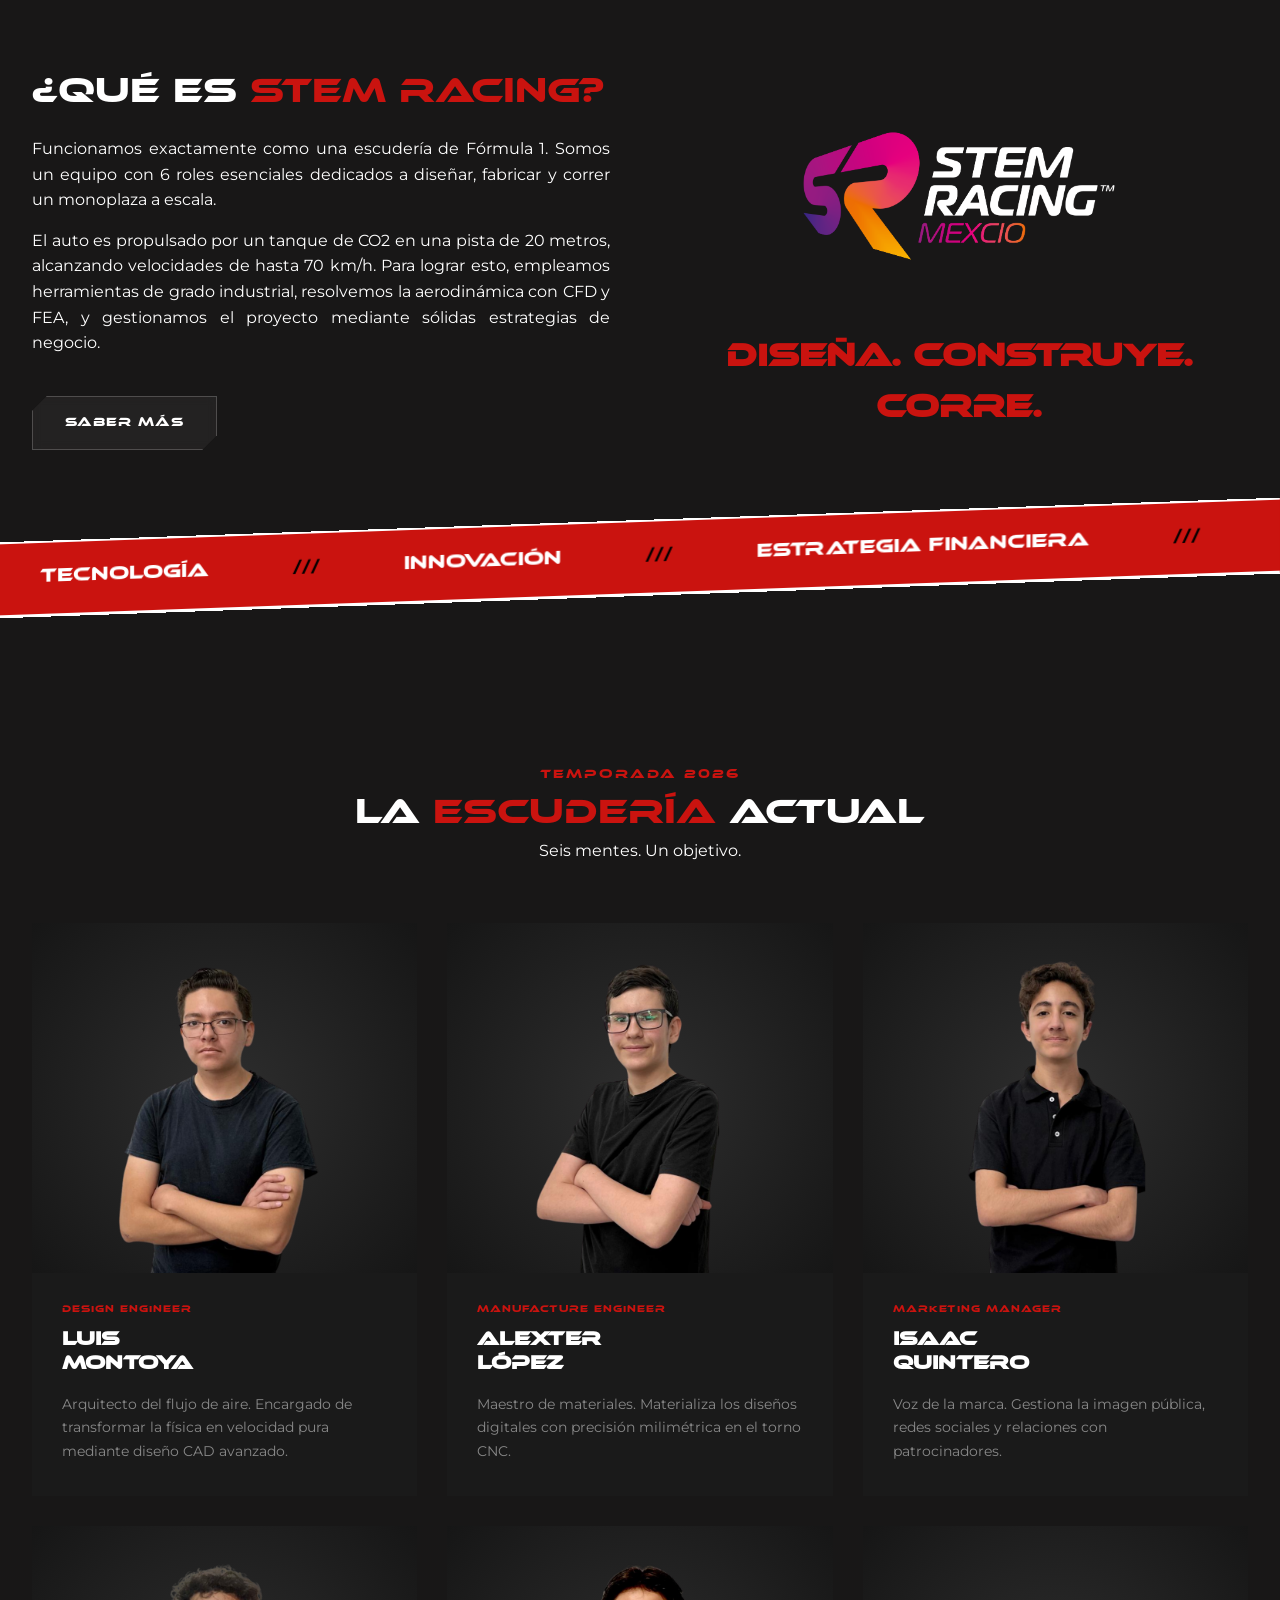
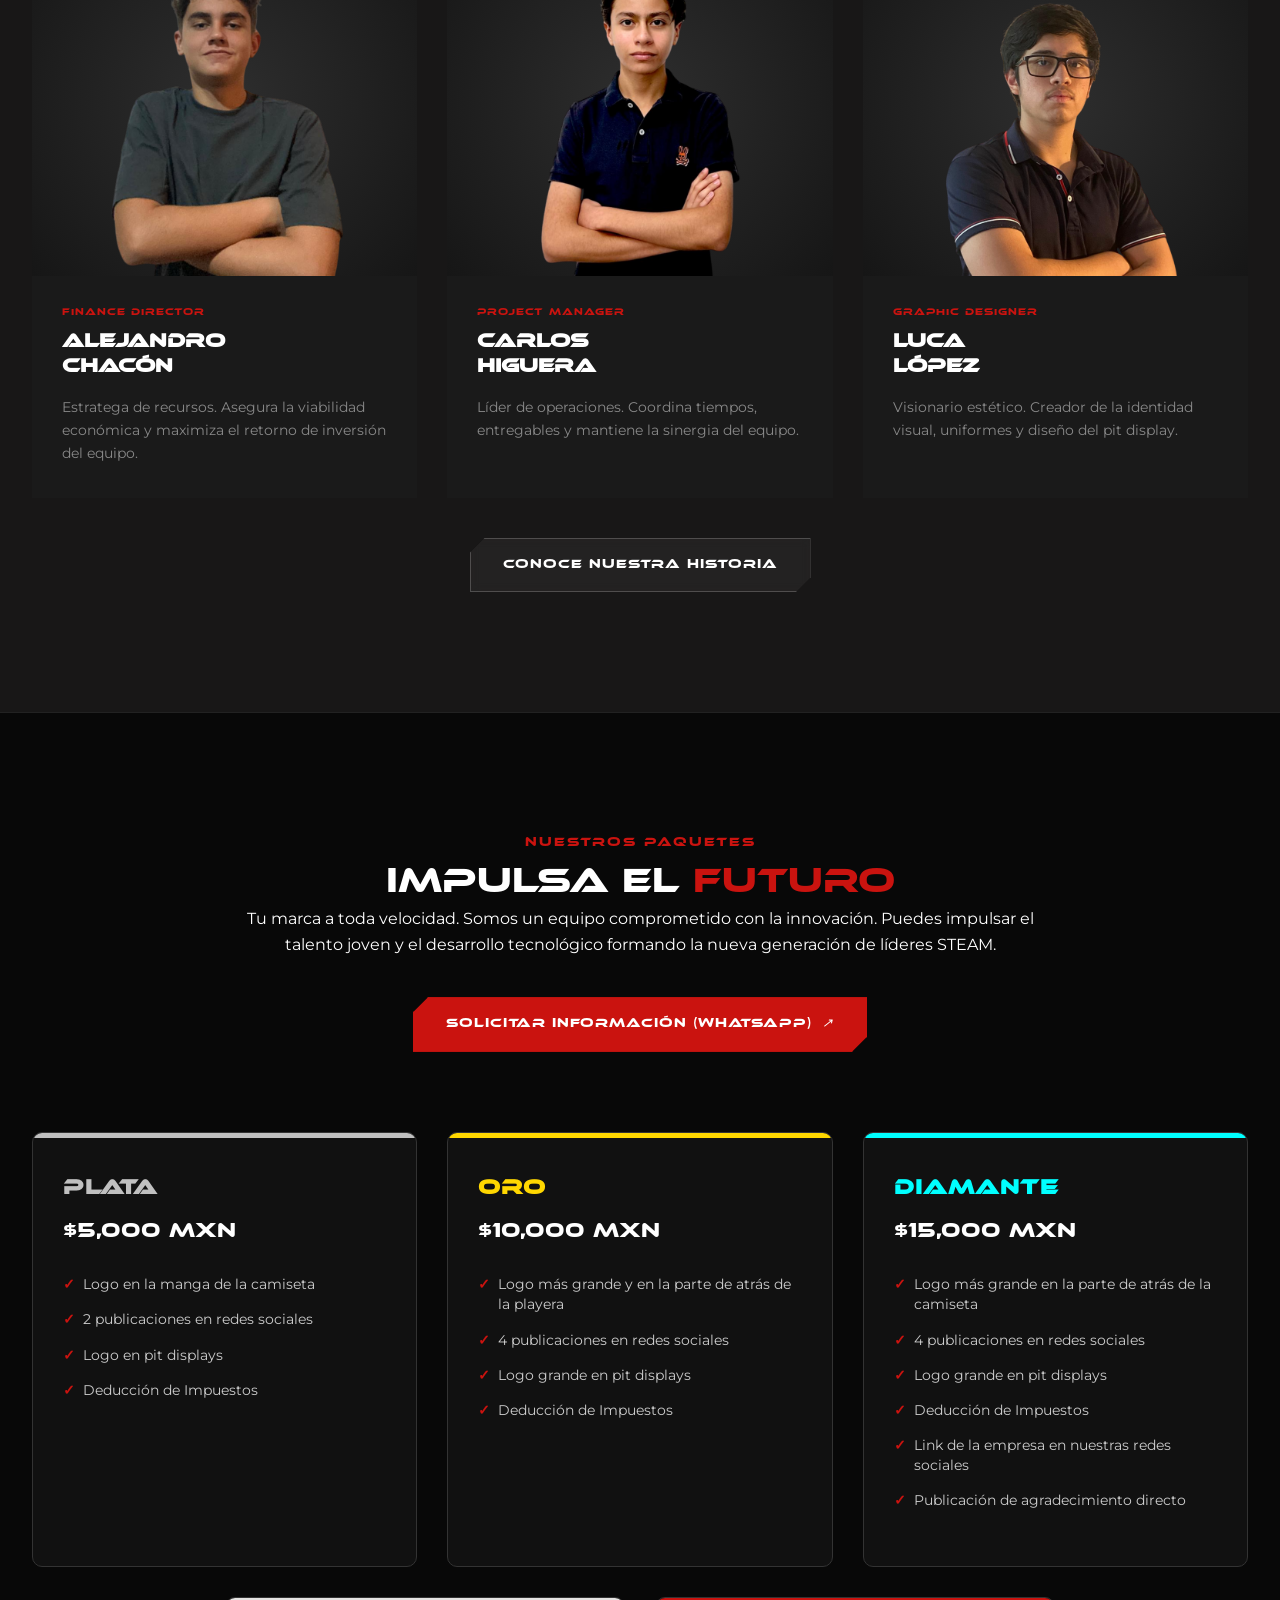
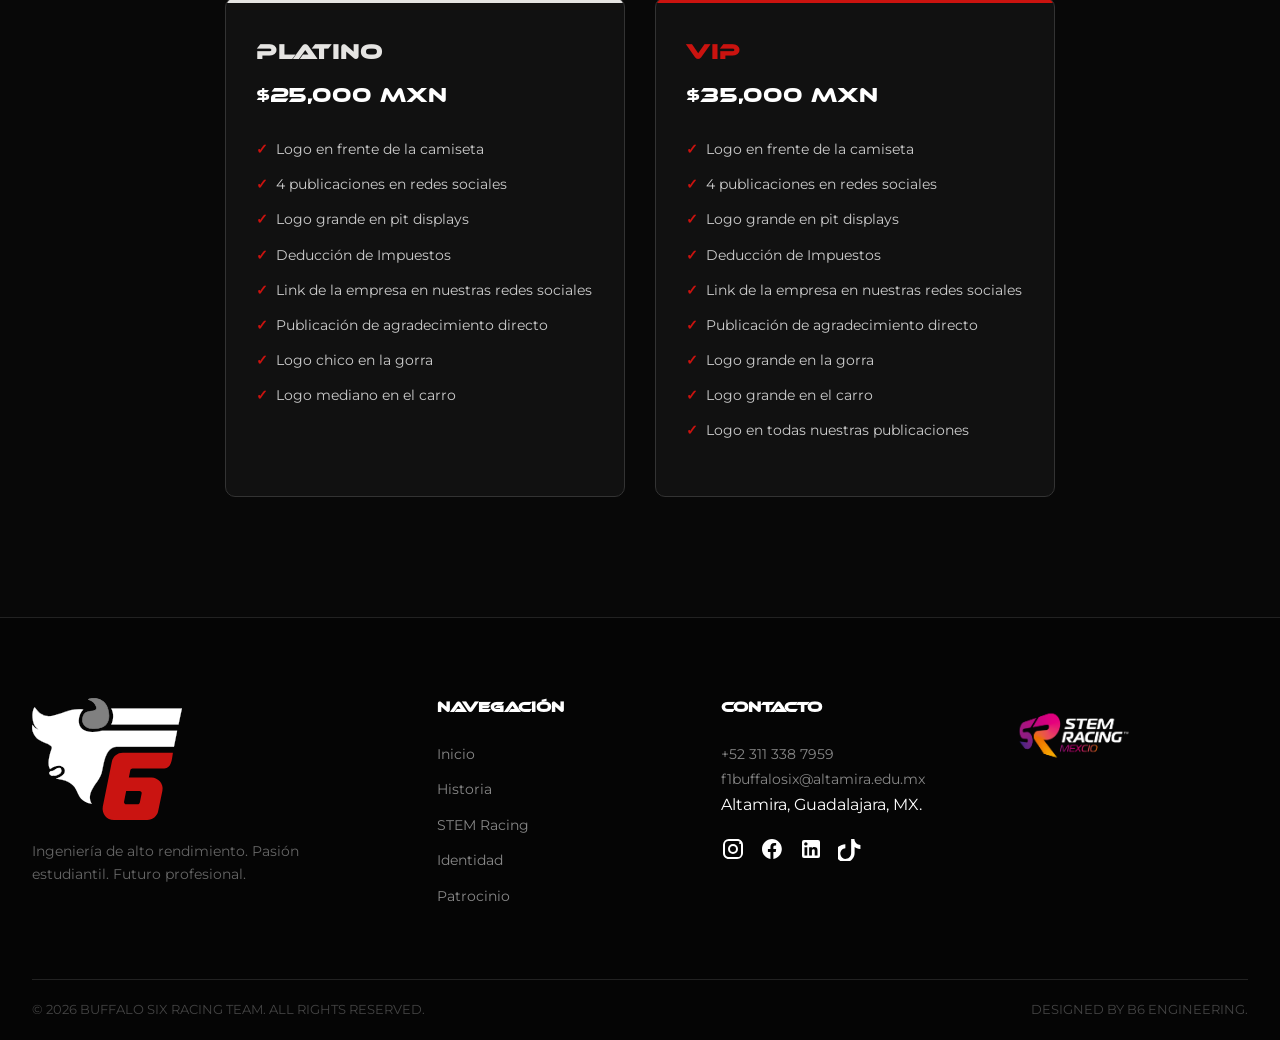
==== commit ae5da8a1: "Update favicon link in index.html" ====
--- a/index.html
+++ b/index.html
@@ -13,7 +13,7 @@
     />
     <meta name="theme-color" content="#181717" />
     <title>Buffalo Six | Season 2026</title>
-    <link rel="icon" type="image/svg+xml" href="Logo B6 Blanco Sin Fondo.svg" />
+    <link rel="icon" href="ICO.ico" />
     <link rel="preconnect" href="https://fonts.googleapis.com" />
     <link rel="preconnect" href="https://fonts.gstatic.com" crossorigin />
     <link
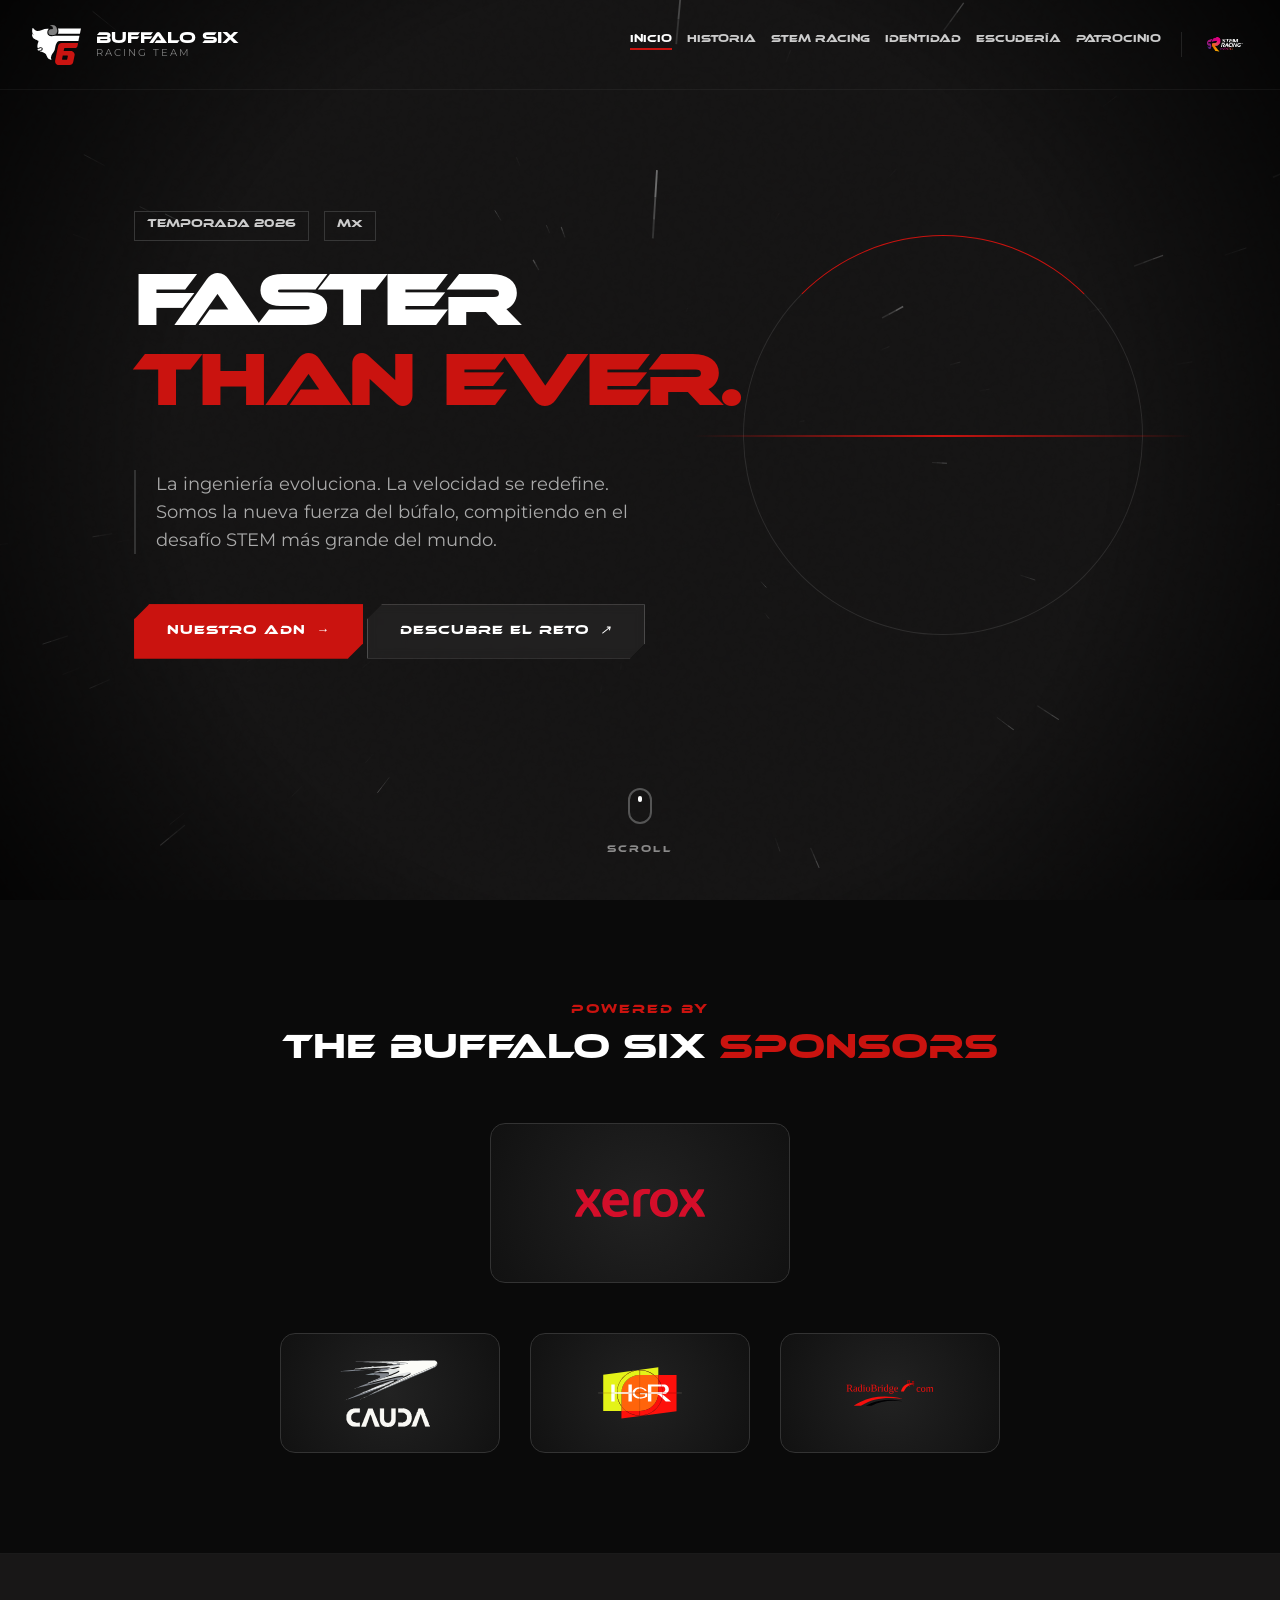
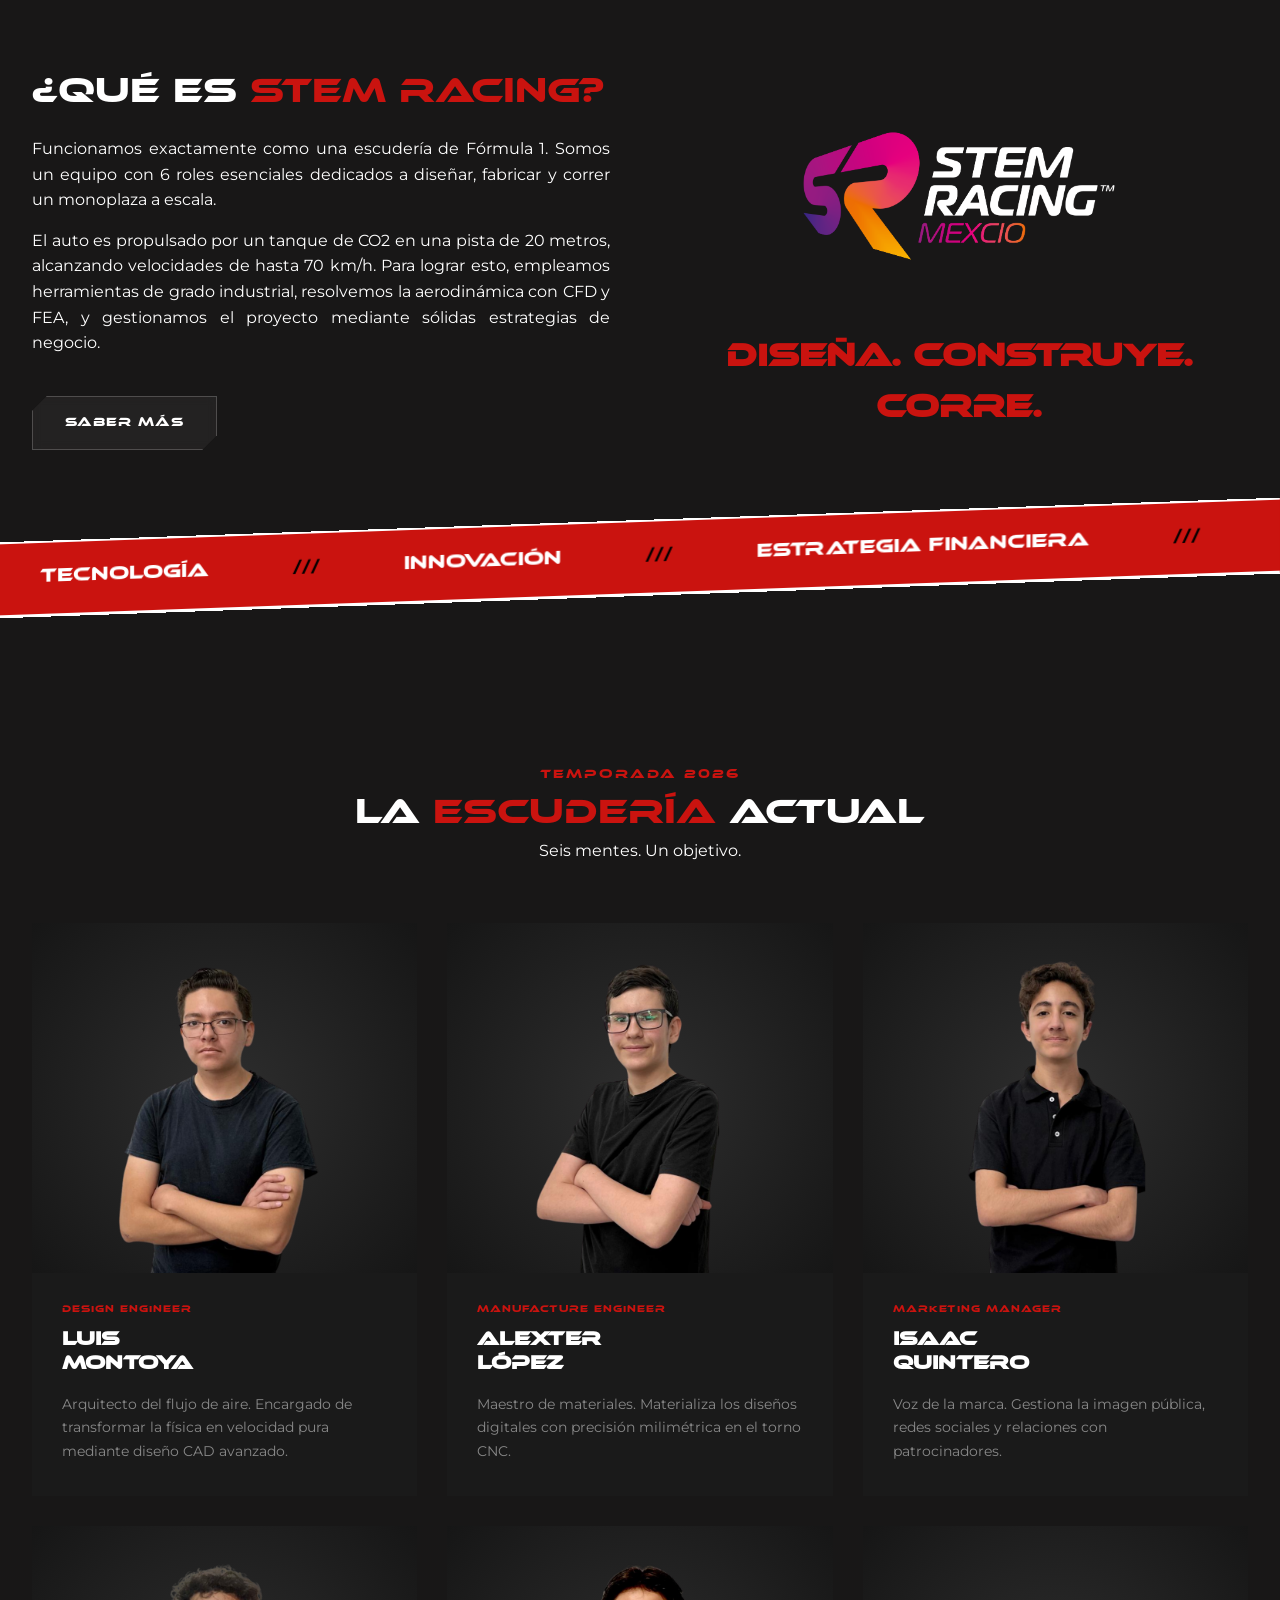
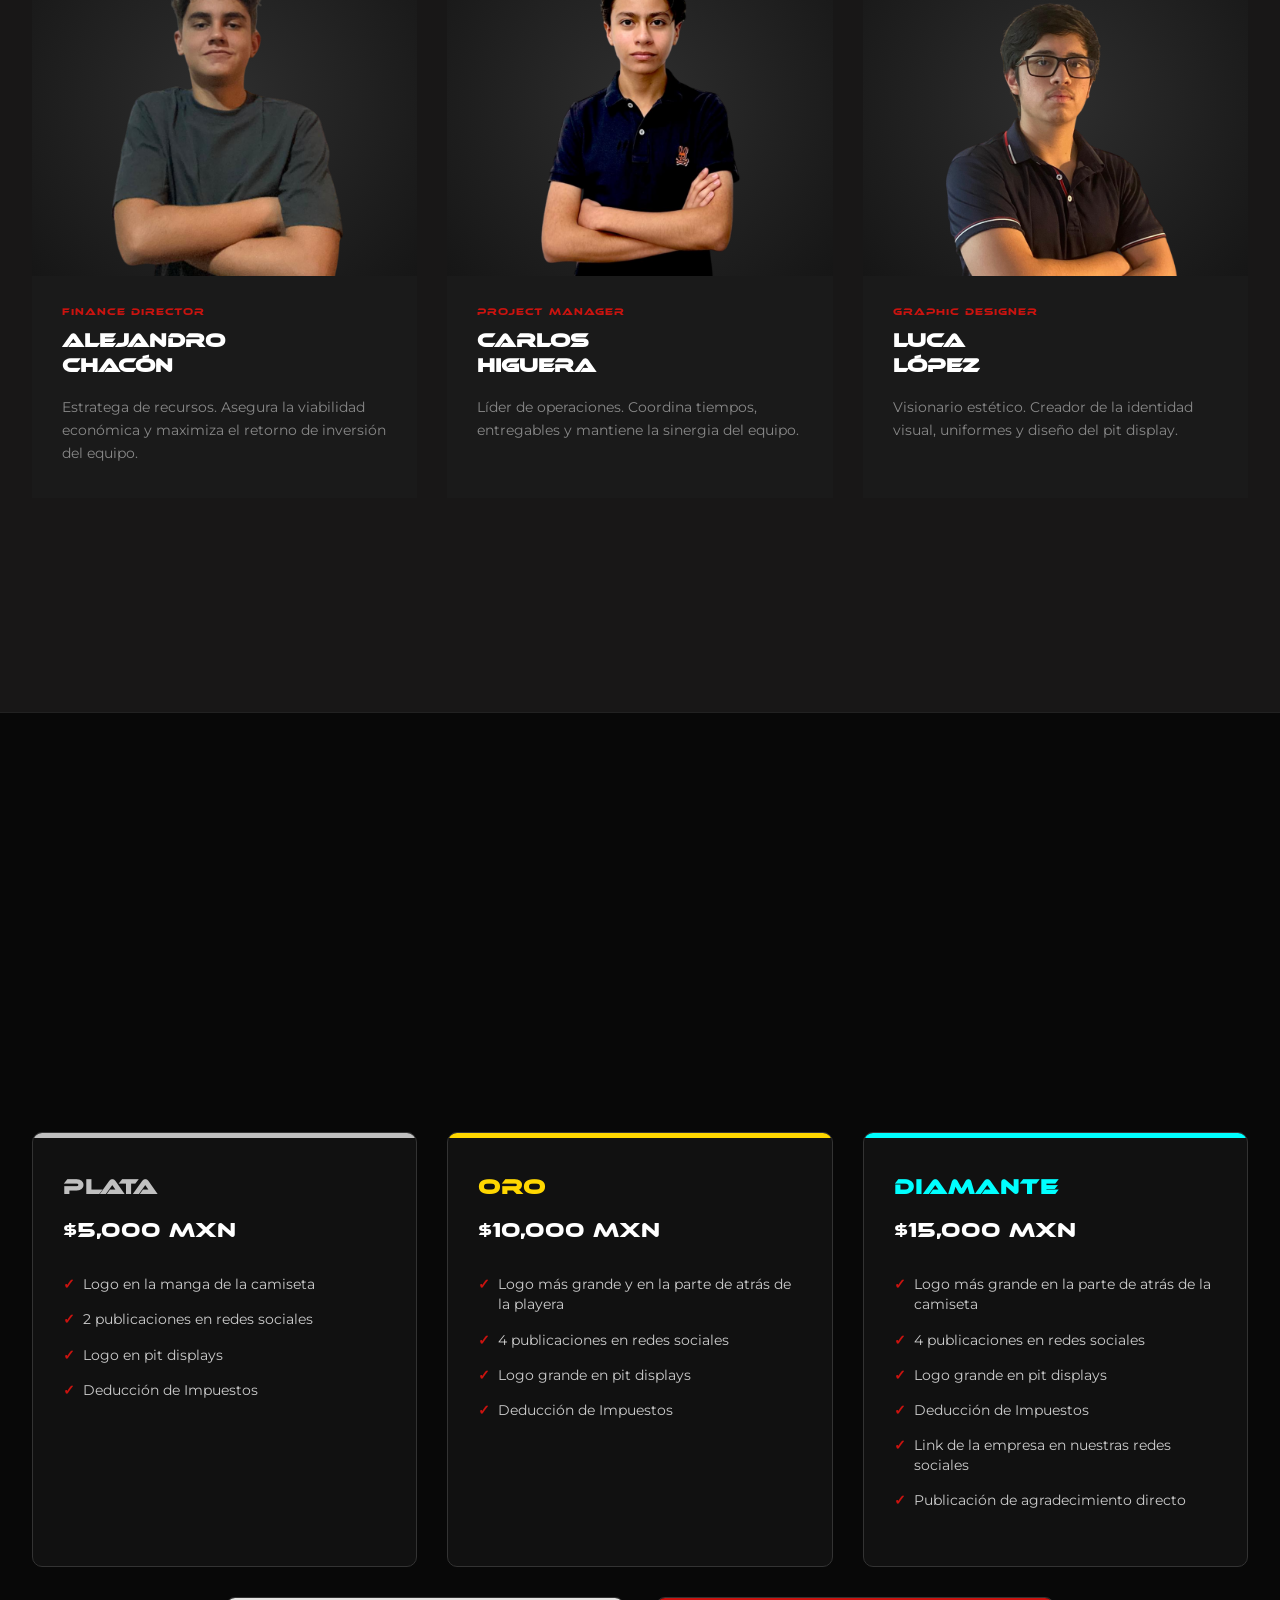
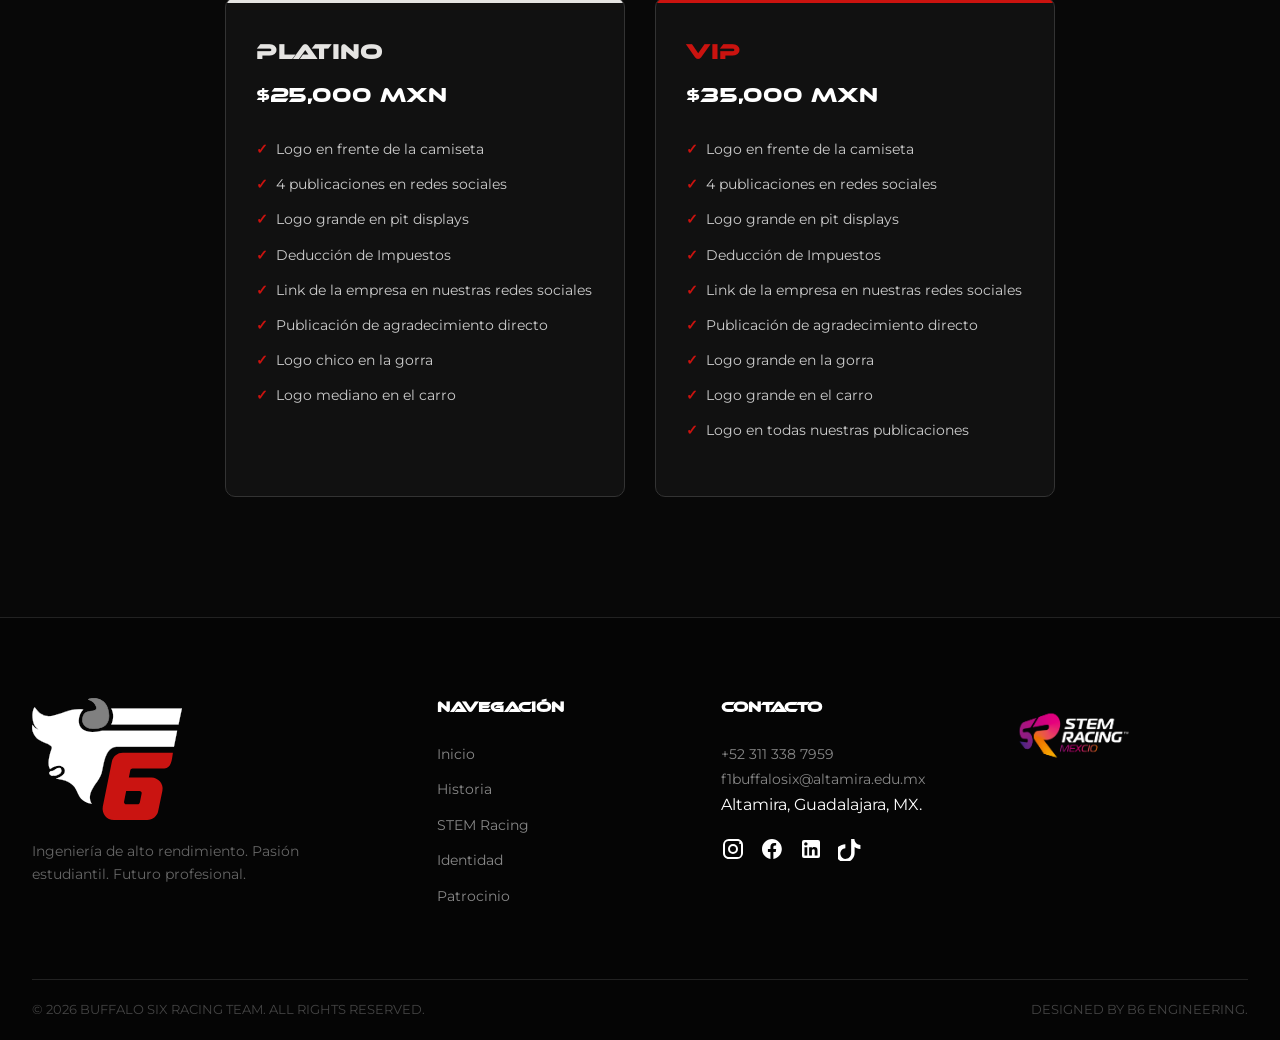
==== commit d09d0ce6: "Update favicon link with versioning" ====
--- a/index.html
+++ b/index.html
@@ -13,7 +13,7 @@
     />
     <meta name="theme-color" content="#181717" />
     <title>Buffalo Six | Season 2026</title>
-    <link rel="icon" href="ICO.ico" />
+<link rel="icon" href="ICO.ico?v=2">
     <link rel="preconnect" href="https://fonts.googleapis.com" />
     <link rel="preconnect" href="https://fonts.gstatic.com" crossorigin />
     <link
